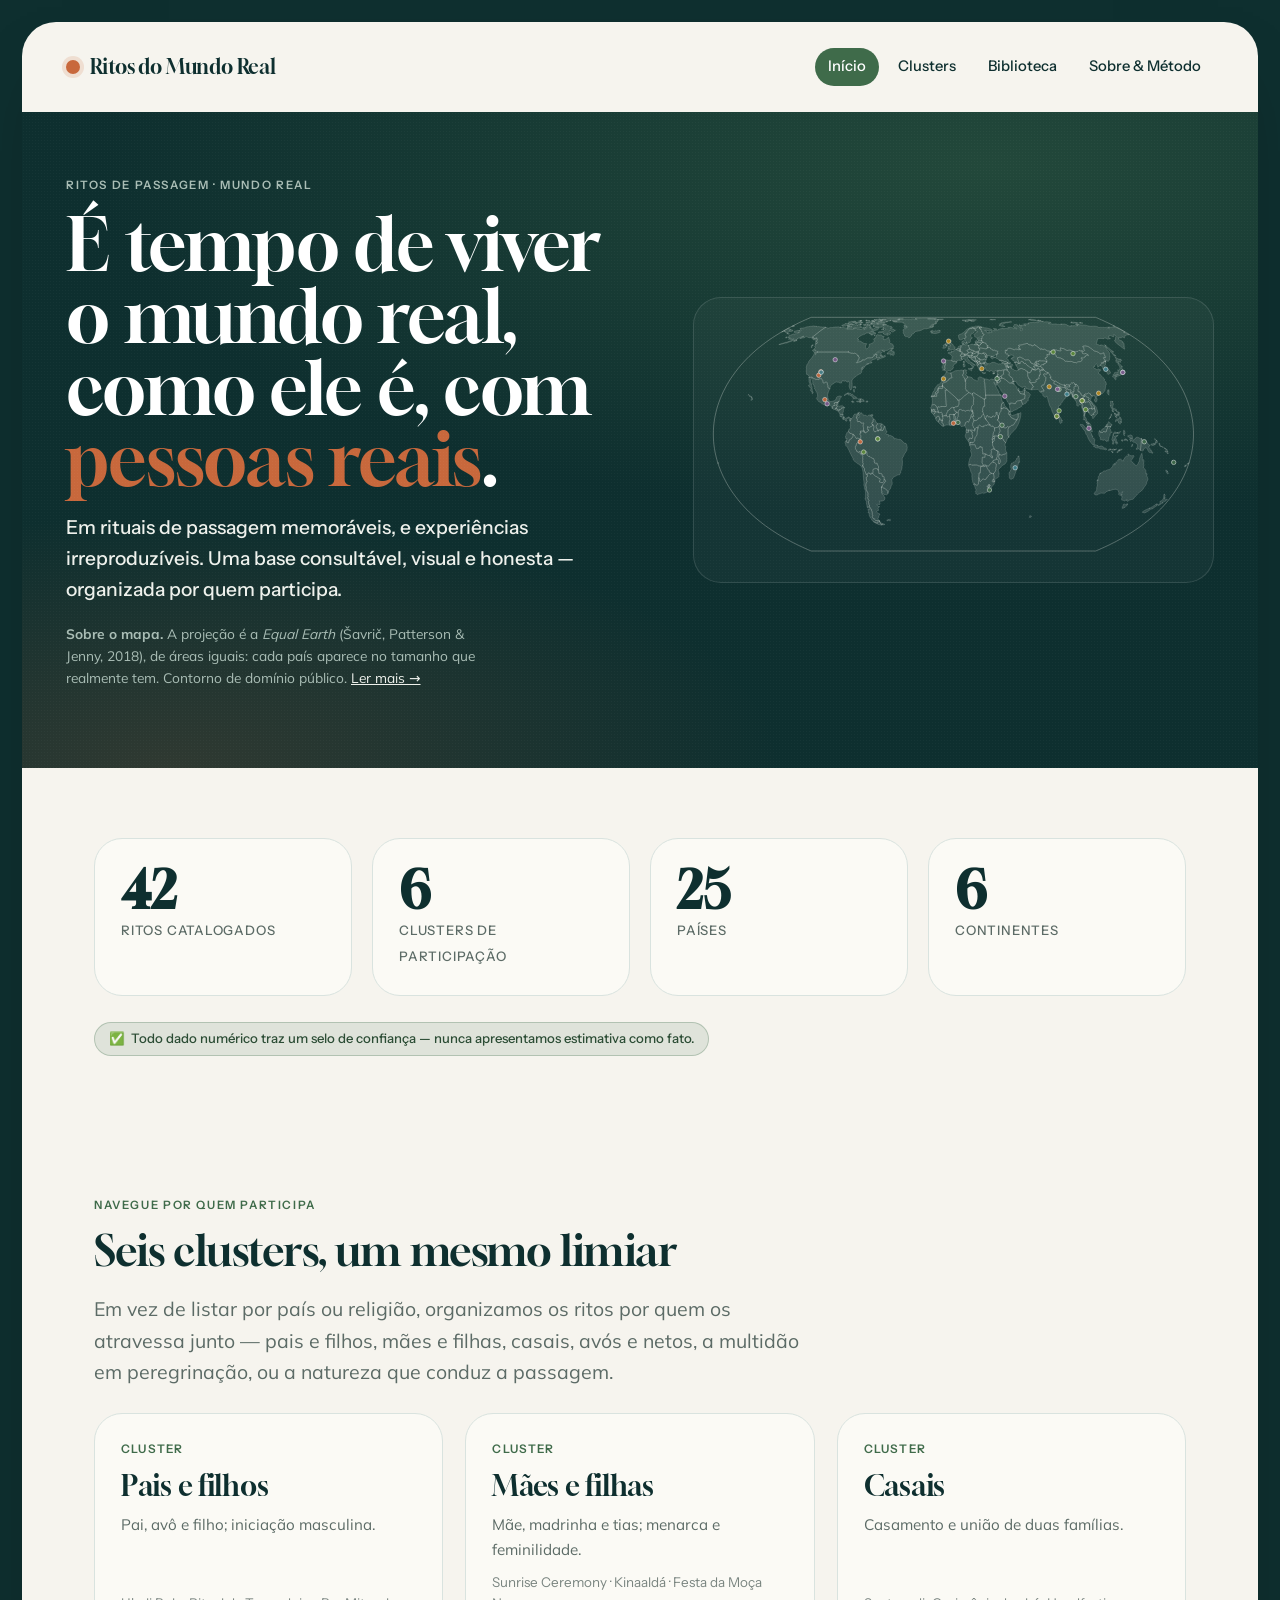
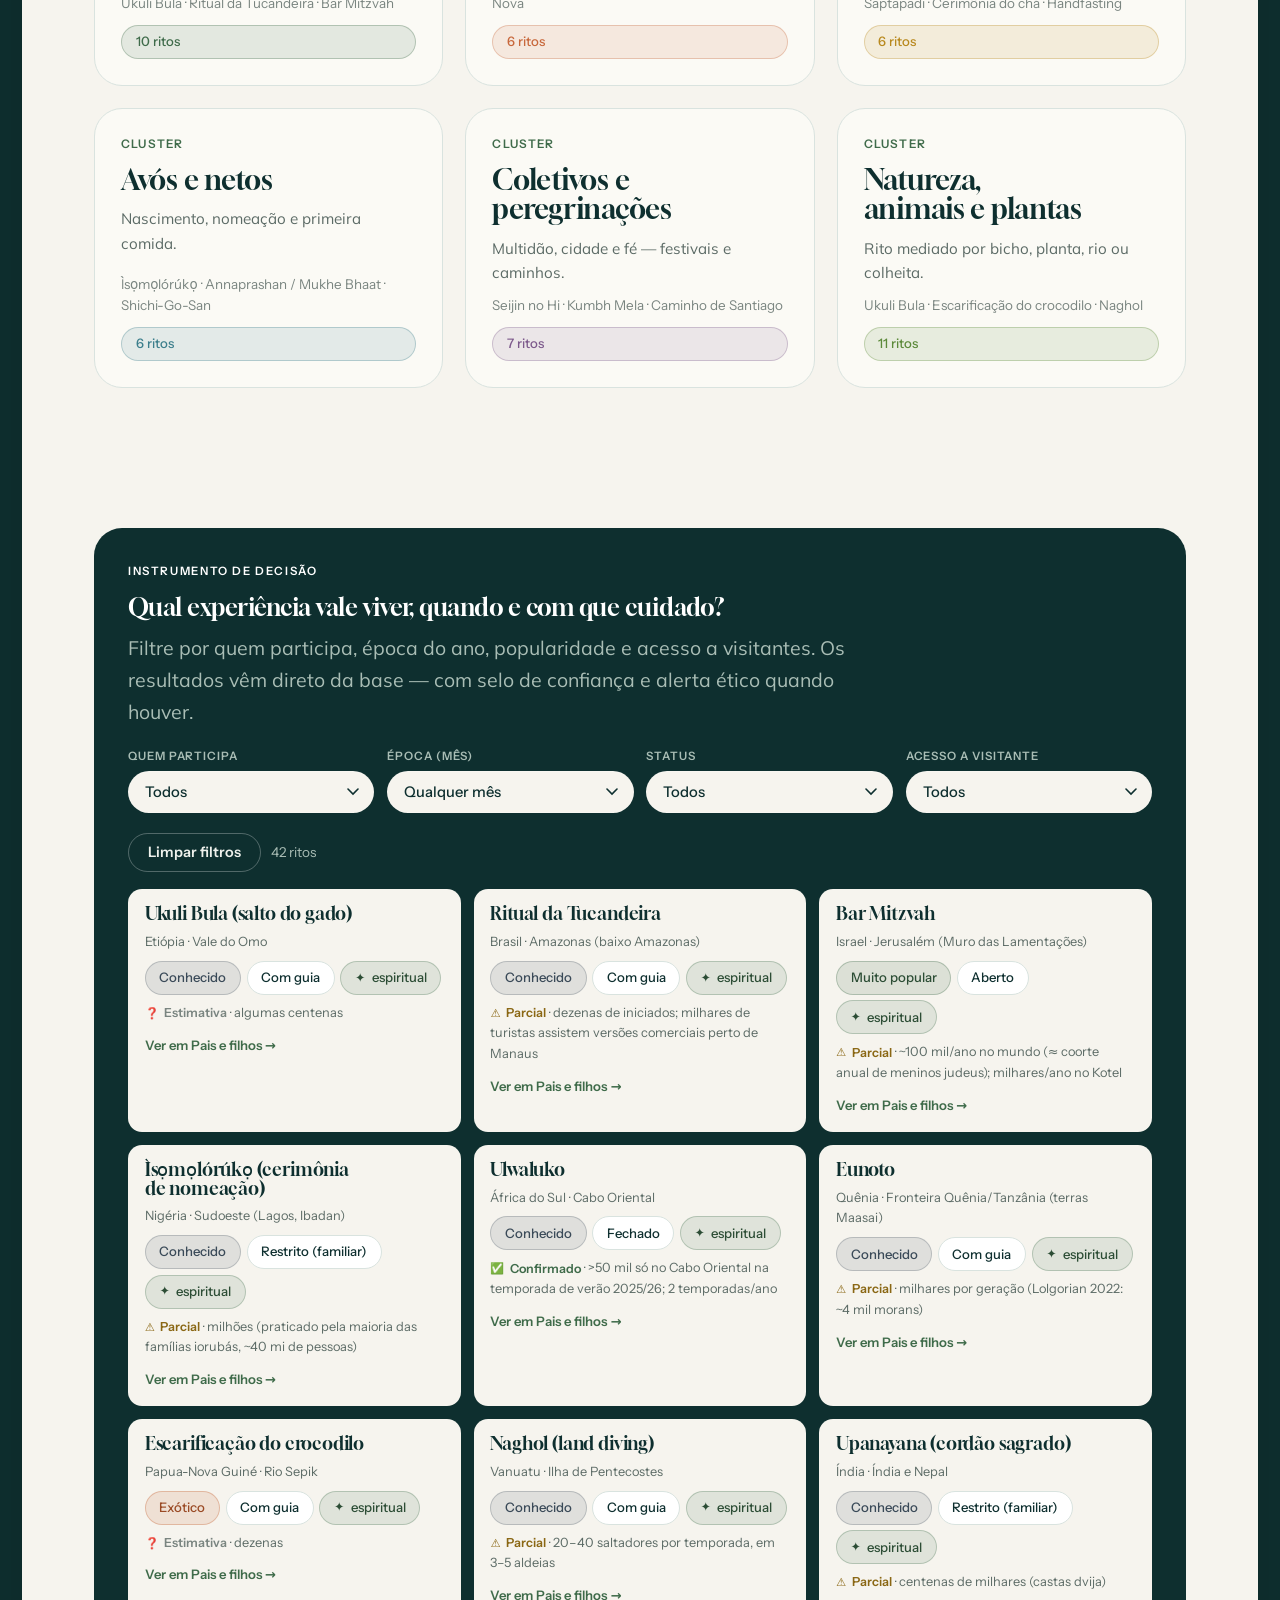
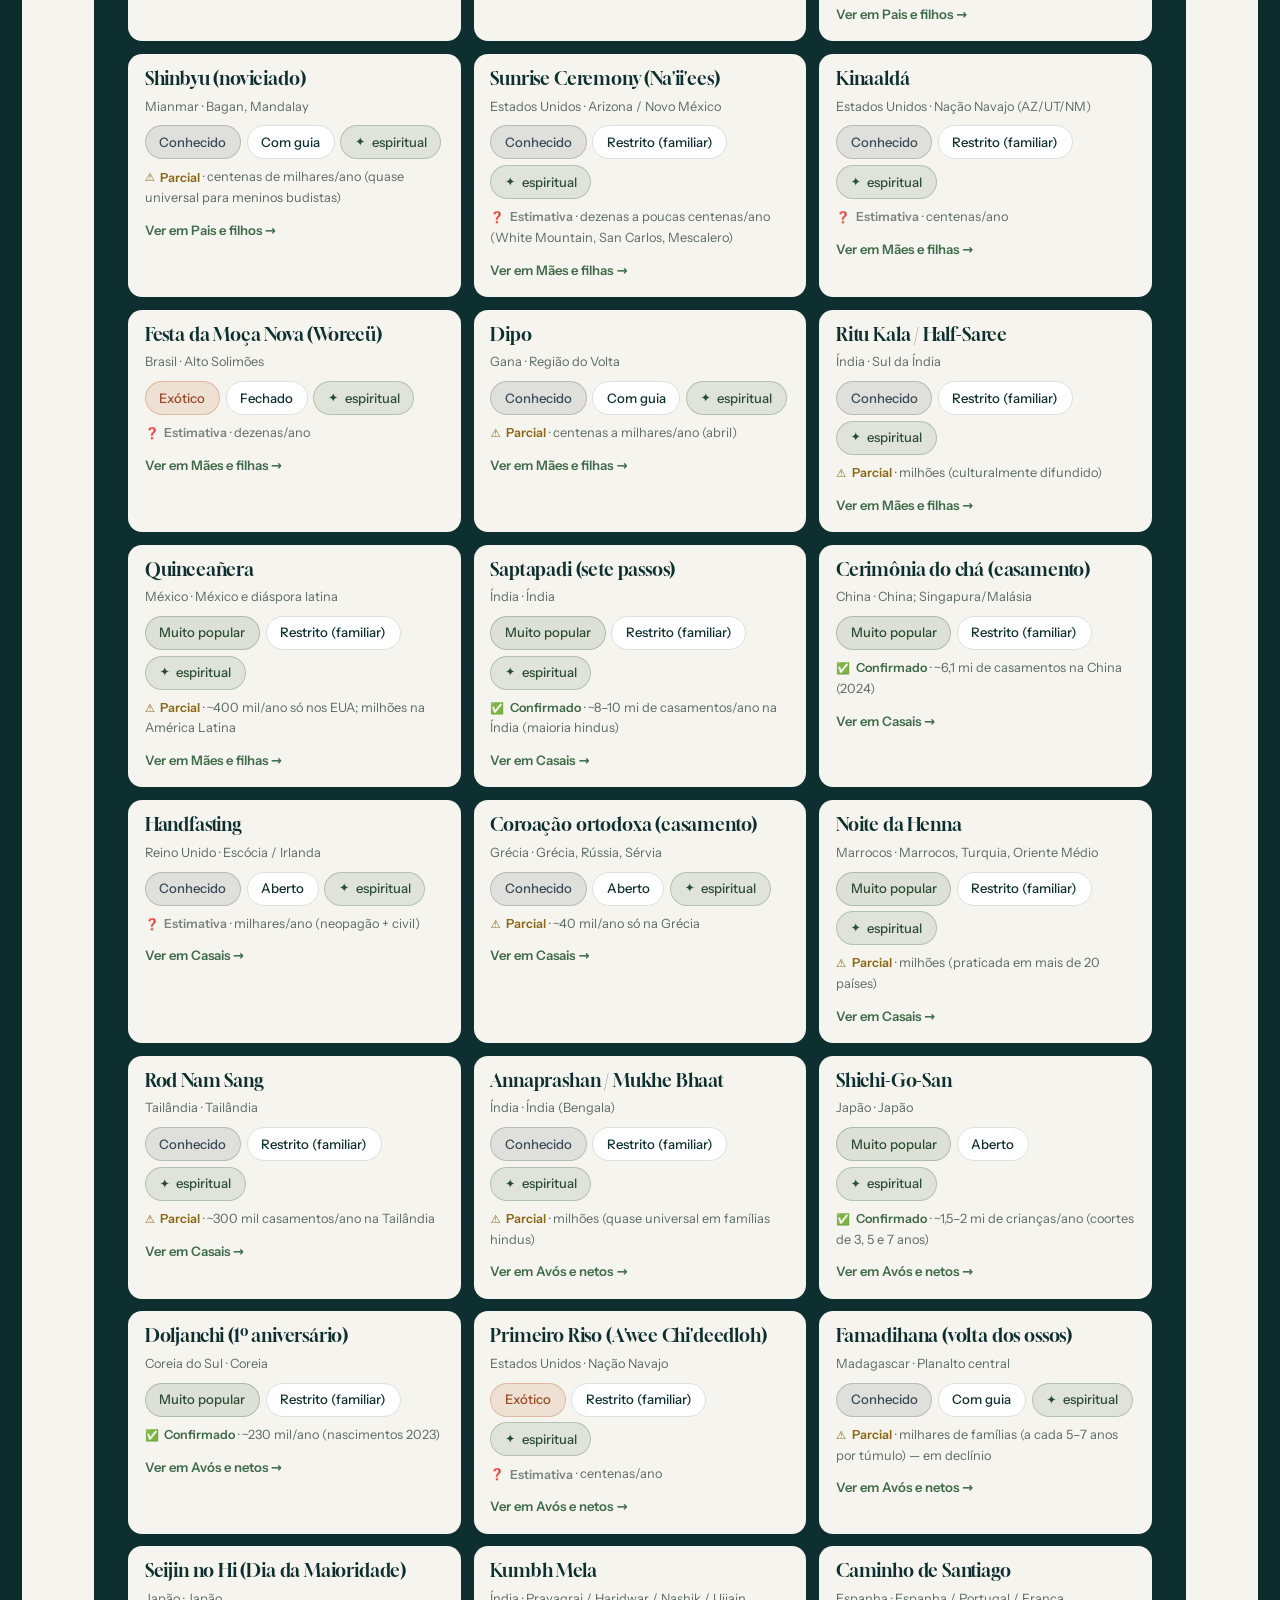
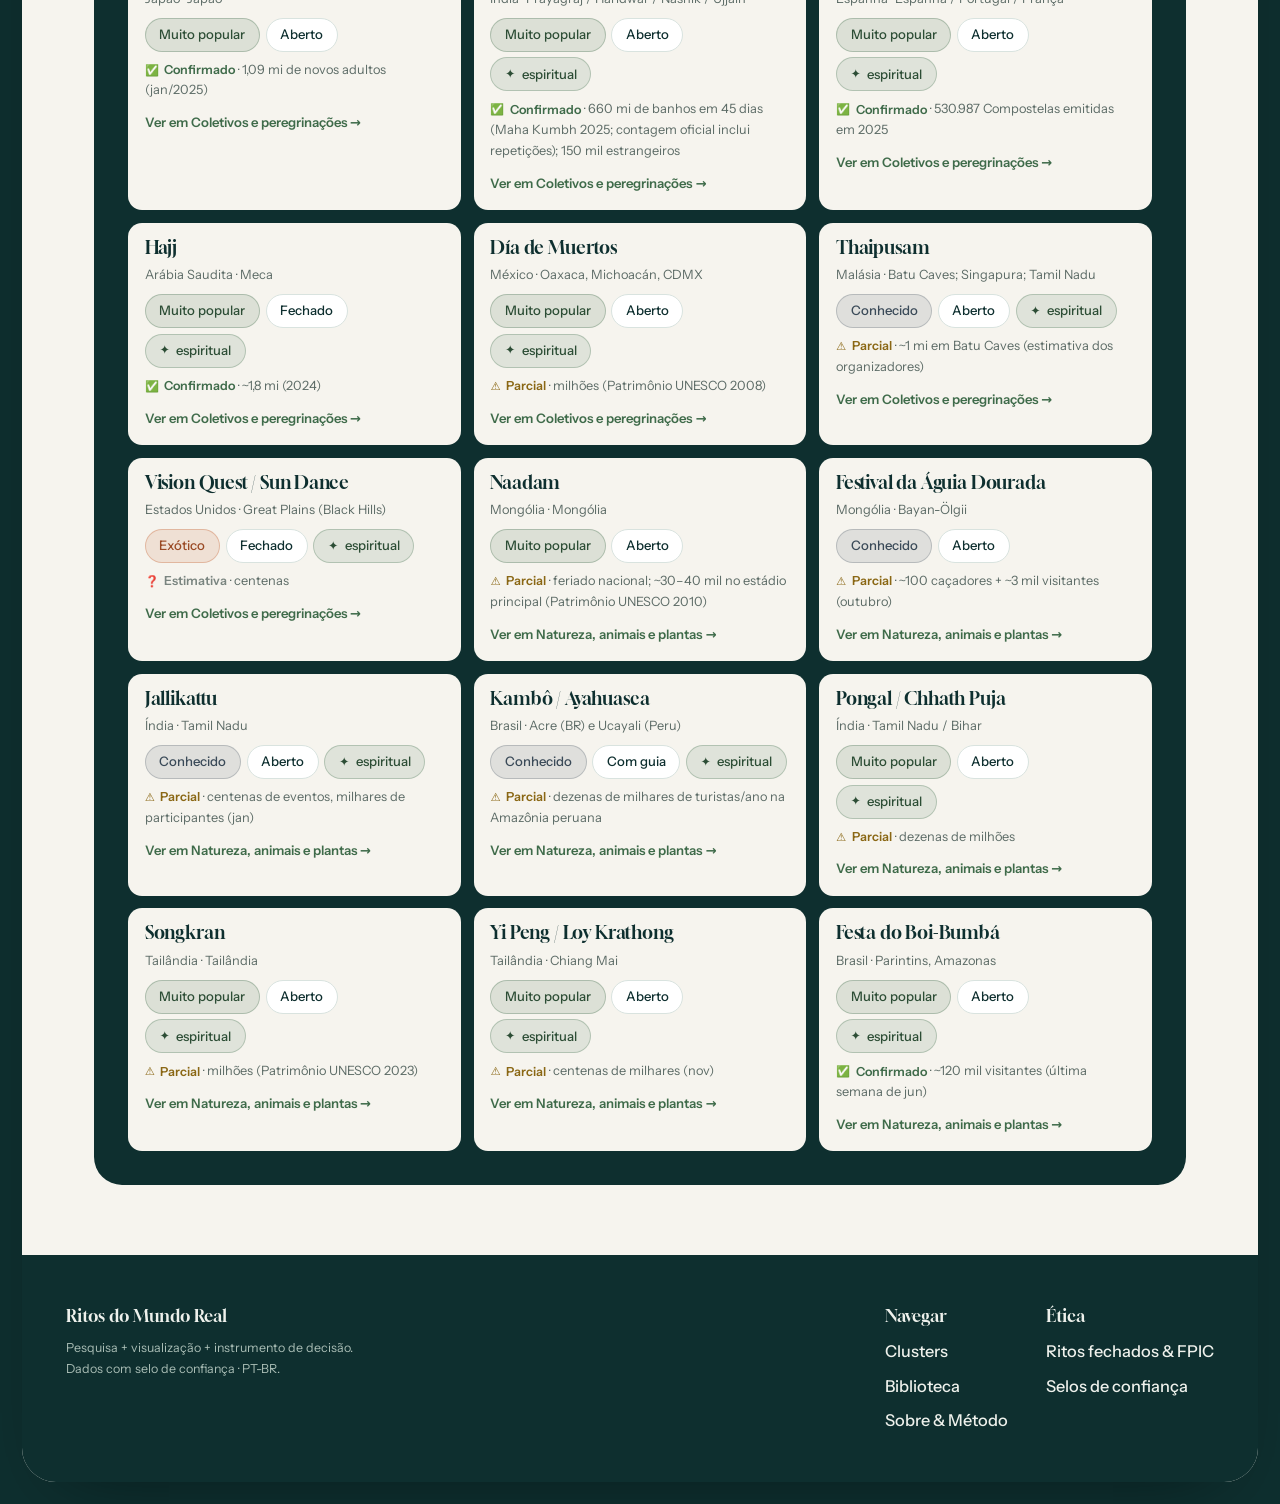
==== index.html @ 436b3b3d "Cria o site "Ritos do Mundo Real" (estático, sem build) Site estático leve em HTML+CSS+JS vanilla, a" ====
<!DOCTYPE html>
<html lang="pt-BR">
<head>
  <meta charset="UTF-8">
  <meta name="viewport" content="width=device-width, initial-scale=1">
  <title>Ritos do Mundo Real — ritos de passagem do mundo, com selo de confiança</title>
  <meta name="description" content="Uma base consultável, visual e honesta de ritos de passagem e rituais coletivos do mundo — organizada por quem participa, com selos de confiança sobre cada dado e cuidado ético em cada indicação.">
  <link rel="canonical" href="https://ritos.exemplo/">
  <meta property="og:type" content="website">
  <meta property="og:title" content="Ritos do Mundo Real">
  <meta property="og:description" content="Ritos de passagem do mundo, organizados por quem participa — com selos de confiança e cuidado ético.">
  <meta property="og:image" content="https://ritos.exemplo/og.jpg">
  <meta name="twitter:card" content="summary_large_image">
  <link rel="icon" href="favicon.svg" type="image/svg+xml">
  <link rel="preload" href="assets/fonts/gloock-latin.woff2" as="font" type="font/woff2" crossorigin>
  <link rel="preload" href="assets/fonts/mulish-latin.woff2" as="font" type="font/woff2" crossorigin>
  <link rel="stylesheet" href="assets/css/site.css">
</head>
<body data-page="home">
  <a class="skip-link" href="#conteudo">Pular para o conteúdo</a>
  <div class="frame">
    <div class="sheet">

      <header class="site-head">
        <a class="brand" href="./"><span class="dot" aria-hidden="true"></span>Ritos do Mundo Real</a>
        <nav class="nav" aria-label="Principal">
          <a href="./" aria-current="page">Início</a>
          <a href="clusters/pais-e-filhos/">Clusters</a>
          <a href="biblioteca/">Biblioteca</a>
          <a href="sobre/">Sobre &amp; Método</a>
        </nav>
      </header>

      <main id="conteudo">
        <!-- HERO -->
        <section class="hero">
          <div class="hero__inner">
            <div>
              <p class="eyebrow" style="color:var(--on-ink-dim)">Ritos de passagem · mundo real</p>
              <h1 class="hero__title">É tempo de viver o mundo real, como ele é, com <em>pessoas reais</em>.</h1>
              <p class="hero__sub">Em rituais de passagem memoráveis, e experiências irreproduzíveis. Uma base consultável, visual e honesta — organizada por quem participa.</p>
              <p class="hero__note"><strong>Sobre o mapa.</strong> A projeção é a <em>Equal Earth</em> (Šavrič, Patterson &amp; Jenny, 2018), de áreas iguais: cada país aparece no tamanho que realmente tem. Contorno de domínio público. <a href="sobre/#mapa">Ler mais →</a></p>
            </div>
            <div class="hero__map">
              <div id="hero-map" class="ee-map-holder" aria-label="Mapa-múndi com os ritos plotados por cluster"></div>
              <div class="map-legend" id="map-legend" aria-hidden="true"></div>
            </div>
          </div>
        </section>

        <p id="data-error" class="wrap" role="alert" hidden style="color:var(--clay);padding-top:1rem"></p>

        <!-- NÚMEROS -->
        <section class="section wrap" aria-label="Panorama">
          <div class="stats">
            <div class="stat reveal"><b id="stat-ritos">—</b><span>ritos catalogados</span></div>
            <div class="stat reveal"><b id="stat-clusters">—</b><span>clusters de participação</span></div>
            <div class="stat reveal"><b id="stat-paises">—</b><span>países</span></div>
            <div class="stat reveal"><b id="stat-continentes">—</b><span>continentes</span></div>
            <div class="stats__seal">
              <span class="pill pill--moss"><span class="ic">✅</span> Todo dado numérico traz um selo de confiança — nunca apresentamos estimativa como fato.</span>
            </div>
          </div>
        </section>

        <!-- CLUSTERS -->
        <section class="section wrap" aria-labelledby="clusters-h">
          <p class="eyebrow">Navegue por quem participa</p>
          <h2 id="clusters-h" style="font-size:clamp(1.8rem,3.4vw,2.6rem)">Seis clusters, um mesmo limiar</h2>
          <p class="lede" style="margin-bottom:1.6rem">Em vez de listar por país ou religião, organizamos os ritos por quem os atravessa junto — pais e filhos, mães e filhas, casais, avós e netos, a multidão em peregrinação, ou a natureza que conduz a passagem.</p>
          <div class="cluster-grid" id="cluster-grid"></div>
        </section>

        <!-- FILTRO / INSTRUMENTO DE DECISÃO -->
        <section class="section wrap" aria-labelledby="filtro-h">
          <div class="tool">
            <p class="eyebrow" style="color:#fff">Instrumento de decisão</p>
            <h2 id="filtro-h">Qual experiência vale viver, quando e com que cuidado?</h2>
            <p class="lede">Filtre por quem participa, época do ano, popularidade e acesso a visitantes. Os resultados vêm direto da base — com selo de confiança e alerta ético quando houver.</p>
            <div class="filters">
              <div class="field"><label for="f-quem">Quem participa</label><select id="f-quem"><option value="">Todos</option></select></div>
              <div class="field"><label for="f-mes">Época (mês)</label><select id="f-mes"><option value="">Qualquer mês</option></select></div>
              <div class="field"><label for="f-status">Status</label><select id="f-status"><option value="">Todos</option><option value="muito_popular">Muito popular</option><option value="conhecido">Conhecido</option><option value="exotico">Exótico</option></select></div>
              <div class="field"><label for="f-acesso">Acesso a visitante</label><select id="f-acesso"><option value="">Todos</option><option value="aberto">Aberto</option><option value="aberto_com_guia">Com guia</option><option value="restrito">Restrito (familiar)</option><option value="fechado">Fechado</option></select></div>
            </div>
            <div class="tool__actions">
              <button class="btn btn--ghost" id="f-clear" type="button">Limpar filtros</button>
              <span class="tool__count" id="f-count"></span>
            </div>
            <div class="results" id="f-results" aria-live="polite"></div>
          </div>
        </section>
      </main>

      <footer class="site-foot">
        <div class="col">
          <b>Ritos do Mundo Real</b>
          <small>Pesquisa + visualização + instrumento de decisão.<br>Dados com selo de confiança · PT-BR.</small>
        </div>
        <div class="cols">
          <div class="col">
            <b>Navegar</b>
            <a href="clusters/pais-e-filhos/">Clusters</a>
            <a href="biblioteca/">Biblioteca</a>
            <a href="sobre/">Sobre &amp; Método</a>
          </div>
          <div class="col">
            <b>Ética</b>
            <a href="sobre/#etica">Ritos fechados &amp; FPIC</a>
            <a href="sobre/#selos">Selos de confiança</a>
          </div>
        </div>
      </footer>

    </div>
  </div>
  <script src="assets/js/app.js"></script>
</body>
</html>
---- assets/css/site.css ----
/* =========================================================================
   Ritos do Mundo Real — design system
   Estética editorial-orgânica · paleta fixa · PT-BR
   Tipografia: Gloock (títulos) · Instrument Sans (subtítulos/UI) · Mulish (corpo)
   ========================================================================= */

/* ---------- Fontes self-hosted (OFL) ---------- */
@font-face{
  font-family:"Gloock"; font-style:normal; font-weight:400; font-display:swap;
  src:url("../fonts/gloock-latin.woff2") format("woff2");
  unicode-range:U+0000-00FF,U+0131,U+0152-0153,U+02BB-02BC,U+02C6,U+02DA,U+02DC,U+2000-206F,U+2074,U+20AC,U+2122,U+2191,U+2193,U+2212,U+2215,U+FEFF,U+FFFD;
}
@font-face{
  font-family:"Gloock"; font-style:normal; font-weight:400; font-display:swap;
  src:url("../fonts/gloock-latin-ext.woff2") format("woff2");
  unicode-range:U+0100-02AF,U+0304,U+0308,U+0329,U+1E00-1E9F,U+1EF2-1EFF,U+2020,U+20A0-20AB,U+20AD-20C0,U+2113,U+2C60-2C7F,U+A720-A7FF;
}
@font-face{
  font-family:"Instrument Sans"; font-style:normal; font-weight:400 700; font-display:swap;
  src:url("../fonts/instrumentsans-latin.woff2") format("woff2");
  unicode-range:U+0000-00FF,U+0131,U+0152-0153,U+02BB-02BC,U+02C6,U+02DA,U+02DC,U+0304,U+0308,U+0329,U+2000-206F,U+20AC,U+2122,U+2191,U+2193,U+2212,U+2215,U+FEFF,U+FFFD;
}
@font-face{
  font-family:"Instrument Sans"; font-style:normal; font-weight:400 700; font-display:swap;
  src:url("../fonts/instrumentsans-latin-ext.woff2") format("woff2");
  unicode-range:U+0100-02BA,U+02BD-02C5,U+02C7-02CC,U+02CE-02D7,U+02DD-02FF,U+0304,U+0308,U+0329,U+1D00-1DBF,U+1E00-1E9F,U+1EF2-1EFF,U+2020,U+20A0-20AB,U+20AD-20C0,U+2113,U+2C60-2C7F,U+A720-A7FF;
}
@font-face{
  font-family:"Mulish"; font-style:normal; font-weight:300 700; font-display:swap;
  src:url("../fonts/mulish-latin.woff2") format("woff2");
  unicode-range:U+0000-00FF,U+0131,U+0152-0153,U+02BB-02BC,U+02C6,U+02DA,U+02DC,U+2000-206F,U+2074,U+20AC,U+2122,U+2191,U+2193,U+2212,U+2215,U+FEFF,U+FFFD;
}
@font-face{
  font-family:"Mulish"; font-style:normal; font-weight:300 700; font-display:swap;
  src:url("../fonts/mulish-latin-ext.woff2") format("woff2");
  unicode-range:U+0100-02AF,U+0304,U+0308,U+0329,U+1E00-1E9F,U+1EF2-1EFF,U+2020,U+20A0-20AB,U+20AD-20C0,U+2113,U+2C60-2C7F,U+A720-A7FF;
}

/* ---------- Tokens ---------- */
:root{
  --ink:#0e2f2f;        /* verde-petróleo escuro: moldura, texto display */
  --ink-2:#0a2424;      /* variação mais escura */
  --paper:#f6f4ee;      /* off-white quente: cards */
  --paper-2:#fbfaf5;    /* card mais claro */
  --moss:#3f6b4a;       /* acento: pins e "espiritual" */
  --clay:#c8683c;       /* acento quente: alertas e status exótico */
  --mist:#d9e3df;       /* bordas e divisores */
  --gold:#8a6714;       /* selo parcial ⚠️ */
  --stone:#5c6b66;      /* texto secundário sobre paper */
  --stone-2:#7a8580;    /* selo estimativa ❓ / texto terciário */

  /* papel sobre moldura escura */
  --on-ink:#eef1ec;     /* texto claro sobre --ink */
  --on-ink-dim:#a9bdb5; /* texto claro esmaecido */

  /* mapa */
  --map-sea:#eef1ec;
  --map-land:#d9e3df;
  --map-line:#0e2f2f;

  --radius-card:28px; --radius-pill:999px; --radius-sm:14px;
  --font-display:"Gloock",Georgia,"Times New Roman",serif;
  --font-subtitle:"Instrument Sans",system-ui,-apple-system,"Segoe UI",sans-serif;
  --font-body:"Mulish",system-ui,-apple-system,"Segoe UI",sans-serif;

  --shadow-hover:0 18px 40px -20px rgba(10,36,36,.45);
  --frame:clamp(10px,2.2vw,22px);
  --wrap:1180px;
}

/* ---------- Base ---------- */
*,*::before,*::after{box-sizing:border-box}
html{-webkit-text-size-adjust:100%}
html,body{overflow-x:clip;max-width:100%}
body{
  margin:0; background:var(--ink); color:var(--ink);
  font-family:var(--font-body); font-weight:400; font-size:1.02rem; line-height:1.62;
  -webkit-font-smoothing:antialiased; text-rendering:optimizeLegibility;
}
img,svg{max-width:100%; display:block}
a{color:inherit}
h1,h2,h3,h4{margin:0 0 .5em; font-family:var(--font-display); font-weight:400; line-height:1.04; letter-spacing:-.01em; text-wrap:balance}
p{margin:0 0 1em}
strong{font-weight:700}
[hidden]{display:none!important}
.sr-only{position:absolute!important;width:1px;height:1px;padding:0;margin:-1px;overflow:hidden;clip:rect(0,0,0,0);white-space:nowrap;border:0}
.skip-link{position:absolute;left:-999px;top:.5rem;z-index:20;background:var(--clay);color:#fff;padding:.5rem .9rem;border-radius:var(--radius-pill);font-family:var(--font-subtitle);font-weight:600;text-decoration:none}
.skip-link:focus{left:.5rem}

/* moldura escura ao redor de todo o site */
.frame{padding:var(--frame); min-height:100vh}
.sheet{background:var(--paper); border-radius:calc(var(--radius-card) + 6px); overflow:clip; box-shadow:0 30px 70px -40px rgba(0,0,0,.5)}

.wrap{max-width:var(--wrap); margin-inline:auto; padding-inline:clamp(18px,4vw,44px)}
.section{padding-block:clamp(38px,6vw,70px)}
.section--tight{padding-block:clamp(26px,4vw,44px)}
.eyebrow{font-family:var(--font-subtitle); font-weight:600; text-transform:uppercase; letter-spacing:.14em; font-size:.72rem; color:var(--moss); margin:0 0 .9rem}
.lede{font-size:clamp(1.05rem,1.6vw,1.22rem); color:var(--stone); max-width:60ch}

/* ---------- Cabeçalho / navegação ---------- */
.site-head{display:flex; align-items:center; justify-content:space-between; gap:1rem;
  padding:clamp(16px,3vw,26px) clamp(18px,4vw,44px); flex-wrap:wrap}
.brand{display:flex; align-items:center; gap:.6rem; text-decoration:none; font-family:var(--font-display); font-size:1.25rem; letter-spacing:-.01em; color:var(--ink)}
.brand .dot{width:14px;height:14px;border-radius:50%;background:var(--clay);flex:none;box-shadow:0 0 0 4px rgba(200,104,60,.16)}
.nav{display:flex; gap:.4rem; flex-wrap:wrap; align-items:center; font-family:var(--font-subtitle)}
.nav a{text-decoration:none; font-weight:500; font-size:.92rem; color:var(--ink); padding:.45rem .8rem; border-radius:var(--radius-pill); transition:background .18s,color .18s}
.nav a:hover{background:var(--ink); color:var(--on-ink)}
.nav a[aria-current="page"]{background:var(--moss); color:#fff}

/* ---------- Pílulas / badges ---------- */
.pill{display:inline-flex; align-items:center; gap:.4rem; height:34px; padding:0 .85rem;
  border-radius:var(--radius-pill); font-family:var(--font-subtitle); font-weight:500; font-size:.82rem;
  background:#fff; border:1px solid var(--mist); color:var(--ink); white-space:nowrap; line-height:1}
.pill .ic{font-size:.95em; line-height:1}
.pill--moss{background:rgba(63,107,74,.12); border-color:rgba(63,107,74,.28); color:#2c4d35}
.pill--clay{background:rgba(200,104,60,.12); border-color:rgba(200,104,60,.32); color:#9a4a25}
.pill--ink{background:var(--ink); color:var(--on-ink); border-color:var(--ink)}

/* status */
.status-mp{--c:#2c4d35;--bg:rgba(63,107,74,.14);--bd:rgba(63,107,74,.30)}
.status-c{--c:#3a4a58;--bg:rgba(58,74,88,.12);--bd:rgba(58,74,88,.24)}
.status-e{--c:#9a4a25;--bg:rgba(200,104,60,.14);--bd:rgba(200,104,60,.34)}
.badge-status{background:var(--bg);border-color:var(--bd);color:var(--c)}

/* selos de confiança */
.seal{display:inline-flex;align-items:center;gap:.35rem;font-family:var(--font-subtitle);font-weight:600;font-size:.78rem;line-height:1.2}
.seal .ic{font-size:.9em}
.seal--conf{color:var(--moss)}
.seal--parcial{color:var(--gold)}
.seal--estimativa{color:var(--stone-2)}

/* ---------- HERO ---------- */
.hero{background:var(--ink); color:var(--on-ink); position:relative; overflow:hidden}
.hero::before{content:"";position:absolute;inset:0;background:
  radial-gradient(120% 90% at 78% 8%, rgba(63,107,74,.42), transparent 60%),
  radial-gradient(90% 70% at 12% 100%, rgba(200,104,60,.18), transparent 55%);
  pointer-events:none}
.hero::after{content:"";position:absolute;inset:0;opacity:.05;pointer-events:none;
  background-image:radial-gradient(rgba(255,255,255,.6) .5px, transparent .6px);background-size:3px 3px}
.hero__inner{position:relative; display:grid; grid-template-columns:1.05fr .95fr; gap:clamp(20px,4vw,56px); align-items:center;
  padding:clamp(30px,5vw,64px) clamp(18px,4vw,44px)}
.hero__title{color:#fff; font-size:clamp(2.4rem,5.6vw,5.2rem); line-height:1.0; margin:0 0 1rem}
.hero__title em{font-style:normal; color:var(--clay)}
.hero__sub{font-family:var(--font-subtitle); font-weight:500; font-size:clamp(1rem,1.5vw,1.2rem); color:var(--on-ink); max-width:46ch; margin:0 0 1.1rem}
.hero__note{font-size:.86rem; color:var(--on-ink-dim); max-width:52ch}
.hero__note a{color:var(--on-ink)}
.hero__map{position:relative; background:rgba(255,255,255,.03); border:1px solid rgba(255,255,255,.12); border-radius:var(--radius-card); padding:14px}
.hero__map .map-legend{display:flex;flex-wrap:wrap;gap:.5rem;margin-top:.7rem}
.hero__map .map-legend .pill{height:28px;font-size:.72rem;background:rgba(255,255,255,.06);border-color:rgba(255,255,255,.14);color:var(--on-ink)}

/* mapa: cores sobre fundo escuro */
.hero__map .ee-map{--map-sea:transparent;--map-land:rgba(233,238,232,.14);--map-line:rgba(233,238,232,.62)}
.ee-map{width:100%;height:auto}
.ee-pins circle{cursor:pointer;transition:r .12s,opacity .12s}
.ee-pins circle:hover,.ee-pins circle:focus{opacity:1}

/* ---------- Faixa de números ---------- */
.stats{display:grid; grid-template-columns:repeat(4,1fr); gap:clamp(10px,2vw,20px)}
.stat{background:var(--paper-2); border:1px solid var(--mist); border-radius:var(--radius-card); padding:clamp(16px,2.4vw,26px); text-align:left}
.stat b{display:block; font-family:var(--font-display); font-size:clamp(2rem,4.4vw,3.2rem); line-height:1; color:var(--ink)}
.stat span{font-family:var(--font-subtitle); font-weight:500; font-size:.82rem; color:var(--stone); text-transform:uppercase; letter-spacing:.06em}
.stats__seal{grid-column:1/-1; margin-top:.4rem}

/* ---------- Grade de clusters ---------- */
.cluster-grid{display:grid; grid-template-columns:repeat(3,1fr); gap:clamp(14px,2vw,22px)}
.ccard{display:flex;flex-direction:column;gap:.6rem; text-decoration:none; color:var(--ink);
  background:var(--paper-2); border:1px solid var(--mist); border-radius:var(--radius-card);
  padding:clamp(18px,2.4vw,26px); transition:transform .2s, box-shadow .2s, border-color .2s}
.ccard:hover{transform:translateY(-3px); box-shadow:var(--shadow-hover); border-color:var(--moss)}
.ccard__k{font-family:var(--font-subtitle);font-weight:600;font-size:.74rem;letter-spacing:.1em;text-transform:uppercase;color:var(--moss)}
.ccard h3{font-size:clamp(1.4rem,2.2vw,1.8rem); margin:.1rem 0 .2rem}
.ccard p{color:var(--stone); font-size:.95rem; margin:0}
.ccard__ex{font-family:var(--font-subtitle);font-size:.84rem;color:var(--stone-2);margin-top:auto}
.ccard__count{align-self:flex-start}

/* ---------- Filtro / instrumento de decisão ---------- */
.tool{background:var(--ink);color:var(--on-ink);border-radius:var(--radius-card);padding:clamp(20px,3vw,34px)}
.tool h2{color:#fff}
.tool .lede{color:var(--on-ink-dim)}
.filters{display:grid;grid-template-columns:repeat(4,1fr);gap:.8rem;margin:1.2rem 0}
.field{display:flex;flex-direction:column;gap:.35rem}
.field label{font-family:var(--font-subtitle);font-weight:600;font-size:.72rem;text-transform:uppercase;letter-spacing:.08em;color:var(--on-ink-dim)}
.field select{appearance:none;font-family:var(--font-subtitle);font-size:.92rem;font-weight:500;color:var(--ink);
  background:var(--paper) url("data:image/svg+xml,%3Csvg xmlns='http://www.w3.org/2000/svg' width='12' height='8' viewBox='0 0 12 8'%3E%3Cpath d='M1 1l5 5 5-5' fill='none' stroke='%230e2f2f' stroke-width='1.6' stroke-linecap='round'/%3E%3C/svg%3E") no-repeat right .9rem center;
  border:1px solid rgba(255,255,255,.16);border-radius:var(--radius-pill);padding:.7rem 2.2rem .7rem 1rem;cursor:pointer}
.tool__actions{display:flex;gap:.6rem;align-items:center;flex-wrap:wrap}
.btn{font-family:var(--font-subtitle);font-weight:600;font-size:.9rem;border-radius:var(--radius-pill);
  padding:.6rem 1.2rem;border:1px solid transparent;cursor:pointer;background:var(--clay);color:#fff;transition:filter .15s}
.btn:hover{filter:brightness(1.06)}
.btn--ghost{background:transparent;border-color:rgba(255,255,255,.28);color:var(--on-ink)}
.tool__count{font-family:var(--font-subtitle);font-size:.85rem;color:var(--on-ink-dim)}

/* resultados do filtro (lista de cards) */
.results{display:grid;grid-template-columns:repeat(auto-fill,minmax(255px,1fr));gap:.8rem;margin-top:1.1rem}
.rcard{background:var(--paper);border-radius:var(--radius-sm);padding:1rem 1.05rem;display:flex;flex-direction:column;gap:.5rem}
.rcard h4{font-family:var(--font-display);font-size:1.12rem;margin:0;color:var(--ink)}
.rcard .meta{font-family:var(--font-subtitle);font-size:.8rem;color:var(--stone)}
.rcard .tags{display:flex;flex-wrap:wrap;gap:.35rem}
.rcard a.more{font-family:var(--font-subtitle);font-weight:600;font-size:.82rem;color:var(--moss);text-decoration:none;margin-top:.2rem}
.rcard a.more:hover{text-decoration:underline}
.results__empty{grid-column:1/-1;color:var(--on-ink-dim);font-family:var(--font-subtitle);padding:1rem 0}

/* ---------- Tabela de cluster ---------- */
.table-wrap{overflow-x:auto;contain:paint;border:1px solid var(--mist);border-radius:var(--radius-card);background:var(--paper-2)}
table.ritos{width:100%;border-collapse:collapse;font-size:.9rem;min-width:820px}
.ritos th,.ritos td{text-align:left;padding:.8rem .9rem;border-bottom:1px solid var(--mist);vertical-align:top}
.ritos thead th{font-family:var(--font-subtitle);font-weight:600;font-size:.74rem;text-transform:uppercase;letter-spacing:.06em;color:var(--stone);background:var(--paper);position:sticky;top:0}
.ritos thead th button{all:unset;cursor:pointer;display:inline-flex;align-items:center;gap:.3rem}
.ritos thead th button:hover{color:var(--ink)}
.ritos thead th .arrow{opacity:.4;font-size:.8em}
.ritos thead th[aria-sort] .arrow{opacity:1;color:var(--moss)}
.ritos tbody tr:hover{background:#fff}
.ritos td .rito-nome{font-family:var(--font-display);font-size:1.02rem;color:var(--ink)}
.ritos td .rito-povo{font-family:var(--font-subtitle);font-size:.78rem;color:var(--stone-2)}
.ritos td.center{text-align:center}
.vlink{font-family:var(--font-subtitle);font-weight:600;font-size:.8rem;color:var(--clay);text-decoration:none;white-space:nowrap}
.vlink:hover{text-decoration:underline}
.no-video{color:var(--stone-2);font-size:.8rem}
.alerta-inline{display:block;margin-top:.35rem;font-family:var(--font-subtitle);font-size:.76rem;color:#9a4a25;max-width:42ch}

/* linha destacada por âncora #id */
:target{scroll-margin-top:80px}
tr.flash{animation:flash 1.6s ease}
@keyframes flash{0%{background:rgba(200,104,60,.22)}100%{background:transparent}}

/* ---------- Seções de conteúdo do cluster ---------- */
.prose h2{font-size:clamp(1.6rem,3vw,2.3rem)}
.curio{columns:2;column-gap:2rem}
.curio li{break-inside:avoid;margin:0 0 .7rem;padding-left:.2rem}
.entorno{display:grid;grid-template-columns:repeat(auto-fill,minmax(280px,1fr));gap:1rem}
.entorno .item{background:var(--paper-2);border:1px solid var(--mist);border-radius:var(--radius-sm);padding:1rem 1.1rem}
.entorno h4{font-family:var(--font-display);font-size:1.15rem;margin:0 0 .3rem}
.entorno .meta{font-family:var(--font-subtitle);font-size:.82rem;color:var(--stone)}
.entorno .alerta{color:#9a4a25;font-size:.82rem;margin-top:.4rem;font-family:var(--font-subtitle)}
.quote{border-left:3px solid var(--moss);padding-left:1.1rem;font-family:var(--font-display);font-size:1.15rem;color:var(--ink-2);max-width:60ch}
.quote cite{display:block;font-family:var(--font-subtitle);font-size:.82rem;font-style:normal;color:var(--stone);margin-top:.4rem}

/* cabeçalho de cluster */
.cluster-head{display:grid;grid-template-columns:1.1fr .9fr;gap:clamp(20px,4vw,44px);align-items:center}
.cluster-head .minimap{background:var(--ink);border-radius:var(--radius-card);padding:14px}
.cluster-head .minimap .ee-map{--map-sea:transparent;--map-land:rgba(233,238,232,.14);--map-line:rgba(233,238,232,.6)}

/* navegação prev/next */
.cluster-nav{display:flex;justify-content:space-between;gap:1rem;flex-wrap:wrap}
.cluster-nav a{font-family:var(--font-subtitle);font-weight:600;text-decoration:none;color:var(--ink);background:var(--paper-2);border:1px solid var(--mist);border-radius:var(--radius-pill);padding:.6rem 1.1rem;transition:background .15s,color .15s}
.cluster-nav a:hover{background:var(--ink);color:var(--on-ink)}

/* ---------- Biblioteca ---------- */
.lib-group{margin-bottom:2.4rem}
.lib-items{display:grid;grid-template-columns:repeat(auto-fill,minmax(300px,1fr));gap:1rem}
.lib-item{background:var(--paper-2);border:1px solid var(--mist);border-radius:var(--radius-sm);padding:1.05rem 1.15rem;display:flex;flex-direction:column;gap:.35rem}
.lib-item .type{align-self:flex-start}
.lib-item h4{font-family:var(--font-display);font-size:1.1rem;margin:.1rem 0}
.lib-item .by{font-family:var(--font-subtitle);font-size:.82rem;color:var(--stone)}
.lib-item .why{font-size:.9rem;color:var(--ink-2)}
.lib-item a.src{font-family:var(--font-subtitle);font-weight:600;font-size:.82rem;color:var(--moss);text-decoration:none;margin-top:auto}
.lib-item a.src:hover{text-decoration:underline}
.lib-item .nolink{font-family:var(--font-subtitle);font-size:.78rem;color:var(--stone-2);margin-top:auto}

/* ---------- Sobre ---------- */
.about-grid{display:grid;grid-template-columns:repeat(auto-fit,minmax(240px,1fr));gap:1.2rem}
.about-card{background:var(--paper-2);border:1px solid var(--mist);border-radius:var(--radius-card);padding:1.4rem}
.seal-key{display:flex;flex-direction:column;gap:.6rem}
.seal-key .row{display:flex;gap:.6rem;align-items:baseline}

/* ---------- Rodapé ---------- */
.site-foot{background:var(--ink);color:var(--on-ink);padding:clamp(28px,5vw,48px) clamp(18px,4vw,44px);
  display:flex;justify-content:space-between;gap:1.4rem;flex-wrap:wrap;align-items:flex-start}
.site-foot a{color:var(--on-ink);text-decoration:none;font-family:var(--font-subtitle);font-weight:500}
.site-foot a:hover{color:#fff;text-decoration:underline}
.site-foot .cols{display:flex;gap:2.4rem;flex-wrap:wrap}
.site-foot .col{display:flex;flex-direction:column;gap:.5rem}
.site-foot .col b{font-family:var(--font-display);font-weight:400;font-size:1.05rem}
.site-foot small{color:var(--on-ink-dim);font-family:var(--font-subtitle);font-size:.78rem}

/* ---------- Foco visível ---------- */
a:focus-visible,button:focus-visible,select:focus-visible,[tabindex]:focus-visible,circle:focus-visible{
  outline:3px solid var(--clay); outline-offset:2px; border-radius:4px}

/* ---------- Animação de entrada (só HOME) ---------- */
.reveal{opacity:0;transform:translateY(14px)}
.reveal.in{opacity:1;transform:none;transition:opacity .5s ease,transform .5s ease}

/* ---------- Responsivo ---------- */
@media (max-width:960px){
  .hero__inner{grid-template-columns:1fr}
  .cluster-head{grid-template-columns:1fr}
  .cluster-grid{grid-template-columns:repeat(2,1fr)}
  .stats{grid-template-columns:repeat(2,1fr)}
  .filters{grid-template-columns:repeat(2,1fr)}
}
@media (max-width:560px){
  :root{--frame:8px}
  .cluster-grid{grid-template-columns:1fr}
  .stats{grid-template-columns:1fr 1fr}
  .filters{grid-template-columns:1fr}
  .curio{columns:1}
  .nav{width:100%;justify-content:flex-start}
  .site-head{gap:.6rem}
}

@media (prefers-reduced-motion:reduce){
  *{animation:none!important;transition:none!important}
  .reveal{opacity:1;transform:none}
}
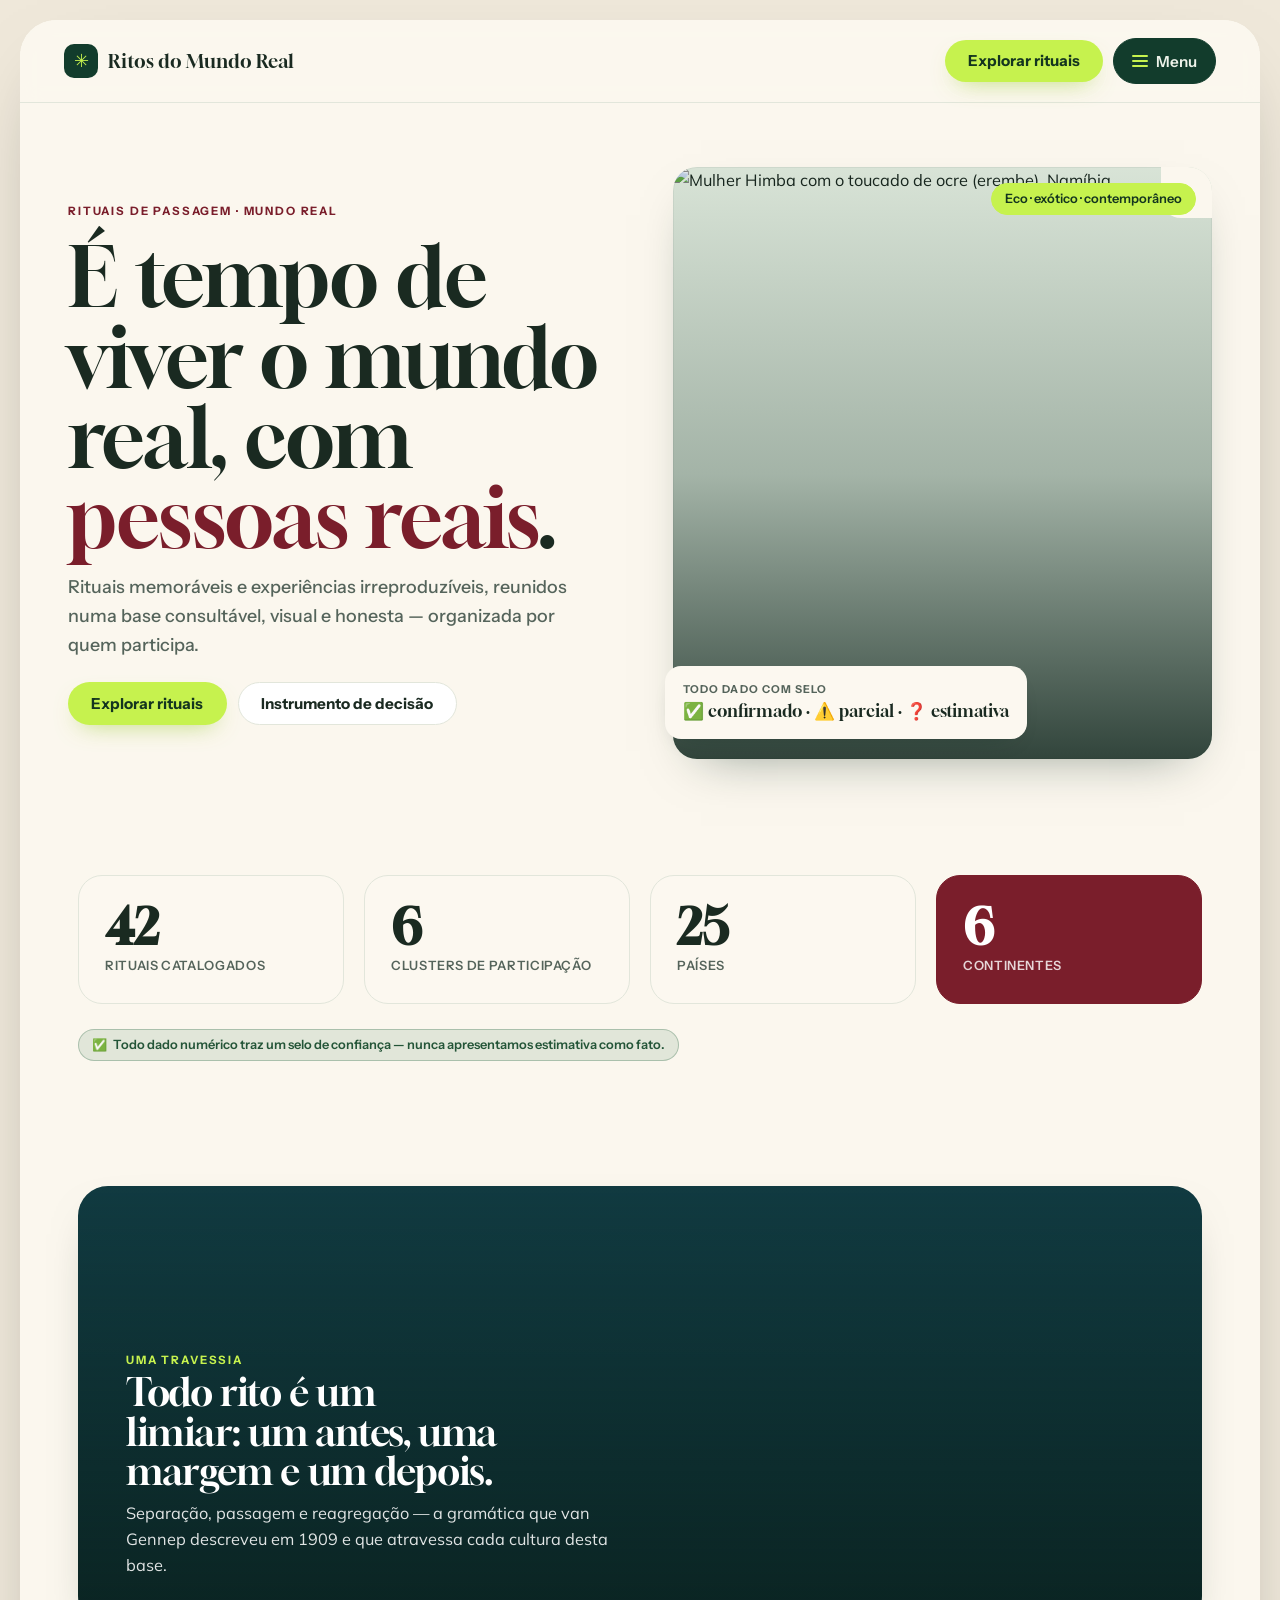
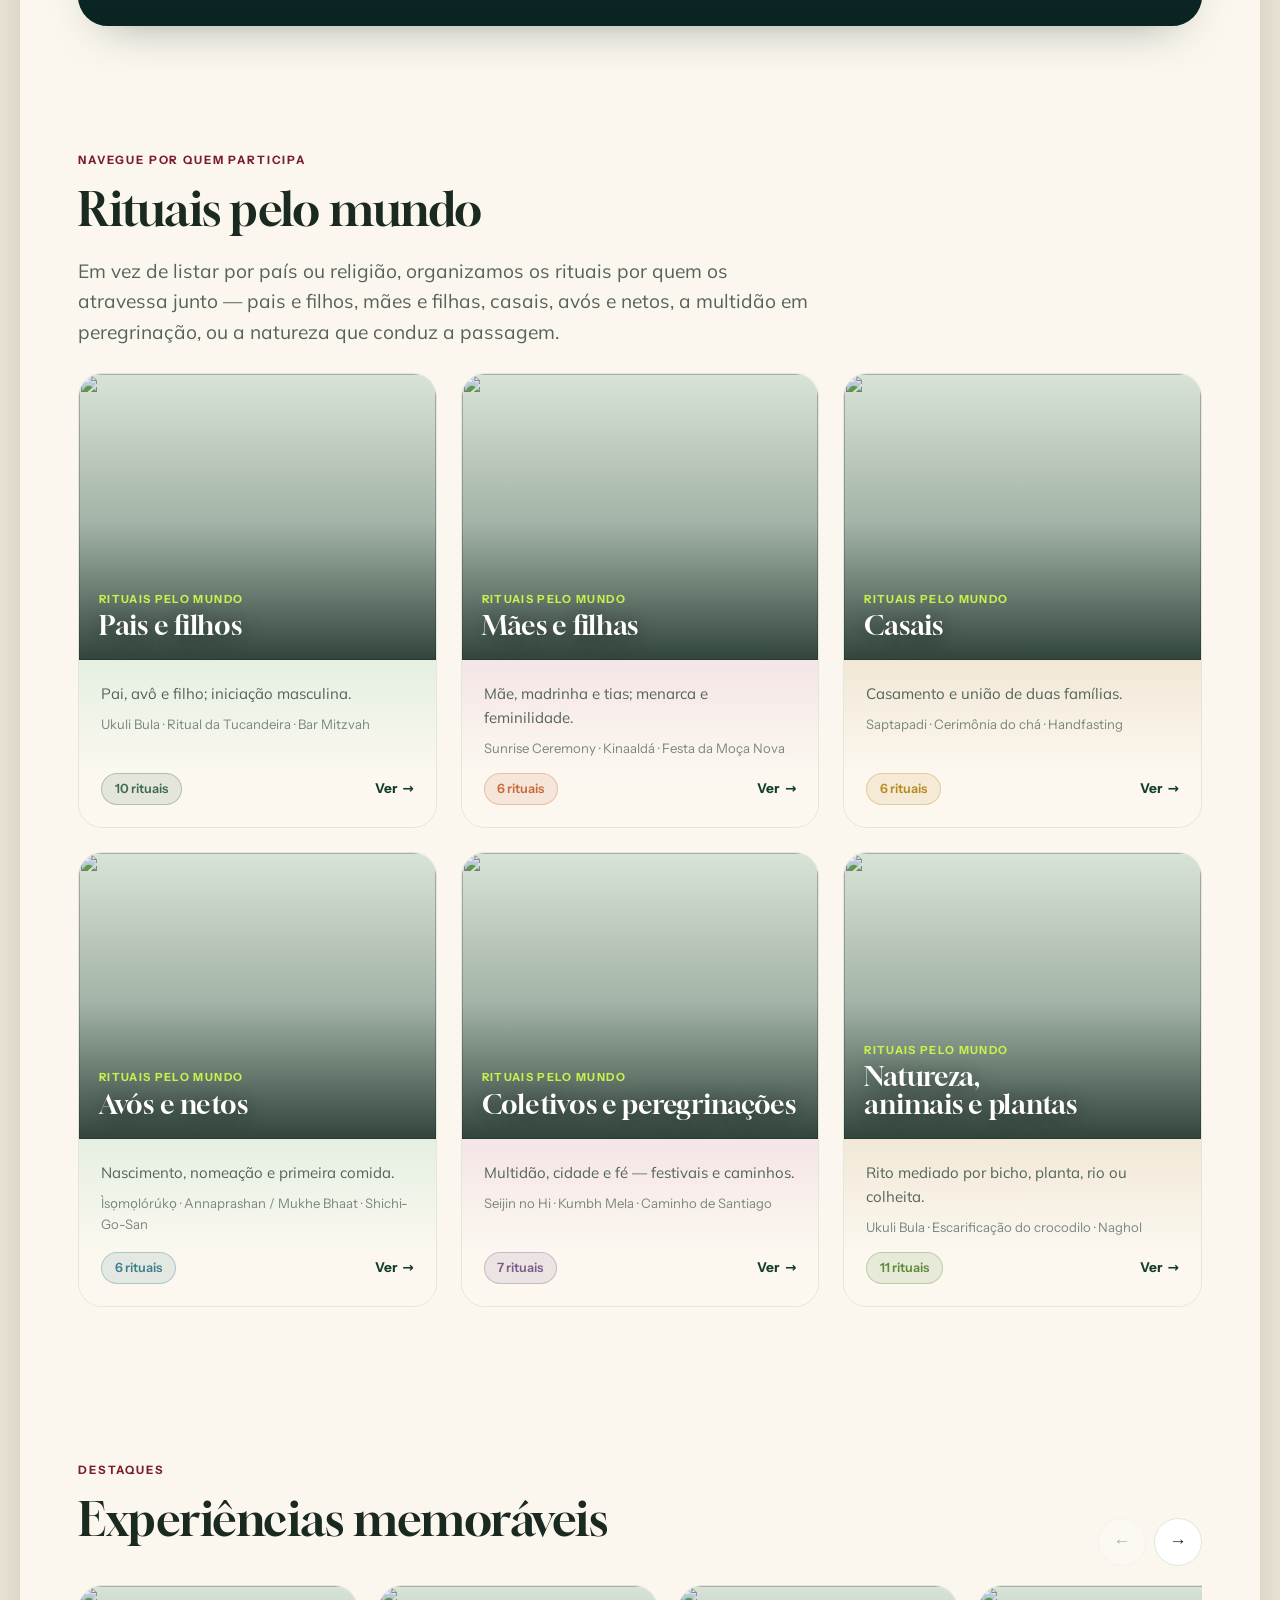
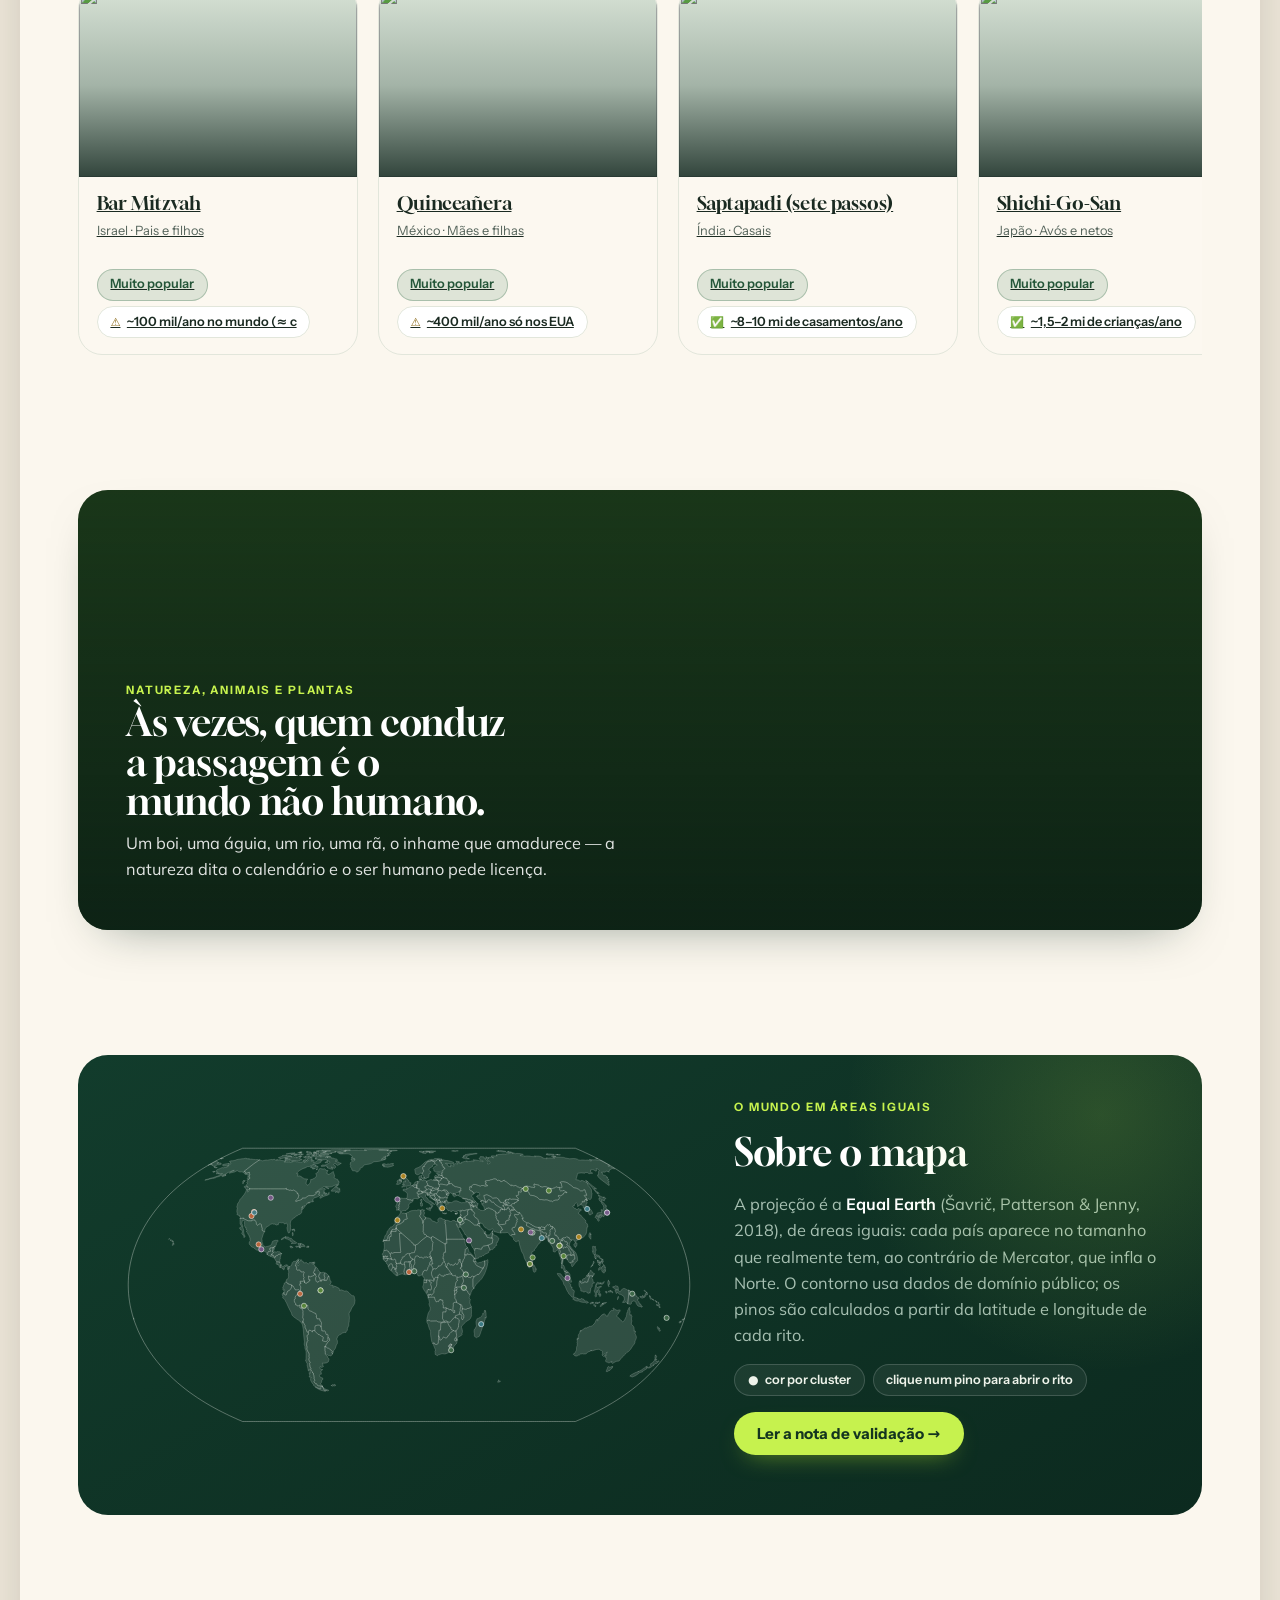
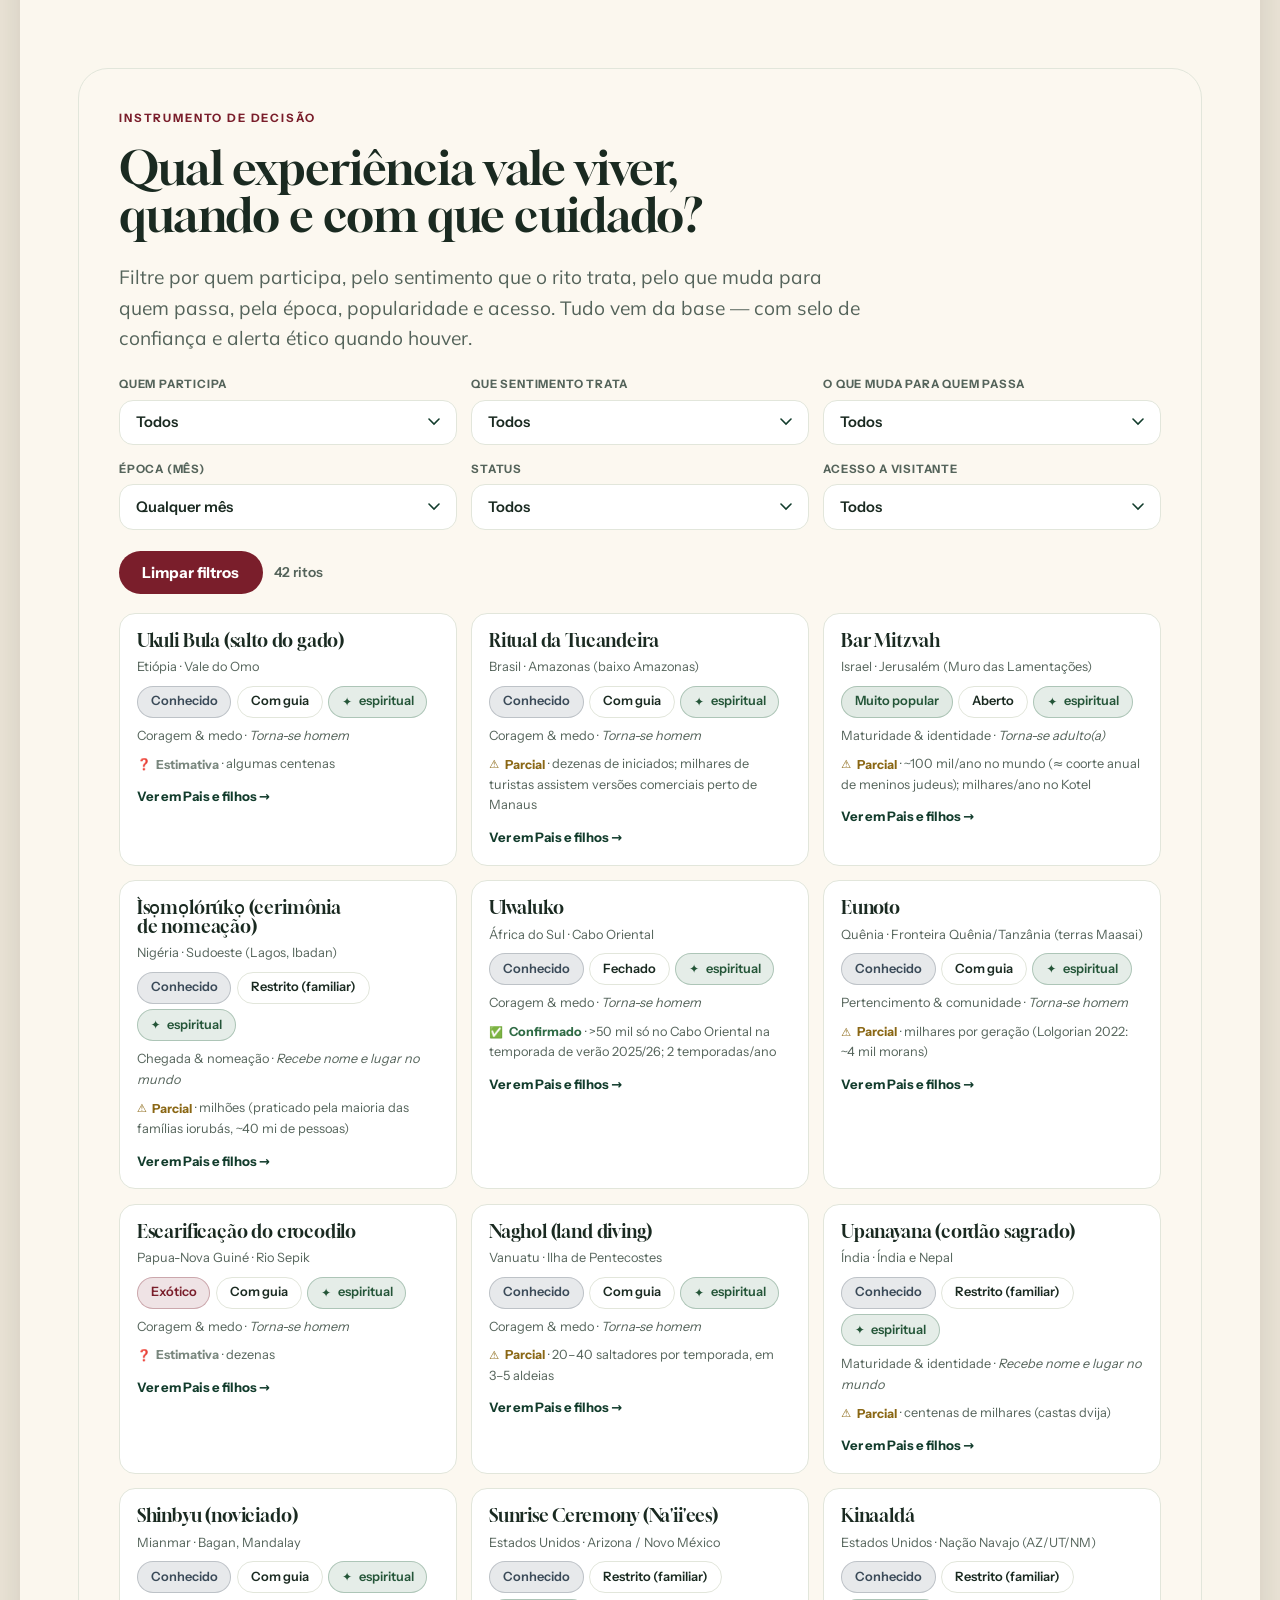
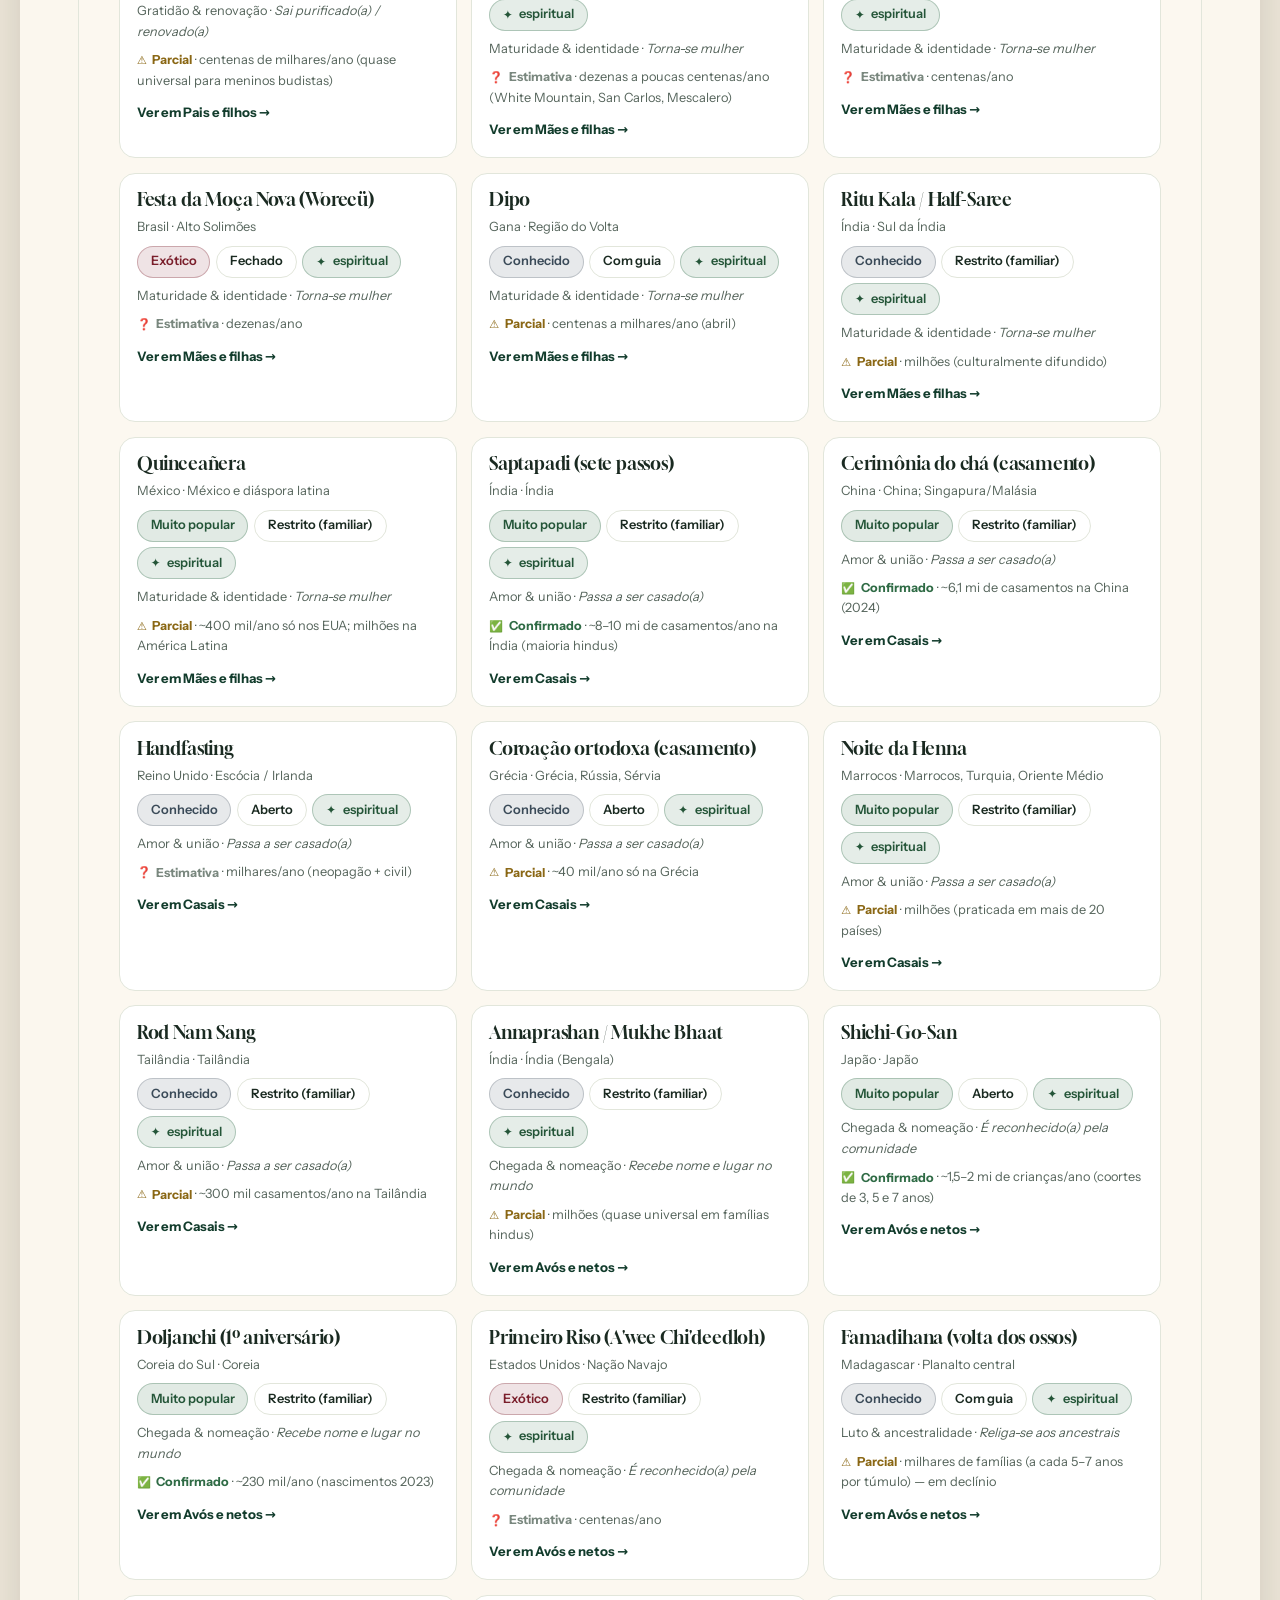
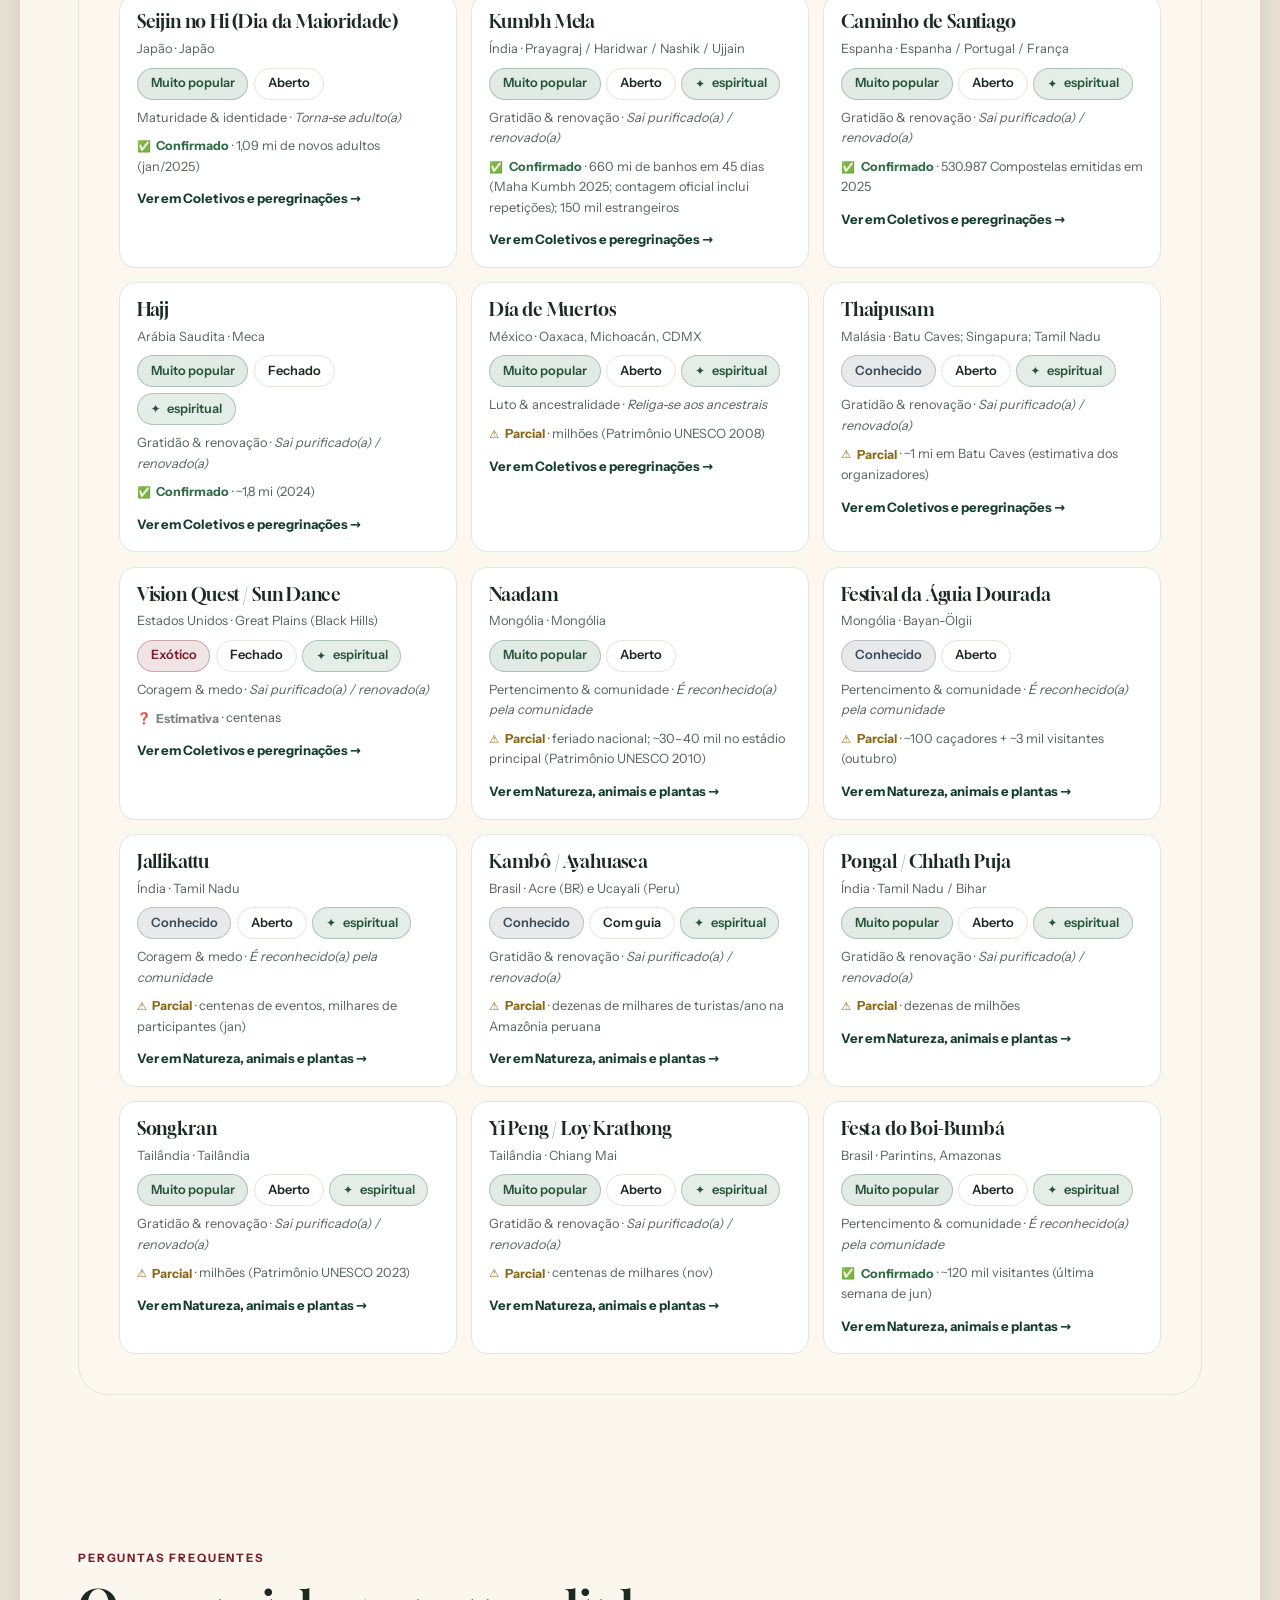
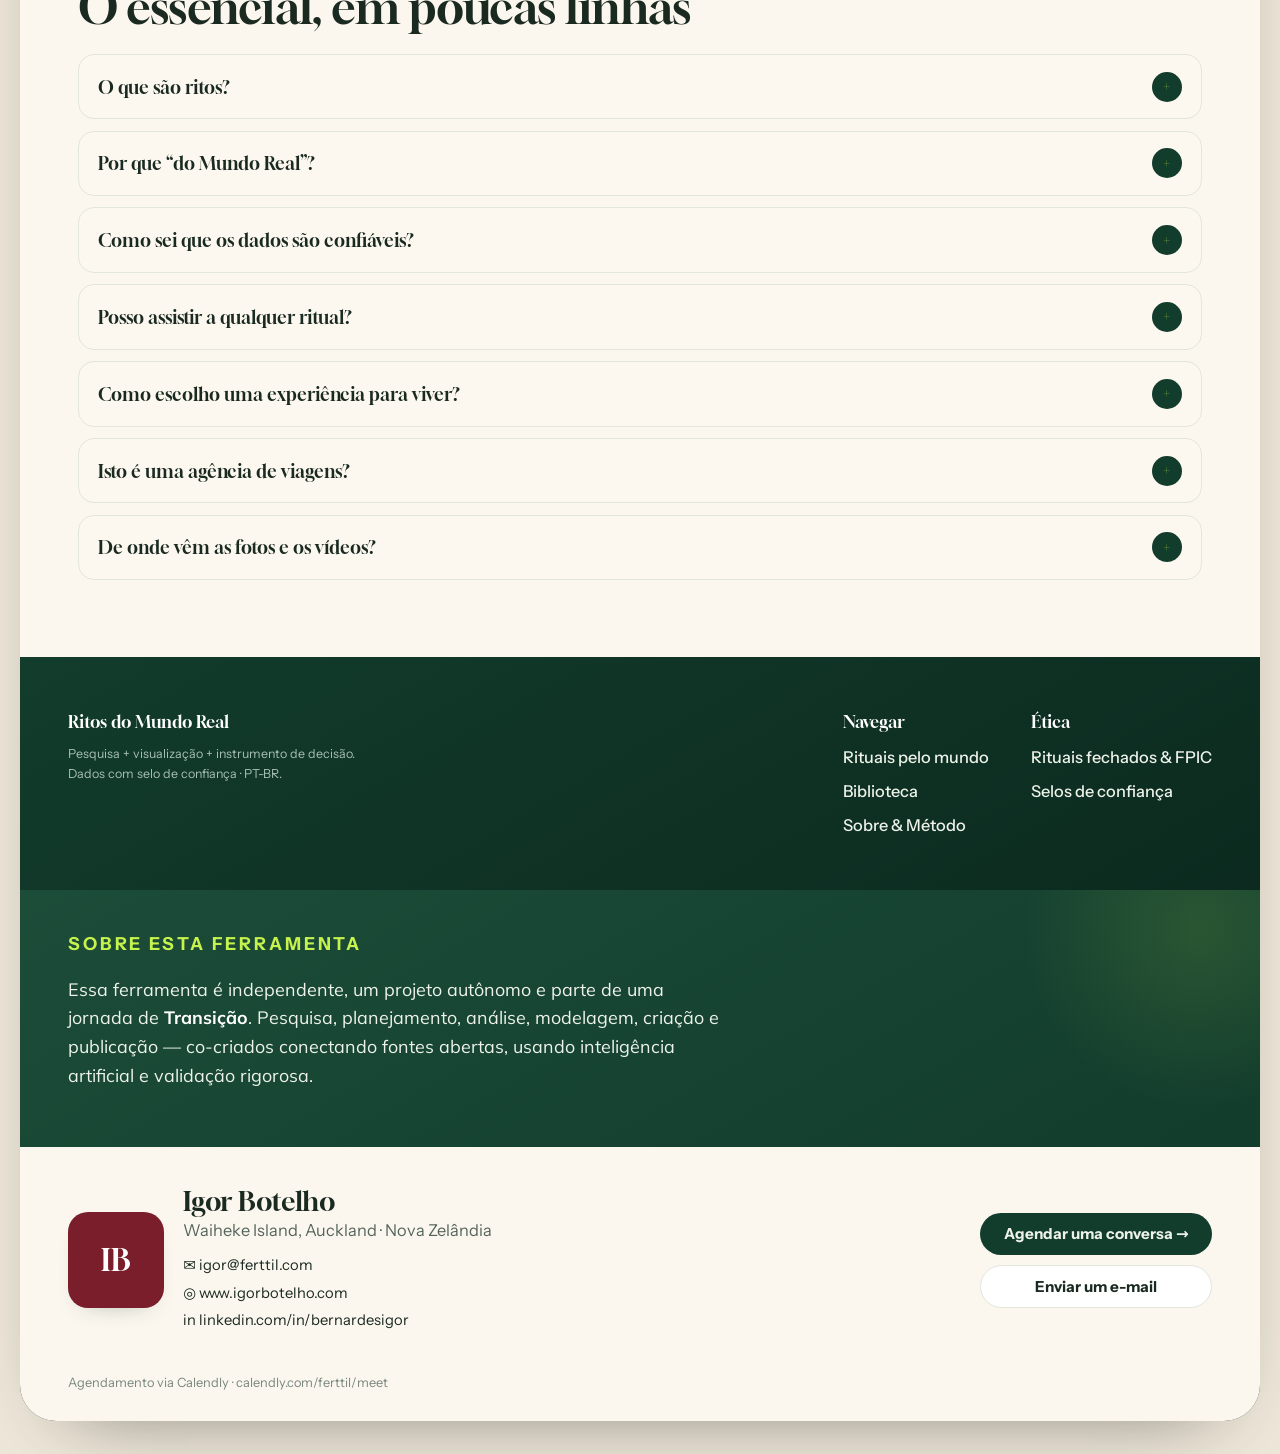
==== commit 3550ba32: "Restyle eco-luxury + interações + FAQ + biblioteca 100+ + bloco do autor Redesenho visual completo n" ====
--- a/index.html
+++ b/index.html
@@ -3,15 +3,16 @@
 <head>
   <meta charset="UTF-8">
   <meta name="viewport" content="width=device-width, initial-scale=1">
-  <title>Ritos do Mundo Real — ritos de passagem do mundo, com selo de confiança</title>
-  <meta name="description" content="Uma base consultável, visual e honesta de ritos de passagem e rituais coletivos do mundo — organizada por quem participa, com selos de confiança sobre cada dado e cuidado ético em cada indicação.">
+  <title>Ritos do Mundo Real — rituais de passagem do mundo, com selo de confiança</title>
+  <meta name="description" content="Uma base consultável, visual e honesta de rituais de passagem do mundo — organizada por quem participa, com selos de confiança sobre cada dado e cuidado ético em cada indicação.">
   <link rel="canonical" href="https://ritos.exemplo/">
   <meta property="og:type" content="website">
   <meta property="og:title" content="Ritos do Mundo Real">
-  <meta property="og:description" content="Ritos de passagem do mundo, organizados por quem participa — com selos de confiança e cuidado ético.">
+  <meta property="og:description" content="Rituais de passagem do mundo, organizados por quem participa — com selos de confiança e cuidado ético.">
   <meta property="og:image" content="https://ritos.exemplo/og.jpg">
   <meta name="twitter:card" content="summary_large_image">
   <link rel="icon" href="favicon.svg" type="image/svg+xml">
+  <link rel="preconnect" href="https://images.unsplash.com" crossorigin>
   <link rel="preload" href="assets/fonts/gloock-latin.woff2" as="font" type="font/woff2" crossorigin>
   <link rel="preload" href="assets/fonts/mulish-latin.woff2" as="font" type="font/woff2" crossorigin>
   <link rel="stylesheet" href="assets/css/site.css">
@@ -21,96 +22,250 @@
   <div class="frame">
     <div class="sheet">
 
+      <!-- HEADER -->
       <header class="site-head">
-        <a class="brand" href="./"><span class="dot" aria-hidden="true"></span>Ritos do Mundo Real</a>
-        <nav class="nav" aria-label="Principal">
-          <a href="./" aria-current="page">Início</a>
-          <a href="clusters/pais-e-filhos/">Clusters</a>
-          <a href="biblioteca/">Biblioteca</a>
-          <a href="sobre/">Sobre &amp; Método</a>
-        </nav>
+        <a class="brand" href="./"><span class="mark" aria-hidden="true">✳</span>Ritos do Mundo Real</a>
+        <div class="head-actions">
+          <a class="btn btn--lime" href="#rituais">Explorar rituais</a>
+          <button class="menu-btn" id="menu-toggle" aria-expanded="false" aria-controls="menu-overlay">
+            <span class="bars" aria-hidden="true"><i></i><i></i><i></i></span> Menu
+          </button>
+        </div>
       </header>
+
+      <!-- MENU OVERLAY (compartilhado) -->
+      <div class="menu-overlay" id="menu-overlay" role="dialog" aria-modal="true" aria-label="Menu de navegação">
+        <div class="menu-top">
+          <a class="brand" href="./"><span class="mark" aria-hidden="true">✳</span>Ritos do Mundo Real</a>
+          <button class="menu-close" id="menu-close" aria-label="Fechar menu">✕</button>
+        </div>
+        <div class="menu-body">
+          <nav class="menu-nav" aria-label="Páginas">
+            <a href="./">Início</a>
+            <a href="clusters/pais-e-filhos/">Rituais pelo mundo</a>
+            <a href="biblioteca/">Biblioteca</a>
+            <a href="sobre/">Sobre &amp; Método</a>
+          </nav>
+          <div class="menu-sub">
+            <h3>Visualizar cada cluster</h3>
+            <div class="rl">
+              <a href="clusters/pais-e-filhos/">Pais e filhos</a>
+              <a href="clusters/maes-e-filhas/">Mães e filhas</a>
+              <a href="clusters/casais/">Casais</a>
+              <a href="clusters/avos-e-netos/">Avós e netos</a>
+              <a href="clusters/coletivos-e-peregrinacoes/">Coletivos e peregrinações</a>
+              <a href="clusters/natureza-animais-e-plantas/">Natureza, animais e plantas</a>
+            </div>
+            <div class="menu-cta">
+              <a class="btn btn--lime" href="https://calendly.com/ferttil/meet" target="_blank" rel="noopener">Agendar uma conversa →</a>
+            </div>
+          </div>
+        </div>
+      </div>
 
       <main id="conteudo">
         <!-- HERO -->
         <section class="hero">
-          <div class="hero__inner">
-            <div>
-              <p class="eyebrow" style="color:var(--on-ink-dim)">Ritos de passagem · mundo real</p>
-              <h1 class="hero__title">É tempo de viver o mundo real, como ele é, com <em>pessoas reais</em>.</h1>
-              <p class="hero__sub">Em rituais de passagem memoráveis, e experiências irreproduzíveis. Uma base consultável, visual e honesta — organizada por quem participa.</p>
-              <p class="hero__note"><strong>Sobre o mapa.</strong> A projeção é a <em>Equal Earth</em> (Šavrič, Patterson &amp; Jenny, 2018), de áreas iguais: cada país aparece no tamanho que realmente tem. Contorno de domínio público. <a href="sobre/#mapa">Ler mais →</a></p>
-            </div>
-            <div class="hero__map">
-              <div id="hero-map" class="ee-map-holder" aria-label="Mapa-múndi com os ritos plotados por cluster"></div>
-              <div class="map-legend" id="map-legend" aria-hidden="true"></div>
-            </div>
-          </div>
-        </section>
-
-        <p id="data-error" class="wrap" role="alert" hidden style="color:var(--clay);padding-top:1rem"></p>
+          <div>
+            <p class="eyebrow">Rituais de passagem · mundo real</p>
+            <h1 class="hero__title">É tempo de viver o mundo real, com <em>pessoas reais</em>.</h1>
+            <p class="hero__sub">Rituais memoráveis e experiências irreproduzíveis, reunidos numa base consultável, visual e honesta — organizada por quem participa.</p>
+            <div class="hero__cta">
+              <a class="btn btn--lime" href="#rituais">Explorar rituais</a>
+              <a class="btn btn--soft" href="#instrumento">Instrumento de decisão</a>
+            </div>
+          </div>
+          <div class="hero__media">
+            <div class="pframe pframe--hover pframe--duo kb">
+              <img src="assets/img/hero-himba.jpg" data-fallback="https://images.unsplash.com/photo-1470071459604-3b5ec3a7fe05?auto=format&fit=crop&w=1000&q=70" alt="Mulher Himba com o toucado de ocre (erembe), Namíbia" loading="eager" width="1000" height="1100">
+              <span class="notch notch--tr" aria-hidden="true"></span>
+            </div>
+            <span class="pill pill--lime hero__badge">Eco · exótico · contemporâneo</span>
+            <div class="hero__float">
+              <div class="k">Todo dado com selo</div>
+              <div class="v">✅ confirmado · ⚠️ parcial · ❓ estimativa</div>
+            </div>
+          </div>
+        </section>
+
+        <p id="data-error" class="wrap" role="alert" hidden style="color:var(--velvet);padding-top:1rem"></p>
 
         <!-- NÚMEROS -->
         <section class="section wrap" aria-label="Panorama">
           <div class="stats">
-            <div class="stat reveal"><b id="stat-ritos">—</b><span>ritos catalogados</span></div>
+            <div class="stat reveal"><b id="stat-ritos">—</b><span>rituais catalogados</span></div>
             <div class="stat reveal"><b id="stat-clusters">—</b><span>clusters de participação</span></div>
             <div class="stat reveal"><b id="stat-paises">—</b><span>países</span></div>
-            <div class="stat reveal"><b id="stat-continentes">—</b><span>continentes</span></div>
-            <div class="stats__seal">
+            <div class="stat stat--velvet reveal"><b id="stat-continentes">—</b><span>continentes</span></div>
+            <div class="stats__note">
               <span class="pill pill--moss"><span class="ic">✅</span> Todo dado numérico traz um selo de confiança — nunca apresentamos estimativa como fato.</span>
             </div>
           </div>
         </section>
 
-        <!-- CLUSTERS -->
-        <section class="section wrap" aria-labelledby="clusters-h">
+        <!-- BANNER DE TRANSIÇÃO (foto do usuário: assets/img/transicao.jpg) -->
+        <section class="section--tight wrap">
+          <div class="banner banner--transicao reveal" data-parallax>
+            <div class="parallax-layer" style="background-image:url('assets/img/transicao.jpg')" aria-hidden="true"></div>
+            <div class="banner__body">
+              <p class="eyebrow" style="color:var(--lime)">Uma travessia</p>
+              <h2>Todo rito é um limiar: um antes, uma margem e um depois.</h2>
+              <p>Separação, passagem e reagregação — a gramática que van Gennep descreveu em 1909 e que atravessa cada cultura desta base.</p>
+            </div>
+          </div>
+        </section>
+
+        <!-- RITUAIS PELO MUNDO -->
+        <section class="section wrap" id="rituais" aria-labelledby="rituais-h">
           <p class="eyebrow">Navegue por quem participa</p>
-          <h2 id="clusters-h" style="font-size:clamp(1.8rem,3.4vw,2.6rem)">Seis clusters, um mesmo limiar</h2>
-          <p class="lede" style="margin-bottom:1.6rem">Em vez de listar por país ou religião, organizamos os ritos por quem os atravessa junto — pais e filhos, mães e filhas, casais, avós e netos, a multidão em peregrinação, ou a natureza que conduz a passagem.</p>
+          <h2 id="rituais-h" class="h-sec">Rituais pelo mundo</h2>
+          <p class="lede" style="margin-bottom:1.6rem">Em vez de listar por país ou religião, organizamos os rituais por quem os atravessa junto — pais e filhos, mães e filhas, casais, avós e netos, a multidão em peregrinação, ou a natureza que conduz a passagem.</p>
           <div class="cluster-grid" id="cluster-grid"></div>
         </section>
 
-        <!-- FILTRO / INSTRUMENTO DE DECISÃO -->
-        <section class="section wrap" aria-labelledby="filtro-h">
+        <!-- CARROSSEL DE DESTAQUES -->
+        <section class="section wrap" aria-labelledby="dest-h">
+          <div class="carousel" data-carousel>
+            <div class="carousel__head">
+              <div>
+                <p class="eyebrow">Destaques</p>
+                <h2 id="dest-h" class="h-sec">Experiências memoráveis</h2>
+              </div>
+              <div class="carousel__nav">
+                <button class="cbtn" data-car-prev aria-label="Anterior">←</button>
+                <button class="cbtn" data-car-next aria-label="Próximo">→</button>
+              </div>
+            </div>
+            <div class="carousel__track" id="featured-track" tabindex="0" aria-label="Rituais em destaque"></div>
+          </div>
+        </section>
+
+        <!-- BANNER NATUREZA (foto do usuário: assets/img/natureza.jpg) -->
+        <section class="section--tight wrap">
+          <div class="banner banner--natureza reveal" data-parallax>
+            <div class="parallax-layer" style="background-image:url('assets/img/natureza.jpg')" aria-hidden="true"></div>
+            <div class="banner__body">
+              <p class="eyebrow" style="color:var(--lime)">Natureza, animais e plantas</p>
+              <h2>Às vezes, quem conduz a passagem é o mundo não humano.</h2>
+              <p>Um boi, uma águia, um rio, uma rã, o inhame que amadurece — a natureza dita o calendário e o ser humano pede licença.</p>
+            </div>
+          </div>
+        </section>
+
+        <!-- BANNER DO MAPA (Equal Earth) -->
+        <section class="section wrap" aria-labelledby="mapa-h">
+          <div class="mapbanner reveal">
+            <div class="map-holder" id="map-banner" aria-label="Mapa-múndi com os rituais plotados por cluster"></div>
+            <div>
+              <p class="eyebrow">O mundo em áreas iguais</p>
+              <h2 id="mapa-h">Sobre o mapa</h2>
+              <p>A projeção é a <strong style="color:#fff">Equal Earth</strong> (Šavrič, Patterson &amp; Jenny, 2018), de áreas iguais: cada país aparece no tamanho que realmente tem, ao contrário de Mercator, que infla o Norte. O contorno usa dados de domínio público; os pinos são calculados a partir da latitude e longitude de cada rito.</p>
+              <div class="map-legend">
+                <span class="pill"><span class="ic">●</span> cor por cluster</span>
+                <span class="pill">clique num pino para abrir o rito</span>
+              </div>
+              <p style="margin-top:1rem"><a class="btn btn--lime" href="sobre/#mapa">Ler a nota de validação →</a></p>
+            </div>
+          </div>
+        </section>
+
+        <!-- INSTRUMENTO DE DECISÃO -->
+        <section class="section wrap" id="instrumento" aria-labelledby="filtro-h">
           <div class="tool">
-            <p class="eyebrow" style="color:#fff">Instrumento de decisão</p>
-            <h2 id="filtro-h">Qual experiência vale viver, quando e com que cuidado?</h2>
-            <p class="lede">Filtre por quem participa, época do ano, popularidade e acesso a visitantes. Os resultados vêm direto da base — com selo de confiança e alerta ético quando houver.</p>
+            <p class="eyebrow">Instrumento de decisão</p>
+            <h2 id="filtro-h" class="h-sec">Qual experiência vale viver, quando e com que cuidado?</h2>
+            <p class="lede">Filtre por quem participa, pelo sentimento que o rito trata, pelo que muda para quem passa, pela época, popularidade e acesso. Tudo vem da base — com selo de confiança e alerta ético quando houver.</p>
             <div class="filters">
               <div class="field"><label for="f-quem">Quem participa</label><select id="f-quem"><option value="">Todos</option></select></div>
+              <div class="field"><label for="f-sentimento">Que sentimento trata</label><select id="f-sentimento"><option value="">Todos</option></select></div>
+              <div class="field"><label for="f-muda">O que muda para quem passa</label><select id="f-muda"><option value="">Todos</option></select></div>
               <div class="field"><label for="f-mes">Época (mês)</label><select id="f-mes"><option value="">Qualquer mês</option></select></div>
               <div class="field"><label for="f-status">Status</label><select id="f-status"><option value="">Todos</option><option value="muito_popular">Muito popular</option><option value="conhecido">Conhecido</option><option value="exotico">Exótico</option></select></div>
               <div class="field"><label for="f-acesso">Acesso a visitante</label><select id="f-acesso"><option value="">Todos</option><option value="aberto">Aberto</option><option value="aberto_com_guia">Com guia</option><option value="restrito">Restrito (familiar)</option><option value="fechado">Fechado</option></select></div>
             </div>
             <div class="tool__actions">
-              <button class="btn btn--ghost" id="f-clear" type="button">Limpar filtros</button>
+              <button class="btn btn--velvet" id="f-clear" type="button">Limpar filtros</button>
               <span class="tool__count" id="f-count"></span>
             </div>
             <div class="results" id="f-results" aria-live="polite"></div>
           </div>
         </section>
+
+        <!-- FAQ (acordeão) -->
+        <section class="section wrap" aria-labelledby="acc-h">
+          <p class="eyebrow">Perguntas frequentes</p>
+          <h2 id="acc-h" class="h-sec">O essencial, em poucas linhas</h2>
+          <div class="accordion" style="margin-top:1.4rem" data-accordion>
+            <div class="acc-item">
+              <button class="acc-head" aria-expanded="false"><span>O que são ritos?</span><span class="ico" aria-hidden="true">+</span></button>
+              <div class="acc-body"><div class="acc-body-inner"><p>São cerimônias que marcam a passagem de uma fase da vida para outra — nascer, virar adulto, casar, reencontrar os mortos. O antropólogo Arnold van Gennep (1909) mostrou que quase todas seguem três tempos: <strong>separação</strong> do que se era, uma <strong>margem</strong> (o limiar) e a <strong>reagregação</strong> num novo lugar social. São o corpo, o tempo e a comunidade que tornam cada rito irreproduzível.</p></div></div>
+            </div>
+            <div class="acc-item">
+              <button class="acc-head" aria-expanded="false"><span>Por que “do Mundo Real”?</span><span class="ico" aria-hidden="true">+</span></button>
+              <div class="acc-body"><div class="acc-body-inner"><p>Sem telas, sem prompts, sem wi-fi, você vai ver que o tempo e a qualidade no Planeta Terra são reenergizantes. Estes rituais só acontecem uma vez, num corpo que não ensaia e diante de pessoas reais — o oposto do que se reproduz num feed.</p></div></div>
+            </div>
+            <div class="acc-item">
+              <button class="acc-head" aria-expanded="false"><span>Como sei que os dados são confiáveis?</span><span class="ico" aria-hidden="true">+</span></button>
+              <div class="acc-body"><div class="acc-body-inner"><p>Todo número traz um selo: ✅ <strong>confirmado</strong> (fonte oficial), ⚠️ <strong>parcial</strong> (ordem de grandeza a partir de fontes secundárias) e ❓ <strong>estimativa</strong> (sem dado público). A cor nunca aparece sozinha; vem sempre com texto. Nunca apresentamos estimativa como fato.</p></div></div>
+            </div>
+            <div class="acc-item">
+              <button class="acc-head" aria-expanded="false"><span>Posso assistir a qualquer ritual?</span><span class="ico" aria-hidden="true">+</span></button>
+              <div class="acc-body"><div class="acc-body-inner"><p>Não. Alguns são <strong>fechados</strong> (Sun Dance, Vision Quest, Ulwaluko, Festa da Moça Nova sem convite, o Hajj em Meca): listamos como conhecimento, sem indexar operadores nem vídeos comerciais, em respeito ao consentimento livre, prévio e informado. O campo “acesso” diz de cada um: aberto, com guia, restrito ou fechado.</p></div></div>
+            </div>
+            <div class="acc-item">
+              <button class="acc-head" aria-expanded="false"><span>Como escolho uma experiência para viver?</span><span class="ico" aria-hidden="true">+</span></button>
+              <div class="acc-body"><div class="acc-body-inner"><p>Use o <a href="#instrumento">Instrumento de decisão</a>: filtre por quem participa, pelo sentimento que o rito trata, pelo que muda para quem passa, pela época, popularidade e acesso. Cada resultado traz o selo de confiança e, quando houver, o alerta ético.</p></div></div>
+            </div>
+            <div class="acc-item">
+              <button class="acc-head" aria-expanded="false"><span>Isto é uma agência de viagens?</span><span class="ico" aria-hidden="true">+</span></button>
+              <div class="acc-body"><div class="acc-body-inner"><p>Não. É um projeto independente de pesquisa e curadoria. Quando o assunto é ir até lá, defendemos turismo com cuidado: operador comunitário, remuneração direta, sem encenação fora de época — e alertamos sobre turismo-espetáculo, bem-estar animal e overtourism, com fonte e sem tomar partido.</p></div></div>
+            </div>
+            <div class="acc-item">
+              <button class="acc-head" aria-expanded="false"><span>De onde vêm as fotos e os vídeos?</span><span class="ico" aria-hidden="true">+</span></button>
+              <div class="acc-body"><div class="acc-body-inner"><p>As fotos de atmosfera vêm de bancos livres (Unsplash/Pexels); os vídeos são links para documentários e registros no YouTube, priorizando fontes reputáveis. Não hospedamos imagens de terceiros dos rituais em si, e evitamos qualquer imagem de menores em contextos de nudez.</p></div></div>
+            </div>
+          </div>
+        </section>
       </main>
 
+      <!-- RODAPÉ -->
       <footer class="site-foot">
         <div class="col">
           <b>Ritos do Mundo Real</b>
           <small>Pesquisa + visualização + instrumento de decisão.<br>Dados com selo de confiança · PT-BR.</small>
         </div>
         <div class="cols">
-          <div class="col">
-            <b>Navegar</b>
-            <a href="clusters/pais-e-filhos/">Clusters</a>
-            <a href="biblioteca/">Biblioteca</a>
-            <a href="sobre/">Sobre &amp; Método</a>
-          </div>
-          <div class="col">
-            <b>Ética</b>
-            <a href="sobre/#etica">Ritos fechados &amp; FPIC</a>
-            <a href="sobre/#selos">Selos de confiança</a>
-          </div>
+          <div class="col"><b>Navegar</b><a href="clusters/pais-e-filhos/">Rituais pelo mundo</a><a href="biblioteca/">Biblioteca</a><a href="sobre/">Sobre &amp; Método</a></div>
+          <div class="col"><b>Ética</b><a href="sobre/#etica">Rituais fechados &amp; FPIC</a><a href="sobre/#selos">Selos de confiança</a></div>
         </div>
       </footer>
+
+      <!-- BLOCO DO AUTOR (abaixo do rodapé) -->
+      <section class="author" aria-label="Sobre esta ferramenta">
+        <div class="author__band">
+          <p class="eyebrow">Sobre esta ferramenta</p>
+          <p>Essa ferramenta é independente, um projeto autônomo e parte de uma jornada de <strong style="color:#fff">Transição</strong>. Pesquisa, planejamento, análise, modelagem, criação e publicação — co-criados conectando fontes abertas, usando inteligência artificial e validação rigorosa.</p>
+        </div>
+        <div class="author__card">
+          <div class="author__who">
+            <div class="author__photo" data-mono="IB"><img id="author-photo" src="assets/img/igor-botelho.jpg" alt="Igor Botelho" loading="lazy"></div>
+            <div>
+              <h3 class="author__name">Igor Botelho</h3>
+              <p class="author__loc">Waiheke Island, Auckland · Nova Zelândia</p>
+              <div class="author__links">
+                <a href="mailto:igor@ferttil.com">✉ igor@ferttil.com</a>
+                <a href="https://www.igorbotelho.com" target="_blank" rel="noopener">◎ www.igorbotelho.com</a>
+                <a href="https://linkedin.com/in/bernardesigor" target="_blank" rel="noopener">in linkedin.com/in/bernardesigor</a>
+              </div>
+            </div>
+          </div>
+          <div class="author__cta">
+            <a class="btn btn--forest" href="https://calendly.com/ferttil/meet" target="_blank" rel="noopener">Agendar uma conversa →</a>
+            <a class="btn btn--soft" href="mailto:igor@ferttil.com">Enviar um e-mail</a>
+          </div>
+        </div>
+        <p class="author__note">Agendamento via Calendly · calendly.com/ferttil/meet</p>
+      </section>
 
     </div>
   </div>
--- a/assets/css/site.css
+++ b/assets/css/site.css
@@ -1,305 +1,442 @@
 /* =========================================================================
-   Ritos do Mundo Real — design system
-   Estética editorial-orgânica · paleta fixa · PT-BR
-   Tipografia: Gloock (títulos) · Instrument Sans (subtítulos/UI) · Mulish (corpo)
+   Ritos do Mundo Real — design system v2
+   Eco-luxury · verde-floresta profundo + vermelho-veludo + lima-ácido (CTAs)
+   Tipografia (mantida): Gloock (títulos) · Instrument Sans (UI) · Mulish (corpo)
    ========================================================================= */
 
 /* ---------- Fontes self-hosted (OFL) ---------- */
-@font-face{
-  font-family:"Gloock"; font-style:normal; font-weight:400; font-display:swap;
+@font-face{font-family:"Gloock";font-style:normal;font-weight:400;font-display:swap;
   src:url("../fonts/gloock-latin.woff2") format("woff2");
-  unicode-range:U+0000-00FF,U+0131,U+0152-0153,U+02BB-02BC,U+02C6,U+02DA,U+02DC,U+2000-206F,U+2074,U+20AC,U+2122,U+2191,U+2193,U+2212,U+2215,U+FEFF,U+FFFD;
-}
-@font-face{
-  font-family:"Gloock"; font-style:normal; font-weight:400; font-display:swap;
+  unicode-range:U+0000-00FF,U+0131,U+0152-0153,U+02BB-02BC,U+02C6,U+02DA,U+02DC,U+2000-206F,U+2074,U+20AC,U+2122,U+2191,U+2193,U+2212,U+2215,U+FEFF,U+FFFD;}
+@font-face{font-family:"Gloock";font-style:normal;font-weight:400;font-display:swap;
   src:url("../fonts/gloock-latin-ext.woff2") format("woff2");
-  unicode-range:U+0100-02AF,U+0304,U+0308,U+0329,U+1E00-1E9F,U+1EF2-1EFF,U+2020,U+20A0-20AB,U+20AD-20C0,U+2113,U+2C60-2C7F,U+A720-A7FF;
-}
-@font-face{
-  font-family:"Instrument Sans"; font-style:normal; font-weight:400 700; font-display:swap;
+  unicode-range:U+0100-02AF,U+0304,U+0308,U+0329,U+1E00-1E9F,U+1EF2-1EFF,U+2020,U+20A0-20AB,U+20AD-20C0,U+2113,U+2C60-2C7F,U+A720-A7FF;}
+@font-face{font-family:"Instrument Sans";font-style:normal;font-weight:400 700;font-display:swap;
   src:url("../fonts/instrumentsans-latin.woff2") format("woff2");
-  unicode-range:U+0000-00FF,U+0131,U+0152-0153,U+02BB-02BC,U+02C6,U+02DA,U+02DC,U+0304,U+0308,U+0329,U+2000-206F,U+20AC,U+2122,U+2191,U+2193,U+2212,U+2215,U+FEFF,U+FFFD;
-}
-@font-face{
-  font-family:"Instrument Sans"; font-style:normal; font-weight:400 700; font-display:swap;
+  unicode-range:U+0000-00FF,U+0131,U+0152-0153,U+02BB-02BC,U+02C6,U+02DA,U+02DC,U+0304,U+0308,U+0329,U+2000-206F,U+20AC,U+2122,U+2191,U+2193,U+2212,U+2215,U+FEFF,U+FFFD;}
+@font-face{font-family:"Instrument Sans";font-style:normal;font-weight:400 700;font-display:swap;
   src:url("../fonts/instrumentsans-latin-ext.woff2") format("woff2");
-  unicode-range:U+0100-02BA,U+02BD-02C5,U+02C7-02CC,U+02CE-02D7,U+02DD-02FF,U+0304,U+0308,U+0329,U+1D00-1DBF,U+1E00-1E9F,U+1EF2-1EFF,U+2020,U+20A0-20AB,U+20AD-20C0,U+2113,U+2C60-2C7F,U+A720-A7FF;
-}
-@font-face{
-  font-family:"Mulish"; font-style:normal; font-weight:300 700; font-display:swap;
+  unicode-range:U+0100-02BA,U+02BD-02C5,U+02C7-02CC,U+02CE-02D7,U+02DD-02FF,U+0304,U+0308,U+0329,U+1D00-1DBF,U+1E00-1E9F,U+1EF2-1EFF,U+2020,U+20A0-20AB,U+20AD-20C0,U+2113,U+2C60-2C7F,U+A720-A7FF;}
+@font-face{font-family:"Mulish";font-style:normal;font-weight:300 700;font-display:swap;
   src:url("../fonts/mulish-latin.woff2") format("woff2");
-  unicode-range:U+0000-00FF,U+0131,U+0152-0153,U+02BB-02BC,U+02C6,U+02DA,U+02DC,U+2000-206F,U+2074,U+20AC,U+2122,U+2191,U+2193,U+2212,U+2215,U+FEFF,U+FFFD;
-}
-@font-face{
-  font-family:"Mulish"; font-style:normal; font-weight:300 700; font-display:swap;
+  unicode-range:U+0000-00FF,U+0131,U+0152-0153,U+02BB-02BC,U+02C6,U+02DA,U+02DC,U+2000-206F,U+2074,U+20AC,U+2122,U+2191,U+2193,U+2212,U+2215,U+FEFF,U+FFFD;}
+@font-face{font-family:"Mulish";font-style:normal;font-weight:300 700;font-display:swap;
   src:url("../fonts/mulish-latin-ext.woff2") format("woff2");
-  unicode-range:U+0100-02AF,U+0304,U+0308,U+0329,U+1E00-1E9F,U+1EF2-1EFF,U+2020,U+20A0-20AB,U+20AD-20C0,U+2113,U+2C60-2C7F,U+A720-A7FF;
-}
+  unicode-range:U+0100-02AF,U+0304,U+0308,U+0329,U+1E00-1E9F,U+1EF2-1EFF,U+2020,U+20A0-20AB,U+20AD-20C0,U+2113,U+2C60-2C7F,U+A720-A7FF;}
 
 /* ---------- Tokens ---------- */
 :root{
-  --ink:#0e2f2f;        /* verde-petróleo escuro: moldura, texto display */
-  --ink-2:#0a2424;      /* variação mais escura */
-  --paper:#f6f4ee;      /* off-white quente: cards */
-  --paper-2:#fbfaf5;    /* card mais claro */
-  --moss:#3f6b4a;       /* acento: pins e "espiritual" */
-  --clay:#c8683c;       /* acento quente: alertas e status exótico */
-  --mist:#d9e3df;       /* bordas e divisores */
-  --gold:#8a6714;       /* selo parcial ⚠️ */
-  --stone:#5c6b66;      /* texto secundário sobre paper */
-  --stone-2:#7a8580;    /* selo estimativa ❓ / texto terciário */
-
-  /* papel sobre moldura escura */
-  --on-ink:#eef1ec;     /* texto claro sobre --ink */
-  --on-ink-dim:#a9bdb5; /* texto claro esmaecido */
-
-  /* mapa */
-  --map-sea:#eef1ec;
-  --map-land:#d9e3df;
-  --map-line:#0e2f2f;
-
-  --radius-card:28px; --radius-pill:999px; --radius-sm:14px;
+  --forest:#123c2c; --forest-2:#0c2a1f; --forest-3:#1c4d39;
+  --velvet:#7a1e2b; --velvet-2:#5a141e;
+  --lime:#c6f24e; --lime-2:#b4e635; --lime-ink:#14351f;
+  --ivory:#efe8da;         /* moldura externa */
+  --paper:#fbf7ee;         /* folha/página */
+  --cream:#fcf8f0;         /* cards */
+  --sage:#e5efe2; --rose:#f4e5e6; --sand:#f1e8d6; --shell:#eef2ea;
+  --ink:#1a2a21; --ink-2:#0f2018;
+  --stone:#55645b; --stone-2:#79877e;
+  --mist:#e2e6db;
+  --moss:#2f6b45;          /* badge espiritual / selo confirmado */
+  --gold:#8a6714;          /* selo parcial */
+  --on-forest:#eef3ea; --on-forest-dim:#a7c0b2;
+
+  --map-sea:#eef3ea; --map-land:#d8e4da; --map-line:#123c2c;
+
+  --r-xl:30px; --r-lg:24px; --r-md:16px; --r-pill:999px;
   --font-display:"Gloock",Georgia,"Times New Roman",serif;
-  --font-subtitle:"Instrument Sans",system-ui,-apple-system,"Segoe UI",sans-serif;
+  --font-ui:"Instrument Sans",system-ui,-apple-system,"Segoe UI",sans-serif;
   --font-body:"Mulish",system-ui,-apple-system,"Segoe UI",sans-serif;
-
-  --shadow-hover:0 18px 40px -20px rgba(10,36,36,.45);
-  --frame:clamp(10px,2.2vw,22px);
-  --wrap:1180px;
+  --shadow:0 20px 50px -28px rgba(12,42,31,.5);
+  --shadow-sm:0 10px 26px -18px rgba(12,42,31,.45);
+  --frame:clamp(10px,2vw,20px);
+  --wrap:1220px;
+  --ease:cubic-bezier(.22,.61,.36,1);
 }
 
 /* ---------- Base ---------- */
 *,*::before,*::after{box-sizing:border-box}
-html{-webkit-text-size-adjust:100%}
+html{-webkit-text-size-adjust:100%;scroll-behavior:smooth}
 html,body{overflow-x:clip;max-width:100%}
-body{
-  margin:0; background:var(--ink); color:var(--ink);
-  font-family:var(--font-body); font-weight:400; font-size:1.02rem; line-height:1.62;
-  -webkit-font-smoothing:antialiased; text-rendering:optimizeLegibility;
-}
-img,svg{max-width:100%; display:block}
+body{margin:0;background:var(--ivory);color:var(--ink);
+  font-family:var(--font-body);font-weight:400;font-size:1.02rem;line-height:1.6;
+  -webkit-font-smoothing:antialiased;text-rendering:optimizeLegibility}
+img,svg{max-width:100%;display:block}
 a{color:inherit}
-h1,h2,h3,h4{margin:0 0 .5em; font-family:var(--font-display); font-weight:400; line-height:1.04; letter-spacing:-.01em; text-wrap:balance}
+h1,h2,h3,h4{margin:0 0 .5em;font-family:var(--font-display);font-weight:400;line-height:1.03;letter-spacing:-.01em;text-wrap:balance}
 p{margin:0 0 1em}
 strong{font-weight:700}
 [hidden]{display:none!important}
 .sr-only{position:absolute!important;width:1px;height:1px;padding:0;margin:-1px;overflow:hidden;clip:rect(0,0,0,0);white-space:nowrap;border:0}
-.skip-link{position:absolute;left:-999px;top:.5rem;z-index:20;background:var(--clay);color:#fff;padding:.5rem .9rem;border-radius:var(--radius-pill);font-family:var(--font-subtitle);font-weight:600;text-decoration:none}
+.skip-link{position:absolute;left:-999px;top:.5rem;z-index:60;background:var(--lime);color:var(--lime-ink);padding:.5rem .9rem;border-radius:var(--r-pill);font-family:var(--font-ui);font-weight:700;text-decoration:none}
 .skip-link:focus{left:.5rem}
 
-/* moldura escura ao redor de todo o site */
-.frame{padding:var(--frame); min-height:100vh}
-.sheet{background:var(--paper); border-radius:calc(var(--radius-card) + 6px); overflow:clip; box-shadow:0 30px 70px -40px rgba(0,0,0,.5)}
-
-.wrap{max-width:var(--wrap); margin-inline:auto; padding-inline:clamp(18px,4vw,44px)}
-.section{padding-block:clamp(38px,6vw,70px)}
-.section--tight{padding-block:clamp(26px,4vw,44px)}
-.eyebrow{font-family:var(--font-subtitle); font-weight:600; text-transform:uppercase; letter-spacing:.14em; font-size:.72rem; color:var(--moss); margin:0 0 .9rem}
-.lede{font-size:clamp(1.05rem,1.6vw,1.22rem); color:var(--stone); max-width:60ch}
-
-/* ---------- Cabeçalho / navegação ---------- */
-.site-head{display:flex; align-items:center; justify-content:space-between; gap:1rem;
-  padding:clamp(16px,3vw,26px) clamp(18px,4vw,44px); flex-wrap:wrap}
-.brand{display:flex; align-items:center; gap:.6rem; text-decoration:none; font-family:var(--font-display); font-size:1.25rem; letter-spacing:-.01em; color:var(--ink)}
-.brand .dot{width:14px;height:14px;border-radius:50%;background:var(--clay);flex:none;box-shadow:0 0 0 4px rgba(200,104,60,.16)}
-.nav{display:flex; gap:.4rem; flex-wrap:wrap; align-items:center; font-family:var(--font-subtitle)}
-.nav a{text-decoration:none; font-weight:500; font-size:.92rem; color:var(--ink); padding:.45rem .8rem; border-radius:var(--radius-pill); transition:background .18s,color .18s}
-.nav a:hover{background:var(--ink); color:var(--on-ink)}
-.nav a[aria-current="page"]{background:var(--moss); color:#fff}
-
-/* ---------- Pílulas / badges ---------- */
-.pill{display:inline-flex; align-items:center; gap:.4rem; height:34px; padding:0 .85rem;
-  border-radius:var(--radius-pill); font-family:var(--font-subtitle); font-weight:500; font-size:.82rem;
-  background:#fff; border:1px solid var(--mist); color:var(--ink); white-space:nowrap; line-height:1}
-.pill .ic{font-size:.95em; line-height:1}
-.pill--moss{background:rgba(63,107,74,.12); border-color:rgba(63,107,74,.28); color:#2c4d35}
-.pill--clay{background:rgba(200,104,60,.12); border-color:rgba(200,104,60,.32); color:#9a4a25}
-.pill--ink{background:var(--ink); color:var(--on-ink); border-color:var(--ink)}
-
-/* status */
-.status-mp{--c:#2c4d35;--bg:rgba(63,107,74,.14);--bd:rgba(63,107,74,.30)}
+.frame{padding:var(--frame)}
+.sheet{background:var(--paper);border-radius:calc(var(--r-xl) + 6px);overflow:clip;box-shadow:0 30px 80px -46px rgba(0,0,0,.55)}
+.wrap{max-width:var(--wrap);margin-inline:auto;padding-inline:clamp(18px,4vw,48px)}
+.section{padding-block:clamp(40px,6vw,84px)}
+.section--tight{padding-block:clamp(26px,4vw,48px)}
+.eyebrow{font-family:var(--font-ui);font-weight:700;text-transform:uppercase;letter-spacing:.16em;font-size:.72rem;color:var(--velvet);margin:0 0 1rem}
+.lede{font-size:clamp(1.05rem,1.5vw,1.24rem);color:var(--stone);max-width:62ch}
+.h-sec{font-size:clamp(1.9rem,3.6vw,3rem)}
+
+/* ---------- Header + menu ---------- */
+.site-head{position:sticky;top:0;z-index:40;display:flex;align-items:center;justify-content:space-between;gap:1rem;
+  padding:clamp(12px,2vw,18px) clamp(16px,4vw,44px);
+  background:color-mix(in srgb,var(--paper) 88%,transparent);backdrop-filter:blur(10px);
+  border-bottom:1px solid var(--mist)}
+.brand{display:flex;align-items:center;gap:.6rem;text-decoration:none;font-family:var(--font-display);font-size:1.2rem;color:var(--ink)}
+.brand .mark{width:34px;height:34px;flex:none;display:grid;place-items:center;background:var(--forest);border-radius:10px;color:var(--lime);font-family:var(--font-display);font-size:1.1rem;line-height:1}
+.head-actions{display:flex;align-items:center;gap:.6rem}
+.menu-btn{display:inline-flex;align-items:center;gap:.55rem;height:46px;padding:0 1.1rem;border-radius:var(--r-pill);
+  border:1px solid var(--forest);background:var(--forest);color:var(--on-forest);
+  font-family:var(--font-ui);font-weight:600;font-size:.95rem;cursor:pointer;transition:background .2s var(--ease),transform .2s var(--ease)}
+.menu-btn:hover{background:var(--forest-2);transform:translateY(-1px)}
+.menu-btn .bars{display:inline-flex;flex-direction:column;gap:3px}
+.menu-btn .bars i{display:block;width:16px;height:2px;background:var(--lime);border-radius:2px;transition:transform .2s var(--ease),opacity .2s}
+
+/* overlay */
+.menu-overlay{position:fixed;inset:0;z-index:80;display:grid;grid-template-rows:auto 1fr;
+  background:linear-gradient(160deg,var(--forest),var(--forest-2));
+  color:var(--on-forest);opacity:0;visibility:hidden;transform:translateY(-8px);
+  transition:opacity .32s var(--ease),transform .32s var(--ease),visibility .32s}
+.menu-overlay.open{opacity:1;visibility:visible;transform:none}
+.menu-top{display:flex;align-items:center;justify-content:space-between;padding:clamp(14px,3vw,24px) clamp(16px,5vw,56px)}
+.menu-top .brand{color:#fff}.menu-top .brand .mark{background:var(--lime);color:var(--forest)}
+.menu-close{height:46px;width:46px;border-radius:50%;border:1px solid rgba(255,255,255,.35);background:transparent;color:#fff;font-size:1.3rem;cursor:pointer;transition:background .2s}
+.menu-close:hover{background:rgba(255,255,255,.12)}
+.menu-body{overflow:auto;padding:clamp(10px,3vw,30px) clamp(16px,5vw,56px) clamp(30px,6vw,60px);
+  display:grid;grid-template-columns:1.3fr 1fr;gap:clamp(24px,5vw,64px);align-content:start}
+.menu-nav{display:flex;flex-direction:column;gap:.2rem}
+.menu-nav a{font-family:var(--font-display);font-size:clamp(2rem,6vw,3.6rem);line-height:1.05;color:#fff;text-decoration:none;
+  padding:.15em 0;display:inline-flex;align-items:center;gap:.6rem;transition:color .2s,padding-left .25s var(--ease);border-bottom:1px solid rgba(255,255,255,.1)}
+.menu-nav a::before{content:"→";font-size:.5em;color:var(--lime);opacity:0;transform:translateX(-8px);transition:opacity .2s,transform .25s var(--ease)}
+.menu-nav a:hover{color:var(--lime);padding-left:.4em}
+.menu-nav a:hover::before{opacity:1;transform:none}
+.menu-sub h3{font-family:var(--font-ui);font-weight:700;text-transform:uppercase;letter-spacing:.12em;font-size:.72rem;color:var(--on-forest-dim);margin-bottom:1rem}
+.menu-sub .rl{display:flex;flex-direction:column;gap:.1rem}
+.menu-sub .rl a{color:var(--on-forest);text-decoration:none;font-family:var(--font-ui);font-weight:500;padding:.5rem .7rem;border-radius:12px;transition:background .18s,color .18s}
+.menu-sub .rl a:hover{background:rgba(198,242,78,.14);color:var(--lime)}
+.menu-cta{margin-top:1.4rem;display:flex;gap:.6rem;flex-wrap:wrap}
+
+/* ---------- Botões / pílulas ---------- */
+.btn{display:inline-flex;align-items:center;gap:.5rem;font-family:var(--font-ui);font-weight:700;font-size:.95rem;
+  border-radius:var(--r-pill);padding:.8rem 1.4rem;border:1px solid transparent;cursor:pointer;text-decoration:none;
+  transition:transform .18s var(--ease),background .2s,box-shadow .2s;line-height:1}
+.btn:hover{transform:translateY(-2px)}
+.btn--lime{background:var(--lime);color:var(--lime-ink);box-shadow:0 10px 24px -12px rgba(150,200,40,.7)}
+.btn--lime:hover{background:var(--lime-2)}
+.btn--velvet{background:var(--velvet);color:#fff}
+.btn--velvet:hover{background:var(--velvet-2)}
+.btn--forest{background:var(--forest);color:var(--on-forest)}
+.btn--forest:hover{background:var(--forest-2)}
+.btn--ghost{background:transparent;border-color:currentColor}
+.btn--soft{background:#fff;color:var(--ink);border-color:var(--mist)}
+.btn--soft:hover{border-color:var(--forest)}
+
+.pill{display:inline-flex;align-items:center;gap:.4rem;height:32px;padding:0 .8rem;border-radius:var(--r-pill);
+  font-family:var(--font-ui);font-weight:600;font-size:.8rem;background:#fff;border:1px solid var(--mist);color:var(--ink);white-space:nowrap;line-height:1}
+.pill .ic{font-size:.95em;line-height:1}
+.pill--moss{background:rgba(47,107,69,.12);border-color:rgba(47,107,69,.3);color:#245538}
+.pill--velvet{background:rgba(122,30,43,.1);border-color:rgba(122,30,43,.28);color:var(--velvet)}
+.pill--lime{background:var(--lime);border-color:var(--lime);color:var(--lime-ink)}
+.status-mp{--c:#245538;--bg:rgba(47,107,69,.14);--bd:rgba(47,107,69,.3)}
 .status-c{--c:#3a4a58;--bg:rgba(58,74,88,.12);--bd:rgba(58,74,88,.24)}
-.status-e{--c:#9a4a25;--bg:rgba(200,104,60,.14);--bd:rgba(200,104,60,.34)}
+.status-e{--c:#7a1e2b;--bg:rgba(122,30,43,.12);--bd:rgba(122,30,43,.3)}
 .badge-status{background:var(--bg);border-color:var(--bd);color:var(--c)}
-
-/* selos de confiança */
-.seal{display:inline-flex;align-items:center;gap:.35rem;font-family:var(--font-subtitle);font-weight:600;font-size:.78rem;line-height:1.2}
+.seal{display:inline-flex;align-items:center;gap:.35rem;font-family:var(--font-ui);font-weight:700;font-size:.78rem;line-height:1.2}
 .seal .ic{font-size:.9em}
-.seal--conf{color:var(--moss)}
-.seal--parcial{color:var(--gold)}
-.seal--estimativa{color:var(--stone-2)}
+.seal--conf{color:var(--moss)}.seal--parcial{color:var(--gold)}.seal--estimativa{color:var(--stone-2)}
+
+/* ---------- Moldura-foto (photo frame) ---------- */
+.pframe{position:relative;border-radius:var(--r-lg);overflow:hidden;background:var(--sage)}
+.pframe img{width:100%;height:100%;object-fit:cover;display:block;transition:transform .8s var(--ease)}
+.pframe--hover:hover img{transform:scale(1.05)}
+.pframe::after{content:"";position:absolute;inset:0;box-shadow:inset 0 0 0 1px rgba(0,0,0,.05);border-radius:inherit;pointer-events:none}
+.pframe .frame-tag{position:absolute;left:14px;bottom:14px;z-index:2}
+/* entalhe (notch) tipo peça de encaixe */
+.notch{position:absolute;width:52px;height:52px;background:var(--paper);z-index:3}
+.notch--tr{top:-1px;right:-1px;border-bottom-left-radius:20px}
+.notch--bl{bottom:-1px;left:-1px;border-top-right-radius:20px}
 
 /* ---------- HERO ---------- */
-.hero{background:var(--ink); color:var(--on-ink); position:relative; overflow:hidden}
-.hero::before{content:"";position:absolute;inset:0;background:
-  radial-gradient(120% 90% at 78% 8%, rgba(63,107,74,.42), transparent 60%),
-  radial-gradient(90% 70% at 12% 100%, rgba(200,104,60,.18), transparent 55%);
-  pointer-events:none}
-.hero::after{content:"";position:absolute;inset:0;opacity:.05;pointer-events:none;
-  background-image:radial-gradient(rgba(255,255,255,.6) .5px, transparent .6px);background-size:3px 3px}
-.hero__inner{position:relative; display:grid; grid-template-columns:1.05fr .95fr; gap:clamp(20px,4vw,56px); align-items:center;
-  padding:clamp(30px,5vw,64px) clamp(18px,4vw,44px)}
-.hero__title{color:#fff; font-size:clamp(2.4rem,5.6vw,5.2rem); line-height:1.0; margin:0 0 1rem}
-.hero__title em{font-style:normal; color:var(--clay)}
-.hero__sub{font-family:var(--font-subtitle); font-weight:500; font-size:clamp(1rem,1.5vw,1.2rem); color:var(--on-ink); max-width:46ch; margin:0 0 1.1rem}
-.hero__note{font-size:.86rem; color:var(--on-ink-dim); max-width:52ch}
-.hero__note a{color:var(--on-ink)}
-.hero__map{position:relative; background:rgba(255,255,255,.03); border:1px solid rgba(255,255,255,.12); border-radius:var(--radius-card); padding:14px}
-.hero__map .map-legend{display:flex;flex-wrap:wrap;gap:.5rem;margin-top:.7rem}
-.hero__map .map-legend .pill{height:28px;font-size:.72rem;background:rgba(255,255,255,.06);border-color:rgba(255,255,255,.14);color:var(--on-ink)}
-
-/* mapa: cores sobre fundo escuro */
-.hero__map .ee-map{--map-sea:transparent;--map-land:rgba(233,238,232,.14);--map-line:rgba(233,238,232,.62)}
-.ee-map{width:100%;height:auto}
-.ee-pins circle{cursor:pointer;transition:r .12s,opacity .12s}
-.ee-pins circle:hover,.ee-pins circle:focus{opacity:1}
+.hero{display:grid;grid-template-columns:1.02fr .98fr;gap:clamp(20px,3.5vw,52px);align-items:center;
+  padding:clamp(28px,5vw,64px) clamp(18px,4vw,48px) clamp(20px,3vw,40px)}
+.hero__title{font-size:clamp(2.6rem,6.4vw,5.6rem);line-height:.98;margin:.2rem 0 1rem;color:var(--ink)}
+.hero__title em{font-style:normal;color:var(--velvet)}
+.hero__sub{font-family:var(--font-ui);font-weight:500;font-size:clamp(1.02rem,1.4vw,1.2rem);color:var(--stone);max-width:44ch;margin-bottom:1.4rem}
+.hero__cta{display:flex;gap:.7rem;flex-wrap:wrap}
+.hero__media{position:relative}
+.hero__media .pframe{aspect-ratio:4/4.4;box-shadow:var(--shadow)}
+.hero__float{position:absolute;left:-8px;bottom:20px;z-index:4;background:var(--cream);border-radius:var(--r-md);
+  padding:.9rem 1.1rem;box-shadow:var(--shadow-sm);max-width:74%}
+.hero__float .k{font-family:var(--font-ui);font-weight:700;font-size:.68rem;text-transform:uppercase;letter-spacing:.1em;color:var(--stone)}
+.hero__float .v{font-family:var(--font-display);font-size:1.05rem;color:var(--ink)}
+.hero__badge{position:absolute;top:16px;right:16px;z-index:4}
+
+/* decorações de canto (motivo pontilhado) */
+.corner-motif{position:absolute;width:64px;height:64px;opacity:.5;pointer-events:none}
 
 /* ---------- Faixa de números ---------- */
-.stats{display:grid; grid-template-columns:repeat(4,1fr); gap:clamp(10px,2vw,20px)}
-.stat{background:var(--paper-2); border:1px solid var(--mist); border-radius:var(--radius-card); padding:clamp(16px,2.4vw,26px); text-align:left}
-.stat b{display:block; font-family:var(--font-display); font-size:clamp(2rem,4.4vw,3.2rem); line-height:1; color:var(--ink)}
-.stat span{font-family:var(--font-subtitle); font-weight:500; font-size:.82rem; color:var(--stone); text-transform:uppercase; letter-spacing:.06em}
-.stats__seal{grid-column:1/-1; margin-top:.4rem}
-
-/* ---------- Grade de clusters ---------- */
-.cluster-grid{display:grid; grid-template-columns:repeat(3,1fr); gap:clamp(14px,2vw,22px)}
-.ccard{display:flex;flex-direction:column;gap:.6rem; text-decoration:none; color:var(--ink);
-  background:var(--paper-2); border:1px solid var(--mist); border-radius:var(--radius-card);
-  padding:clamp(18px,2.4vw,26px); transition:transform .2s, box-shadow .2s, border-color .2s}
-.ccard:hover{transform:translateY(-3px); box-shadow:var(--shadow-hover); border-color:var(--moss)}
-.ccard__k{font-family:var(--font-subtitle);font-weight:600;font-size:.74rem;letter-spacing:.1em;text-transform:uppercase;color:var(--moss)}
-.ccard h3{font-size:clamp(1.4rem,2.2vw,1.8rem); margin:.1rem 0 .2rem}
-.ccard p{color:var(--stone); font-size:.95rem; margin:0}
-.ccard__ex{font-family:var(--font-subtitle);font-size:.84rem;color:var(--stone-2);margin-top:auto}
-.ccard__count{align-self:flex-start}
-
-/* ---------- Filtro / instrumento de decisão ---------- */
-.tool{background:var(--ink);color:var(--on-ink);border-radius:var(--radius-card);padding:clamp(20px,3vw,34px)}
-.tool h2{color:#fff}
-.tool .lede{color:var(--on-ink-dim)}
-.filters{display:grid;grid-template-columns:repeat(4,1fr);gap:.8rem;margin:1.2rem 0}
-.field{display:flex;flex-direction:column;gap:.35rem}
-.field label{font-family:var(--font-subtitle);font-weight:600;font-size:.72rem;text-transform:uppercase;letter-spacing:.08em;color:var(--on-ink-dim)}
-.field select{appearance:none;font-family:var(--font-subtitle);font-size:.92rem;font-weight:500;color:var(--ink);
-  background:var(--paper) url("data:image/svg+xml,%3Csvg xmlns='http://www.w3.org/2000/svg' width='12' height='8' viewBox='0 0 12 8'%3E%3Cpath d='M1 1l5 5 5-5' fill='none' stroke='%230e2f2f' stroke-width='1.6' stroke-linecap='round'/%3E%3C/svg%3E") no-repeat right .9rem center;
-  border:1px solid rgba(255,255,255,.16);border-radius:var(--radius-pill);padding:.7rem 2.2rem .7rem 1rem;cursor:pointer}
-.tool__actions{display:flex;gap:.6rem;align-items:center;flex-wrap:wrap}
-.btn{font-family:var(--font-subtitle);font-weight:600;font-size:.9rem;border-radius:var(--radius-pill);
-  padding:.6rem 1.2rem;border:1px solid transparent;cursor:pointer;background:var(--clay);color:#fff;transition:filter .15s}
-.btn:hover{filter:brightness(1.06)}
-.btn--ghost{background:transparent;border-color:rgba(255,255,255,.28);color:var(--on-ink)}
-.tool__count{font-family:var(--font-subtitle);font-size:.85rem;color:var(--on-ink-dim)}
-
-/* resultados do filtro (lista de cards) */
-.results{display:grid;grid-template-columns:repeat(auto-fill,minmax(255px,1fr));gap:.8rem;margin-top:1.1rem}
-.rcard{background:var(--paper);border-radius:var(--radius-sm);padding:1rem 1.05rem;display:flex;flex-direction:column;gap:.5rem}
-.rcard h4{font-family:var(--font-display);font-size:1.12rem;margin:0;color:var(--ink)}
-.rcard .meta{font-family:var(--font-subtitle);font-size:.8rem;color:var(--stone)}
+.stats{display:grid;grid-template-columns:repeat(4,1fr);gap:clamp(12px,1.6vw,20px)}
+.stat{background:var(--cream);border:1px solid var(--mist);border-radius:var(--r-lg);padding:clamp(16px,2.2vw,26px)}
+.stat b{display:block;font-family:var(--font-display);font-size:clamp(2rem,4.2vw,3.1rem);line-height:1;color:var(--ink)}
+.stat span{font-family:var(--font-ui);font-weight:600;font-size:.8rem;color:var(--stone);text-transform:uppercase;letter-spacing:.05em}
+.stat--velvet{background:var(--velvet);border-color:var(--velvet)}
+.stat--velvet b,.stat--velvet span{color:#fff}
+.stat--velvet span{color:rgba(255,255,255,.82)}
+.stats__note{grid-column:1/-1;margin-top:.3rem}
+
+/* ---------- Filtro-padrão de foto (unifica fotos díspares) ---------- */
+.pframe--duo img{filter:saturate(.82) contrast(1.04) brightness(.98)}
+.pframe--duo::before{content:"";position:absolute;inset:0;z-index:1;pointer-events:none;
+  background:linear-gradient(180deg,rgba(12,42,31,.06) 0%,rgba(12,42,31,.30) 52%,rgba(10,31,23,.82) 100%)}
+.pframe--duo .frame-tag,.pframe--duo .ccard__label{z-index:2}
+
+/* ---------- Grade Rituais pelo mundo (editorial) ---------- */
+.cluster-grid{display:grid;grid-template-columns:repeat(3,1fr);gap:clamp(16px,2vw,24px)}
+.ccard{position:relative;display:flex;flex-direction:column;text-decoration:none;color:var(--ink);background:var(--cream);
+  border:1px solid var(--mist);border-radius:var(--r-lg);overflow:hidden;
+  transition:transform .3s var(--ease),box-shadow .3s var(--ease),border-color .3s}
+.ccard:hover{transform:translateY(-6px);box-shadow:var(--shadow);border-color:transparent}
+.ccard .pframe{aspect-ratio:5/4;border-radius:0}
+.ccard:hover .pframe img{transform:scale(1.08)}
+.ccard__label{position:absolute;left:0;right:0;bottom:0;z-index:3;padding:clamp(14px,1.8vw,20px);color:#fff;pointer-events:none}
+.ccard__label .ccard__k{color:var(--lime)}
+.ccard__label h3{color:#fff;font-size:clamp(1.4rem,2.1vw,1.85rem);margin:.15rem 0 0;text-shadow:0 2px 18px rgba(6,20,14,.5)}
+.ccard__body{padding:clamp(16px,2vw,22px);display:flex;flex-direction:column;gap:.5rem;flex:1;background:var(--cream)}
+.ccard__k{font-family:var(--font-ui);font-weight:700;font-size:.7rem;letter-spacing:.12em;text-transform:uppercase;color:var(--velvet)}
+.ccard p{color:var(--stone);font-size:.94rem;margin:0}
+.ccard__ex{font-family:var(--font-ui);font-size:.82rem;color:var(--stone-2)}
+.ccard__foot{margin-top:auto;display:flex;align-items:center;justify-content:space-between;gap:.5rem;padding-top:.4rem}
+.ccard__more{font-family:var(--font-ui);font-weight:700;font-size:.85rem;color:var(--forest);display:inline-flex;gap:.35rem;transition:gap .25s var(--ease)}
+.ccard:hover .ccard__more{gap:.75rem;color:var(--velvet)}
+.ccard[data-tint="sage"] .ccard__body{background:linear-gradient(180deg,var(--sage),var(--cream) 70%)}
+.ccard[data-tint="rose"] .ccard__body{background:linear-gradient(180deg,var(--rose),var(--cream) 70%)}
+.ccard[data-tint="sand"] .ccard__body{background:linear-gradient(180deg,var(--sand),var(--cream) 70%)}
+
+/* ---------- Ken Burns + parallax + magnify ---------- */
+.kb img{animation:kenburns 20s var(--ease) infinite alternate;transform-origin:center}
+@keyframes kenburns{from{transform:scale(1.02)}to{transform:scale(1.12)}}
+[data-parallax]{position:relative;overflow:hidden}
+.parallax-layer{position:absolute;inset:-12% 0;z-index:0;background-size:cover;background-position:center;will-change:transform}
+.magnify{transition:transform .35s var(--ease),box-shadow .35s var(--ease)}
+.magnify:hover{transform:translateY(-4px) scale(1.015)}
+
+/* ---------- Carrossel ---------- */
+.carousel{position:relative}
+.carousel__head{display:flex;align-items:end;justify-content:space-between;gap:1rem;margin-bottom:1.2rem;flex-wrap:wrap}
+.carousel__nav{display:flex;gap:.5rem}
+.cbtn{height:48px;width:48px;border-radius:50%;border:1px solid var(--mist);background:#fff;color:var(--ink);font-size:1.1rem;cursor:pointer;
+  display:grid;place-items:center;transition:background .2s,transform .2s var(--ease),border-color .2s}
+.cbtn:hover{background:var(--forest);color:var(--on-forest);border-color:var(--forest);transform:translateY(-2px)}
+.cbtn:disabled{opacity:.35;cursor:default;transform:none;background:#fff;color:var(--ink)}
+.carousel__track{display:grid;grid-auto-flow:column;grid-auto-columns:minmax(280px,320px);gap:clamp(14px,1.6vw,20px);
+  overflow-x:auto;scroll-snap-type:x mandatory;scroll-behavior:smooth;padding-bottom:.6rem;scrollbar-width:none}
+.carousel__track::-webkit-scrollbar{display:none}
+.car-card{scroll-snap-align:start;background:var(--cream);border:1px solid var(--mist);border-radius:var(--r-lg);overflow:hidden;
+  display:flex;flex-direction:column;transition:transform .25s var(--ease),box-shadow .25s}
+.car-card:hover{transform:translateY(-4px);box-shadow:var(--shadow)}
+.car-card .pframe{aspect-ratio:16/11;border-radius:0}
+.car-card__body{padding:1rem 1.1rem;display:flex;flex-direction:column;gap:.5rem;flex:1}
+.car-card h4{font-family:var(--font-display);font-size:1.2rem;margin:0;color:var(--ink)}
+.car-card .meta{font-family:var(--font-ui);font-size:.8rem;color:var(--stone)}
+.car-card .tags{display:flex;flex-wrap:wrap;gap:.35rem;margin-top:auto}
+
+/* ---------- Banner do mapa ---------- */
+.mapbanner{background:linear-gradient(150deg,var(--forest),var(--forest-2));color:var(--on-forest);border-radius:var(--r-xl);
+  padding:clamp(22px,3.4vw,44px);display:grid;grid-template-columns:1.15fr .85fr;gap:clamp(20px,3vw,44px);align-items:center;position:relative;overflow:hidden}
+.mapbanner::before{content:"";position:absolute;width:520px;height:520px;right:-160px;top:-200px;border-radius:50%;background:radial-gradient(circle,rgba(198,242,78,.16),transparent 70%);pointer-events:none}
+.mapbanner .ee-map{--map-sea:transparent;--map-land:rgba(233,238,232,.15);--map-line:rgba(233,238,232,.6);width:100%;height:auto}
+.mapbanner h2{color:#fff;font-size:clamp(1.7rem,3vw,2.6rem)}
+.mapbanner .eyebrow{color:var(--lime)}
+.mapbanner p{color:var(--on-forest-dim);max-width:52ch}
+.mapbanner .map-legend{display:flex;flex-wrap:wrap;gap:.5rem;margin-top:1rem}
+.mapbanner .map-legend .pill{background:rgba(255,255,255,.06);border-color:rgba(255,255,255,.16);color:var(--on-forest)}
+.map-holder{position:relative}
+
+/* ---------- Instrumento de decisão ---------- */
+.tool{background:var(--cream);border:1px solid var(--mist);border-radius:var(--r-xl);padding:clamp(22px,3.2vw,40px)}
+.tool .eyebrow{color:var(--velvet)}
+.filters{display:grid;grid-template-columns:repeat(3,1fr);gap:.9rem;margin:1.3rem 0}
+.field{display:flex;flex-direction:column;gap:.4rem}
+.field label{font-family:var(--font-ui);font-weight:700;font-size:.72rem;text-transform:uppercase;letter-spacing:.07em;color:var(--stone)}
+.field select{appearance:none;font-family:var(--font-ui);font-size:.92rem;font-weight:600;color:var(--ink);
+  background:#fff url("data:image/svg+xml,%3Csvg xmlns='http://www.w3.org/2000/svg' width='12' height='8' viewBox='0 0 12 8'%3E%3Cpath d='M1 1l5 5 5-5' fill='none' stroke='%23123c2c' stroke-width='1.6' stroke-linecap='round'/%3E%3C/svg%3E") no-repeat right 1rem center;
+  border:1px solid var(--mist);border-radius:14px;padding:.8rem 2.4rem .8rem 1rem;cursor:pointer;transition:border-color .2s,box-shadow .2s}
+.field select:focus{border-color:var(--forest);box-shadow:0 0 0 3px rgba(18,60,44,.12);outline:none}
+.tool__actions{display:flex;gap:.7rem;align-items:center;flex-wrap:wrap}
+.tool__count{font-family:var(--font-ui);font-weight:600;font-size:.86rem;color:var(--stone)}
+.results{display:grid;grid-template-columns:repeat(auto-fill,minmax(260px,1fr));gap:.9rem;margin-top:1.2rem}
+.rcard{background:#fff;border:1px solid var(--mist);border-radius:var(--r-md);padding:1.05rem;display:flex;flex-direction:column;gap:.5rem;transition:transform .2s var(--ease),box-shadow .2s}
+.rcard:hover{transform:translateY(-3px);box-shadow:var(--shadow-sm)}
+.rcard h4{font-family:var(--font-display);font-size:1.14rem;margin:0}
+.rcard .meta{font-family:var(--font-ui);font-size:.8rem;color:var(--stone)}
 .rcard .tags{display:flex;flex-wrap:wrap;gap:.35rem}
-.rcard a.more{font-family:var(--font-subtitle);font-weight:600;font-size:.82rem;color:var(--moss);text-decoration:none;margin-top:.2rem}
-.rcard a.more:hover{text-decoration:underline}
-.results__empty{grid-column:1/-1;color:var(--on-ink-dim);font-family:var(--font-subtitle);padding:1rem 0}
+.rcard .more{font-family:var(--font-ui);font-weight:700;font-size:.82rem;color:var(--forest);text-decoration:none;margin-top:.2rem}
+.rcard .more:hover{color:var(--velvet)}
+.results__empty{grid-column:1/-1;color:var(--stone);font-family:var(--font-ui);padding:1rem 0}
+
+/* ---------- Acordeão ---------- */
+.accordion{display:grid;gap:.7rem}
+.acc-item{background:var(--cream);border:1px solid var(--mist);border-radius:var(--r-md);overflow:hidden}
+.acc-head{width:100%;text-align:left;background:none;border:0;cursor:pointer;padding:1.05rem 1.2rem;
+  display:flex;align-items:center;justify-content:space-between;gap:1rem;font-family:var(--font-display);font-size:1.15rem;color:var(--ink)}
+.acc-head .ico{flex:none;width:30px;height:30px;border-radius:50%;background:var(--forest);color:var(--lime);display:grid;place-items:center;font-size:1.1rem;transition:transform .3s var(--ease),background .2s}
+.acc-item.open .acc-head .ico{transform:rotate(45deg)}
+.acc-body{max-height:0;overflow:hidden;transition:max-height .35s var(--ease)}
+.acc-body-inner{padding:0 1.2rem 1.2rem;color:var(--stone)}
+.acc-body-inner p{margin:0}
 
 /* ---------- Tabela de cluster ---------- */
-.table-wrap{overflow-x:auto;contain:paint;border:1px solid var(--mist);border-radius:var(--radius-card);background:var(--paper-2)}
+.table-wrap{overflow-x:auto;contain:paint;border:1px solid var(--mist);border-radius:var(--r-lg);background:var(--cream)}
 table.ritos{width:100%;border-collapse:collapse;font-size:.9rem;min-width:820px}
-.ritos th,.ritos td{text-align:left;padding:.8rem .9rem;border-bottom:1px solid var(--mist);vertical-align:top}
-.ritos thead th{font-family:var(--font-subtitle);font-weight:600;font-size:.74rem;text-transform:uppercase;letter-spacing:.06em;color:var(--stone);background:var(--paper);position:sticky;top:0}
+.ritos th,.ritos td{text-align:left;padding:.85rem .95rem;border-bottom:1px solid var(--mist);vertical-align:top}
+.ritos thead th{font-family:var(--font-ui);font-weight:700;font-size:.72rem;text-transform:uppercase;letter-spacing:.05em;color:var(--stone);background:var(--shell);position:sticky;top:0}
 .ritos thead th button{all:unset;cursor:pointer;display:inline-flex;align-items:center;gap:.3rem}
-.ritos thead th button:hover{color:var(--ink)}
+.ritos thead th button:hover{color:var(--forest)}
 .ritos thead th .arrow{opacity:.4;font-size:.8em}
-.ritos thead th[aria-sort] .arrow{opacity:1;color:var(--moss)}
+.ritos thead th[aria-sort] .arrow{opacity:1;color:var(--velvet)}
+.ritos tbody tr{transition:background .15s}
 .ritos tbody tr:hover{background:#fff}
 .ritos td .rito-nome{font-family:var(--font-display);font-size:1.02rem;color:var(--ink)}
-.ritos td .rito-povo{font-family:var(--font-subtitle);font-size:.78rem;color:var(--stone-2)}
+.ritos td .rito-povo{font-family:var(--font-ui);font-size:.78rem;color:var(--stone-2)}
 .ritos td.center{text-align:center}
-.vlink{font-family:var(--font-subtitle);font-weight:600;font-size:.8rem;color:var(--clay);text-decoration:none;white-space:nowrap}
+.vlink{font-family:var(--font-ui);font-weight:700;font-size:.8rem;color:var(--velvet);text-decoration:none;white-space:nowrap}
 .vlink:hover{text-decoration:underline}
 .no-video{color:var(--stone-2);font-size:.8rem}
-.alerta-inline{display:block;margin-top:.35rem;font-family:var(--font-subtitle);font-size:.76rem;color:#9a4a25;max-width:42ch}
-
-/* linha destacada por âncora #id */
-:target{scroll-margin-top:80px}
-tr.flash{animation:flash 1.6s ease}
-@keyframes flash{0%{background:rgba(200,104,60,.22)}100%{background:transparent}}
-
-/* ---------- Seções de conteúdo do cluster ---------- */
+.alerta-inline{display:block;margin-top:.35rem;font-family:var(--font-ui);font-size:.76rem;color:var(--velvet);max-width:44ch}
+:target{scroll-margin-top:90px}
+tr.flash{animation:flash 1.8s ease}
+@keyframes flash{0%{background:rgba(198,242,78,.35)}100%{background:transparent}}
+
+/* ---------- Seções de conteúdo ---------- */
 .prose h2{font-size:clamp(1.6rem,3vw,2.3rem)}
-.curio{columns:2;column-gap:2rem}
-.curio li{break-inside:avoid;margin:0 0 .7rem;padding-left:.2rem}
+.curio{columns:2;column-gap:2.2rem}
+.curio li{break-inside:avoid;margin:0 0 .7rem}
 .entorno{display:grid;grid-template-columns:repeat(auto-fill,minmax(280px,1fr));gap:1rem}
-.entorno .item{background:var(--paper-2);border:1px solid var(--mist);border-radius:var(--radius-sm);padding:1rem 1.1rem}
+.entorno .item{background:var(--cream);border:1px solid var(--mist);border-radius:var(--r-md);padding:1.05rem 1.15rem}
 .entorno h4{font-family:var(--font-display);font-size:1.15rem;margin:0 0 .3rem}
-.entorno .meta{font-family:var(--font-subtitle);font-size:.82rem;color:var(--stone)}
-.entorno .alerta{color:#9a4a25;font-size:.82rem;margin-top:.4rem;font-family:var(--font-subtitle)}
-.quote{border-left:3px solid var(--moss);padding-left:1.1rem;font-family:var(--font-display);font-size:1.15rem;color:var(--ink-2);max-width:60ch}
-.quote cite{display:block;font-family:var(--font-subtitle);font-size:.82rem;font-style:normal;color:var(--stone);margin-top:.4rem}
+.entorno .meta{font-family:var(--font-ui);font-size:.82rem;color:var(--stone)}
+.entorno .alerta{color:var(--velvet);font-size:.82rem;margin-top:.4rem;font-family:var(--font-ui)}
+.quote{border-left:3px solid var(--lime);padding-left:1.2rem;font-family:var(--font-display);font-size:1.18rem;color:var(--ink-2);max-width:60ch}
+.quote cite{display:block;font-family:var(--font-ui);font-size:.82rem;font-style:normal;color:var(--stone);margin-top:.5rem}
 
 /* cabeçalho de cluster */
-.cluster-head{display:grid;grid-template-columns:1.1fr .9fr;gap:clamp(20px,4vw,44px);align-items:center}
-.cluster-head .minimap{background:var(--ink);border-radius:var(--radius-card);padding:14px}
-.cluster-head .minimap .ee-map{--map-sea:transparent;--map-land:rgba(233,238,232,.14);--map-line:rgba(233,238,232,.6)}
-
-/* navegação prev/next */
+.cluster-head{display:grid;grid-template-columns:1.05fr .95fr;gap:clamp(20px,4vw,44px);align-items:center}
+.cluster-head .minimap{background:linear-gradient(150deg,var(--forest),var(--forest-2));border-radius:var(--r-xl);padding:16px}
+.cluster-head .minimap .ee-map{--map-sea:transparent;--map-land:rgba(233,238,232,.15);--map-line:rgba(233,238,232,.6)}
 .cluster-nav{display:flex;justify-content:space-between;gap:1rem;flex-wrap:wrap}
-.cluster-nav a{font-family:var(--font-subtitle);font-weight:600;text-decoration:none;color:var(--ink);background:var(--paper-2);border:1px solid var(--mist);border-radius:var(--radius-pill);padding:.6rem 1.1rem;transition:background .15s,color .15s}
-.cluster-nav a:hover{background:var(--ink);color:var(--on-ink)}
+.cluster-nav a{font-family:var(--font-ui);font-weight:700;text-decoration:none;color:var(--ink);background:var(--cream);border:1px solid var(--mist);border-radius:var(--r-pill);padding:.7rem 1.2rem;transition:background .2s,color .2s,transform .2s var(--ease)}
+.cluster-nav a:hover{background:var(--forest);color:var(--on-forest);transform:translateY(-2px)}
 
 /* ---------- Biblioteca ---------- */
-.lib-group{margin-bottom:2.4rem}
-.lib-items{display:grid;grid-template-columns:repeat(auto-fill,minmax(300px,1fr));gap:1rem}
-.lib-item{background:var(--paper-2);border:1px solid var(--mist);border-radius:var(--radius-sm);padding:1.05rem 1.15rem;display:flex;flex-direction:column;gap:.35rem}
-.lib-item .type{align-self:flex-start}
-.lib-item h4{font-family:var(--font-display);font-size:1.1rem;margin:.1rem 0}
-.lib-item .by{font-family:var(--font-subtitle);font-size:.82rem;color:var(--stone)}
+.lib-filters{display:flex;flex-wrap:wrap;gap:.5rem;margin-bottom:.6rem}
+.chip{font-family:var(--font-ui);font-weight:600;font-size:.84rem;padding:.5rem .95rem;border-radius:var(--r-pill);
+  border:1px solid var(--mist);background:#fff;color:var(--ink);cursor:pointer;transition:all .18s var(--ease)}
+.chip:hover{border-color:var(--forest)}
+.chip[aria-pressed="true"]{background:var(--forest);color:var(--on-forest);border-color:var(--forest)}
+.lib-bar{display:flex;flex-wrap:wrap;gap:1.4rem;align-items:flex-start;justify-content:space-between;margin-bottom:1.4rem}
+.lib-bar .grp{display:flex;flex-direction:column;gap:.5rem}
+.lib-bar .grp .lbl{font-family:var(--font-ui);font-weight:700;font-size:.7rem;text-transform:uppercase;letter-spacing:.1em;color:var(--stone)}
+.lib-count{font-family:var(--font-ui);font-weight:600;color:var(--stone);font-size:.9rem}
+.lib-items{display:grid;grid-template-columns:repeat(auto-fill,minmax(280px,1fr));gap:1rem}
+.lib-item{background:var(--cream);border:1px solid var(--mist);border-radius:var(--r-md);padding:1.05rem 1.15rem;display:flex;flex-direction:column;gap:.4rem;transition:transform .2s var(--ease),box-shadow .2s}
+.lib-item:hover{transform:translateY(-3px);box-shadow:var(--shadow-sm)}
+.lib-item .toprow{display:flex;justify-content:space-between;gap:.5rem;align-items:center}
+.lib-item h4{font-family:var(--font-display);font-size:1.08rem;margin:.1rem 0}
+.lib-item .by{font-family:var(--font-ui);font-size:.8rem;color:var(--stone)}
 .lib-item .why{font-size:.9rem;color:var(--ink-2)}
-.lib-item a.src{font-family:var(--font-subtitle);font-weight:600;font-size:.82rem;color:var(--moss);text-decoration:none;margin-top:auto}
+.lib-item a.src{font-family:var(--font-ui);font-weight:700;font-size:.82rem;color:var(--velvet);text-decoration:none;margin-top:auto}
 .lib-item a.src:hover{text-decoration:underline}
-.lib-item .nolink{font-family:var(--font-subtitle);font-size:.78rem;color:var(--stone-2);margin-top:auto}
+.lib-item .nolink{font-family:var(--font-ui);font-size:.76rem;color:var(--stone-2);margin-top:auto}
+.lib-cluster{font-family:var(--font-ui);font-size:.72rem;color:var(--stone-2)}
 
 /* ---------- Sobre ---------- */
 .about-grid{display:grid;grid-template-columns:repeat(auto-fit,minmax(240px,1fr));gap:1.2rem}
-.about-card{background:var(--paper-2);border:1px solid var(--mist);border-radius:var(--radius-card);padding:1.4rem}
+.about-card{background:var(--cream);border:1px solid var(--mist);border-radius:var(--r-lg);padding:1.4rem}
 .seal-key{display:flex;flex-direction:column;gap:.6rem}
-.seal-key .row{display:flex;gap:.6rem;align-items:baseline}
 
 /* ---------- Rodapé ---------- */
-.site-foot{background:var(--ink);color:var(--on-ink);padding:clamp(28px,5vw,48px) clamp(18px,4vw,44px);
-  display:flex;justify-content:space-between;gap:1.4rem;flex-wrap:wrap;align-items:flex-start}
-.site-foot a{color:var(--on-ink);text-decoration:none;font-family:var(--font-subtitle);font-weight:500}
-.site-foot a:hover{color:#fff;text-decoration:underline}
-.site-foot .cols{display:flex;gap:2.4rem;flex-wrap:wrap}
+.site-foot{background:linear-gradient(150deg,var(--forest),var(--forest-2));color:var(--on-forest);
+  padding:clamp(30px,5vw,52px) clamp(18px,4vw,48px);display:flex;justify-content:space-between;gap:1.6rem;flex-wrap:wrap;align-items:flex-start}
+.site-foot a{color:var(--on-forest);text-decoration:none;font-family:var(--font-ui);font-weight:500}
+.site-foot a:hover{color:var(--lime)}
+.site-foot .cols{display:flex;gap:2.6rem;flex-wrap:wrap}
 .site-foot .col{display:flex;flex-direction:column;gap:.5rem}
-.site-foot .col b{font-family:var(--font-display);font-weight:400;font-size:1.05rem}
-.site-foot small{color:var(--on-ink-dim);font-family:var(--font-subtitle);font-size:.78rem}
+.site-foot .col b{font-family:var(--font-display);font-weight:400;font-size:1.05rem;color:#fff}
+.site-foot small{color:var(--on-forest-dim);font-family:var(--font-ui);font-size:.78rem}
+
+/* ---------- Bloco do autor (abaixo do rodapé) ---------- */
+.author{background:var(--forest-2)}
+.author__band{background:linear-gradient(150deg,var(--forest-3),var(--forest));color:var(--on-forest);
+  padding:clamp(22px,3.4vw,40px) clamp(18px,4vw,48px);position:relative;overflow:hidden}
+.author__band::after{content:"";position:absolute;width:360px;height:360px;right:-120px;top:-140px;border-radius:50%;background:radial-gradient(circle,rgba(198,242,78,.12),transparent 70%)}
+.author__band .eyebrow{color:var(--lime)}
+.author__band p{max-width:60ch;color:var(--on-forest);font-size:clamp(1rem,1.4vw,1.15rem)}
+.author__card{background:var(--paper);padding:clamp(22px,3.4vw,40px) clamp(18px,4vw,48px);
+  display:grid;grid-template-columns:1fr auto;gap:clamp(20px,3vw,40px);align-items:center}
+.author__who{display:flex;gap:1.2rem;align-items:center;flex-wrap:wrap}
+.author__photo{width:96px;height:96px;flex:none;border-radius:20px;overflow:hidden;background:var(--velvet);
+  display:grid;place-items:center;color:#fff;font-family:var(--font-display);font-size:1.8rem;box-shadow:var(--shadow-sm)}
+.author__photo img{width:100%;height:100%;object-fit:cover}
+.author__name{font-family:var(--font-display);font-size:1.7rem;margin:0;color:var(--ink)}
+.author__loc{font-family:var(--font-ui);color:var(--stone);margin:.1rem 0 .7rem}
+.author__links{display:flex;flex-direction:column;gap:.25rem;font-family:var(--font-ui);font-size:.92rem}
+.author__links a{color:var(--ink);text-decoration:none;display:inline-flex;gap:.5rem;align-items:center}
+.author__links a:hover{color:var(--velvet)}
+.author__cta{display:flex;flex-direction:column;gap:.6rem;align-items:stretch;min-width:230px}
+.author__cta .btn{justify-content:center}
+.author__note{background:var(--paper);padding:0 clamp(18px,4vw,48px) clamp(18px,3vw,28px);font-family:var(--font-ui);font-size:.8rem;color:var(--stone-2)}
+
+/* ---------- Banners de imagem (fotos do usuário) ---------- */
+.banner{position:relative;border-radius:var(--r-xl);overflow:hidden;min-height:clamp(260px,36vw,440px);
+  display:flex;align-items:flex-end;background-color:var(--forest);box-shadow:var(--shadow)}
+.banner .parallax-layer{filter:saturate(.85) contrast(1.03)}
+.banner::after{content:"";position:absolute;inset:0;z-index:1;pointer-events:none;
+  background:linear-gradient(180deg,rgba(8,26,20,.1),rgba(8,26,20,.72))}
+.banner--transicao{background-color:#123e46}
+.banner--natureza{background-color:#1c3a1a}
+.banner__body{position:relative;z-index:2;padding:clamp(22px,4vw,48px);max-width:60ch;color:#fff}
+.banner__body h2{color:#fff;font-size:clamp(1.6rem,3vw,2.6rem);margin:.2rem 0 .5rem}
+.banner__body p{color:rgba(255,255,255,.88);margin:0}
+
+/* monograma do autor (fallback da foto) */
+.author__photo{position:relative}
+.author__photo::before{content:attr(data-mono);position:absolute;inset:0;display:grid;place-items:center;font-family:var(--font-display);font-size:1.9rem;color:#fff}
+.author__photo img{position:relative;z-index:1}
 
 /* ---------- Foco visível ---------- */
-a:focus-visible,button:focus-visible,select:focus-visible,[tabindex]:focus-visible,circle:focus-visible{
-  outline:3px solid var(--clay); outline-offset:2px; border-radius:4px}
-
-/* ---------- Animação de entrada (só HOME) ---------- */
-.reveal{opacity:0;transform:translateY(14px)}
-.reveal.in{opacity:1;transform:none;transition:opacity .5s ease,transform .5s ease}
+a:focus-visible,button:focus-visible,select:focus-visible,[tabindex]:focus-visible,circle:focus-visible{outline:3px solid var(--velvet);outline-offset:2px;border-radius:6px}
+.ee-pins circle{cursor:pointer;transition:r .12s,opacity .12s}
+
+/* ---------- Motion ---------- */
+.reveal{opacity:0;transform:translateY(20px) scale(.985)}
+.reveal.in{opacity:1;transform:none;transition:opacity .65s var(--ease),transform .65s var(--ease)}
 
 /* ---------- Responsivo ---------- */
-@media (max-width:960px){
-  .hero__inner{grid-template-columns:1fr}
+@media (max-width:1000px){
+  .hero{grid-template-columns:1fr}
+  .hero__media{order:-1}
+  .mapbanner{grid-template-columns:1fr}
   .cluster-head{grid-template-columns:1fr}
   .cluster-grid{grid-template-columns:repeat(2,1fr)}
   .stats{grid-template-columns:repeat(2,1fr)}
   .filters{grid-template-columns:repeat(2,1fr)}
+  .menu-body{grid-template-columns:1fr}
+  .author__card{grid-template-columns:1fr}
 }
-@media (max-width:560px){
+@media (max-width:600px){
   :root{--frame:8px}
   .cluster-grid{grid-template-columns:1fr}
-  .stats{grid-template-columns:1fr 1fr}
   .filters{grid-template-columns:1fr}
   .curio{columns:1}
-  .nav{width:100%;justify-content:flex-start}
-  .site-head{gap:.6rem}
+  .site-head{padding-inline:14px}
+  .menu-btn{height:42px;padding:0 .9rem}
+  .hero__float{position:static;max-width:none;margin-top:.8rem}
 }
-
 @media (prefers-reduced-motion:reduce){
+  html{scroll-behavior:auto}
   *{animation:none!important;transition:none!important}
   .reveal{opacity:1;transform:none}
+  .pframe img{transition:none}
 }
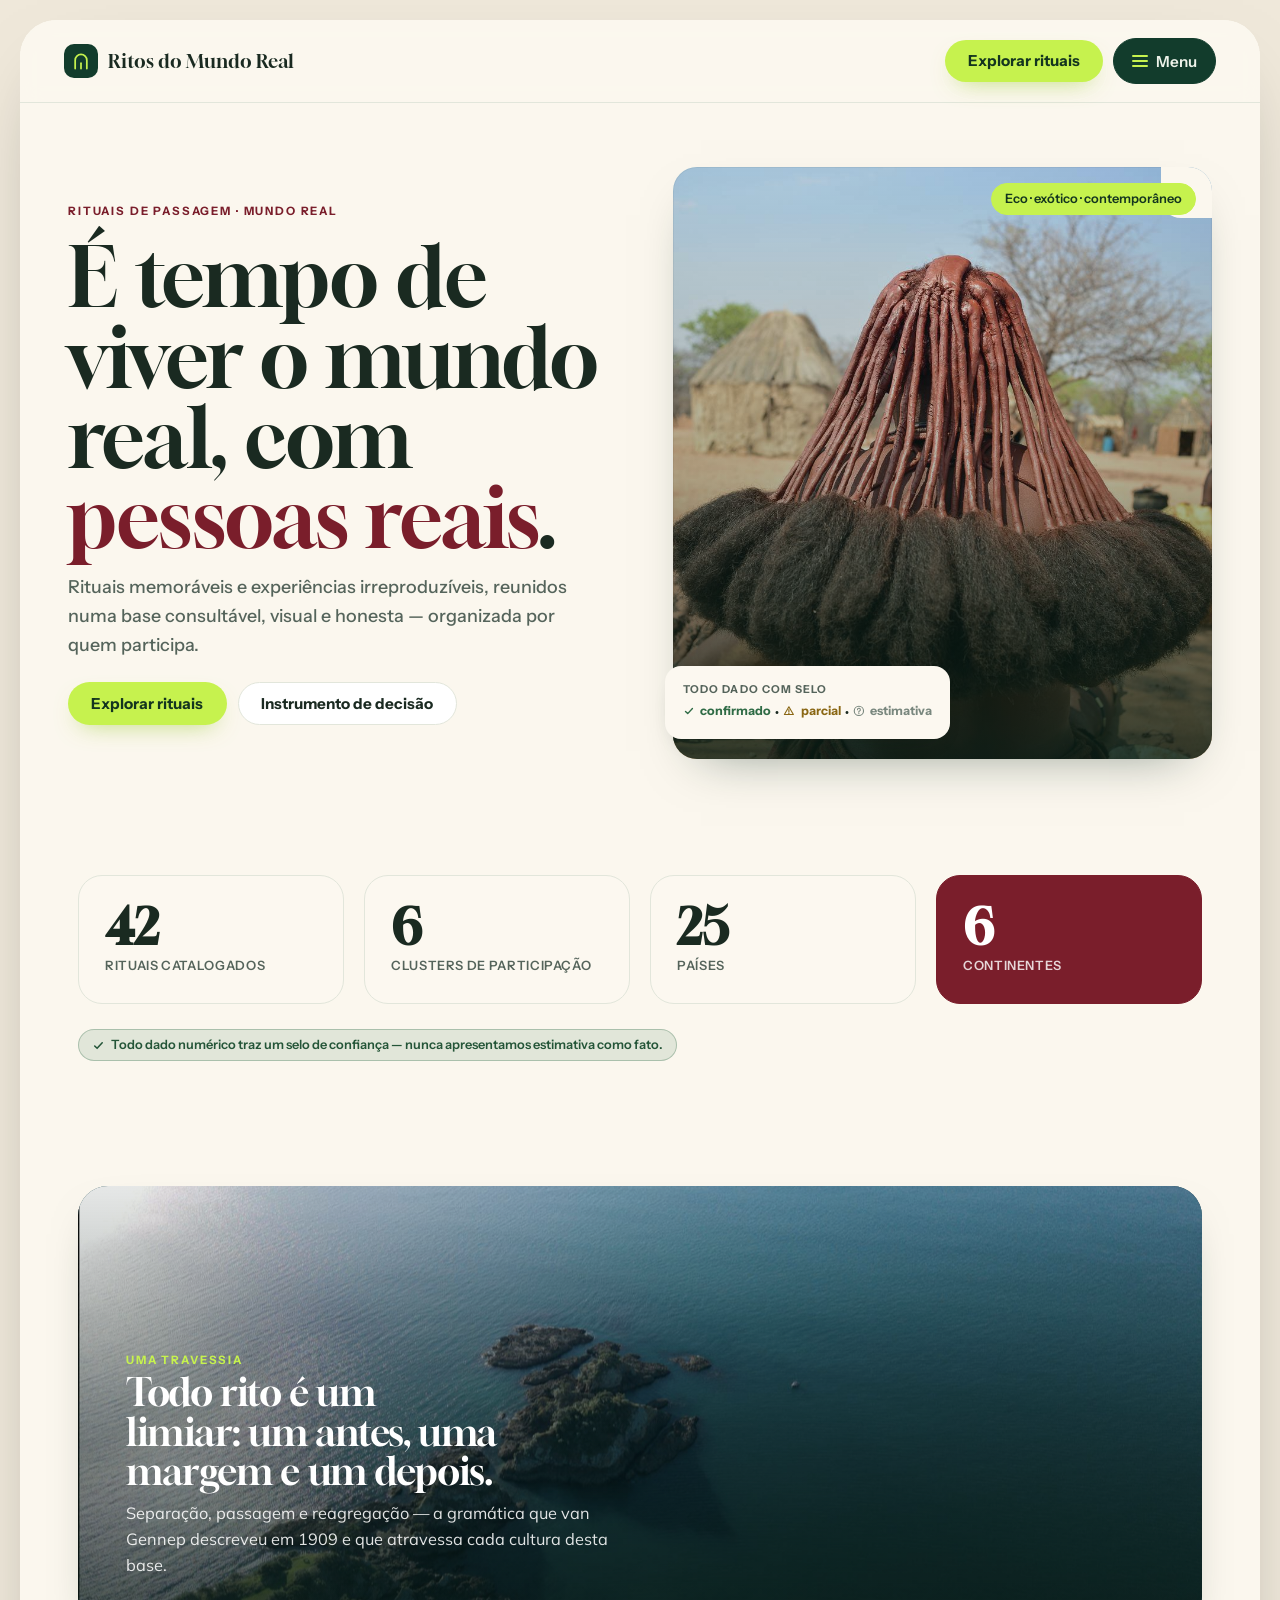
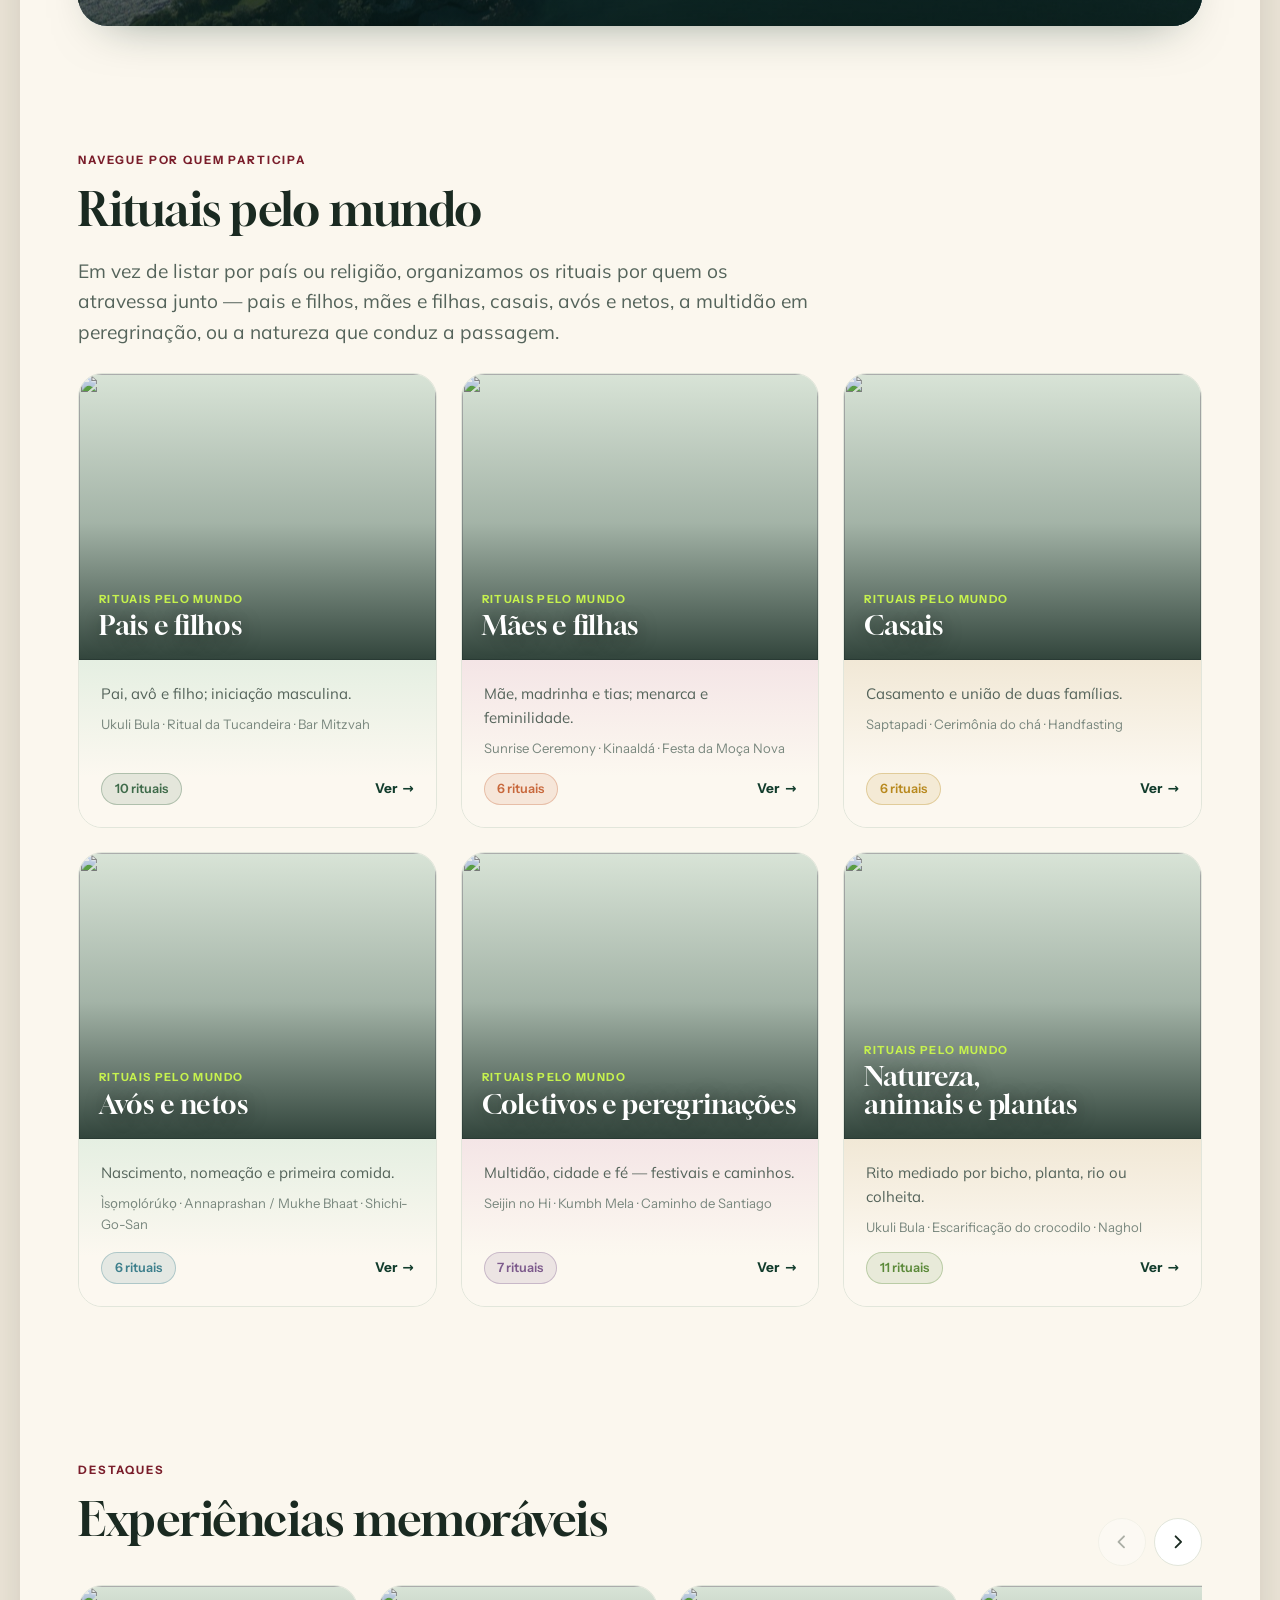
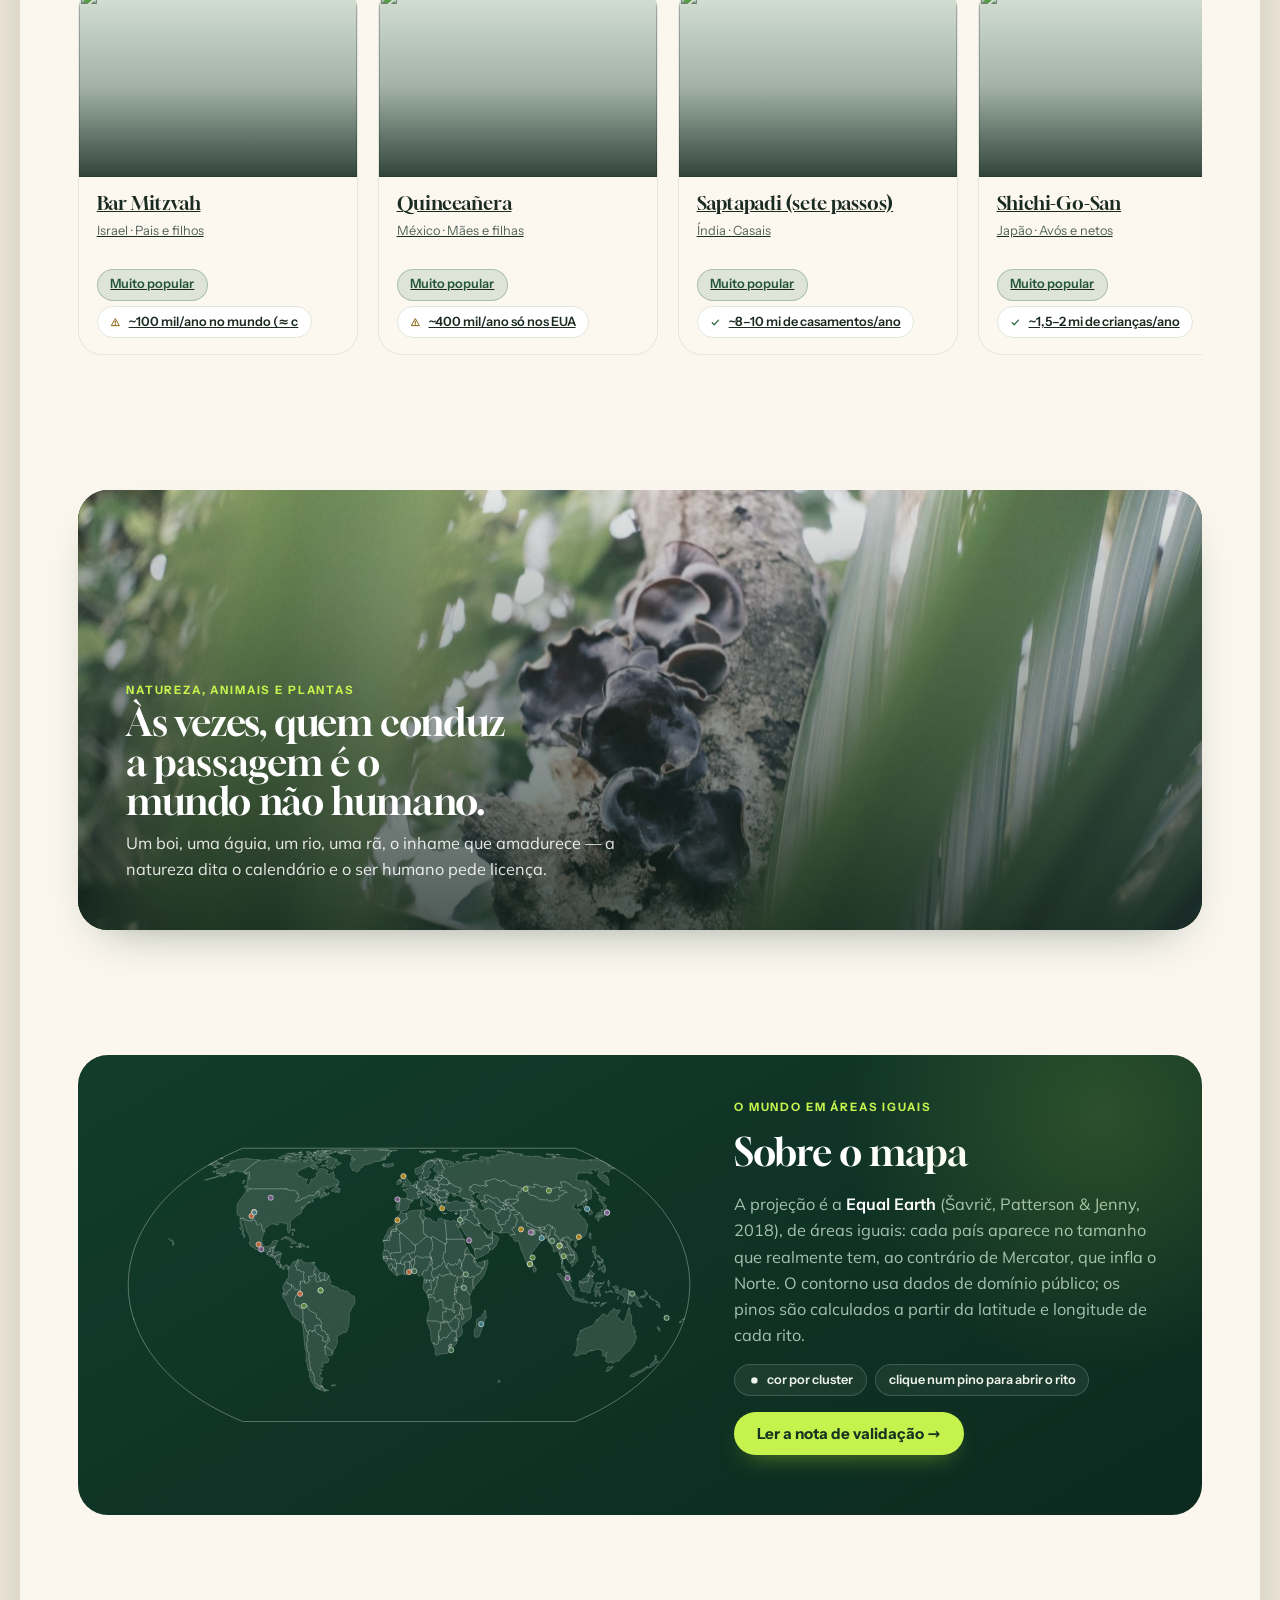
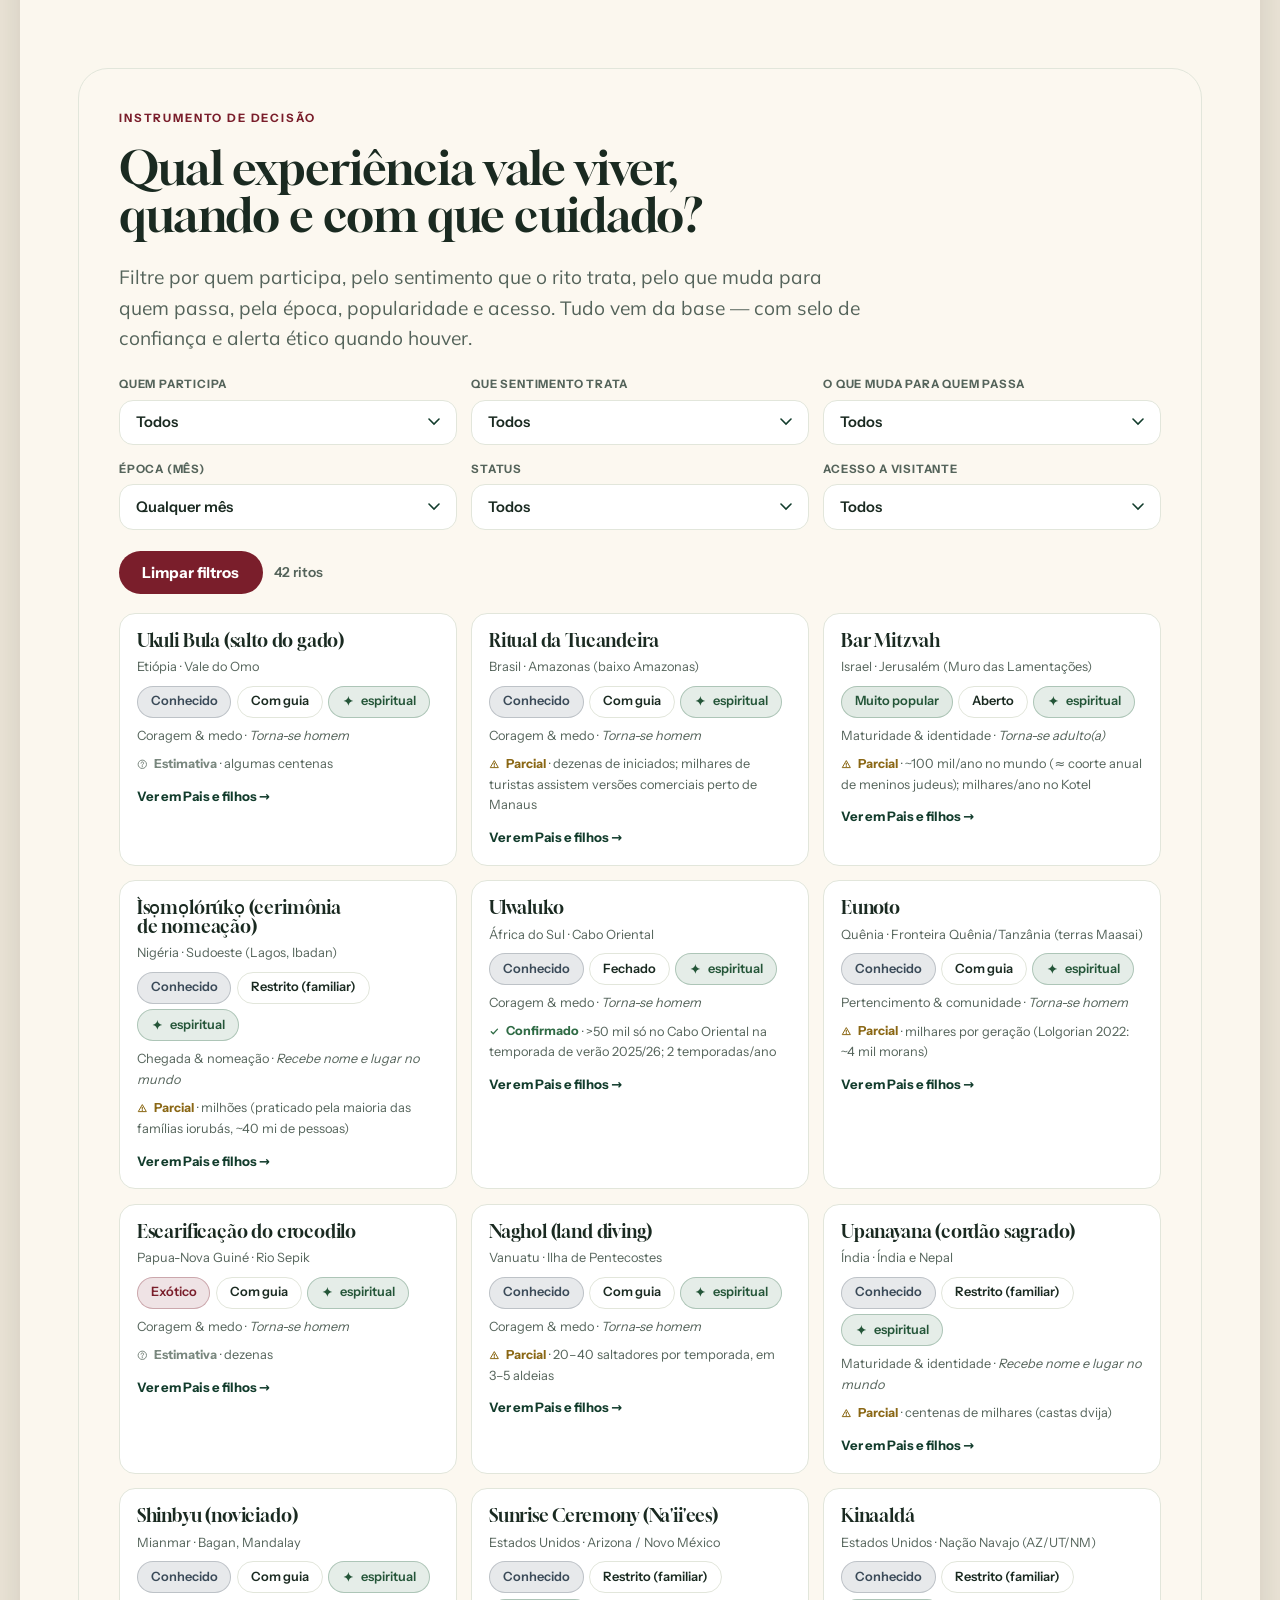
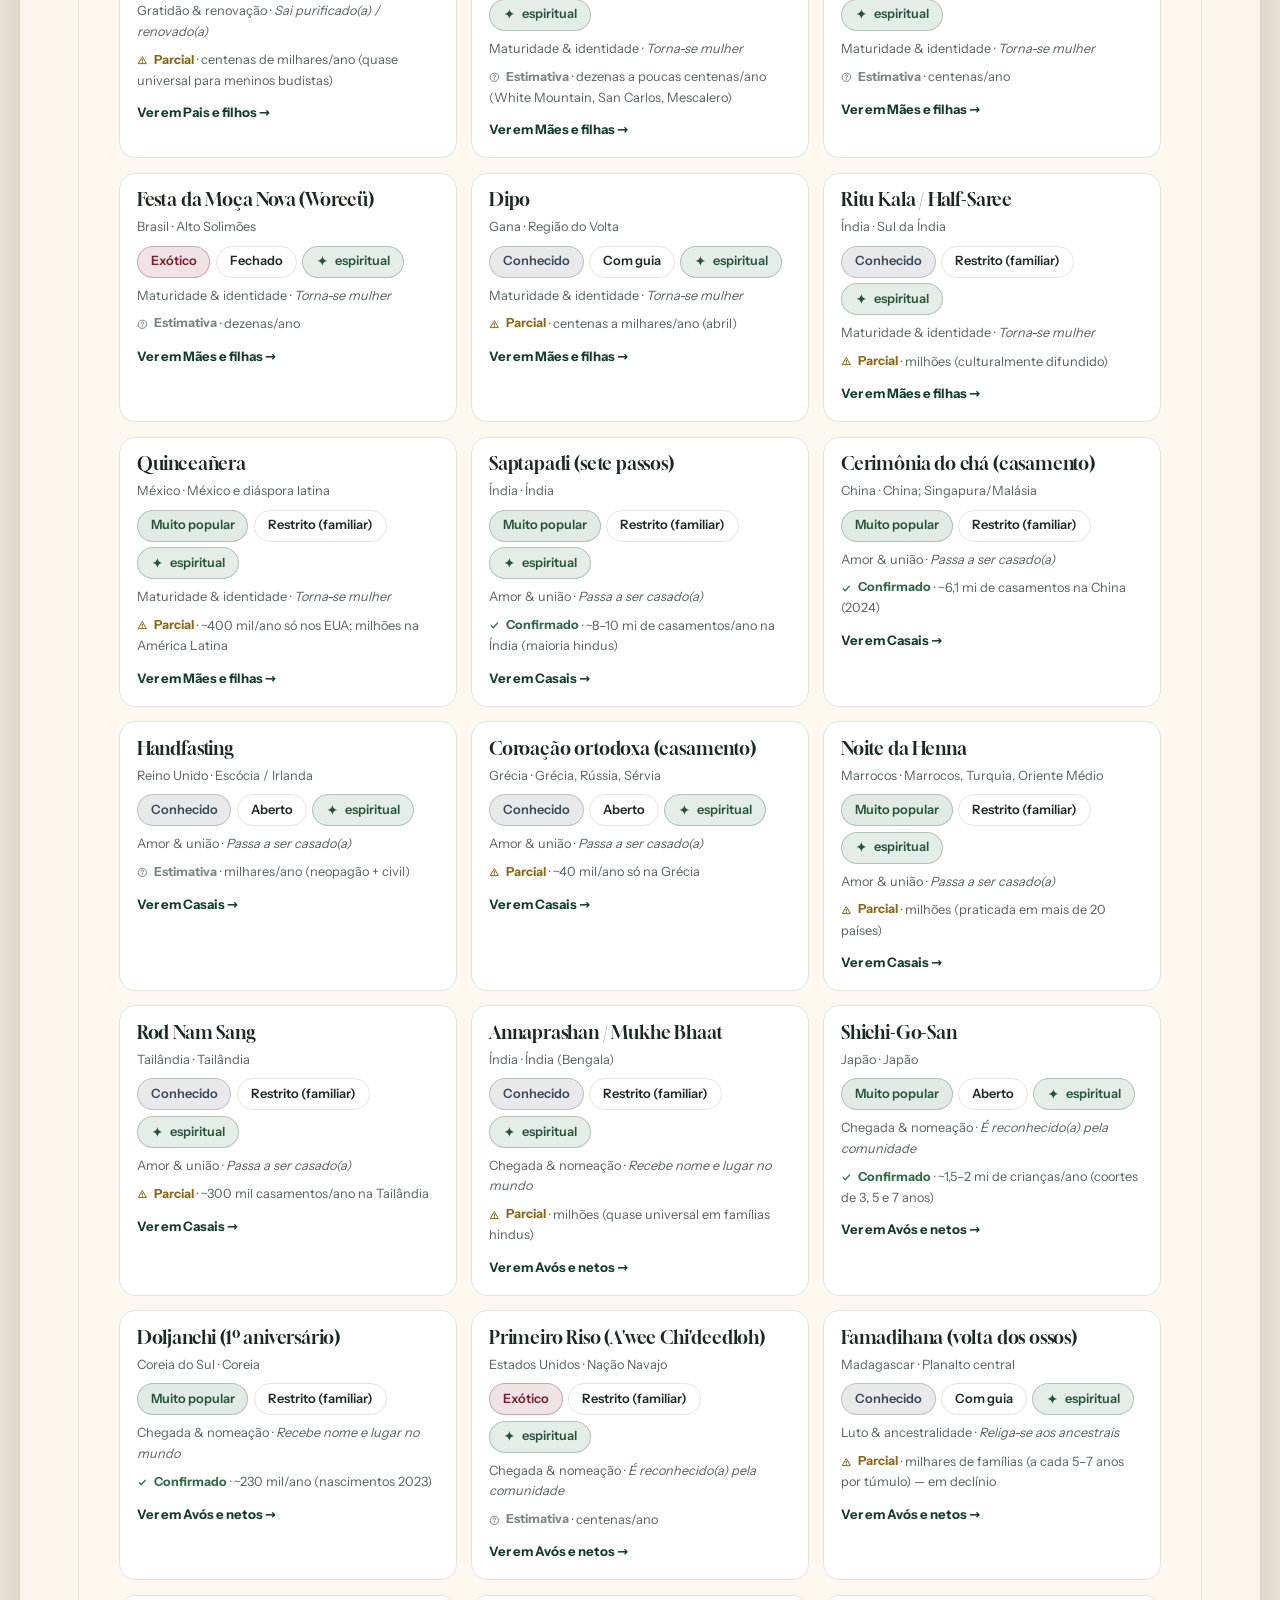
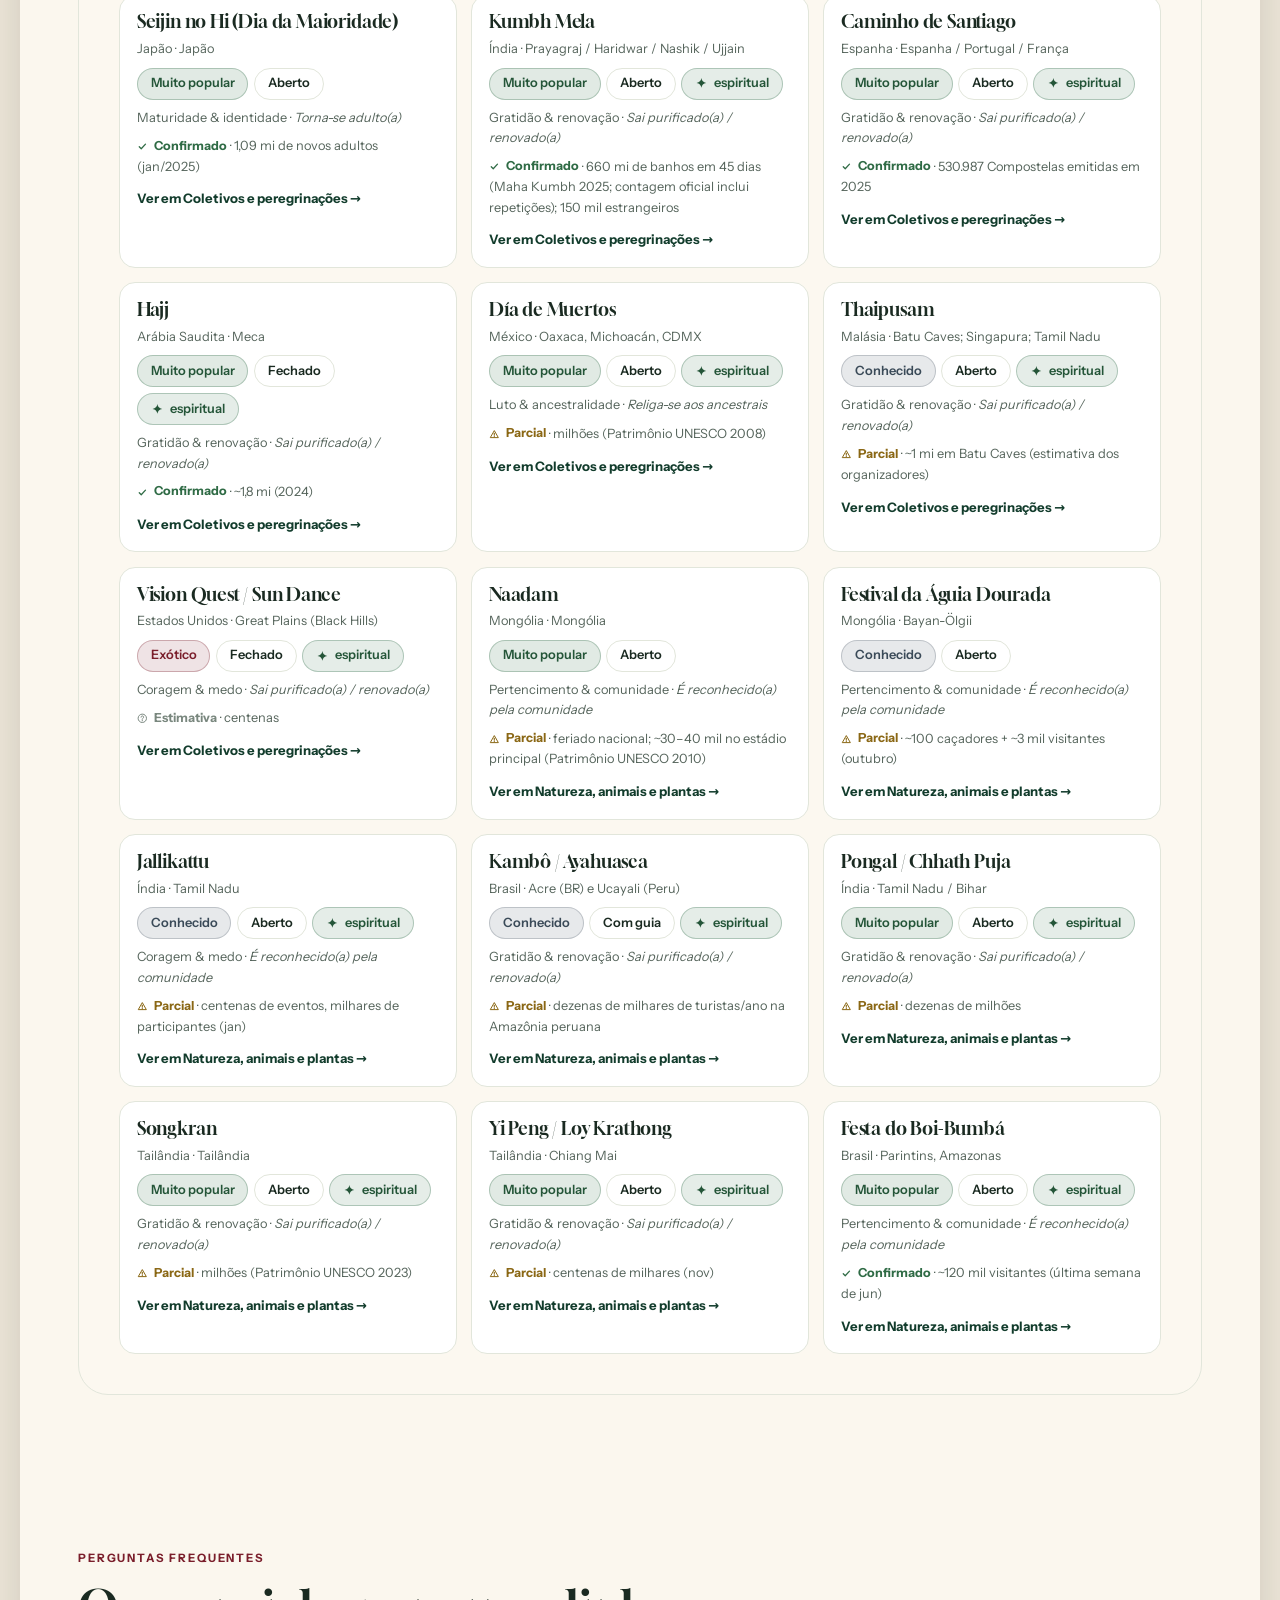
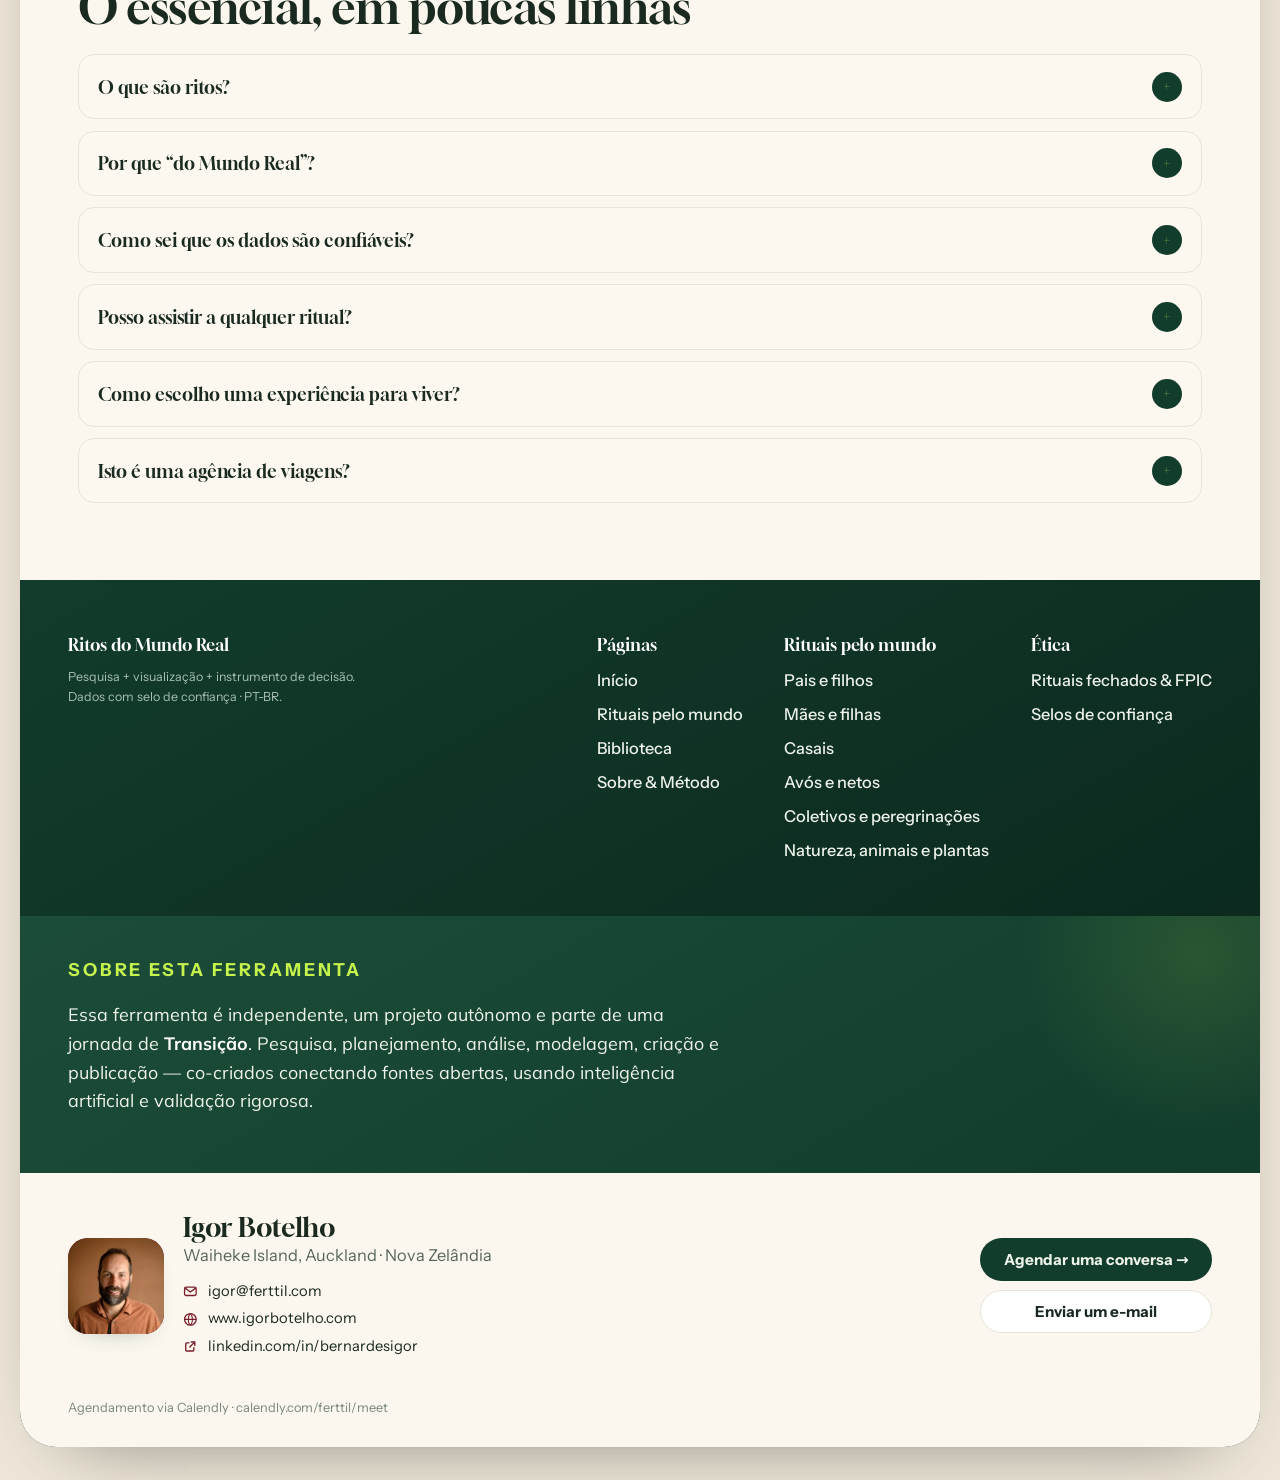
==== commit 8dbdb0af: "Sem emojis (ícones SVG), megamenu com subpáginas, hub "Rituais pelo mundo", fotos otimizadas - Remov" ====
--- a/index.html
+++ b/index.html
@@ -4,11 +4,11 @@
   <meta charset="UTF-8">
   <meta name="viewport" content="width=device-width, initial-scale=1">
   <title>Ritos do Mundo Real — rituais de passagem do mundo, com selo de confiança</title>
-  <meta name="description" content="Uma base consultável, visual e honesta de rituais de passagem do mundo — organizada por quem participa, com selos de confiança sobre cada dado e cuidado ético em cada indicação.">
+  <meta name="description" content="Uma base consultável, visual e honesta de rituais de passagem do mundo — organizada por quem participa, com selos de confiança e cuidado ético.">
   <link rel="canonical" href="https://ritos.exemplo/">
   <meta property="og:type" content="website">
-  <meta property="og:title" content="Ritos do Mundo Real">
-  <meta property="og:description" content="Rituais de passagem do mundo, organizados por quem participa — com selos de confiança e cuidado ético.">
+  <meta property="og:title" content="Ritos do Mundo Real — rituais de passagem do mundo, com selo de confiança">
+  <meta property="og:description" content="Uma base consultável, visual e honesta de rituais de passagem do mundo — organizada por quem participa, com selos de confiança e cuidado ético.">
   <meta property="og:image" content="https://ritos.exemplo/og.jpg">
   <meta name="twitter:card" content="summary_large_image">
   <link rel="icon" href="favicon.svg" type="image/svg+xml">
@@ -22,9 +22,8 @@
   <div class="frame">
     <div class="sheet">
 
-      <!-- HEADER -->
       <header class="site-head">
-        <a class="brand" href="./"><span class="mark" aria-hidden="true">✳</span>Ritos do Mundo Real</a>
+        <a class="brand" href=""><span class="mark" aria-hidden="true"><svg viewBox="0 0 24 24"><path d="M5 21V11a7 7 0 0 1 14 0v10" fill="none" stroke="currentColor" stroke-width="2.1" stroke-linecap="round"/><path d="M12 21v-6.4" fill="none" stroke="currentColor" stroke-width="2.1" stroke-linecap="round"/></svg></span>Ritos do Mundo Real</a>
         <div class="head-actions">
           <a class="btn btn--lime" href="#rituais">Explorar rituais</a>
           <button class="menu-btn" id="menu-toggle" aria-expanded="false" aria-controls="menu-overlay">
@@ -33,38 +32,31 @@
         </div>
       </header>
 
-      <!-- MENU OVERLAY (compartilhado) -->
       <div class="menu-overlay" id="menu-overlay" role="dialog" aria-modal="true" aria-label="Menu de navegação">
         <div class="menu-top">
-          <a class="brand" href="./"><span class="mark" aria-hidden="true">✳</span>Ritos do Mundo Real</a>
-          <button class="menu-close" id="menu-close" aria-label="Fechar menu">✕</button>
+          <a class="brand" href=""><span class="mark" aria-hidden="true"><svg viewBox="0 0 24 24"><path d="M5 21V11a7 7 0 0 1 14 0v10" fill="none" stroke="currentColor" stroke-width="2.1" stroke-linecap="round"/><path d="M12 21v-6.4" fill="none" stroke="currentColor" stroke-width="2.1" stroke-linecap="round"/></svg></span>Ritos do Mundo Real</a>
+          <button class="menu-close" id="menu-close" aria-label="Fechar menu"><svg class="ic" viewBox="0 0 16 16" aria-hidden="true"><path d="M4 4l8 8M12 4l-8 8" fill="none" stroke="currentColor" stroke-width="1.7" stroke-linecap="round"/></svg></button>
         </div>
         <div class="menu-body">
-          <nav class="menu-nav" aria-label="Páginas">
-            <a href="./">Início</a>
-            <a href="clusters/pais-e-filhos/">Rituais pelo mundo</a>
-            <a href="biblioteca/">Biblioteca</a>
-            <a href="sobre/">Sobre &amp; Método</a>
+          <nav class="megamenu" aria-label="Páginas e subpáginas">
+            <a class="mm-page" href="">Início</a>
+            <div class="mm-block">
+              <a class="mm-page" href="clusters/">Rituais pelo mundo</a>
+              <div class="mm-subs"><a href="clusters/pais-e-filhos/">Pais e filhos</a><a href="clusters/maes-e-filhas/">Mães e filhas</a><a href="clusters/casais/">Casais</a><a href="clusters/avos-e-netos/">Avós e netos</a><a href="clusters/coletivos-e-peregrinacoes/">Coletivos e peregrinações</a><a href="clusters/natureza-animais-e-plantas/">Natureza, animais e plantas</a></div>
+            </div>
+            <a class="mm-page" href="biblioteca/">Biblioteca</a>
+            <a class="mm-page" href="sobre/">Sobre &amp; Método</a>
           </nav>
-          <div class="menu-sub">
-            <h3>Visualizar cada cluster</h3>
-            <div class="rl">
-              <a href="clusters/pais-e-filhos/">Pais e filhos</a>
-              <a href="clusters/maes-e-filhas/">Mães e filhas</a>
-              <a href="clusters/casais/">Casais</a>
-              <a href="clusters/avos-e-netos/">Avós e netos</a>
-              <a href="clusters/coletivos-e-peregrinacoes/">Coletivos e peregrinações</a>
-              <a href="clusters/natureza-animais-e-plantas/">Natureza, animais e plantas</a>
-            </div>
-            <div class="menu-cta">
-              <a class="btn btn--lime" href="https://calendly.com/ferttil/meet" target="_blank" rel="noopener">Agendar uma conversa →</a>
-            </div>
-          </div>
+          <aside class="mm-aside">
+            <p class="eyebrow" style="color:var(--lime)">Comece por aqui</p>
+            <p style="color:var(--on-forest-dim)">Filtre rituais por quem participa, pelo sentimento que tratam e pelo que muda para quem passa — no instrumento de decisão.</p>
+            <a class="btn btn--lime" href="#instrumento">Instrumento de decisão</a>
+            <a class="btn btn--ghost" style="color:#fff" href="https://calendly.com/ferttil/meet" target="_blank" rel="noopener">Agendar uma conversa</a>
+          </aside>
         </div>
       </div>
 
       <main id="conteudo">
-        <!-- HERO -->
         <section class="hero">
           <div>
             <p class="eyebrow">Rituais de passagem · mundo real</p>
@@ -83,14 +75,13 @@
             <span class="pill pill--lime hero__badge">Eco · exótico · contemporâneo</span>
             <div class="hero__float">
               <div class="k">Todo dado com selo</div>
-              <div class="v">✅ confirmado · ⚠️ parcial · ❓ estimativa</div>
+              <div class="v"><span class="seal seal--conf"><svg class="ic" viewBox="0 0 16 16" aria-hidden="true"><path d="M3.4 8.7l3 3L12.8 4.7" fill="none" stroke="currentColor" stroke-width="1.9" stroke-linecap="round" stroke-linejoin="round"/></svg> confirmado</span> · <span class="seal seal--parcial"><svg class="ic" viewBox="0 0 16 16" aria-hidden="true"><path d="M8 2.4l6.1 10.6H1.9z" fill="none" stroke="currentColor" stroke-width="1.5" stroke-linejoin="round"/><path d="M8 6.3v3.2" stroke="currentColor" stroke-width="1.6" stroke-linecap="round"/><circle cx="8" cy="11.5" r=".95" fill="currentColor"/></svg> parcial</span> · <span class="seal seal--estimativa"><svg class="ic" viewBox="0 0 16 16" aria-hidden="true"><circle cx="8" cy="8" r="6.3" fill="none" stroke="currentColor" stroke-width="1.5"/><path d="M6.1 6.3a1.95 1.95 0 1 1 2.7 1.8c-.6.3-.95.75-.95 1.4v.25" fill="none" stroke="currentColor" stroke-width="1.4" stroke-linecap="round"/><circle cx="8" cy="11.6" r=".9" fill="currentColor"/></svg> estimativa</span></div>
             </div>
           </div>
         </section>
 
         <p id="data-error" class="wrap" role="alert" hidden style="color:var(--velvet);padding-top:1rem"></p>
 
-        <!-- NÚMEROS -->
         <section class="section wrap" aria-label="Panorama">
           <div class="stats">
             <div class="stat reveal"><b id="stat-ritos">—</b><span>rituais catalogados</span></div>
@@ -98,12 +89,11 @@
             <div class="stat reveal"><b id="stat-paises">—</b><span>países</span></div>
             <div class="stat stat--velvet reveal"><b id="stat-continentes">—</b><span>continentes</span></div>
             <div class="stats__note">
-              <span class="pill pill--moss"><span class="ic">✅</span> Todo dado numérico traz um selo de confiança — nunca apresentamos estimativa como fato.</span>
-            </div>
-          </div>
-        </section>
-
-        <!-- BANNER DE TRANSIÇÃO (foto do usuário: assets/img/transicao.jpg) -->
+              <span class="pill pill--moss"><svg class="ic" viewBox="0 0 16 16" aria-hidden="true"><path d="M3.4 8.7l3 3L12.8 4.7" fill="none" stroke="currentColor" stroke-width="1.9" stroke-linecap="round" stroke-linejoin="round"/></svg> Todo dado numérico traz um selo de confiança — nunca apresentamos estimativa como fato.</span>
+            </div>
+          </div>
+        </section>
+
         <section class="section--tight wrap">
           <div class="banner banner--transicao reveal" data-parallax>
             <div class="parallax-layer" style="background-image:url('assets/img/transicao.jpg')" aria-hidden="true"></div>
@@ -115,7 +105,6 @@
           </div>
         </section>
 
-        <!-- RITUAIS PELO MUNDO -->
         <section class="section wrap" id="rituais" aria-labelledby="rituais-h">
           <p class="eyebrow">Navegue por quem participa</p>
           <h2 id="rituais-h" class="h-sec">Rituais pelo mundo</h2>
@@ -123,24 +112,19 @@
           <div class="cluster-grid" id="cluster-grid"></div>
         </section>
 
-        <!-- CARROSSEL DE DESTAQUES -->
         <section class="section wrap" aria-labelledby="dest-h">
           <div class="carousel" data-carousel>
             <div class="carousel__head">
-              <div>
-                <p class="eyebrow">Destaques</p>
-                <h2 id="dest-h" class="h-sec">Experiências memoráveis</h2>
+              <div><p class="eyebrow">Destaques</p><h2 id="dest-h" class="h-sec">Experiências memoráveis</h2></div>
+              <div class="carousel__nav">
+                <button class="cbtn" data-car-prev aria-label="Anterior"><svg class="ic" viewBox="0 0 16 16" aria-hidden="true"><path d="M10 3l-5 5 5 5" fill="none" stroke="currentColor" stroke-width="1.7" stroke-linecap="round" stroke-linejoin="round"/></svg></button>
+                <button class="cbtn" data-car-next aria-label="Próximo"><svg class="ic" viewBox="0 0 16 16" aria-hidden="true"><path d="M6 3l5 5-5 5" fill="none" stroke="currentColor" stroke-width="1.7" stroke-linecap="round" stroke-linejoin="round"/></svg></button>
               </div>
-              <div class="carousel__nav">
-                <button class="cbtn" data-car-prev aria-label="Anterior">←</button>
-                <button class="cbtn" data-car-next aria-label="Próximo">→</button>
-              </div>
             </div>
             <div class="carousel__track" id="featured-track" tabindex="0" aria-label="Rituais em destaque"></div>
           </div>
         </section>
 
-        <!-- BANNER NATUREZA (foto do usuário: assets/img/natureza.jpg) -->
         <section class="section--tight wrap">
           <div class="banner banner--natureza reveal" data-parallax>
             <div class="parallax-layer" style="background-image:url('assets/img/natureza.jpg')" aria-hidden="true"></div>
@@ -152,7 +136,6 @@
           </div>
         </section>
 
-        <!-- BANNER DO MAPA (Equal Earth) -->
         <section class="section wrap" aria-labelledby="mapa-h">
           <div class="mapbanner reveal">
             <div class="map-holder" id="map-banner" aria-label="Mapa-múndi com os rituais plotados por cluster"></div>
@@ -161,7 +144,7 @@
               <h2 id="mapa-h">Sobre o mapa</h2>
               <p>A projeção é a <strong style="color:#fff">Equal Earth</strong> (Šavrič, Patterson &amp; Jenny, 2018), de áreas iguais: cada país aparece no tamanho que realmente tem, ao contrário de Mercator, que infla o Norte. O contorno usa dados de domínio público; os pinos são calculados a partir da latitude e longitude de cada rito.</p>
               <div class="map-legend">
-                <span class="pill"><span class="ic">●</span> cor por cluster</span>
+                <span class="pill"><svg class="ic" viewBox="0 0 16 16" aria-hidden="true"><circle cx="8" cy="8" r="4" fill="currentColor"/></svg> cor por cluster</span>
                 <span class="pill">clique num pino para abrir o rito</span>
               </div>
               <p style="margin-top:1rem"><a class="btn btn--lime" href="sobre/#mapa">Ler a nota de validação →</a></p>
@@ -169,7 +152,6 @@
           </div>
         </section>
 
-        <!-- INSTRUMENTO DE DECISÃO -->
         <section class="section wrap" id="instrumento" aria-labelledby="filtro-h">
           <div class="tool">
             <p class="eyebrow">Instrumento de decisão</p>
@@ -191,56 +173,29 @@
           </div>
         </section>
 
-        <!-- FAQ (acordeão) -->
         <section class="section wrap" aria-labelledby="acc-h">
           <p class="eyebrow">Perguntas frequentes</p>
           <h2 id="acc-h" class="h-sec">O essencial, em poucas linhas</h2>
           <div class="accordion" style="margin-top:1.4rem" data-accordion>
-            <div class="acc-item">
-              <button class="acc-head" aria-expanded="false"><span>O que são ritos?</span><span class="ico" aria-hidden="true">+</span></button>
-              <div class="acc-body"><div class="acc-body-inner"><p>São cerimônias que marcam a passagem de uma fase da vida para outra — nascer, virar adulto, casar, reencontrar os mortos. O antropólogo Arnold van Gennep (1909) mostrou que quase todas seguem três tempos: <strong>separação</strong> do que se era, uma <strong>margem</strong> (o limiar) e a <strong>reagregação</strong> num novo lugar social. São o corpo, o tempo e a comunidade que tornam cada rito irreproduzível.</p></div></div>
-            </div>
-            <div class="acc-item">
-              <button class="acc-head" aria-expanded="false"><span>Por que “do Mundo Real”?</span><span class="ico" aria-hidden="true">+</span></button>
-              <div class="acc-body"><div class="acc-body-inner"><p>Sem telas, sem prompts, sem wi-fi, você vai ver que o tempo e a qualidade no Planeta Terra são reenergizantes. Estes rituais só acontecem uma vez, num corpo que não ensaia e diante de pessoas reais — o oposto do que se reproduz num feed.</p></div></div>
-            </div>
-            <div class="acc-item">
-              <button class="acc-head" aria-expanded="false"><span>Como sei que os dados são confiáveis?</span><span class="ico" aria-hidden="true">+</span></button>
-              <div class="acc-body"><div class="acc-body-inner"><p>Todo número traz um selo: ✅ <strong>confirmado</strong> (fonte oficial), ⚠️ <strong>parcial</strong> (ordem de grandeza a partir de fontes secundárias) e ❓ <strong>estimativa</strong> (sem dado público). A cor nunca aparece sozinha; vem sempre com texto. Nunca apresentamos estimativa como fato.</p></div></div>
-            </div>
-            <div class="acc-item">
-              <button class="acc-head" aria-expanded="false"><span>Posso assistir a qualquer ritual?</span><span class="ico" aria-hidden="true">+</span></button>
-              <div class="acc-body"><div class="acc-body-inner"><p>Não. Alguns são <strong>fechados</strong> (Sun Dance, Vision Quest, Ulwaluko, Festa da Moça Nova sem convite, o Hajj em Meca): listamos como conhecimento, sem indexar operadores nem vídeos comerciais, em respeito ao consentimento livre, prévio e informado. O campo “acesso” diz de cada um: aberto, com guia, restrito ou fechado.</p></div></div>
-            </div>
-            <div class="acc-item">
-              <button class="acc-head" aria-expanded="false"><span>Como escolho uma experiência para viver?</span><span class="ico" aria-hidden="true">+</span></button>
-              <div class="acc-body"><div class="acc-body-inner"><p>Use o <a href="#instrumento">Instrumento de decisão</a>: filtre por quem participa, pelo sentimento que o rito trata, pelo que muda para quem passa, pela época, popularidade e acesso. Cada resultado traz o selo de confiança e, quando houver, o alerta ético.</p></div></div>
-            </div>
-            <div class="acc-item">
-              <button class="acc-head" aria-expanded="false"><span>Isto é uma agência de viagens?</span><span class="ico" aria-hidden="true">+</span></button>
-              <div class="acc-body"><div class="acc-body-inner"><p>Não. É um projeto independente de pesquisa e curadoria. Quando o assunto é ir até lá, defendemos turismo com cuidado: operador comunitário, remuneração direta, sem encenação fora de época — e alertamos sobre turismo-espetáculo, bem-estar animal e overtourism, com fonte e sem tomar partido.</p></div></div>
-            </div>
-            <div class="acc-item">
-              <button class="acc-head" aria-expanded="false"><span>De onde vêm as fotos e os vídeos?</span><span class="ico" aria-hidden="true">+</span></button>
-              <div class="acc-body"><div class="acc-body-inner"><p>As fotos de atmosfera vêm de bancos livres (Unsplash/Pexels); os vídeos são links para documentários e registros no YouTube, priorizando fontes reputáveis. Não hospedamos imagens de terceiros dos rituais em si, e evitamos qualquer imagem de menores em contextos de nudez.</p></div></div>
-            </div>
+            <div class="acc-item"><button class="acc-head" aria-expanded="false"><span>O que são ritos?</span><span class="ico" aria-hidden="true">+</span></button><div class="acc-body"><div class="acc-body-inner"><p>São cerimônias que marcam a passagem de uma fase da vida para outra — nascer, virar adulto, casar, reencontrar os mortos. O antropólogo Arnold van Gennep (1909) mostrou que quase todas seguem três tempos: <strong>separação</strong> do que se era, uma <strong>margem</strong> (o limiar) e a <strong>reagregação</strong> num novo lugar social. São o corpo, o tempo e a comunidade que tornam cada rito irreproduzível.</p></div></div></div>
+            <div class="acc-item"><button class="acc-head" aria-expanded="false"><span>Por que “do Mundo Real”?</span><span class="ico" aria-hidden="true">+</span></button><div class="acc-body"><div class="acc-body-inner"><p>Sem telas, sem prompts, sem wi-fi, você vai ver que o tempo e a qualidade no Planeta Terra são reenergizantes. Estes rituais só acontecem uma vez, num corpo que não ensaia e diante de pessoas reais — o oposto do que se reproduz num feed.</p></div></div></div>
+            <div class="acc-item"><button class="acc-head" aria-expanded="false"><span>Como sei que os dados são confiáveis?</span><span class="ico" aria-hidden="true">+</span></button><div class="acc-body"><div class="acc-body-inner"><p>Todo número traz um selo: <span class="seal seal--conf"><svg class="ic" viewBox="0 0 16 16" aria-hidden="true"><path d="M3.4 8.7l3 3L12.8 4.7" fill="none" stroke="currentColor" stroke-width="1.9" stroke-linecap="round" stroke-linejoin="round"/></svg> confirmado</span> (fonte oficial), <span class="seal seal--parcial"><svg class="ic" viewBox="0 0 16 16" aria-hidden="true"><path d="M8 2.4l6.1 10.6H1.9z" fill="none" stroke="currentColor" stroke-width="1.5" stroke-linejoin="round"/><path d="M8 6.3v3.2" stroke="currentColor" stroke-width="1.6" stroke-linecap="round"/><circle cx="8" cy="11.5" r=".95" fill="currentColor"/></svg> parcial</span> (ordem de grandeza) e <span class="seal seal--estimativa"><svg class="ic" viewBox="0 0 16 16" aria-hidden="true"><circle cx="8" cy="8" r="6.3" fill="none" stroke="currentColor" stroke-width="1.5"/><path d="M6.1 6.3a1.95 1.95 0 1 1 2.7 1.8c-.6.3-.95.75-.95 1.4v.25" fill="none" stroke="currentColor" stroke-width="1.4" stroke-linecap="round"/><circle cx="8" cy="11.6" r=".9" fill="currentColor"/></svg> estimativa</span> (sem dado público). A cor nunca aparece sozinha; vem sempre com texto. Nunca apresentamos estimativa como fato.</p></div></div></div>
+            <div class="acc-item"><button class="acc-head" aria-expanded="false"><span>Posso assistir a qualquer ritual?</span><span class="ico" aria-hidden="true">+</span></button><div class="acc-body"><div class="acc-body-inner"><p>Não. Alguns são <strong>fechados</strong> (Sun Dance, Vision Quest, Ulwaluko, Festa da Moça Nova sem convite, o Hajj em Meca): listamos como conhecimento, sem indexar operadores nem vídeos comerciais, em respeito ao consentimento livre, prévio e informado. O campo “acesso” diz de cada um: aberto, com guia, restrito ou fechado.</p></div></div></div>
+            <div class="acc-item"><button class="acc-head" aria-expanded="false"><span>Como escolho uma experiência para viver?</span><span class="ico" aria-hidden="true">+</span></button><div class="acc-body"><div class="acc-body-inner"><p>Use o <a href="#instrumento">Instrumento de decisão</a>: filtre por quem participa, pelo sentimento que o rito trata, pelo que muda para quem passa, pela época, popularidade e acesso. Cada resultado traz o selo de confiança e, quando houver, o alerta ético.</p></div></div></div>
+            <div class="acc-item"><button class="acc-head" aria-expanded="false"><span>Isto é uma agência de viagens?</span><span class="ico" aria-hidden="true">+</span></button><div class="acc-body"><div class="acc-body-inner"><p>Não. É um projeto independente de pesquisa e curadoria. Quando o assunto é ir até lá, defendemos turismo com cuidado: operador comunitário, remuneração direta, sem encenação fora de época — e alertamos sobre turismo-espetáculo, bem-estar animal e overtourism, com fonte e sem tomar partido.</p></div></div></div>
           </div>
         </section>
       </main>
 
-      <!-- RODAPÉ -->
       <footer class="site-foot">
-        <div class="col">
-          <b>Ritos do Mundo Real</b>
-          <small>Pesquisa + visualização + instrumento de decisão.<br>Dados com selo de confiança · PT-BR.</small>
-        </div>
+        <div class="col"><b>Ritos do Mundo Real</b><small>Pesquisa + visualização + instrumento de decisão.<br>Dados com selo de confiança · PT-BR.</small></div>
         <div class="cols">
-          <div class="col"><b>Navegar</b><a href="clusters/pais-e-filhos/">Rituais pelo mundo</a><a href="biblioteca/">Biblioteca</a><a href="sobre/">Sobre &amp; Método</a></div>
+          <div class="col"><b>Páginas</b><a href="">Início</a><a href="clusters/">Rituais pelo mundo</a><a href="biblioteca/">Biblioteca</a><a href="sobre/">Sobre &amp; Método</a></div>
+          <div class="col"><b>Rituais pelo mundo</b><a href="clusters/pais-e-filhos/">Pais e filhos</a><a href="clusters/maes-e-filhas/">Mães e filhas</a><a href="clusters/casais/">Casais</a><a href="clusters/avos-e-netos/">Avós e netos</a><a href="clusters/coletivos-e-peregrinacoes/">Coletivos e peregrinações</a><a href="clusters/natureza-animais-e-plantas/">Natureza, animais e plantas</a></div>
           <div class="col"><b>Ética</b><a href="sobre/#etica">Rituais fechados &amp; FPIC</a><a href="sobre/#selos">Selos de confiança</a></div>
         </div>
       </footer>
 
-      <!-- BLOCO DO AUTOR (abaixo do rodapé) -->
       <section class="author" aria-label="Sobre esta ferramenta">
         <div class="author__band">
           <p class="eyebrow">Sobre esta ferramenta</p>
@@ -253,9 +208,9 @@
               <h3 class="author__name">Igor Botelho</h3>
               <p class="author__loc">Waiheke Island, Auckland · Nova Zelândia</p>
               <div class="author__links">
-                <a href="mailto:igor@ferttil.com">✉ igor@ferttil.com</a>
-                <a href="https://www.igorbotelho.com" target="_blank" rel="noopener">◎ www.igorbotelho.com</a>
-                <a href="https://linkedin.com/in/bernardesigor" target="_blank" rel="noopener">in linkedin.com/in/bernardesigor</a>
+                <a href="mailto:igor@ferttil.com"><svg class="ic" viewBox="0 0 16 16" aria-hidden="true"><rect x="1.7" y="3.5" width="12.6" height="9" rx="1.6" fill="none" stroke="currentColor" stroke-width="1.4"/><path d="M2.3 4.5 8 8.7l5.7-4.2" fill="none" stroke="currentColor" stroke-width="1.4" stroke-linecap="round"/></svg> igor@ferttil.com</a>
+                <a href="https://www.igorbotelho.com" target="_blank" rel="noopener"><svg class="ic" viewBox="0 0 16 16" aria-hidden="true"><circle cx="8" cy="8" r="6.3" fill="none" stroke="currentColor" stroke-width="1.4"/><path d="M1.8 8h12.4M8 1.7c3 2.4 3 10.2 0 12.6M8 1.7c-3 2.4-3 10.2 0 12.6" fill="none" stroke="currentColor" stroke-width="1.15"/></svg> www.igorbotelho.com</a>
+                <a href="https://linkedin.com/in/bernardesigor" target="_blank" rel="noopener"><svg class="ic" viewBox="0 0 16 16" aria-hidden="true"><path d="M9 3.2h3.8V7" fill="none" stroke="currentColor" stroke-width="1.5" stroke-linecap="round" stroke-linejoin="round"/><path d="M12.6 3.4 7.4 8.6" fill="none" stroke="currentColor" stroke-width="1.5" stroke-linecap="round"/><path d="M11.8 9.5V12a1 1 0 0 1-1 1H4a1 1 0 0 1-1-1V5.2a1 1 0 0 1 1-1h2.5" fill="none" stroke="currentColor" stroke-width="1.5" stroke-linecap="round"/></svg> linkedin.com/in/bernardesigor</a>
               </div>
             </div>
           </div>
--- a/assets/css/site.css
+++ b/assets/css/site.css
@@ -404,6 +404,30 @@
 .author__photo{position:relative}
 .author__photo::before{content:attr(data-mono);position:absolute;inset:0;display:grid;place-items:center;font-family:var(--font-display);font-size:1.9rem;color:#fff}
 .author__photo img{position:relative;z-index:1}
+
+/* ---------- Ícones minimalistas (SVG, sem emoji) ---------- */
+.ic{width:1em;height:1em;display:inline-block;vertical-align:-.14em;flex:none}
+.seal .ic,.pill .ic{width:1.05em;height:1.05em}
+.brand .mark svg{width:20px;height:20px;color:var(--lime)}
+.menu-top .brand .mark svg{color:var(--forest)}
+.author__links .ic{color:var(--velvet);margin-right:.15rem}
+
+/* ---------- Megamenu (páginas + subpáginas) ---------- */
+.megamenu{display:flex;flex-direction:column;gap:.05rem}
+.mm-page{font-family:var(--font-display);font-size:clamp(1.7rem,4.6vw,3rem);color:#fff;text-decoration:none;
+  padding:.14em 0;display:inline-flex;align-items:center;gap:.5rem;border-bottom:1px solid rgba(255,255,255,.1);
+  transition:color .2s,padding-left .25s var(--ease)}
+.mm-page::before{content:"";width:0;height:2px;background:var(--lime);transition:width .25s var(--ease);border-radius:2px}
+.mm-page:hover{color:var(--lime);padding-left:.15em}
+.mm-page:hover::before{width:.7em}
+.mm-block{border-bottom:1px solid rgba(255,255,255,.1)}
+.mm-block .mm-page{border-bottom:0}
+.mm-subs{display:grid;grid-template-columns:1fr 1fr;gap:.05rem .8rem;padding:.1rem 0 1.1rem .1rem}
+.mm-subs a{color:var(--on-forest);text-decoration:none;font-family:var(--font-ui);font-weight:500;font-size:.98rem;
+  padding:.5rem .7rem;border-radius:10px;transition:background .18s,color .18s}
+.mm-subs a:hover{background:rgba(198,242,78,.14);color:var(--lime)}
+.mm-aside{align-self:start;background:rgba(255,255,255,.05);border:1px solid rgba(255,255,255,.13);border-radius:var(--r-lg);padding:1.4rem;display:flex;flex-direction:column;gap:.7rem}
+.mm-aside .btn{justify-content:center}
 
 /* ---------- Foco visível ---------- */
 a:focus-visible,button:focus-visible,select:focus-visible,[tabindex]:focus-visible,circle:focus-visible{outline:3px solid var(--velvet);outline-offset:2px;border-radius:6px}
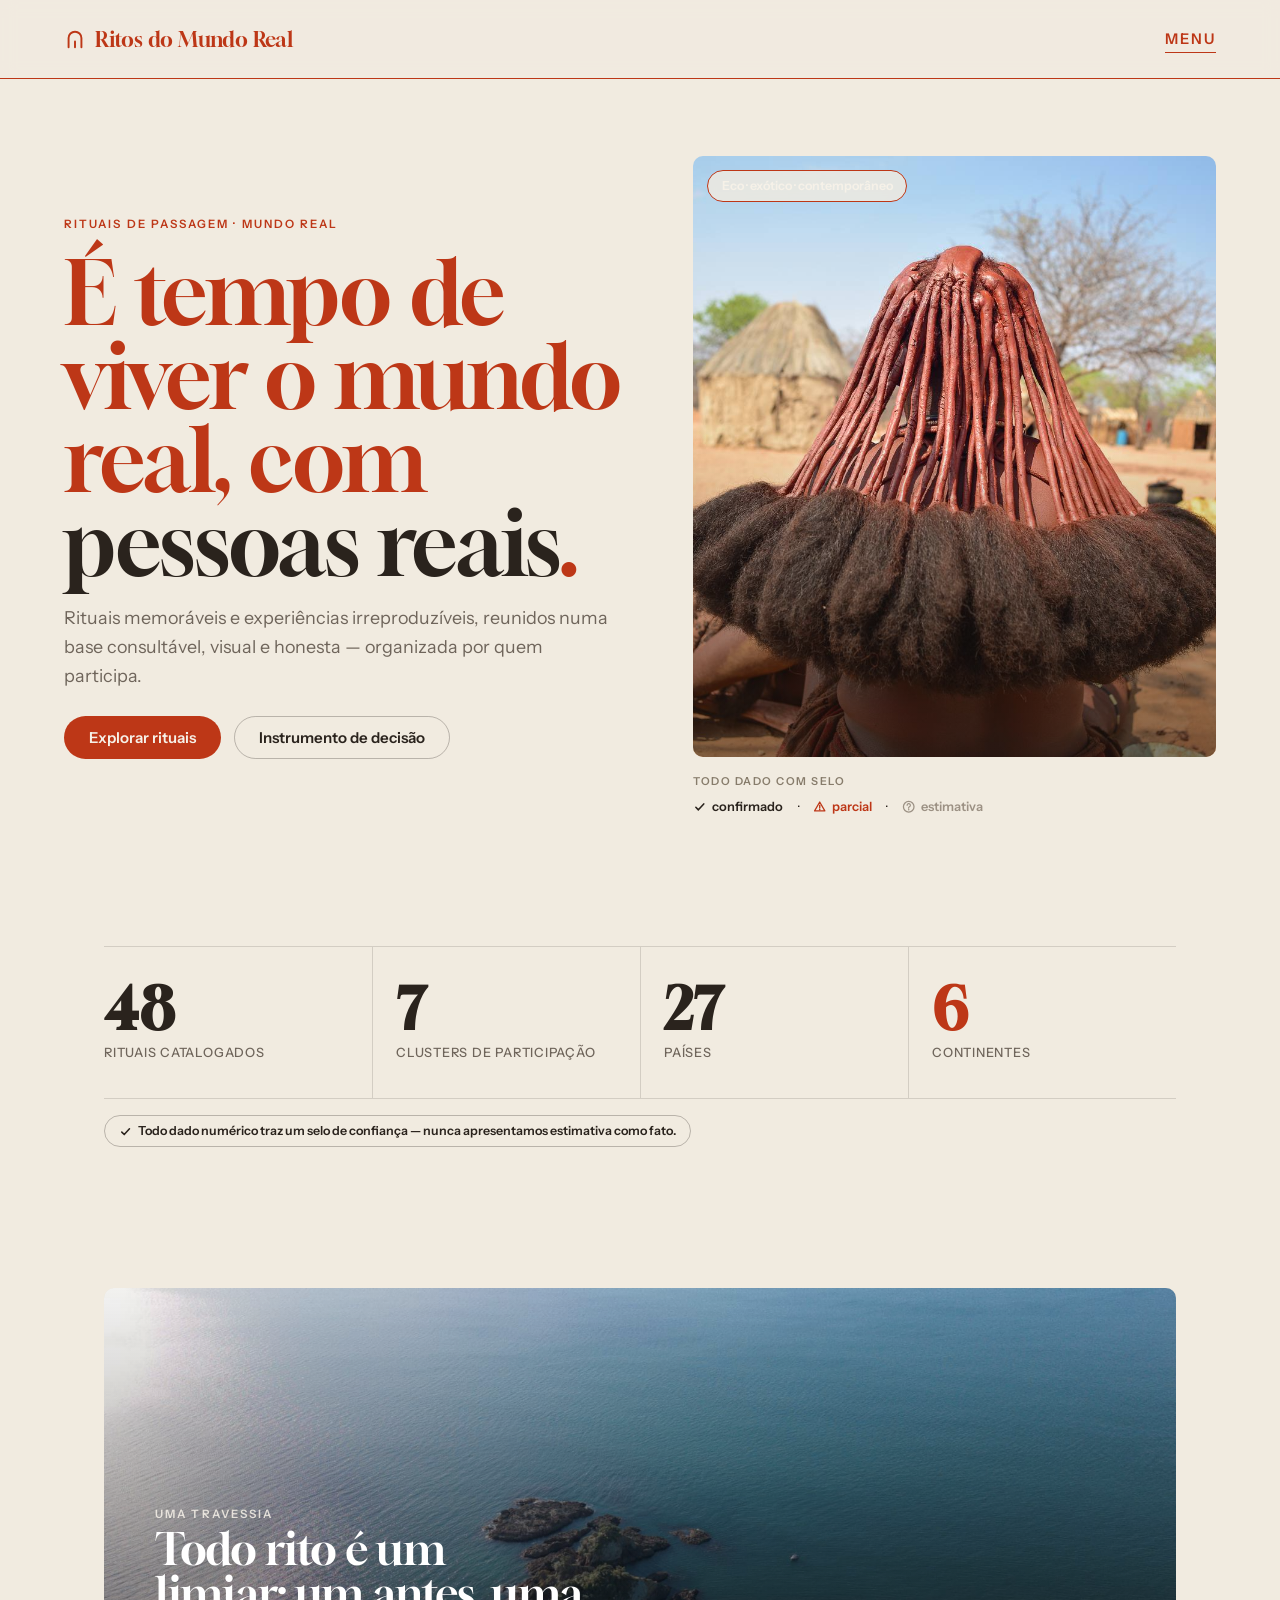
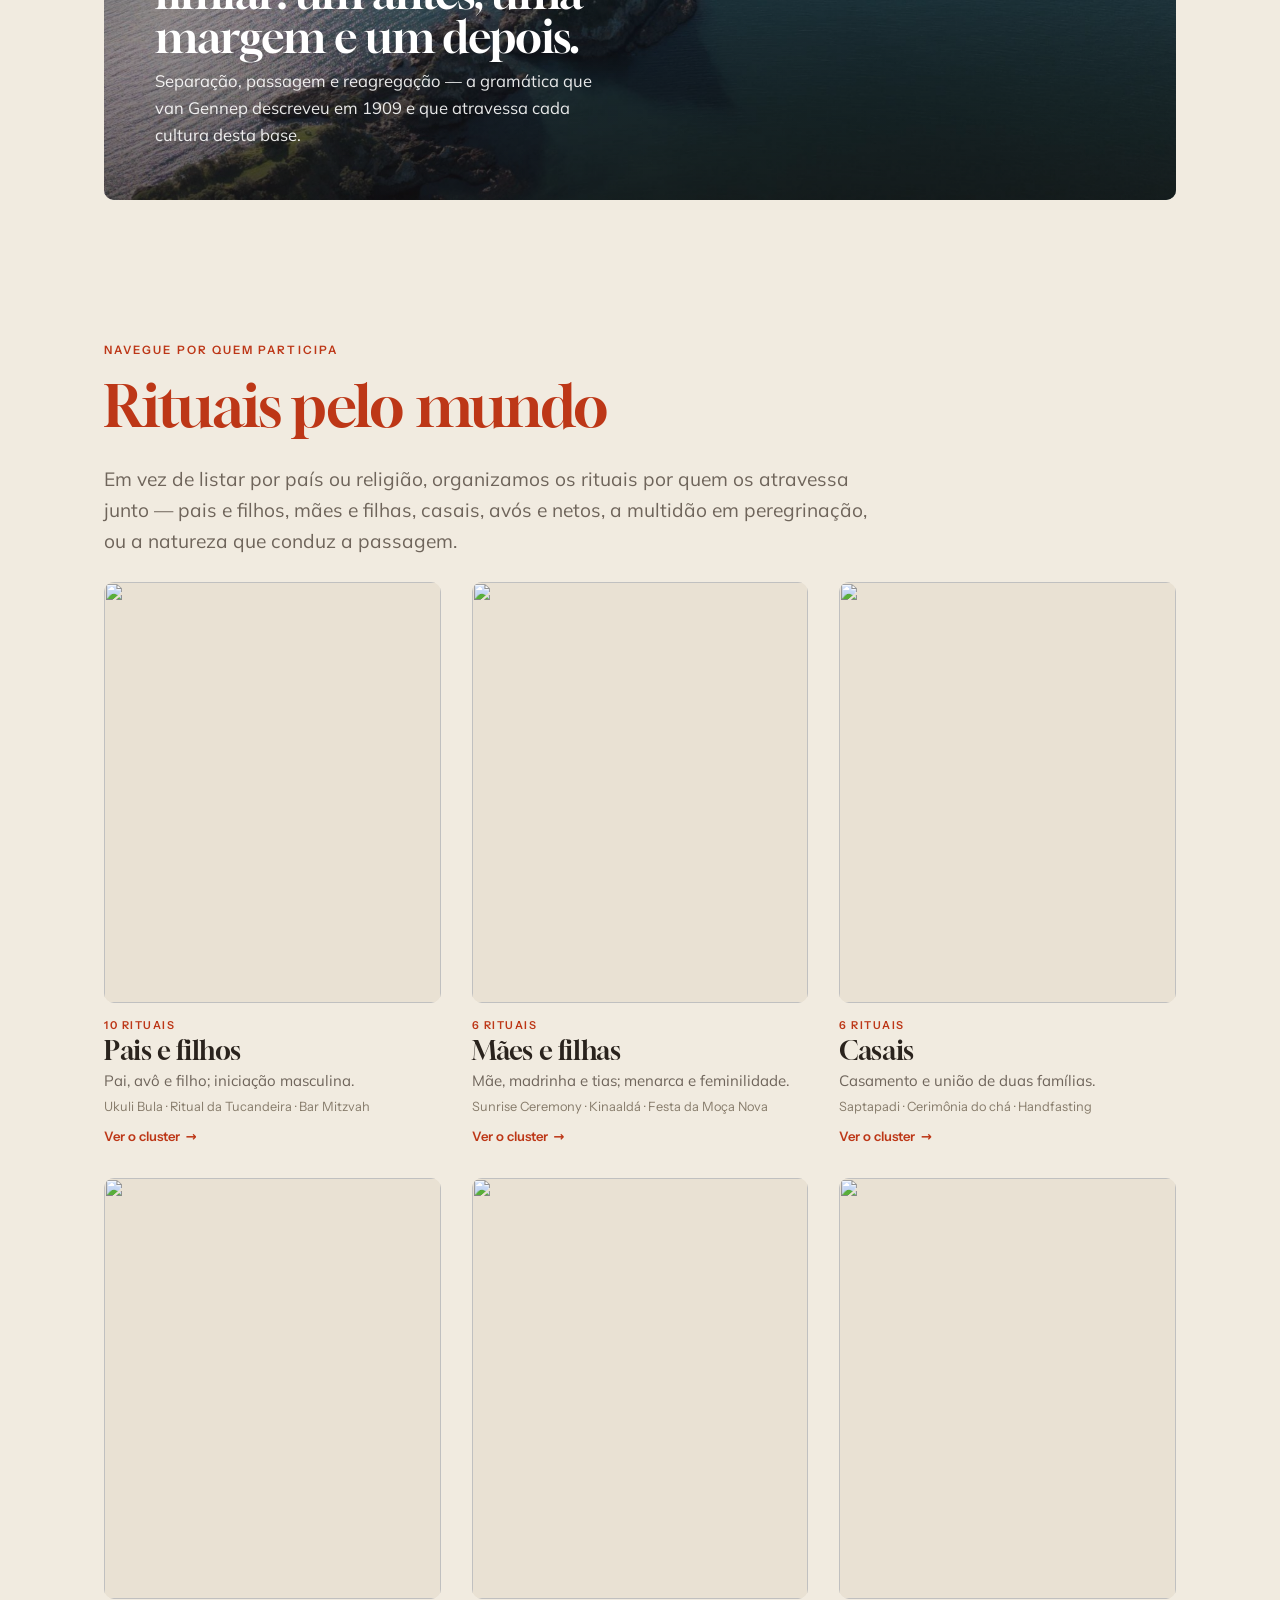
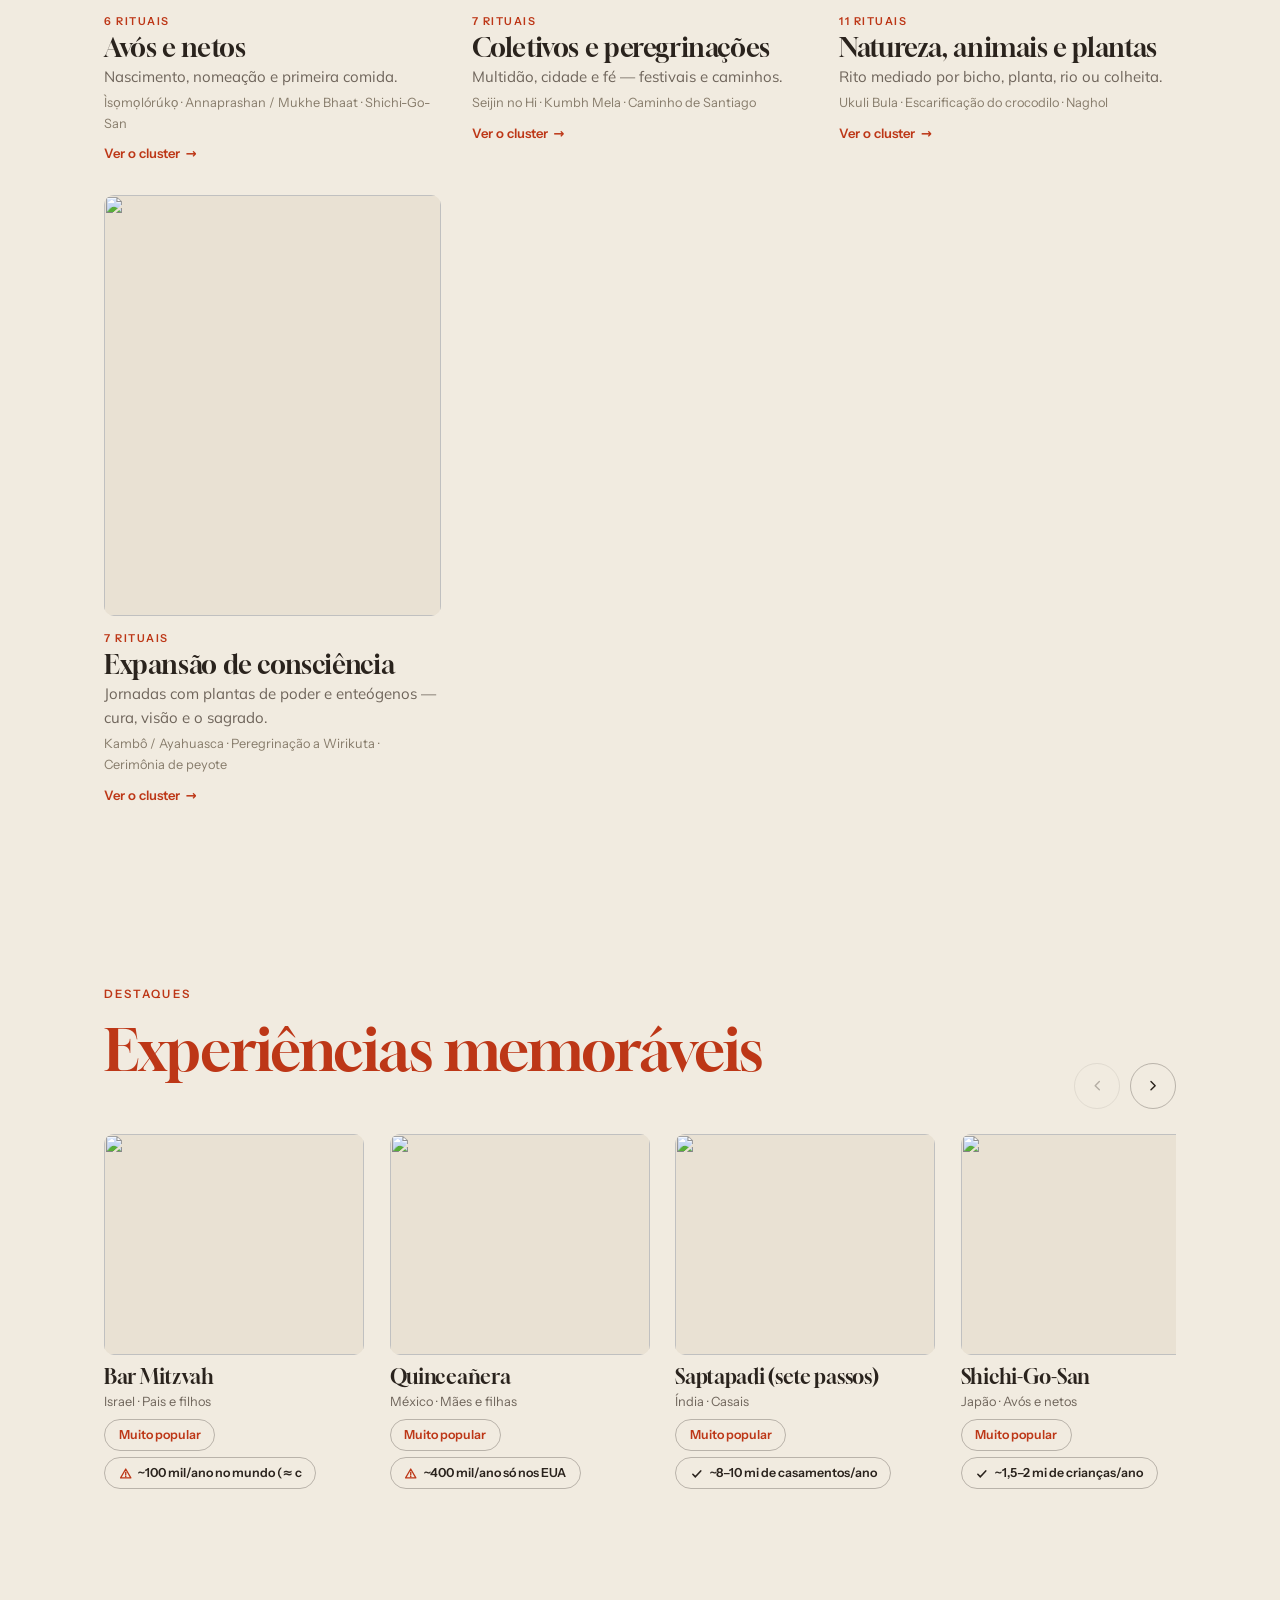
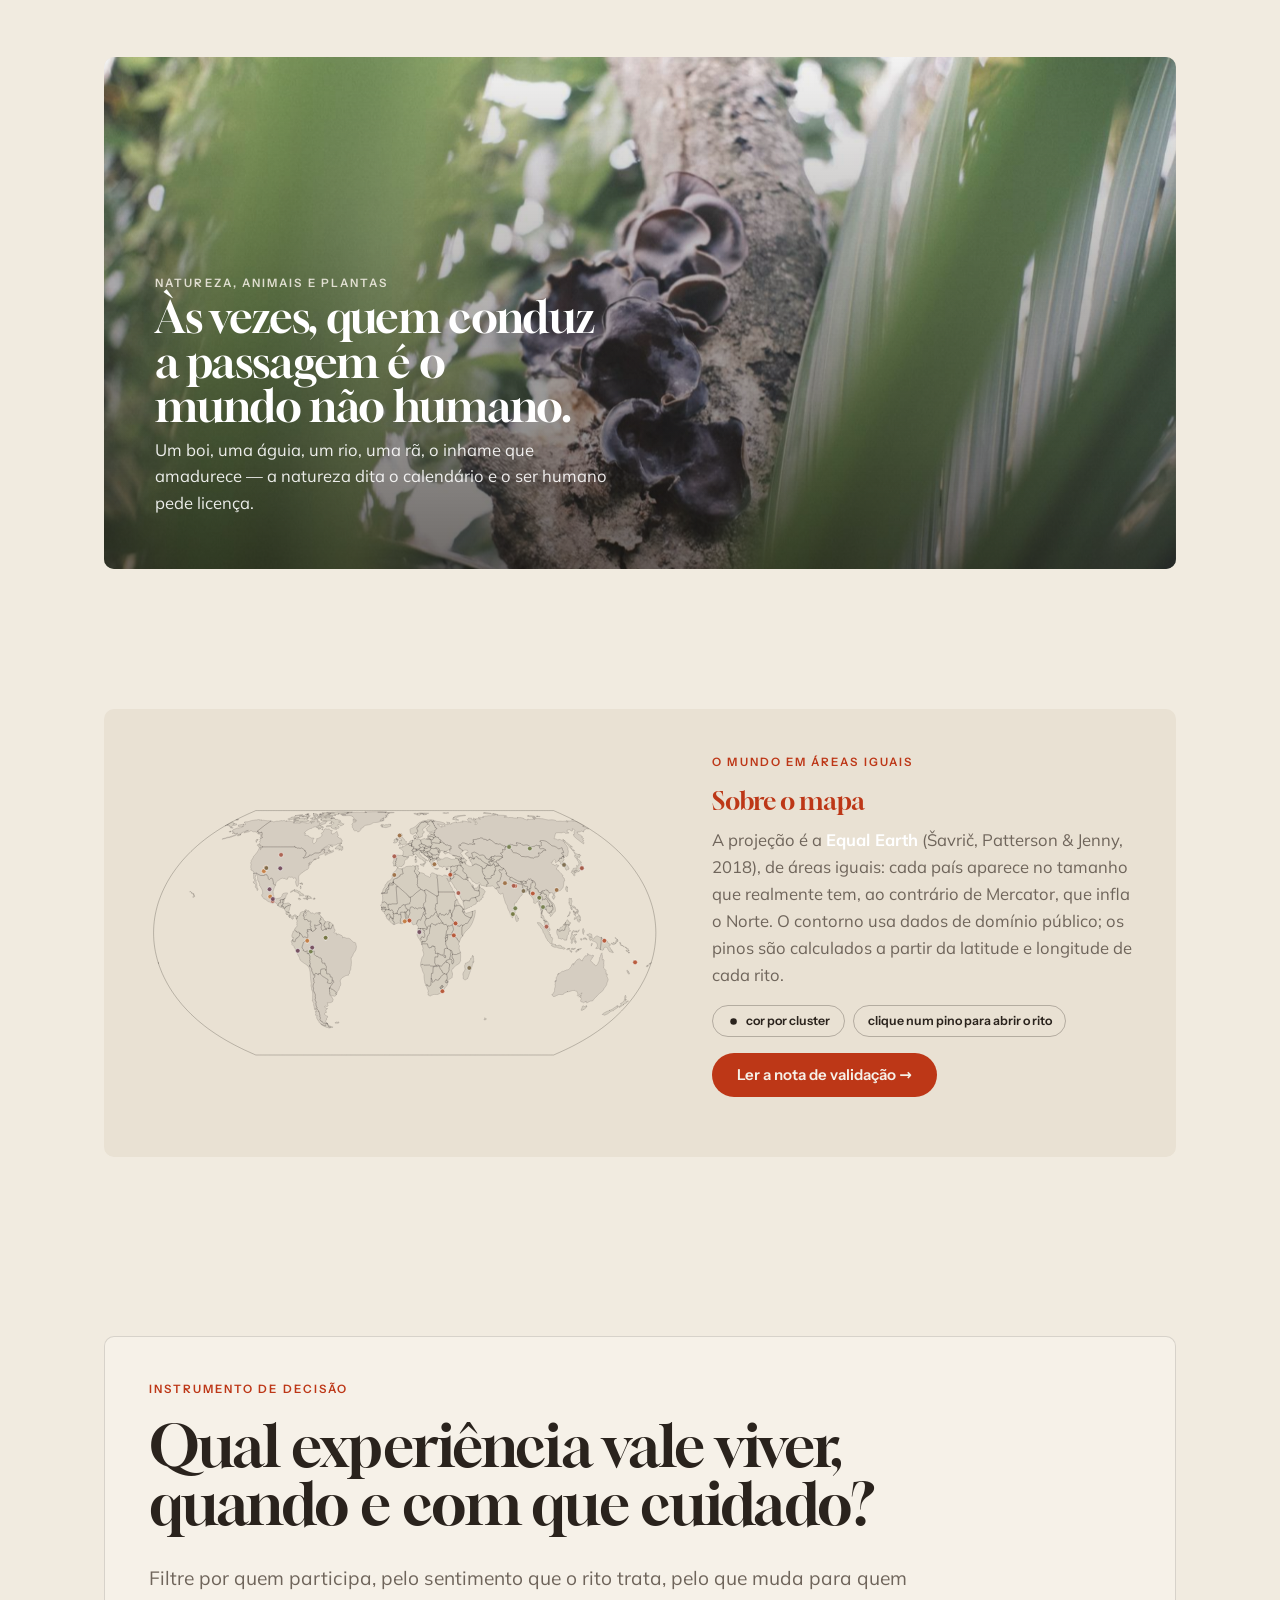
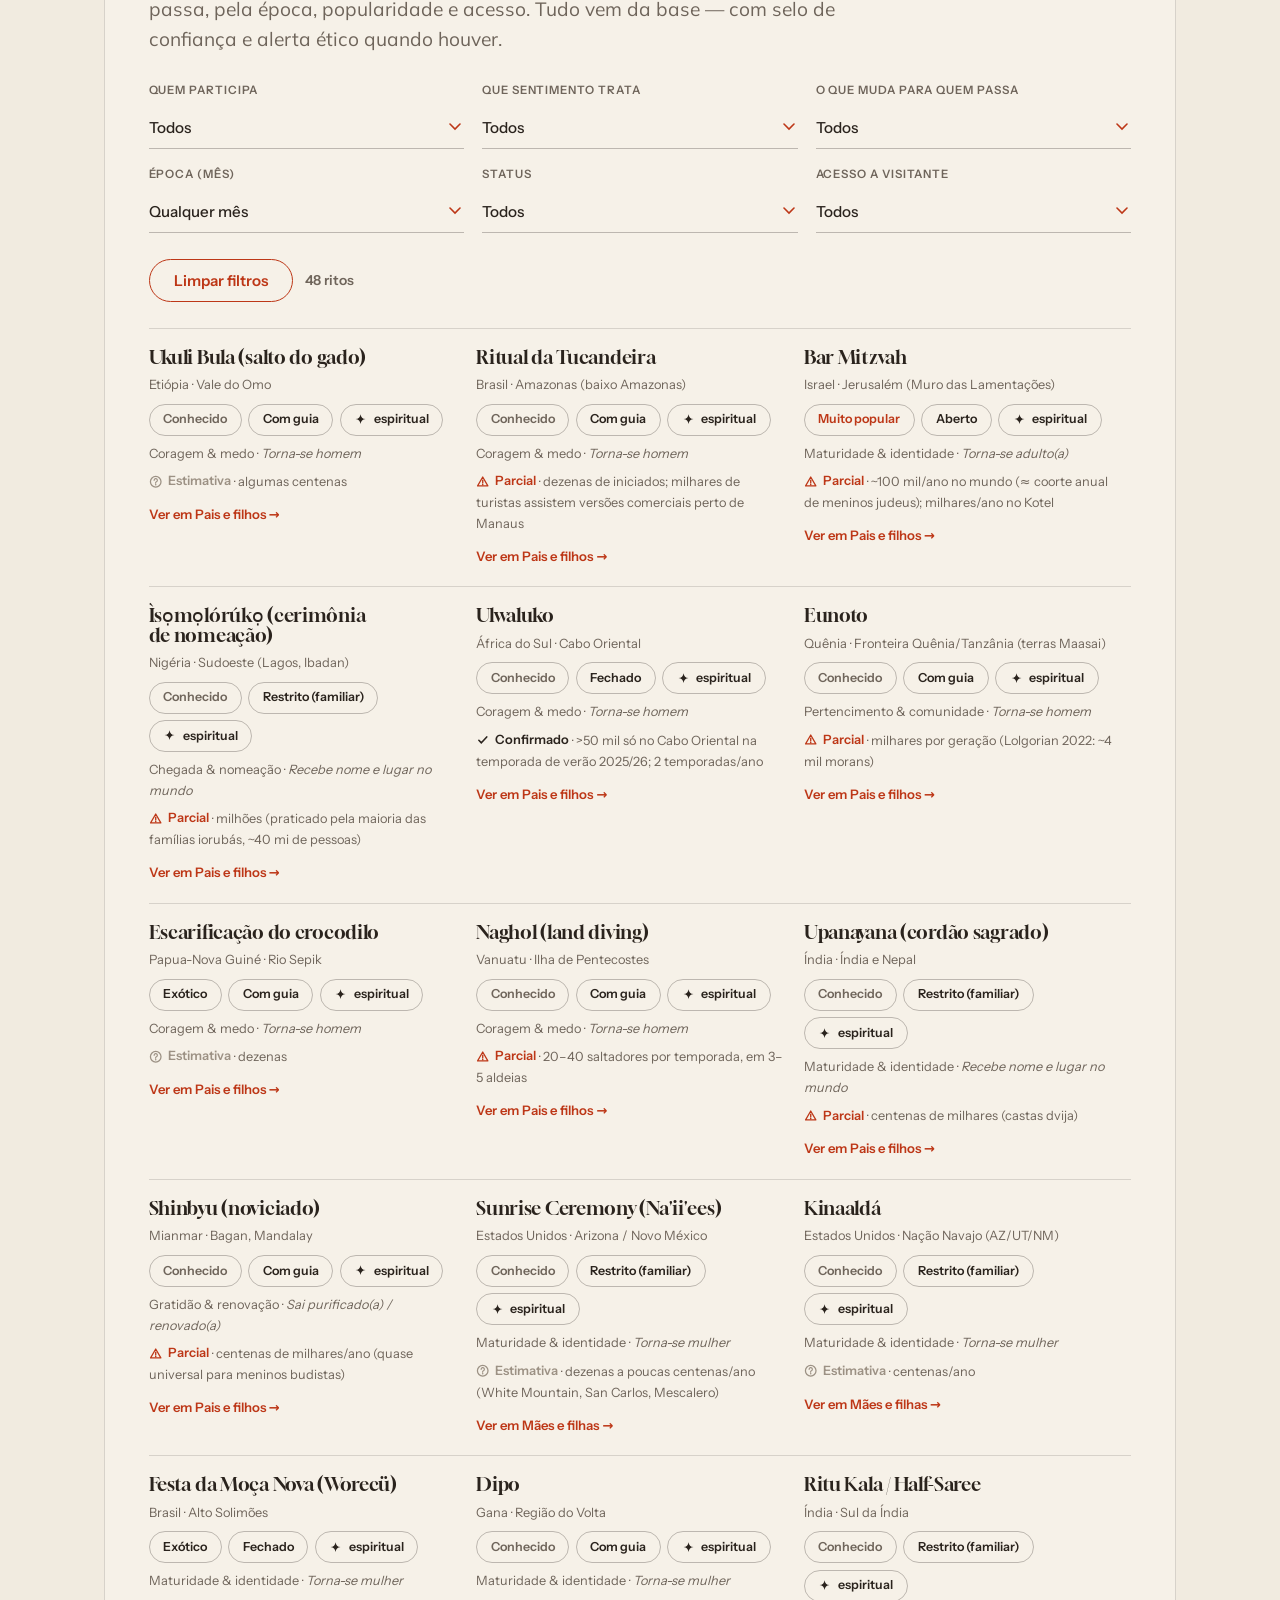
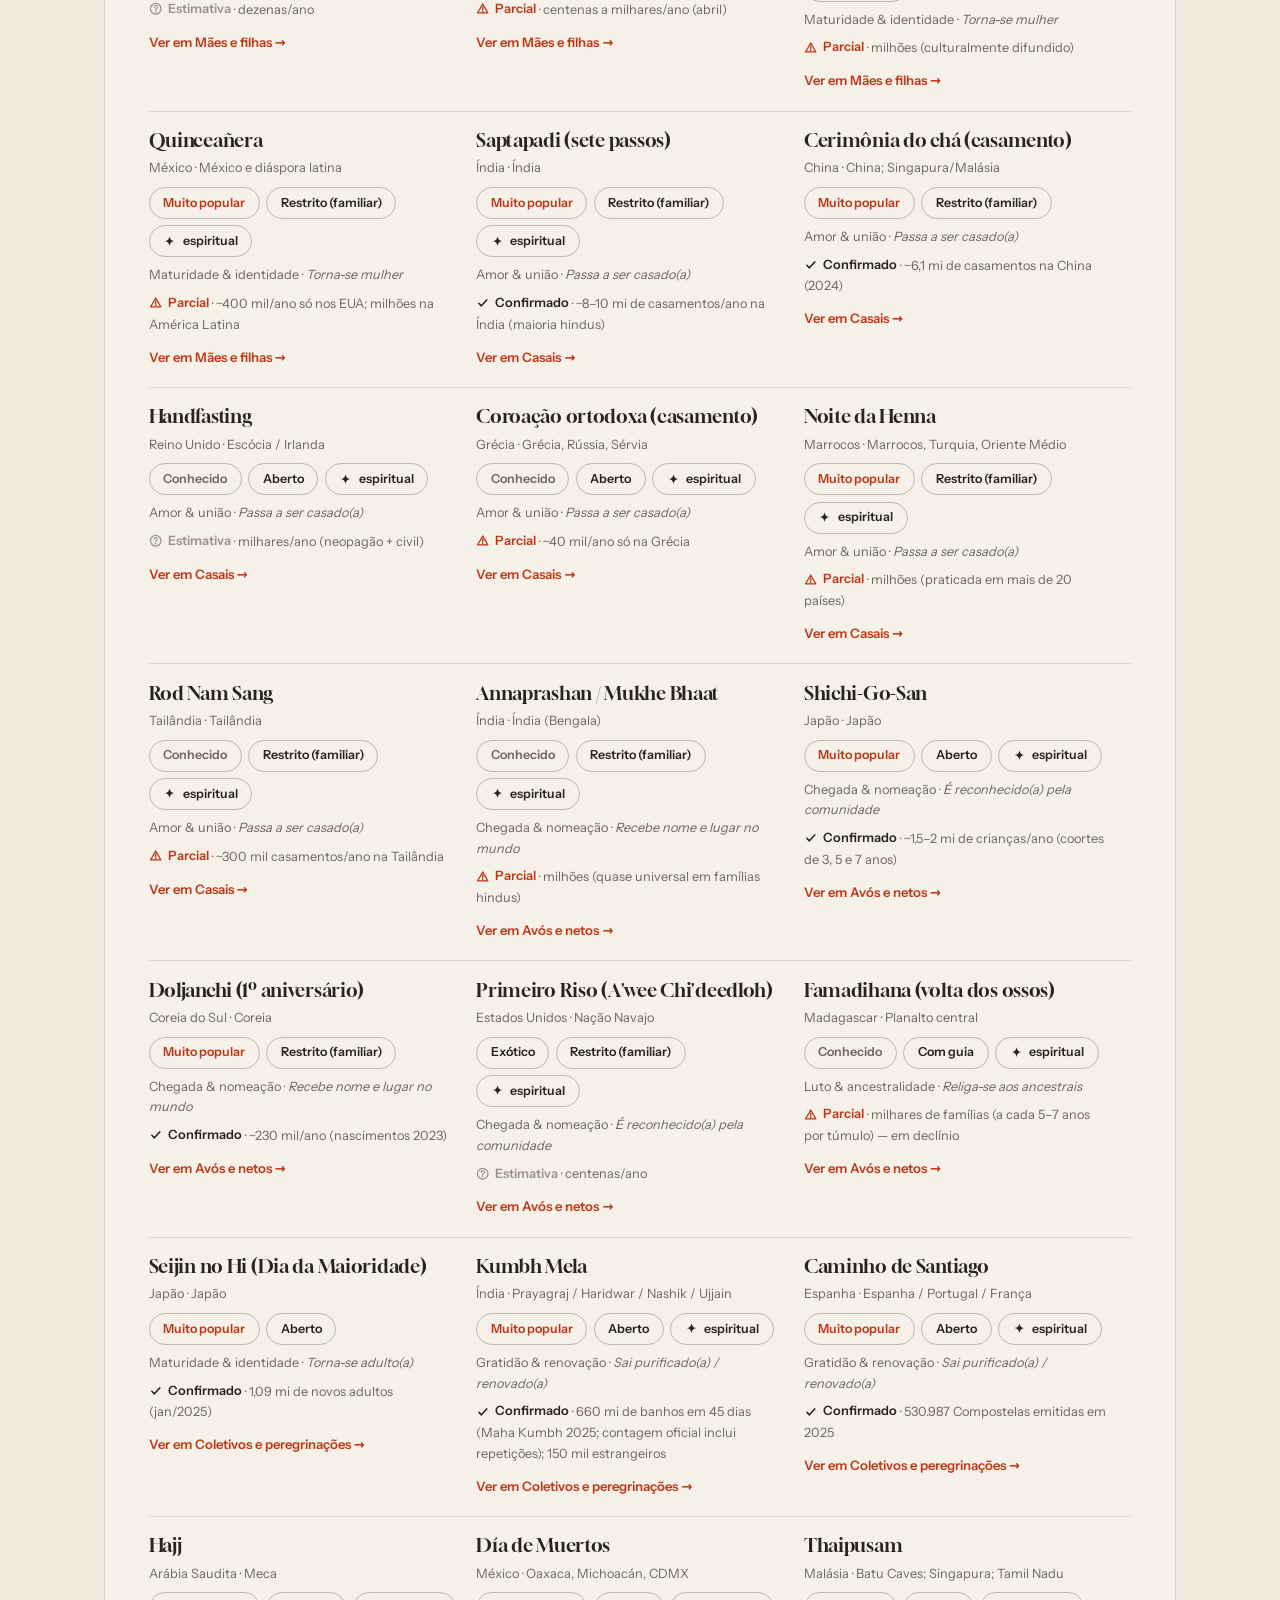
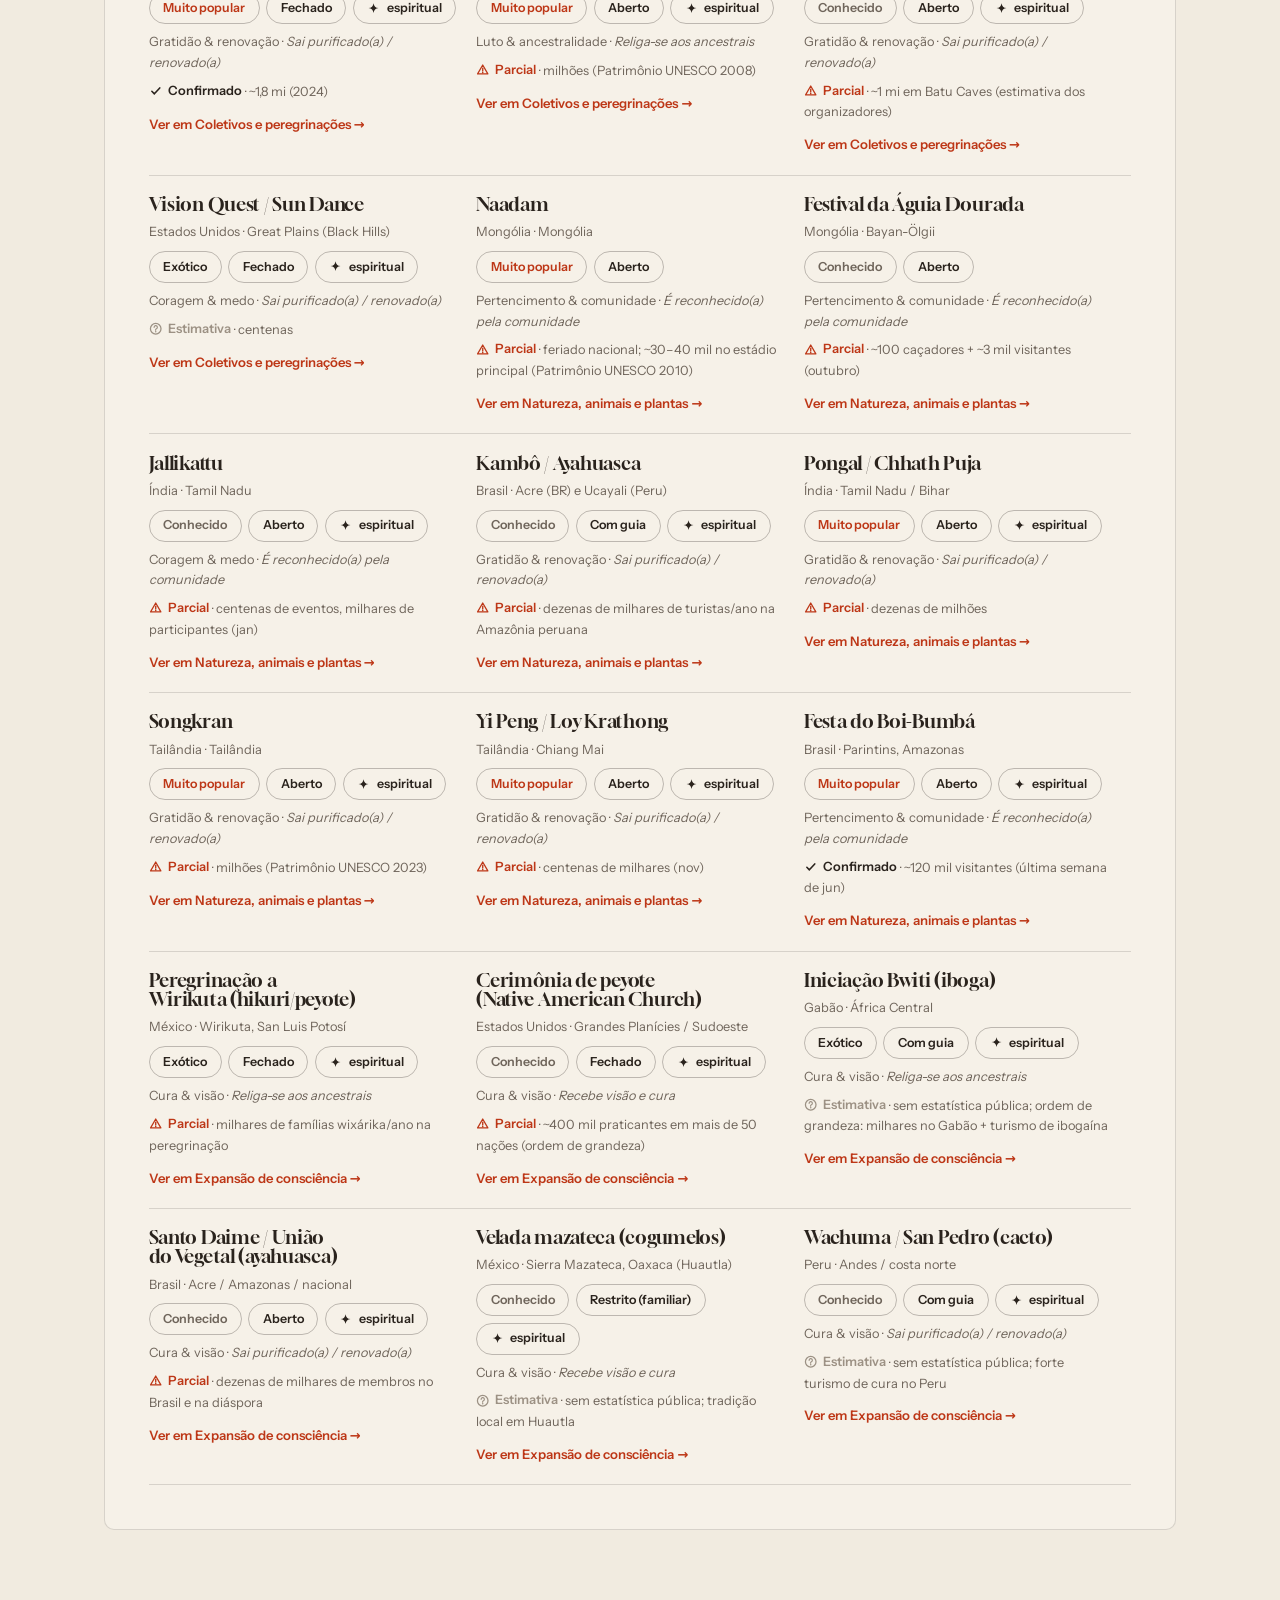
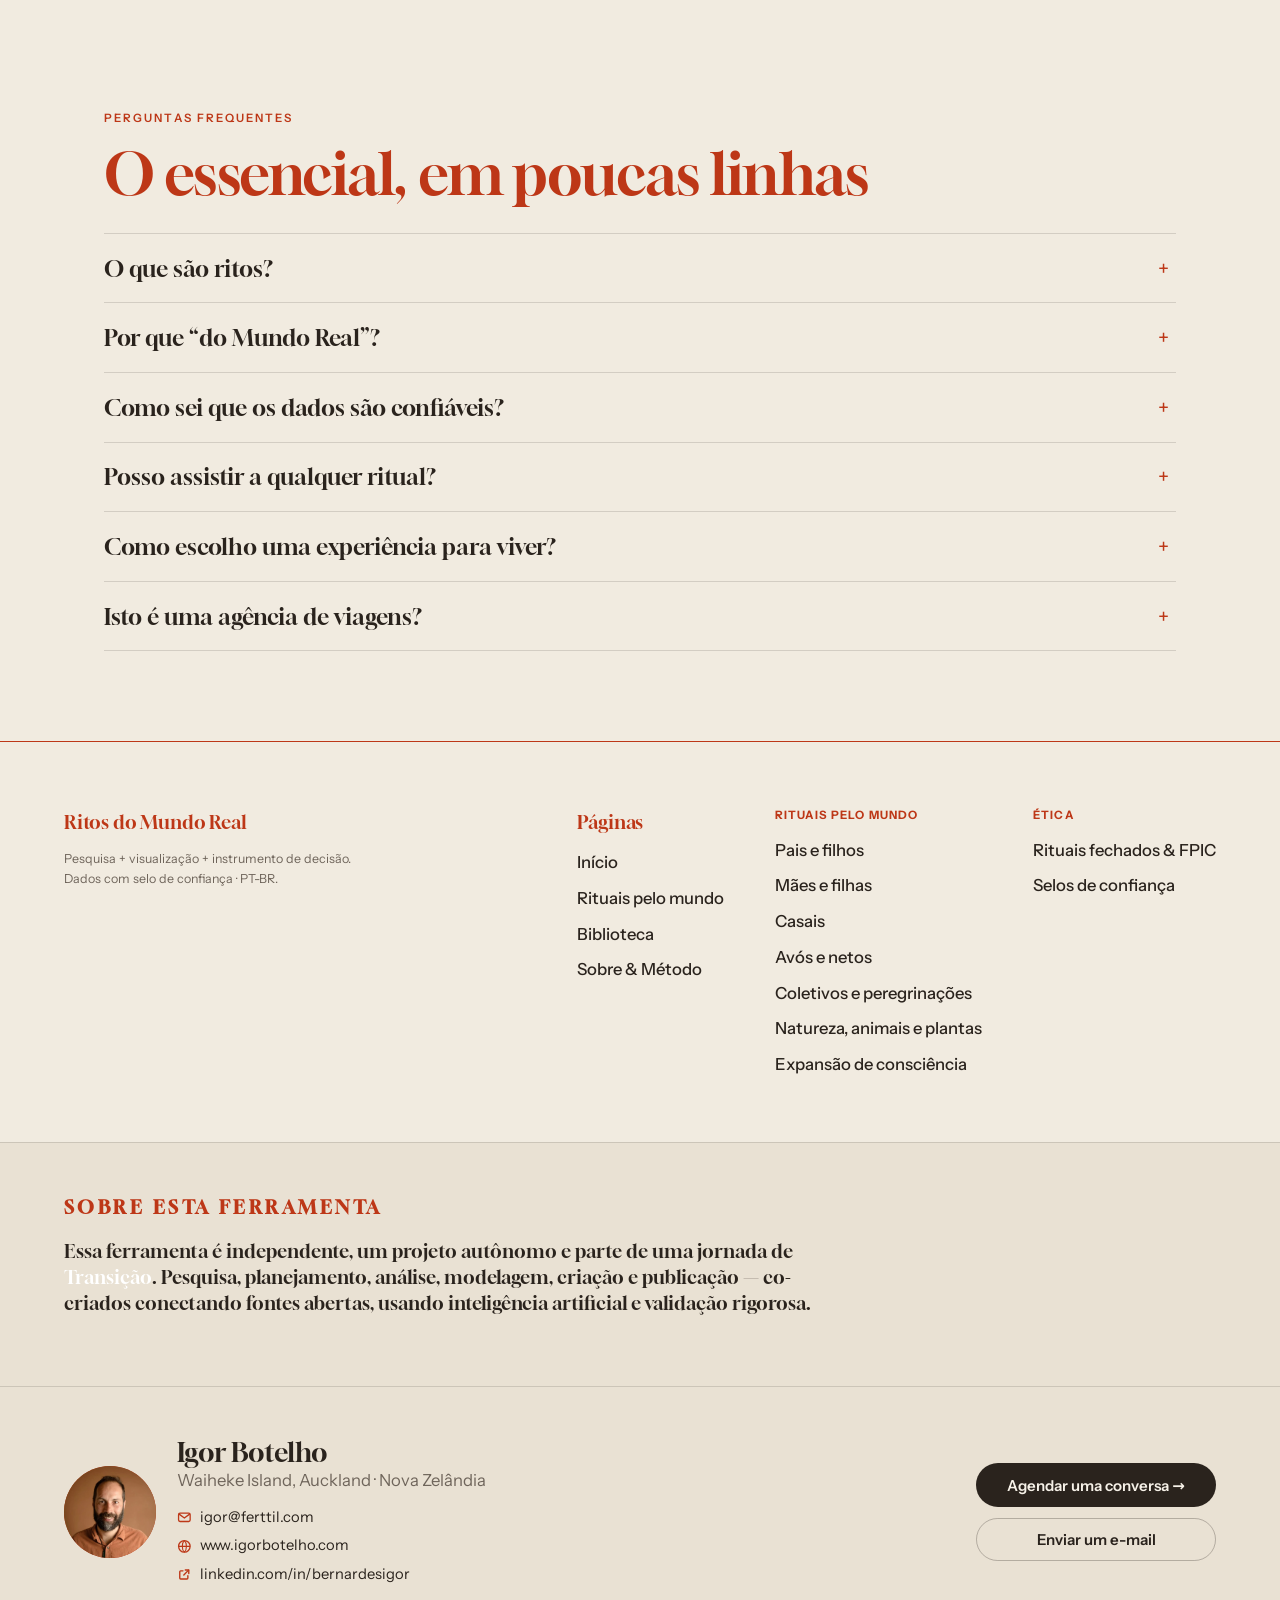
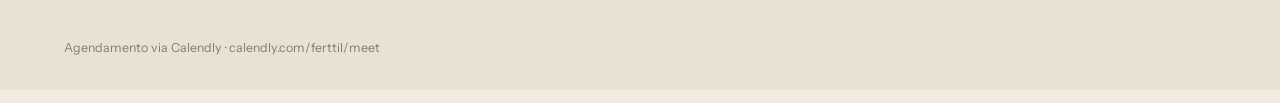
==== commit f99752fb: "Novo cluster: Expansão de consciência (plantas de poder / enteógenos) Adiciona o 7º cluster com 6 ri" ====
--- a/index.html
+++ b/index.html
@@ -42,7 +42,7 @@
             <a class="mm-page" href="">Início</a>
             <div class="mm-block">
               <a class="mm-page" href="clusters/">Rituais pelo mundo</a>
-              <div class="mm-subs"><a href="clusters/pais-e-filhos/">Pais e filhos</a><a href="clusters/maes-e-filhas/">Mães e filhas</a><a href="clusters/casais/">Casais</a><a href="clusters/avos-e-netos/">Avós e netos</a><a href="clusters/coletivos-e-peregrinacoes/">Coletivos e peregrinações</a><a href="clusters/natureza-animais-e-plantas/">Natureza, animais e plantas</a></div>
+              <div class="mm-subs"><a href="clusters/pais-e-filhos/">Pais e filhos</a><a href="clusters/maes-e-filhas/">Mães e filhas</a><a href="clusters/casais/">Casais</a><a href="clusters/avos-e-netos/">Avós e netos</a><a href="clusters/coletivos-e-peregrinacoes/">Coletivos e peregrinações</a><a href="clusters/natureza-animais-e-plantas/">Natureza, animais e plantas</a><a href="clusters/expansao-de-consciencia/">Expansão de consciência</a></div>
             </div>
             <a class="mm-page" href="biblioteca/">Biblioteca</a>
             <a class="mm-page" href="sobre/">Sobre &amp; Método</a>
@@ -191,7 +191,7 @@
         <div class="col"><b>Ritos do Mundo Real</b><small>Pesquisa + visualização + instrumento de decisão.<br>Dados com selo de confiança · PT-BR.</small></div>
         <div class="cols">
           <div class="col"><b>Páginas</b><a href="">Início</a><a href="clusters/">Rituais pelo mundo</a><a href="biblioteca/">Biblioteca</a><a href="sobre/">Sobre &amp; Método</a></div>
-          <div class="col"><b>Rituais pelo mundo</b><a href="clusters/pais-e-filhos/">Pais e filhos</a><a href="clusters/maes-e-filhas/">Mães e filhas</a><a href="clusters/casais/">Casais</a><a href="clusters/avos-e-netos/">Avós e netos</a><a href="clusters/coletivos-e-peregrinacoes/">Coletivos e peregrinações</a><a href="clusters/natureza-animais-e-plantas/">Natureza, animais e plantas</a></div>
+          <div class="col"><b>Rituais pelo mundo</b><a href="clusters/pais-e-filhos/">Pais e filhos</a><a href="clusters/maes-e-filhas/">Mães e filhas</a><a href="clusters/casais/">Casais</a><a href="clusters/avos-e-netos/">Avós e netos</a><a href="clusters/coletivos-e-peregrinacoes/">Coletivos e peregrinações</a><a href="clusters/natureza-animais-e-plantas/">Natureza, animais e plantas</a><a href="clusters/expansao-de-consciencia/">Expansão de consciência</a></div>
           <div class="col"><b>Ética</b><a href="sobre/#etica">Rituais fechados &amp; FPIC</a><a href="sobre/#selos">Selos de confiança</a></div>
         </div>
       </footer>
--- a/assets/css/site.css
+++ b/assets/css/site.css
@@ -1,6 +1,6 @@
 /* =========================================================================
-   Ritos do Mundo Real — design system v2
-   Eco-luxury · verde-floresta profundo + vermelho-veludo + lima-ácido (CTAs)
+   Ritos do Mundo Real — design system v3 (editorial minimal)
+   Coral sobre creme quente · áreas minimalistas · fotos sem moldura
    Tipografia (mantida): Gloock (títulos) · Instrument Sans (UI) · Mulish (corpo)
    ========================================================================= */
 
@@ -26,416 +26,388 @@
 
 /* ---------- Tokens ---------- */
 :root{
-  --forest:#123c2c; --forest-2:#0c2a1f; --forest-3:#1c4d39;
-  --velvet:#7a1e2b; --velvet-2:#5a141e;
-  --lime:#c6f24e; --lime-2:#b4e635; --lime-ink:#14351f;
-  --ivory:#efe8da;         /* moldura externa */
-  --paper:#fbf7ee;         /* folha/página */
-  --cream:#fcf8f0;         /* cards */
-  --sage:#e5efe2; --rose:#f4e5e6; --sand:#f1e8d6; --shell:#eef2ea;
-  --ink:#1a2a21; --ink-2:#0f2018;
-  --stone:#55645b; --stone-2:#79877e;
-  --mist:#e2e6db;
-  --moss:#2f6b45;          /* badge espiritual / selo confirmado */
-  --gold:#8a6714;          /* selo parcial */
-  --on-forest:#eef3ea; --on-forest-dim:#a7c0b2;
-
-  --map-sea:#eef3ea; --map-land:#d8e4da; --map-line:#123c2c;
-
-  --r-xl:30px; --r-lg:24px; --r-md:16px; --r-pill:999px;
+  --paper:#f1ebe0;        /* creme quente (fundo) */
+  --cream:#f6f1e8;        /* painel claro */
+  --sand:#e9e1d3;         /* painel quente mais fundo */
+  --sand-2:#e3dac9;
+  --coral:#bd3717;        /* acento único */
+  --coral-2:#a52f12;      /* hover */
+  --ink:#2a231d;          /* texto quase-preto quente */
+  --muted:#6f655b;        /* secundário */
+  --faint:#877c6b;        /* terciário */
+  --line:rgba(42,35,29,.15);
+  --line-2:rgba(42,35,29,.28);
+
+  /* selos (mínimos): confirmado forte, parcial coral, estimativa fraco */
+  --seal-conf:#2a231d; --seal-parcial:#bd3717; --seal-est:#9c9184;
+
+  --map-sea:transparent; --map-land:rgba(42,35,29,.10); --map-line:rgba(42,35,29,.45);
+
+  --r:10px; --r-sm:8px; --r-pill:999px;
   --font-display:"Gloock",Georgia,"Times New Roman",serif;
   --font-ui:"Instrument Sans",system-ui,-apple-system,"Segoe UI",sans-serif;
   --font-body:"Mulish",system-ui,-apple-system,"Segoe UI",sans-serif;
-  --shadow:0 20px 50px -28px rgba(12,42,31,.5);
-  --shadow-sm:0 10px 26px -18px rgba(12,42,31,.45);
-  --frame:clamp(10px,2vw,20px);
-  --wrap:1220px;
-  --ease:cubic-bezier(.22,.61,.36,1);
+  --wrap:1200px;
+  --ease:cubic-bezier(.2,.7,.2,1);
+  --ease-out:cubic-bezier(.16,1,.3,1);
 }
 
 /* ---------- Base ---------- */
 *,*::before,*::after{box-sizing:border-box}
 html{-webkit-text-size-adjust:100%;scroll-behavior:smooth}
 html,body{overflow-x:clip;max-width:100%}
-body{margin:0;background:var(--ivory);color:var(--ink);
-  font-family:var(--font-body);font-weight:400;font-size:1.02rem;line-height:1.6;
+body{margin:0;background:var(--paper);color:var(--ink);
+  font-family:var(--font-body);font-weight:400;font-size:1.04rem;line-height:1.62;
   -webkit-font-smoothing:antialiased;text-rendering:optimizeLegibility}
 img,svg{max-width:100%;display:block}
 a{color:inherit}
-h1,h2,h3,h4{margin:0 0 .5em;font-family:var(--font-display);font-weight:400;line-height:1.03;letter-spacing:-.01em;text-wrap:balance}
+h1,h2,h3,h4{margin:0 0 .5em;font-family:var(--font-display);font-weight:400;line-height:1.02;letter-spacing:-.015em;text-wrap:balance}
 p{margin:0 0 1em}
 strong{font-weight:700}
 [hidden]{display:none!important}
+::selection{background:var(--coral);color:var(--cream)}
 .sr-only{position:absolute!important;width:1px;height:1px;padding:0;margin:-1px;overflow:hidden;clip:rect(0,0,0,0);white-space:nowrap;border:0}
-.skip-link{position:absolute;left:-999px;top:.5rem;z-index:60;background:var(--lime);color:var(--lime-ink);padding:.5rem .9rem;border-radius:var(--r-pill);font-family:var(--font-ui);font-weight:700;text-decoration:none}
+.skip-link{position:absolute;left:-999px;top:.5rem;z-index:60;background:var(--coral);color:var(--cream);padding:.5rem .9rem;border-radius:var(--r-pill);font-family:var(--font-ui);font-weight:700;text-decoration:none}
 .skip-link:focus{left:.5rem}
 
-.frame{padding:var(--frame)}
-.sheet{background:var(--paper);border-radius:calc(var(--r-xl) + 6px);overflow:clip;box-shadow:0 30px 80px -46px rgba(0,0,0,.55)}
-.wrap{max-width:var(--wrap);margin-inline:auto;padding-inline:clamp(18px,4vw,48px)}
-.section{padding-block:clamp(40px,6vw,84px)}
-.section--tight{padding-block:clamp(26px,4vw,48px)}
-.eyebrow{font-family:var(--font-ui);font-weight:700;text-transform:uppercase;letter-spacing:.16em;font-size:.72rem;color:var(--velvet);margin:0 0 1rem}
-.lede{font-size:clamp(1.05rem,1.5vw,1.24rem);color:var(--stone);max-width:62ch}
-.h-sec{font-size:clamp(1.9rem,3.6vw,3rem)}
-
-/* ---------- Header + menu ---------- */
+.frame{padding:0}
+.sheet{background:var(--paper);overflow:clip}
+.wrap{max-width:var(--wrap);margin-inline:auto;padding-inline:clamp(20px,5vw,64px)}
+.section{padding-block:clamp(44px,7vw,104px)}
+.section--tight{padding-block:clamp(28px,4vw,56px)}
+.eyebrow{font-family:var(--font-ui);font-weight:600;text-transform:uppercase;letter-spacing:.18em;font-size:.72rem;color:var(--coral);margin:0 0 1.1rem}
+.lede{font-size:clamp(1.06rem,1.5vw,1.28rem);color:var(--muted);max-width:64ch;line-height:1.6}
+.h-sec{font-size:clamp(2rem,4.6vw,3.6rem);color:var(--coral)}
+
+/* ---------- Cabeçalho minimalista ---------- */
 .site-head{position:sticky;top:0;z-index:40;display:flex;align-items:center;justify-content:space-between;gap:1rem;
-  padding:clamp(12px,2vw,18px) clamp(16px,4vw,44px);
-  background:color-mix(in srgb,var(--paper) 88%,transparent);backdrop-filter:blur(10px);
-  border-bottom:1px solid var(--mist)}
-.brand{display:flex;align-items:center;gap:.6rem;text-decoration:none;font-family:var(--font-display);font-size:1.2rem;color:var(--ink)}
-.brand .mark{width:34px;height:34px;flex:none;display:grid;place-items:center;background:var(--forest);border-radius:10px;color:var(--lime);font-family:var(--font-display);font-size:1.1rem;line-height:1}
-.head-actions{display:flex;align-items:center;gap:.6rem}
-.menu-btn{display:inline-flex;align-items:center;gap:.55rem;height:46px;padding:0 1.1rem;border-radius:var(--r-pill);
-  border:1px solid var(--forest);background:var(--forest);color:var(--on-forest);
-  font-family:var(--font-ui);font-weight:600;font-size:.95rem;cursor:pointer;transition:background .2s var(--ease),transform .2s var(--ease)}
-.menu-btn:hover{background:var(--forest-2);transform:translateY(-1px)}
-.menu-btn .bars{display:inline-flex;flex-direction:column;gap:3px}
-.menu-btn .bars i{display:block;width:16px;height:2px;background:var(--lime);border-radius:2px;transition:transform .2s var(--ease),opacity .2s}
-
-/* overlay */
+  padding:clamp(16px,2.4vw,22px) clamp(20px,5vw,64px);
+  background:color-mix(in srgb,var(--paper) 86%,transparent);backdrop-filter:blur(8px);
+  border-bottom:1px solid var(--coral)}
+.brand{display:inline-flex;align-items:center;gap:.55rem;text-decoration:none;font-family:var(--font-display);font-size:1.32rem;color:var(--coral);letter-spacing:-.01em}
+.brand .mark{width:22px;height:22px;flex:none;color:var(--coral)}
+.brand .mark svg{width:22px;height:22px}
+.head-actions{display:flex;align-items:center;gap:1.4rem}
+.head-actions .btn{display:none}                     /* header minimal: só link MENU */
+.menu-btn{background:none;border:0;padding:.2rem 0;cursor:pointer;color:var(--coral);
+  font-family:var(--font-ui);font-weight:600;font-size:.92rem;text-transform:uppercase;letter-spacing:.14em;
+  display:inline-flex;align-items:center;gap:.5rem}
+.menu-btn .bars{display:none}
+.menu-btn::after{content:"";position:absolute}
+.menu-btn u,.menu-btn span.lbl{text-decoration:none}
+.menu-btn{position:relative}
+.menu-btn::before{content:"";position:absolute;left:0;right:0;bottom:-2px;height:1px;background:var(--coral);transform:scaleX(1);transform-origin:left;transition:transform .3s var(--ease)}
+.menu-btn:hover::before{transform:scaleX(0);transform-origin:right}
+
+/* ---------- Menu overlay (claro, chic) ---------- */
 .menu-overlay{position:fixed;inset:0;z-index:80;display:grid;grid-template-rows:auto 1fr;
-  background:linear-gradient(160deg,var(--forest),var(--forest-2));
-  color:var(--on-forest);opacity:0;visibility:hidden;transform:translateY(-8px);
-  transition:opacity .32s var(--ease),transform .32s var(--ease),visibility .32s}
-.menu-overlay.open{opacity:1;visibility:visible;transform:none}
-.menu-top{display:flex;align-items:center;justify-content:space-between;padding:clamp(14px,3vw,24px) clamp(16px,5vw,56px)}
-.menu-top .brand{color:#fff}.menu-top .brand .mark{background:var(--lime);color:var(--forest)}
-.menu-close{height:46px;width:46px;border-radius:50%;border:1px solid rgba(255,255,255,.35);background:transparent;color:#fff;font-size:1.3rem;cursor:pointer;transition:background .2s}
-.menu-close:hover{background:rgba(255,255,255,.12)}
-.menu-body{overflow:auto;padding:clamp(10px,3vw,30px) clamp(16px,5vw,56px) clamp(30px,6vw,60px);
-  display:grid;grid-template-columns:1.3fr 1fr;gap:clamp(24px,5vw,64px);align-content:start}
-.menu-nav{display:flex;flex-direction:column;gap:.2rem}
-.menu-nav a{font-family:var(--font-display);font-size:clamp(2rem,6vw,3.6rem);line-height:1.05;color:#fff;text-decoration:none;
-  padding:.15em 0;display:inline-flex;align-items:center;gap:.6rem;transition:color .2s,padding-left .25s var(--ease);border-bottom:1px solid rgba(255,255,255,.1)}
-.menu-nav a::before{content:"→";font-size:.5em;color:var(--lime);opacity:0;transform:translateX(-8px);transition:opacity .2s,transform .25s var(--ease)}
-.menu-nav a:hover{color:var(--lime);padding-left:.4em}
-.menu-nav a:hover::before{opacity:1;transform:none}
-.menu-sub h3{font-family:var(--font-ui);font-weight:700;text-transform:uppercase;letter-spacing:.12em;font-size:.72rem;color:var(--on-forest-dim);margin-bottom:1rem}
-.menu-sub .rl{display:flex;flex-direction:column;gap:.1rem}
-.menu-sub .rl a{color:var(--on-forest);text-decoration:none;font-family:var(--font-ui);font-weight:500;padding:.5rem .7rem;border-radius:12px;transition:background .18s,color .18s}
-.menu-sub .rl a:hover{background:rgba(198,242,78,.14);color:var(--lime)}
-.menu-cta{margin-top:1.4rem;display:flex;gap:.6rem;flex-wrap:wrap}
+  background:var(--paper);color:var(--ink);
+  opacity:0;visibility:hidden;transition:opacity .4s var(--ease-out),visibility .4s}
+.menu-overlay.open{opacity:1;visibility:visible}
+.menu-top{display:flex;align-items:center;justify-content:space-between;padding:clamp(16px,2.4vw,22px) clamp(20px,5vw,64px);border-bottom:1px solid var(--coral)}
+.menu-close{height:42px;width:42px;border-radius:50%;border:1px solid var(--line-2);background:transparent;color:var(--ink);cursor:pointer;display:grid;place-items:center;transition:background .2s,color .2s}
+.menu-close:hover{background:var(--coral);color:var(--cream);border-color:var(--coral)}
+.menu-body{overflow:auto;padding:clamp(24px,5vw,64px);display:grid;grid-template-columns:1.5fr .8fr;gap:clamp(30px,6vw,80px);align-content:start}
+.megamenu{display:flex;flex-direction:column}
+.mm-page{font-family:var(--font-display);font-size:clamp(2rem,5.4vw,4rem);color:var(--ink);text-decoration:none;
+  padding:.16em 0;display:inline-flex;align-items:baseline;gap:.5rem;border-bottom:1px solid var(--line);
+  transition:color .25s var(--ease),padding-left .3s var(--ease-out)}
+.mm-page:hover{color:var(--coral);padding-left:.2em}
+.mm-block{border-bottom:1px solid var(--line)}
+.mm-block .mm-page{border-bottom:0}
+.mm-subs{display:grid;grid-template-columns:1fr 1fr;gap:.1rem 1rem;padding:.3rem 0 1.3rem .2rem}
+.mm-subs a{color:var(--muted);text-decoration:none;font-family:var(--font-ui);font-weight:500;font-size:1rem;padding:.5rem .1rem;transition:color .2s}
+.mm-subs a:hover{color:var(--coral)}
+.mm-aside{align-self:start;display:flex;flex-direction:column;gap:.9rem}
+.mm-aside .btn{justify-content:center}
 
 /* ---------- Botões / pílulas ---------- */
-.btn{display:inline-flex;align-items:center;gap:.5rem;font-family:var(--font-ui);font-weight:700;font-size:.95rem;
-  border-radius:var(--r-pill);padding:.8rem 1.4rem;border:1px solid transparent;cursor:pointer;text-decoration:none;
-  transition:transform .18s var(--ease),background .2s,box-shadow .2s;line-height:1}
-.btn:hover{transform:translateY(-2px)}
-.btn--lime{background:var(--lime);color:var(--lime-ink);box-shadow:0 10px 24px -12px rgba(150,200,40,.7)}
-.btn--lime:hover{background:var(--lime-2)}
-.btn--velvet{background:var(--velvet);color:#fff}
-.btn--velvet:hover{background:var(--velvet-2)}
-.btn--forest{background:var(--forest);color:var(--on-forest)}
-.btn--forest:hover{background:var(--forest-2)}
+.btn{display:inline-flex;align-items:center;gap:.5rem;font-family:var(--font-ui);font-weight:600;font-size:.94rem;
+  border-radius:var(--r-pill);padding:.82rem 1.5rem;border:1px solid transparent;cursor:pointer;text-decoration:none;line-height:1;
+  transition:background .25s var(--ease),color .25s var(--ease),border-color .25s,transform .25s var(--ease)}
+.btn:hover{transform:translateY(-1px)}
+.btn--lime{background:var(--coral);color:var(--cream)}       /* primário */
+.btn--lime:hover{background:var(--coral-2)}
+.btn--velvet{background:transparent;color:var(--coral);border-color:var(--coral)}  /* outline coral */
+.btn--velvet:hover{background:var(--coral);color:var(--cream)}
+.btn--forest{background:var(--ink);color:var(--cream)}
+.btn--forest:hover{background:#000}
+.btn--soft{background:transparent;color:var(--ink);border-color:var(--line-2)}
+.btn--soft:hover{border-color:var(--ink)}
 .btn--ghost{background:transparent;border-color:currentColor}
-.btn--soft{background:#fff;color:var(--ink);border-color:var(--mist)}
-.btn--soft:hover{border-color:var(--forest)}
-
-.pill{display:inline-flex;align-items:center;gap:.4rem;height:32px;padding:0 .8rem;border-radius:var(--r-pill);
-  font-family:var(--font-ui);font-weight:600;font-size:.8rem;background:#fff;border:1px solid var(--mist);color:var(--ink);white-space:nowrap;line-height:1}
-.pill .ic{font-size:.95em;line-height:1}
-.pill--moss{background:rgba(47,107,69,.12);border-color:rgba(47,107,69,.3);color:#245538}
-.pill--velvet{background:rgba(122,30,43,.1);border-color:rgba(122,30,43,.28);color:var(--velvet)}
-.pill--lime{background:var(--lime);border-color:var(--lime);color:var(--lime-ink)}
-.status-mp{--c:#245538;--bg:rgba(47,107,69,.14);--bd:rgba(47,107,69,.3)}
-.status-c{--c:#3a4a58;--bg:rgba(58,74,88,.12);--bd:rgba(58,74,88,.24)}
-.status-e{--c:#7a1e2b;--bg:rgba(122,30,43,.12);--bd:rgba(122,30,43,.3)}
-.badge-status{background:var(--bg);border-color:var(--bd);color:var(--c)}
-.seal{display:inline-flex;align-items:center;gap:.35rem;font-family:var(--font-ui);font-weight:700;font-size:.78rem;line-height:1.2}
-.seal .ic{font-size:.9em}
-.seal--conf{color:var(--moss)}.seal--parcial{color:var(--gold)}.seal--estimativa{color:var(--stone-2)}
-
-/* ---------- Moldura-foto (photo frame) ---------- */
-.pframe{position:relative;border-radius:var(--r-lg);overflow:hidden;background:var(--sage)}
-.pframe img{width:100%;height:100%;object-fit:cover;display:block;transition:transform .8s var(--ease)}
-.pframe--hover:hover img{transform:scale(1.05)}
-.pframe::after{content:"";position:absolute;inset:0;box-shadow:inset 0 0 0 1px rgba(0,0,0,.05);border-radius:inherit;pointer-events:none}
-.pframe .frame-tag{position:absolute;left:14px;bottom:14px;z-index:2}
-/* entalhe (notch) tipo peça de encaixe */
-.notch{position:absolute;width:52px;height:52px;background:var(--paper);z-index:3}
-.notch--tr{top:-1px;right:-1px;border-bottom-left-radius:20px}
-.notch--bl{bottom:-1px;left:-1px;border-top-right-radius:20px}
+
+.pill{display:inline-flex;align-items:center;gap:.4rem;height:32px;padding:0 .85rem;border-radius:var(--r-pill);
+  font-family:var(--font-ui);font-weight:600;font-size:.78rem;background:transparent;border:1px solid var(--line-2);color:var(--ink);white-space:nowrap;line-height:1}
+.pill .ic{width:1.05em;height:1.05em}
+.pill--moss{border-color:var(--line-2);color:var(--ink)}
+.pill--velvet{border-color:var(--coral);color:var(--coral)}
+.pill--lime{background:var(--coral);border-color:var(--coral);color:var(--cream)}
+.status-mp{--c:var(--coral)}.status-c{--c:var(--muted)}.status-e{--c:var(--ink)}
+.badge-status{background:transparent;border-color:var(--line-2);color:var(--c)}
+.seal{display:inline-flex;align-items:center;gap:.35rem;font-family:var(--font-ui);font-weight:600;font-size:.8rem;line-height:1.2}
+.seal .ic{width:1.05em;height:1.05em}
+.seal--conf{color:var(--seal-conf)}.seal--parcial{color:var(--seal-parcial)}.seal--estimativa{color:var(--seal-est)}
+
+/* ---------- Foto sem moldura ---------- */
+.pframe{position:relative;border-radius:var(--r);overflow:hidden;background:var(--sand)}
+.pframe img{width:100%;height:100%;object-fit:cover;display:block;transition:transform 1s var(--ease-out),filter .6s}
+.pframe--duo::before{content:"";position:absolute;inset:0;z-index:1;pointer-events:none;
+  background:linear-gradient(180deg,transparent 45%,rgba(30,22,16,.55) 100%)}
+.notch{display:none!important}                         /* sem entalhes */
+.kb img{animation:none}                                /* sem ken-burns; minimal */
 
 /* ---------- HERO ---------- */
-.hero{display:grid;grid-template-columns:1.02fr .98fr;gap:clamp(20px,3.5vw,52px);align-items:center;
-  padding:clamp(28px,5vw,64px) clamp(18px,4vw,48px) clamp(20px,3vw,40px)}
-.hero__title{font-size:clamp(2.6rem,6.4vw,5.6rem);line-height:.98;margin:.2rem 0 1rem;color:var(--ink)}
-.hero__title em{font-style:normal;color:var(--velvet)}
-.hero__sub{font-family:var(--font-ui);font-weight:500;font-size:clamp(1.02rem,1.4vw,1.2rem);color:var(--stone);max-width:44ch;margin-bottom:1.4rem}
-.hero__cta{display:flex;gap:.7rem;flex-wrap:wrap}
+.hero{display:grid;grid-template-columns:1.05fr .95fr;gap:clamp(24px,4vw,64px);align-items:center;
+  padding:clamp(40px,6vw,88px) clamp(20px,5vw,64px) clamp(24px,3vw,48px)}
+.hero__title{font-size:clamp(2.7rem,6.8vw,6rem);line-height:.96;margin:.1rem 0 1.1rem;color:var(--coral)}
+.hero__title em{font-style:normal;color:var(--ink)}
+.hero__sub{font-family:var(--font-ui);font-weight:400;font-size:clamp(1.05rem,1.4vw,1.24rem);color:var(--muted);max-width:46ch;margin-bottom:1.6rem}
+.hero__cta{display:flex;gap:.8rem;flex-wrap:wrap}
 .hero__media{position:relative}
-.hero__media .pframe{aspect-ratio:4/4.4;box-shadow:var(--shadow)}
-.hero__float{position:absolute;left:-8px;bottom:20px;z-index:4;background:var(--cream);border-radius:var(--r-md);
-  padding:.9rem 1.1rem;box-shadow:var(--shadow-sm);max-width:74%}
-.hero__float .k{font-family:var(--font-ui);font-weight:700;font-size:.68rem;text-transform:uppercase;letter-spacing:.1em;color:var(--stone)}
-.hero__float .v{font-family:var(--font-display);font-size:1.05rem;color:var(--ink)}
-.hero__badge{position:absolute;top:16px;right:16px;z-index:4}
-
-/* decorações de canto (motivo pontilhado) */
-.corner-motif{position:absolute;width:64px;height:64px;opacity:.5;pointer-events:none}
+.hero__media .pframe{aspect-ratio:4/4.6}
+.hero__media .pframe:hover img{transform:scale(1.03)}
+.hero__badge{position:absolute;top:14px;left:14px;z-index:2;background:color-mix(in srgb,var(--paper) 82%,transparent);backdrop-filter:blur(4px)}
+.hero__float{margin-top:1rem}
+.hero__float .k{font-family:var(--font-ui);font-weight:600;font-size:.68rem;text-transform:uppercase;letter-spacing:.14em;color:var(--faint);margin-bottom:.3rem}
+.hero__float .v{display:flex;gap:.9rem;flex-wrap:wrap;font-family:var(--font-ui);font-size:.86rem}
 
 /* ---------- Faixa de números ---------- */
-.stats{display:grid;grid-template-columns:repeat(4,1fr);gap:clamp(12px,1.6vw,20px)}
-.stat{background:var(--cream);border:1px solid var(--mist);border-radius:var(--r-lg);padding:clamp(16px,2.2vw,26px)}
-.stat b{display:block;font-family:var(--font-display);font-size:clamp(2rem,4.2vw,3.1rem);line-height:1;color:var(--ink)}
-.stat span{font-family:var(--font-ui);font-weight:600;font-size:.8rem;color:var(--stone);text-transform:uppercase;letter-spacing:.05em}
-.stat--velvet{background:var(--velvet);border-color:var(--velvet)}
-.stat--velvet b,.stat--velvet span{color:#fff}
-.stat--velvet span{color:rgba(255,255,255,.82)}
-.stats__note{grid-column:1/-1;margin-top:.3rem}
-
-/* ---------- Filtro-padrão de foto (unifica fotos díspares) ---------- */
-.pframe--duo img{filter:saturate(.82) contrast(1.04) brightness(.98)}
-.pframe--duo::before{content:"";position:absolute;inset:0;z-index:1;pointer-events:none;
-  background:linear-gradient(180deg,rgba(12,42,31,.06) 0%,rgba(12,42,31,.30) 52%,rgba(10,31,23,.82) 100%)}
-.pframe--duo .frame-tag,.pframe--duo .ccard__label{z-index:2}
-
-/* ---------- Grade Rituais pelo mundo (editorial) ---------- */
-.cluster-grid{display:grid;grid-template-columns:repeat(3,1fr);gap:clamp(16px,2vw,24px)}
-.ccard{position:relative;display:flex;flex-direction:column;text-decoration:none;color:var(--ink);background:var(--cream);
-  border:1px solid var(--mist);border-radius:var(--r-lg);overflow:hidden;
-  transition:transform .3s var(--ease),box-shadow .3s var(--ease),border-color .3s}
-.ccard:hover{transform:translateY(-6px);box-shadow:var(--shadow);border-color:transparent}
-.ccard .pframe{aspect-ratio:5/4;border-radius:0}
-.ccard:hover .pframe img{transform:scale(1.08)}
-.ccard__label{position:absolute;left:0;right:0;bottom:0;z-index:3;padding:clamp(14px,1.8vw,20px);color:#fff;pointer-events:none}
-.ccard__label .ccard__k{color:var(--lime)}
-.ccard__label h3{color:#fff;font-size:clamp(1.4rem,2.1vw,1.85rem);margin:.15rem 0 0;text-shadow:0 2px 18px rgba(6,20,14,.5)}
-.ccard__body{padding:clamp(16px,2vw,22px);display:flex;flex-direction:column;gap:.5rem;flex:1;background:var(--cream)}
-.ccard__k{font-family:var(--font-ui);font-weight:700;font-size:.7rem;letter-spacing:.12em;text-transform:uppercase;color:var(--velvet)}
-.ccard p{color:var(--stone);font-size:.94rem;margin:0}
-.ccard__ex{font-family:var(--font-ui);font-size:.82rem;color:var(--stone-2)}
-.ccard__foot{margin-top:auto;display:flex;align-items:center;justify-content:space-between;gap:.5rem;padding-top:.4rem}
-.ccard__more{font-family:var(--font-ui);font-weight:700;font-size:.85rem;color:var(--forest);display:inline-flex;gap:.35rem;transition:gap .25s var(--ease)}
-.ccard:hover .ccard__more{gap:.75rem;color:var(--velvet)}
-.ccard[data-tint="sage"] .ccard__body{background:linear-gradient(180deg,var(--sage),var(--cream) 70%)}
-.ccard[data-tint="rose"] .ccard__body{background:linear-gradient(180deg,var(--rose),var(--cream) 70%)}
-.ccard[data-tint="sand"] .ccard__body{background:linear-gradient(180deg,var(--sand),var(--cream) 70%)}
-
-/* ---------- Ken Burns + parallax + magnify ---------- */
-.kb img{animation:kenburns 20s var(--ease) infinite alternate;transform-origin:center}
-@keyframes kenburns{from{transform:scale(1.02)}to{transform:scale(1.12)}}
+.stats{display:grid;grid-template-columns:repeat(4,1fr);gap:0;border-top:1px solid var(--line)}
+.stat{padding:clamp(20px,2.6vw,34px) clamp(10px,1.5vw,20px) clamp(20px,2.6vw,34px) 0;border-bottom:1px solid var(--line)}
+.stat + .stat{border-left:1px solid var(--line);padding-left:clamp(16px,1.8vw,26px)}
+.stat b{display:block;font-family:var(--font-display);font-size:clamp(2.2rem,4.6vw,3.6rem);line-height:1;color:var(--ink)}
+.stat span{font-family:var(--font-ui);font-weight:500;font-size:.8rem;color:var(--muted);text-transform:uppercase;letter-spacing:.06em}
+.stat--velvet b{color:var(--coral)}
+.stats__note{grid-column:1/-1;padding-top:1rem}
+.stats__note .pill{border-color:var(--line-2)}
+
+/* ---------- Grade de clusters (galeria minimal) ---------- */
+.cluster-grid{display:grid;grid-template-columns:repeat(3,1fr);gap:clamp(18px,2.4vw,32px)}
+.ccard{display:flex;flex-direction:column;gap:.85rem;text-decoration:none;color:var(--ink);background:none;border:0}
+.ccard .pframe{aspect-ratio:4/5}
+.ccard:hover .pframe img{transform:scale(1.045)}
+.ccard__label{display:none}
+.ccard__body{display:flex;flex-direction:column;gap:.25rem;padding:0;background:none}
+.ccard__k{font-family:var(--font-ui);font-weight:600;font-size:.68rem;letter-spacing:.14em;text-transform:uppercase;color:var(--coral)}
+.ccard h3{font-size:clamp(1.4rem,2vw,1.9rem);margin:0;color:var(--ink);transition:color .25s var(--ease)}
+.ccard:hover h3{color:var(--coral)}
+.ccard p{color:var(--muted);font-size:.94rem;margin:0}
+.ccard__ex{font-family:var(--font-ui);font-size:.8rem;color:var(--faint)}
+.ccard__foot{display:flex;align-items:center;justify-content:space-between;gap:.6rem;margin-top:.3rem}
+.ccard__more{font-family:var(--font-ui);font-weight:600;font-size:.82rem;color:var(--coral);display:inline-flex;gap:.35rem;transition:gap .25s var(--ease-out)}
+.ccard:hover .ccard__more{gap:.7rem}
+
+/* ---------- Carrossel ---------- */
+.carousel{position:relative}
+.carousel__head{display:flex;align-items:end;justify-content:space-between;gap:1rem;margin-bottom:1.6rem;flex-wrap:wrap}
+.carousel__nav{display:flex;gap:.6rem}
+.cbtn{height:46px;width:46px;border-radius:50%;border:1px solid var(--line-2);background:transparent;color:var(--ink);cursor:pointer;display:grid;place-items:center;transition:background .25s,color .25s,border-color .25s,transform .25s var(--ease)}
+.cbtn:hover{background:var(--coral);color:var(--cream);border-color:var(--coral)}
+.cbtn:disabled{opacity:.3;cursor:default;background:transparent;color:var(--ink);transform:none}
+.carousel__track{display:grid;grid-auto-flow:column;grid-auto-columns:minmax(260px,300px);gap:clamp(16px,2vw,26px);overflow-x:auto;scroll-snap-type:x mandatory;scroll-behavior:smooth;padding-bottom:.4rem;scrollbar-width:none}
+.carousel__track::-webkit-scrollbar{display:none}
+.car-card{scroll-snap-align:start;display:flex;flex-direction:column;gap:.7rem;text-decoration:none;color:var(--ink);background:none;border:0}
+.car-card .pframe{aspect-ratio:4/3.4}
+.car-card:hover .pframe img{transform:scale(1.045)}
+.car-card__body{display:flex;flex-direction:column;gap:.35rem;padding:0}
+.car-card h4{font-family:var(--font-display);font-size:1.24rem;margin:0;color:var(--ink)}
+.car-card .meta{font-family:var(--font-ui);font-size:.8rem;color:var(--muted)}
+.car-card .tags{display:flex;flex-wrap:wrap;gap:.4rem}
+
+/* ---------- Banner de imagem ---------- */
+.banner{position:relative;border-radius:var(--r);overflow:hidden;min-height:clamp(280px,40vw,520px);display:flex;align-items:flex-end;background-color:var(--sand)}
+.banner .parallax-layer{filter:saturate(.92)}
+.banner::after{content:"";position:absolute;inset:0;z-index:1;pointer-events:none;background:linear-gradient(180deg,rgba(20,14,10,.05),rgba(20,14,10,.62))}
+.banner__body{position:relative;z-index:2;padding:clamp(24px,4vw,56px);max-width:56ch;color:var(--cream)}
+.banner__body .eyebrow{color:var(--cream);opacity:.85}
+.banner__body h2{color:#fff;font-size:clamp(1.8rem,3.4vw,3rem);margin:.2rem 0 .5rem}
+.banner__body p{color:rgba(255,255,255,.9);margin:0}
 [data-parallax]{position:relative;overflow:hidden}
 .parallax-layer{position:absolute;inset:-12% 0;z-index:0;background-size:cover;background-position:center;will-change:transform}
-.magnify{transition:transform .35s var(--ease),box-shadow .35s var(--ease)}
-.magnify:hover{transform:translateY(-4px) scale(1.015)}
-
-/* ---------- Carrossel ---------- */
-.carousel{position:relative}
-.carousel__head{display:flex;align-items:end;justify-content:space-between;gap:1rem;margin-bottom:1.2rem;flex-wrap:wrap}
-.carousel__nav{display:flex;gap:.5rem}
-.cbtn{height:48px;width:48px;border-radius:50%;border:1px solid var(--mist);background:#fff;color:var(--ink);font-size:1.1rem;cursor:pointer;
-  display:grid;place-items:center;transition:background .2s,transform .2s var(--ease),border-color .2s}
-.cbtn:hover{background:var(--forest);color:var(--on-forest);border-color:var(--forest);transform:translateY(-2px)}
-.cbtn:disabled{opacity:.35;cursor:default;transform:none;background:#fff;color:var(--ink)}
-.carousel__track{display:grid;grid-auto-flow:column;grid-auto-columns:minmax(280px,320px);gap:clamp(14px,1.6vw,20px);
-  overflow-x:auto;scroll-snap-type:x mandatory;scroll-behavior:smooth;padding-bottom:.6rem;scrollbar-width:none}
-.carousel__track::-webkit-scrollbar{display:none}
-.car-card{scroll-snap-align:start;background:var(--cream);border:1px solid var(--mist);border-radius:var(--r-lg);overflow:hidden;
-  display:flex;flex-direction:column;transition:transform .25s var(--ease),box-shadow .25s}
-.car-card:hover{transform:translateY(-4px);box-shadow:var(--shadow)}
-.car-card .pframe{aspect-ratio:16/11;border-radius:0}
-.car-card__body{padding:1rem 1.1rem;display:flex;flex-direction:column;gap:.5rem;flex:1}
-.car-card h4{font-family:var(--font-display);font-size:1.2rem;margin:0;color:var(--ink)}
-.car-card .meta{font-family:var(--font-ui);font-size:.8rem;color:var(--stone)}
-.car-card .tags{display:flex;flex-wrap:wrap;gap:.35rem;margin-top:auto}
-
-/* ---------- Banner do mapa ---------- */
-.mapbanner{background:linear-gradient(150deg,var(--forest),var(--forest-2));color:var(--on-forest);border-radius:var(--r-xl);
-  padding:clamp(22px,3.4vw,44px);display:grid;grid-template-columns:1.15fr .85fr;gap:clamp(20px,3vw,44px);align-items:center;position:relative;overflow:hidden}
-.mapbanner::before{content:"";position:absolute;width:520px;height:520px;right:-160px;top:-200px;border-radius:50%;background:radial-gradient(circle,rgba(198,242,78,.16),transparent 70%);pointer-events:none}
-.mapbanner .ee-map{--map-sea:transparent;--map-land:rgba(233,238,232,.15);--map-line:rgba(233,238,232,.6);width:100%;height:auto}
-.mapbanner h2{color:#fff;font-size:clamp(1.7rem,3vw,2.6rem)}
-.mapbanner .eyebrow{color:var(--lime)}
-.mapbanner p{color:var(--on-forest-dim);max-width:52ch}
+
+/* ---------- Banner do mapa (painel claro) ---------- */
+.mapbanner{background:var(--sand);border-radius:var(--r);padding:clamp(24px,3.4vw,52px);
+  display:grid;grid-template-columns:1.1fr .9fr;gap:clamp(24px,4vw,56px);align-items:center;position:relative;overflow:hidden}
+.mapbanner .ee-map{--map-sea:transparent;--map-land:rgba(42,35,29,.1);--map-line:rgba(42,35,29,.5);width:100%;height:auto}
+.mapbanner h2{color:var(--coral)}
+.mapbanner .eyebrow{color:var(--coral)}
+.mapbanner p{color:var(--muted);max-width:52ch}
+.mapbanner p strong{color:var(--ink)}
 .mapbanner .map-legend{display:flex;flex-wrap:wrap;gap:.5rem;margin-top:1rem}
-.mapbanner .map-legend .pill{background:rgba(255,255,255,.06);border-color:rgba(255,255,255,.16);color:var(--on-forest)}
 .map-holder{position:relative}
 
 /* ---------- Instrumento de decisão ---------- */
-.tool{background:var(--cream);border:1px solid var(--mist);border-radius:var(--r-xl);padding:clamp(22px,3.2vw,40px)}
-.tool .eyebrow{color:var(--velvet)}
-.filters{display:grid;grid-template-columns:repeat(3,1fr);gap:.9rem;margin:1.3rem 0}
-.field{display:flex;flex-direction:column;gap:.4rem}
-.field label{font-family:var(--font-ui);font-weight:700;font-size:.72rem;text-transform:uppercase;letter-spacing:.07em;color:var(--stone)}
-.field select{appearance:none;font-family:var(--font-ui);font-size:.92rem;font-weight:600;color:var(--ink);
-  background:#fff url("data:image/svg+xml,%3Csvg xmlns='http://www.w3.org/2000/svg' width='12' height='8' viewBox='0 0 12 8'%3E%3Cpath d='M1 1l5 5 5-5' fill='none' stroke='%23123c2c' stroke-width='1.6' stroke-linecap='round'/%3E%3C/svg%3E") no-repeat right 1rem center;
-  border:1px solid var(--mist);border-radius:14px;padding:.8rem 2.4rem .8rem 1rem;cursor:pointer;transition:border-color .2s,box-shadow .2s}
-.field select:focus{border-color:var(--forest);box-shadow:0 0 0 3px rgba(18,60,44,.12);outline:none}
-.tool__actions{display:flex;gap:.7rem;align-items:center;flex-wrap:wrap}
-.tool__count{font-family:var(--font-ui);font-weight:600;font-size:.86rem;color:var(--stone)}
-.results{display:grid;grid-template-columns:repeat(auto-fill,minmax(260px,1fr));gap:.9rem;margin-top:1.2rem}
-.rcard{background:#fff;border:1px solid var(--mist);border-radius:var(--r-md);padding:1.05rem;display:flex;flex-direction:column;gap:.5rem;transition:transform .2s var(--ease),box-shadow .2s}
-.rcard:hover{transform:translateY(-3px);box-shadow:var(--shadow-sm)}
-.rcard h4{font-family:var(--font-display);font-size:1.14rem;margin:0}
-.rcard .meta{font-family:var(--font-ui);font-size:.8rem;color:var(--stone)}
-.rcard .tags{display:flex;flex-wrap:wrap;gap:.35rem}
-.rcard .more{font-family:var(--font-ui);font-weight:700;font-size:.82rem;color:var(--forest);text-decoration:none;margin-top:.2rem}
-.rcard .more:hover{color:var(--velvet)}
-.results__empty{grid-column:1/-1;color:var(--stone);font-family:var(--font-ui);padding:1rem 0}
+.tool{background:var(--cream);border-radius:var(--r);padding:clamp(26px,3.4vw,52px);border:1px solid var(--line)}
+.tool .eyebrow{color:var(--coral)}
+.tool .h-sec{color:var(--ink)}
+.filters{display:grid;grid-template-columns:repeat(3,1fr);gap:1rem 1.1rem;margin:1.6rem 0}
+.field{display:flex;flex-direction:column;gap:.45rem}
+.field label{font-family:var(--font-ui);font-weight:600;font-size:.72rem;text-transform:uppercase;letter-spacing:.08em;color:var(--muted)}
+.field select{appearance:none;font-family:var(--font-ui);font-size:.95rem;font-weight:500;color:var(--ink);
+  background:transparent url("data:image/svg+xml,%3Csvg xmlns='http://www.w3.org/2000/svg' width='12' height='8' viewBox='0 0 12 8'%3E%3Cpath d='M1 1l5 5 5-5' fill='none' stroke='%23bd3717' stroke-width='1.6' stroke-linecap='round'/%3E%3C/svg%3E") no-repeat right .2rem center;
+  border:0;border-bottom:1px solid var(--line-2);border-radius:0;padding:.7rem 1.6rem .7rem 0;cursor:pointer;transition:border-color .25s}
+.field select:focus{border-color:var(--coral);outline:none}
+.tool__actions{display:flex;gap:.8rem;align-items:center;flex-wrap:wrap}
+.tool__count{font-family:var(--font-ui);font-weight:600;font-size:.86rem;color:var(--muted)}
+.results{display:grid;grid-template-columns:repeat(auto-fill,minmax(250px,1fr));gap:0;margin-top:1.6rem;border-top:1px solid var(--line)}
+.rcard{padding:1.2rem 1.2rem 1.2rem 0;border-bottom:1px solid var(--line);display:flex;flex-direction:column;gap:.5rem;background:none}
+.rcard h4{font-family:var(--font-display);font-size:1.18rem;margin:0;color:var(--ink)}
+.rcard .meta{font-family:var(--font-ui);font-size:.8rem;color:var(--muted)}
+.rcard .tags{display:flex;flex-wrap:wrap;gap:.4rem}
+.rcard .more{font-family:var(--font-ui);font-weight:600;font-size:.82rem;color:var(--coral);text-decoration:none;margin-top:.2rem}
+.rcard .more:hover{text-decoration:underline}
+.results__empty{grid-column:1/-1;color:var(--muted);font-family:var(--font-ui);padding:1.2rem 0}
 
 /* ---------- Acordeão ---------- */
-.accordion{display:grid;gap:.7rem}
-.acc-item{background:var(--cream);border:1px solid var(--mist);border-radius:var(--r-md);overflow:hidden}
-.acc-head{width:100%;text-align:left;background:none;border:0;cursor:pointer;padding:1.05rem 1.2rem;
-  display:flex;align-items:center;justify-content:space-between;gap:1rem;font-family:var(--font-display);font-size:1.15rem;color:var(--ink)}
-.acc-head .ico{flex:none;width:30px;height:30px;border-radius:50%;background:var(--forest);color:var(--lime);display:grid;place-items:center;font-size:1.1rem;transition:transform .3s var(--ease),background .2s}
+.accordion{display:flex;flex-direction:column;border-top:1px solid var(--line)}
+.acc-item{border-bottom:1px solid var(--line)}
+.acc-head{width:100%;text-align:left;background:none;border:0;cursor:pointer;padding:1.3rem 0;display:flex;align-items:center;justify-content:space-between;gap:1rem;font-family:var(--font-display);font-size:clamp(1.2rem,1.8vw,1.5rem);color:var(--ink);transition:color .2s}
+.acc-head:hover{color:var(--coral)}
+.acc-head .ico{flex:none;width:26px;height:26px;color:var(--coral);display:grid;place-items:center;font-family:var(--font-ui);font-size:1.3rem;font-weight:400;transition:transform .35s var(--ease-out)}
 .acc-item.open .acc-head .ico{transform:rotate(45deg)}
-.acc-body{max-height:0;overflow:hidden;transition:max-height .35s var(--ease)}
-.acc-body-inner{padding:0 1.2rem 1.2rem;color:var(--stone)}
+.acc-item.open .acc-head{color:var(--coral)}
+.acc-body{max-height:0;overflow:hidden;transition:max-height .4s var(--ease-out)}
+.acc-body-inner{padding:0 0 1.4rem;color:var(--muted);max-width:70ch}
 .acc-body-inner p{margin:0}
-
-/* ---------- Tabela de cluster ---------- */
-.table-wrap{overflow-x:auto;contain:paint;border:1px solid var(--mist);border-radius:var(--r-lg);background:var(--cream)}
+.acc-body-inner a{color:var(--coral)}
+
+/* ---------- Lista interativa de rituais (cards expansíveis) ---------- */
+.rito-toolbar{display:flex;flex-wrap:wrap;gap:1rem 1.4rem;align-items:center;justify-content:space-between;margin-bottom:1.4rem}
+.rito-toolbar .lib-filters{gap:.5rem}
+.rito-hint{font-family:var(--font-ui);font-size:.8rem;color:var(--faint);margin-top:1.2rem}
+.rito-list{display:grid;grid-template-columns:repeat(2,1fr);gap:0 clamp(24px,3vw,48px);border-top:1px solid var(--line-2)}
+.rito{border-bottom:1px solid var(--line);padding:1.5rem 0}
+.rito__head{width:100%;background:none;border:0;cursor:pointer;text-align:left;display:flex;justify-content:space-between;gap:1rem;align-items:flex-start}
+.rito__k{font-family:var(--font-ui);font-weight:600;font-size:.68rem;letter-spacing:.12em;text-transform:uppercase;color:var(--coral);display:block}
+.rito__head h3{font-family:var(--font-display);font-size:clamp(1.25rem,1.8vw,1.6rem);margin:.2rem 0 .1rem;color:var(--ink);transition:color .2s}
+.rito__head:hover h3{color:var(--coral)}
+.rito__povo{font-family:var(--font-ui);font-size:.8rem;color:var(--muted)}
+.rito__toggle{flex:none;width:30px;height:30px;color:var(--coral);font-size:1.5rem;line-height:1;display:grid;place-items:center;transition:transform .4s var(--ease-out)}
+.rito.open .rito__toggle{transform:rotate(45deg)}
+.rito__meta{display:flex;flex-wrap:wrap;gap:.5rem;align-items:center;margin:.9rem 0 .6rem}
+.rito__part{font-family:var(--font-ui);font-size:.78rem;color:var(--muted)}
+.rito__mem{color:var(--muted);font-size:.94rem;margin:.2rem 0 .7rem;max-width:60ch}
+.rito__actions{display:flex;gap:1.2rem;align-items:center;flex-wrap:wrap}
+.rito__alerta{color:var(--coral);font-family:var(--font-ui);font-size:.8rem;margin-top:.6rem;max-width:54ch;display:flex;gap:.4rem;align-items:flex-start}
+.rito__alerta .ic{margin-top:.15rem}
+.rito__more{max-height:0;overflow:hidden;transition:max-height .5s var(--ease-out)}
+.rito__more-inner{padding-top:1rem;display:grid;grid-template-columns:1fr 1fr;gap:1rem 1.6rem}
+.rito__more h5{font-family:var(--font-ui);font-weight:700;font-size:.66rem;text-transform:uppercase;letter-spacing:.12em;color:var(--faint);margin:0 0 .3rem}
+.rito__more p{margin:0;font-size:.92rem;color:var(--muted);line-height:1.55}
+.rito__more p strong{color:var(--ink);font-weight:600}
+
+/* ---------- Tabela de cluster (legado; não usada) ---------- */
+.table-wrap{overflow-x:auto;contain:paint;border-top:1px solid var(--line-2)}
 table.ritos{width:100%;border-collapse:collapse;font-size:.9rem;min-width:820px}
-.ritos th,.ritos td{text-align:left;padding:.85rem .95rem;border-bottom:1px solid var(--mist);vertical-align:top}
-.ritos thead th{font-family:var(--font-ui);font-weight:700;font-size:.72rem;text-transform:uppercase;letter-spacing:.05em;color:var(--stone);background:var(--shell);position:sticky;top:0}
+.ritos th,.ritos td{text-align:left;padding:.9rem 1rem .9rem 0;border-bottom:1px solid var(--line);vertical-align:top}
+.ritos thead th{font-family:var(--font-ui);font-weight:600;font-size:.72rem;text-transform:uppercase;letter-spacing:.06em;color:var(--muted);background:var(--paper);position:sticky;top:0}
 .ritos thead th button{all:unset;cursor:pointer;display:inline-flex;align-items:center;gap:.3rem}
-.ritos thead th button:hover{color:var(--forest)}
+.ritos thead th button:hover{color:var(--coral)}
 .ritos thead th .arrow{opacity:.4;font-size:.8em}
-.ritos thead th[aria-sort] .arrow{opacity:1;color:var(--velvet)}
-.ritos tbody tr{transition:background .15s}
-.ritos tbody tr:hover{background:#fff}
-.ritos td .rito-nome{font-family:var(--font-display);font-size:1.02rem;color:var(--ink)}
-.ritos td .rito-povo{font-family:var(--font-ui);font-size:.78rem;color:var(--stone-2)}
+.ritos thead th[aria-sort] .arrow{opacity:1;color:var(--coral)}
+.ritos tbody tr{transition:background .2s}
+.ritos tbody tr:hover{background:var(--cream)}
+.ritos td .rito-nome{font-family:var(--font-display);font-size:1.04rem;color:var(--ink)}
+.ritos td .rito-povo{font-family:var(--font-ui);font-size:.78rem;color:var(--faint)}
 .ritos td.center{text-align:center}
-.vlink{font-family:var(--font-ui);font-weight:700;font-size:.8rem;color:var(--velvet);text-decoration:none;white-space:nowrap}
+.vlink{font-family:var(--font-ui);font-weight:600;font-size:.8rem;color:var(--coral);text-decoration:none;white-space:nowrap;display:inline-flex;align-items:center;gap:.3rem}
 .vlink:hover{text-decoration:underline}
-.no-video{color:var(--stone-2);font-size:.8rem}
-.alerta-inline{display:block;margin-top:.35rem;font-family:var(--font-ui);font-size:.76rem;color:var(--velvet);max-width:44ch}
-:target{scroll-margin-top:90px}
+.no-video{color:var(--faint);font-size:.8rem}
+.alerta-inline{display:block;margin-top:.35rem;font-family:var(--font-ui);font-size:.76rem;color:var(--coral);max-width:46ch}
+:target{scroll-margin-top:96px}
 tr.flash{animation:flash 1.8s ease}
-@keyframes flash{0%{background:rgba(198,242,78,.35)}100%{background:transparent}}
+@keyframes flash{0%{background:rgba(220,74,44,.16)}100%{background:transparent}}
 
 /* ---------- Seções de conteúdo ---------- */
-.prose h2{font-size:clamp(1.6rem,3vw,2.3rem)}
-.curio{columns:2;column-gap:2.2rem}
-.curio li{break-inside:avoid;margin:0 0 .7rem}
-.entorno{display:grid;grid-template-columns:repeat(auto-fill,minmax(280px,1fr));gap:1rem}
-.entorno .item{background:var(--cream);border:1px solid var(--mist);border-radius:var(--r-md);padding:1.05rem 1.15rem}
-.entorno h4{font-family:var(--font-display);font-size:1.15rem;margin:0 0 .3rem}
-.entorno .meta{font-family:var(--font-ui);font-size:.82rem;color:var(--stone)}
-.entorno .alerta{color:var(--velvet);font-size:.82rem;margin-top:.4rem;font-family:var(--font-ui)}
-.quote{border-left:3px solid var(--lime);padding-left:1.2rem;font-family:var(--font-display);font-size:1.18rem;color:var(--ink-2);max-width:60ch}
-.quote cite{display:block;font-family:var(--font-ui);font-size:.82rem;font-style:normal;color:var(--stone);margin-top:.5rem}
-
-/* cabeçalho de cluster */
-.cluster-head{display:grid;grid-template-columns:1.05fr .95fr;gap:clamp(20px,4vw,44px);align-items:center}
-.cluster-head .minimap{background:linear-gradient(150deg,var(--forest),var(--forest-2));border-radius:var(--r-xl);padding:16px}
-.cluster-head .minimap .ee-map{--map-sea:transparent;--map-land:rgba(233,238,232,.15);--map-line:rgba(233,238,232,.6)}
-.cluster-nav{display:flex;justify-content:space-between;gap:1rem;flex-wrap:wrap}
-.cluster-nav a{font-family:var(--font-ui);font-weight:700;text-decoration:none;color:var(--ink);background:var(--cream);border:1px solid var(--mist);border-radius:var(--r-pill);padding:.7rem 1.2rem;transition:background .2s,color .2s,transform .2s var(--ease)}
-.cluster-nav a:hover{background:var(--forest);color:var(--on-forest);transform:translateY(-2px)}
+.prose h2{font-size:clamp(1.7rem,3vw,2.4rem)}
+.curio{columns:2;column-gap:2.6rem}
+.curio li{break-inside:avoid;margin:0 0 .8rem;color:var(--muted)}
+.entorno{display:grid;grid-template-columns:repeat(auto-fill,minmax(280px,1fr));gap:0;border-top:1px solid var(--line)}
+.entorno .item{padding:1.3rem 1.3rem 1.3rem 0;border-bottom:1px solid var(--line);background:none}
+.entorno h4{font-family:var(--font-display);font-size:1.18rem;margin:0 0 .3rem;color:var(--ink)}
+.entorno .meta{font-family:var(--font-ui);font-size:.82rem;color:var(--muted)}
+.entorno .alerta{color:var(--coral);font-size:.82rem;margin-top:.4rem;font-family:var(--font-ui)}
+.quote{border-left:2px solid var(--coral);padding-left:1.3rem;font-family:var(--font-display);font-size:1.24rem;color:var(--ink);max-width:62ch}
+.quote cite{display:block;font-family:var(--font-ui);font-size:.82rem;font-style:normal;color:var(--muted);margin-top:.5rem}
+
+.cluster-head{display:grid;grid-template-columns:1.05fr .95fr;gap:clamp(24px,4vw,56px);align-items:center}
+.cluster-head .minimap{background:var(--sand);border-radius:var(--r);padding:18px}
+.cluster-head .minimap .ee-map{--map-sea:transparent;--map-land:rgba(42,35,29,.1);--map-line:rgba(42,35,29,.5)}
+.cluster-nav{display:flex;justify-content:space-between;gap:1rem;flex-wrap:wrap;border-top:1px solid var(--line);padding-top:1.4rem}
+.cluster-nav a{font-family:var(--font-ui);font-weight:600;text-decoration:none;color:var(--ink);transition:color .2s}
+.cluster-nav a:hover{color:var(--coral)}
 
 /* ---------- Biblioteca ---------- */
-.lib-filters{display:flex;flex-wrap:wrap;gap:.5rem;margin-bottom:.6rem}
-.chip{font-family:var(--font-ui);font-weight:600;font-size:.84rem;padding:.5rem .95rem;border-radius:var(--r-pill);
-  border:1px solid var(--mist);background:#fff;color:var(--ink);cursor:pointer;transition:all .18s var(--ease)}
-.chip:hover{border-color:var(--forest)}
-.chip[aria-pressed="true"]{background:var(--forest);color:var(--on-forest);border-color:var(--forest)}
-.lib-bar{display:flex;flex-wrap:wrap;gap:1.4rem;align-items:flex-start;justify-content:space-between;margin-bottom:1.4rem}
-.lib-bar .grp{display:flex;flex-direction:column;gap:.5rem}
-.lib-bar .grp .lbl{font-family:var(--font-ui);font-weight:700;font-size:.7rem;text-transform:uppercase;letter-spacing:.1em;color:var(--stone)}
-.lib-count{font-family:var(--font-ui);font-weight:600;color:var(--stone);font-size:.9rem}
-.lib-items{display:grid;grid-template-columns:repeat(auto-fill,minmax(280px,1fr));gap:1rem}
-.lib-item{background:var(--cream);border:1px solid var(--mist);border-radius:var(--r-md);padding:1.05rem 1.15rem;display:flex;flex-direction:column;gap:.4rem;transition:transform .2s var(--ease),box-shadow .2s}
-.lib-item:hover{transform:translateY(-3px);box-shadow:var(--shadow-sm)}
+.lib-filters{display:flex;flex-wrap:wrap;gap:.5rem}
+.chip{font-family:var(--font-ui);font-weight:500;font-size:.84rem;padding:.45rem .9rem;border-radius:var(--r-pill);border:1px solid var(--line-2);background:transparent;color:var(--ink);cursor:pointer;transition:all .2s var(--ease)}
+.chip:hover{border-color:var(--coral);color:var(--coral)}
+.chip[aria-pressed="true"]{background:var(--coral);color:var(--cream);border-color:var(--coral)}
+.lib-bar{display:flex;flex-wrap:wrap;gap:1.6rem;align-items:flex-start;justify-content:space-between;margin-bottom:1.8rem}
+.lib-bar .grp{display:flex;flex-direction:column;gap:.6rem}
+.lib-bar .grp .lbl{font-family:var(--font-ui);font-weight:600;font-size:.7rem;text-transform:uppercase;letter-spacing:.1em;color:var(--muted)}
+.lib-count{font-family:var(--font-ui);font-weight:600;color:var(--muted);font-size:.9rem}
+.lib-items{display:grid;grid-template-columns:repeat(auto-fill,minmax(290px,1fr));gap:0;border-top:1px solid var(--line)}
+.lib-item{padding:1.2rem 1.2rem 1.2rem 0;border-bottom:1px solid var(--line);display:flex;flex-direction:column;gap:.4rem;background:none;transition:background .2s}
+.lib-item:hover{background:var(--cream)}
 .lib-item .toprow{display:flex;justify-content:space-between;gap:.5rem;align-items:center}
-.lib-item h4{font-family:var(--font-display);font-size:1.08rem;margin:.1rem 0}
-.lib-item .by{font-family:var(--font-ui);font-size:.8rem;color:var(--stone)}
-.lib-item .why{font-size:.9rem;color:var(--ink-2)}
-.lib-item a.src{font-family:var(--font-ui);font-weight:700;font-size:.82rem;color:var(--velvet);text-decoration:none;margin-top:auto}
+.lib-item h4{font-family:var(--font-display);font-size:1.1rem;margin:.1rem 0;color:var(--ink)}
+.lib-item .by{font-family:var(--font-ui);font-size:.8rem;color:var(--muted)}
+.lib-item .why{font-size:.9rem;color:var(--ink)}
+.lib-item a.src{font-family:var(--font-ui);font-weight:600;font-size:.82rem;color:var(--coral);text-decoration:none;margin-top:auto}
 .lib-item a.src:hover{text-decoration:underline}
-.lib-item .nolink{font-family:var(--font-ui);font-size:.76rem;color:var(--stone-2);margin-top:auto}
-.lib-cluster{font-family:var(--font-ui);font-size:.72rem;color:var(--stone-2)}
+.lib-item .nolink{font-family:var(--font-ui);font-size:.76rem;color:var(--faint);margin-top:auto}
+.lib-cluster{font-family:var(--font-ui);font-size:.72rem;color:var(--faint)}
 
 /* ---------- Sobre ---------- */
-.about-grid{display:grid;grid-template-columns:repeat(auto-fit,minmax(240px,1fr));gap:1.2rem}
-.about-card{background:var(--cream);border:1px solid var(--mist);border-radius:var(--r-lg);padding:1.4rem}
+.about-grid{display:grid;grid-template-columns:repeat(auto-fit,minmax(240px,1fr));gap:0;border-top:1px solid var(--line)}
+.about-card{padding:1.6rem 1.6rem 1.6rem 0;border-bottom:1px solid var(--line);background:none}
+.about-card + .about-card{border-left:1px solid var(--line);padding-left:1.6rem}
 .seal-key{display:flex;flex-direction:column;gap:.6rem}
 
 /* ---------- Rodapé ---------- */
-.site-foot{background:linear-gradient(150deg,var(--forest),var(--forest-2));color:var(--on-forest);
-  padding:clamp(30px,5vw,52px) clamp(18px,4vw,48px);display:flex;justify-content:space-between;gap:1.6rem;flex-wrap:wrap;align-items:flex-start}
-.site-foot a{color:var(--on-forest);text-decoration:none;font-family:var(--font-ui);font-weight:500}
-.site-foot a:hover{color:var(--lime)}
-.site-foot .cols{display:flex;gap:2.6rem;flex-wrap:wrap}
-.site-foot .col{display:flex;flex-direction:column;gap:.5rem}
-.site-foot .col b{font-family:var(--font-display);font-weight:400;font-size:1.05rem;color:#fff}
-.site-foot small{color:var(--on-forest-dim);font-family:var(--font-ui);font-size:.78rem}
-
-/* ---------- Bloco do autor (abaixo do rodapé) ---------- */
-.author{background:var(--forest-2)}
-.author__band{background:linear-gradient(150deg,var(--forest-3),var(--forest));color:var(--on-forest);
-  padding:clamp(22px,3.4vw,40px) clamp(18px,4vw,48px);position:relative;overflow:hidden}
-.author__band::after{content:"";position:absolute;width:360px;height:360px;right:-120px;top:-140px;border-radius:50%;background:radial-gradient(circle,rgba(198,242,78,.12),transparent 70%)}
-.author__band .eyebrow{color:var(--lime)}
-.author__band p{max-width:60ch;color:var(--on-forest);font-size:clamp(1rem,1.4vw,1.15rem)}
-.author__card{background:var(--paper);padding:clamp(22px,3.4vw,40px) clamp(18px,4vw,48px);
-  display:grid;grid-template-columns:1fr auto;gap:clamp(20px,3vw,40px);align-items:center}
-.author__who{display:flex;gap:1.2rem;align-items:center;flex-wrap:wrap}
-.author__photo{width:96px;height:96px;flex:none;border-radius:20px;overflow:hidden;background:var(--velvet);
-  display:grid;place-items:center;color:#fff;font-family:var(--font-display);font-size:1.8rem;box-shadow:var(--shadow-sm)}
+.site-foot{background:var(--paper);color:var(--ink);border-top:1px solid var(--coral);
+  padding:clamp(36px,5vw,64px) clamp(20px,5vw,64px);display:flex;justify-content:space-between;gap:2rem;flex-wrap:wrap;align-items:flex-start}
+.site-foot a{color:var(--ink);text-decoration:none;font-family:var(--font-ui);font-weight:500;transition:color .2s}
+.site-foot a:hover{color:var(--coral)}
+.site-foot .cols{display:flex;gap:clamp(2rem,4vw,4rem);flex-wrap:wrap}
+.site-foot .col{display:flex;flex-direction:column;gap:.55rem}
+.site-foot .col b{font-family:var(--font-ui);font-weight:700;font-size:.72rem;text-transform:uppercase;letter-spacing:.1em;color:var(--coral);margin-bottom:.2rem}
+.site-foot .col:first-child b{font-family:var(--font-display);font-weight:400;font-size:1.2rem;text-transform:none;letter-spacing:-.01em;color:var(--coral)}
+.site-foot small{color:var(--muted);font-family:var(--font-ui);font-size:.78rem}
+
+/* ---------- Bloco do autor ---------- */
+.author{background:var(--sand);border-top:1px solid var(--line)}
+.author__band{padding:clamp(30px,4vw,56px) clamp(20px,5vw,64px);border-bottom:1px solid var(--line)}
+.author__band .eyebrow{color:var(--coral)}
+.author__band p{max-width:64ch;color:var(--ink);font-size:clamp(1.05rem,1.5vw,1.35rem);font-family:var(--font-display);line-height:1.35}
+.author__band p strong{color:var(--coral);font-weight:400}
+.author__card{padding:clamp(28px,4vw,52px) clamp(20px,5vw,64px);display:grid;grid-template-columns:1fr auto;gap:clamp(24px,3vw,48px);align-items:center}
+.author__who{display:flex;gap:1.3rem;align-items:center;flex-wrap:wrap}
+.author__photo{width:92px;height:92px;flex:none;border-radius:50%;overflow:hidden;background:var(--coral);display:grid;place-items:center;color:var(--cream);font-family:var(--font-display);font-size:1.7rem}
 .author__photo img{width:100%;height:100%;object-fit:cover}
 .author__name{font-family:var(--font-display);font-size:1.7rem;margin:0;color:var(--ink)}
-.author__loc{font-family:var(--font-ui);color:var(--stone);margin:.1rem 0 .7rem}
-.author__links{display:flex;flex-direction:column;gap:.25rem;font-family:var(--font-ui);font-size:.92rem}
-.author__links a{color:var(--ink);text-decoration:none;display:inline-flex;gap:.5rem;align-items:center}
-.author__links a:hover{color:var(--velvet)}
-.author__cta{display:flex;flex-direction:column;gap:.6rem;align-items:stretch;min-width:230px}
+.author__loc{font-family:var(--font-ui);color:var(--muted);margin:.1rem 0 .7rem}
+.author__links{display:flex;flex-direction:column;gap:.3rem;font-family:var(--font-ui);font-size:.92rem}
+.author__links a{color:var(--ink);text-decoration:none;display:inline-flex;gap:.5rem;align-items:center;transition:color .2s}
+.author__links a:hover{color:var(--coral)}
+.author__links .ic{color:var(--coral)}
+.author__cta{display:flex;flex-direction:column;gap:.7rem;align-items:stretch;min-width:240px}
 .author__cta .btn{justify-content:center}
-.author__note{background:var(--paper);padding:0 clamp(18px,4vw,48px) clamp(18px,3vw,28px);font-family:var(--font-ui);font-size:.8rem;color:var(--stone-2)}
-
-/* ---------- Banners de imagem (fotos do usuário) ---------- */
-.banner{position:relative;border-radius:var(--r-xl);overflow:hidden;min-height:clamp(260px,36vw,440px);
-  display:flex;align-items:flex-end;background-color:var(--forest);box-shadow:var(--shadow)}
-.banner .parallax-layer{filter:saturate(.85) contrast(1.03)}
-.banner::after{content:"";position:absolute;inset:0;z-index:1;pointer-events:none;
-  background:linear-gradient(180deg,rgba(8,26,20,.1),rgba(8,26,20,.72))}
-.banner--transicao{background-color:#123e46}
-.banner--natureza{background-color:#1c3a1a}
-.banner__body{position:relative;z-index:2;padding:clamp(22px,4vw,48px);max-width:60ch;color:#fff}
-.banner__body h2{color:#fff;font-size:clamp(1.6rem,3vw,2.6rem);margin:.2rem 0 .5rem}
-.banner__body p{color:rgba(255,255,255,.88);margin:0}
-
-/* monograma do autor (fallback da foto) */
+.author__note{padding:0 clamp(20px,5vw,64px) clamp(20px,3vw,32px);font-family:var(--font-ui);font-size:.78rem;color:var(--faint)}
 .author__photo{position:relative}
-.author__photo::before{content:attr(data-mono);position:absolute;inset:0;display:grid;place-items:center;font-family:var(--font-display);font-size:1.9rem;color:#fff}
+.author__photo::before{content:attr(data-mono);position:absolute;inset:0;display:grid;place-items:center;font-family:var(--font-display);font-size:1.7rem;color:var(--cream)}
 .author__photo img{position:relative;z-index:1}
 
-/* ---------- Ícones minimalistas (SVG, sem emoji) ---------- */
+/* ---------- Ícones ---------- */
 .ic{width:1em;height:1em;display:inline-block;vertical-align:-.14em;flex:none}
-.seal .ic,.pill .ic{width:1.05em;height:1.05em}
-.brand .mark svg{width:20px;height:20px;color:var(--lime)}
-.menu-top .brand .mark svg{color:var(--forest)}
-.author__links .ic{color:var(--velvet);margin-right:.15rem}
-
-/* ---------- Megamenu (páginas + subpáginas) ---------- */
-.megamenu{display:flex;flex-direction:column;gap:.05rem}
-.mm-page{font-family:var(--font-display);font-size:clamp(1.7rem,4.6vw,3rem);color:#fff;text-decoration:none;
-  padding:.14em 0;display:inline-flex;align-items:center;gap:.5rem;border-bottom:1px solid rgba(255,255,255,.1);
-  transition:color .2s,padding-left .25s var(--ease)}
-.mm-page::before{content:"";width:0;height:2px;background:var(--lime);transition:width .25s var(--ease);border-radius:2px}
-.mm-page:hover{color:var(--lime);padding-left:.15em}
-.mm-page:hover::before{width:.7em}
-.mm-block{border-bottom:1px solid rgba(255,255,255,.1)}
-.mm-block .mm-page{border-bottom:0}
-.mm-subs{display:grid;grid-template-columns:1fr 1fr;gap:.05rem .8rem;padding:.1rem 0 1.1rem .1rem}
-.mm-subs a{color:var(--on-forest);text-decoration:none;font-family:var(--font-ui);font-weight:500;font-size:.98rem;
-  padding:.5rem .7rem;border-radius:10px;transition:background .18s,color .18s}
-.mm-subs a:hover{background:rgba(198,242,78,.14);color:var(--lime)}
-.mm-aside{align-self:start;background:rgba(255,255,255,.05);border:1px solid rgba(255,255,255,.13);border-radius:var(--r-lg);padding:1.4rem;display:flex;flex-direction:column;gap:.7rem}
-.mm-aside .btn{justify-content:center}
 
 /* ---------- Foco visível ---------- */
-a:focus-visible,button:focus-visible,select:focus-visible,[tabindex]:focus-visible,circle:focus-visible{outline:3px solid var(--velvet);outline-offset:2px;border-radius:6px}
+a:focus-visible,button:focus-visible,select:focus-visible,[tabindex]:focus-visible,circle:focus-visible{outline:2px solid var(--coral);outline-offset:3px;border-radius:4px}
 .ee-pins circle{cursor:pointer;transition:r .12s,opacity .12s}
 
-/* ---------- Motion ---------- */
-.reveal{opacity:0;transform:translateY(20px) scale(.985)}
-.reveal.in{opacity:1;transform:none;transition:opacity .65s var(--ease),transform .65s var(--ease)}
+/* ---------- Motion (refinado) ---------- */
+.reveal{opacity:0;transform:translateY(22px)}
+.reveal.in{opacity:1;transform:none;transition:opacity .8s var(--ease-out),transform .8s var(--ease-out)}
 
 /* ---------- Responsivo ---------- */
 @media (max-width:1000px){
@@ -445,18 +417,19 @@
   .cluster-head{grid-template-columns:1fr}
   .cluster-grid{grid-template-columns:repeat(2,1fr)}
   .stats{grid-template-columns:repeat(2,1fr)}
+  .stat:nth-child(2){border-left:0}
   .filters{grid-template-columns:repeat(2,1fr)}
   .menu-body{grid-template-columns:1fr}
   .author__card{grid-template-columns:1fr}
+  .about-card + .about-card{border-left:0;padding-left:0}
+  .rito-list{grid-template-columns:1fr;gap:0}
 }
 @media (max-width:600px){
-  :root{--frame:8px}
   .cluster-grid{grid-template-columns:1fr}
   .filters{grid-template-columns:1fr}
   .curio{columns:1}
-  .site-head{padding-inline:14px}
-  .menu-btn{height:42px;padding:0 .9rem}
-  .hero__float{position:static;max-width:none;margin-top:.8rem}
+  .stats{grid-template-columns:1fr 1fr}
+  .rito__more-inner{grid-template-columns:1fr}
 }
 @media (prefers-reduced-motion:reduce){
   html{scroll-behavior:auto}
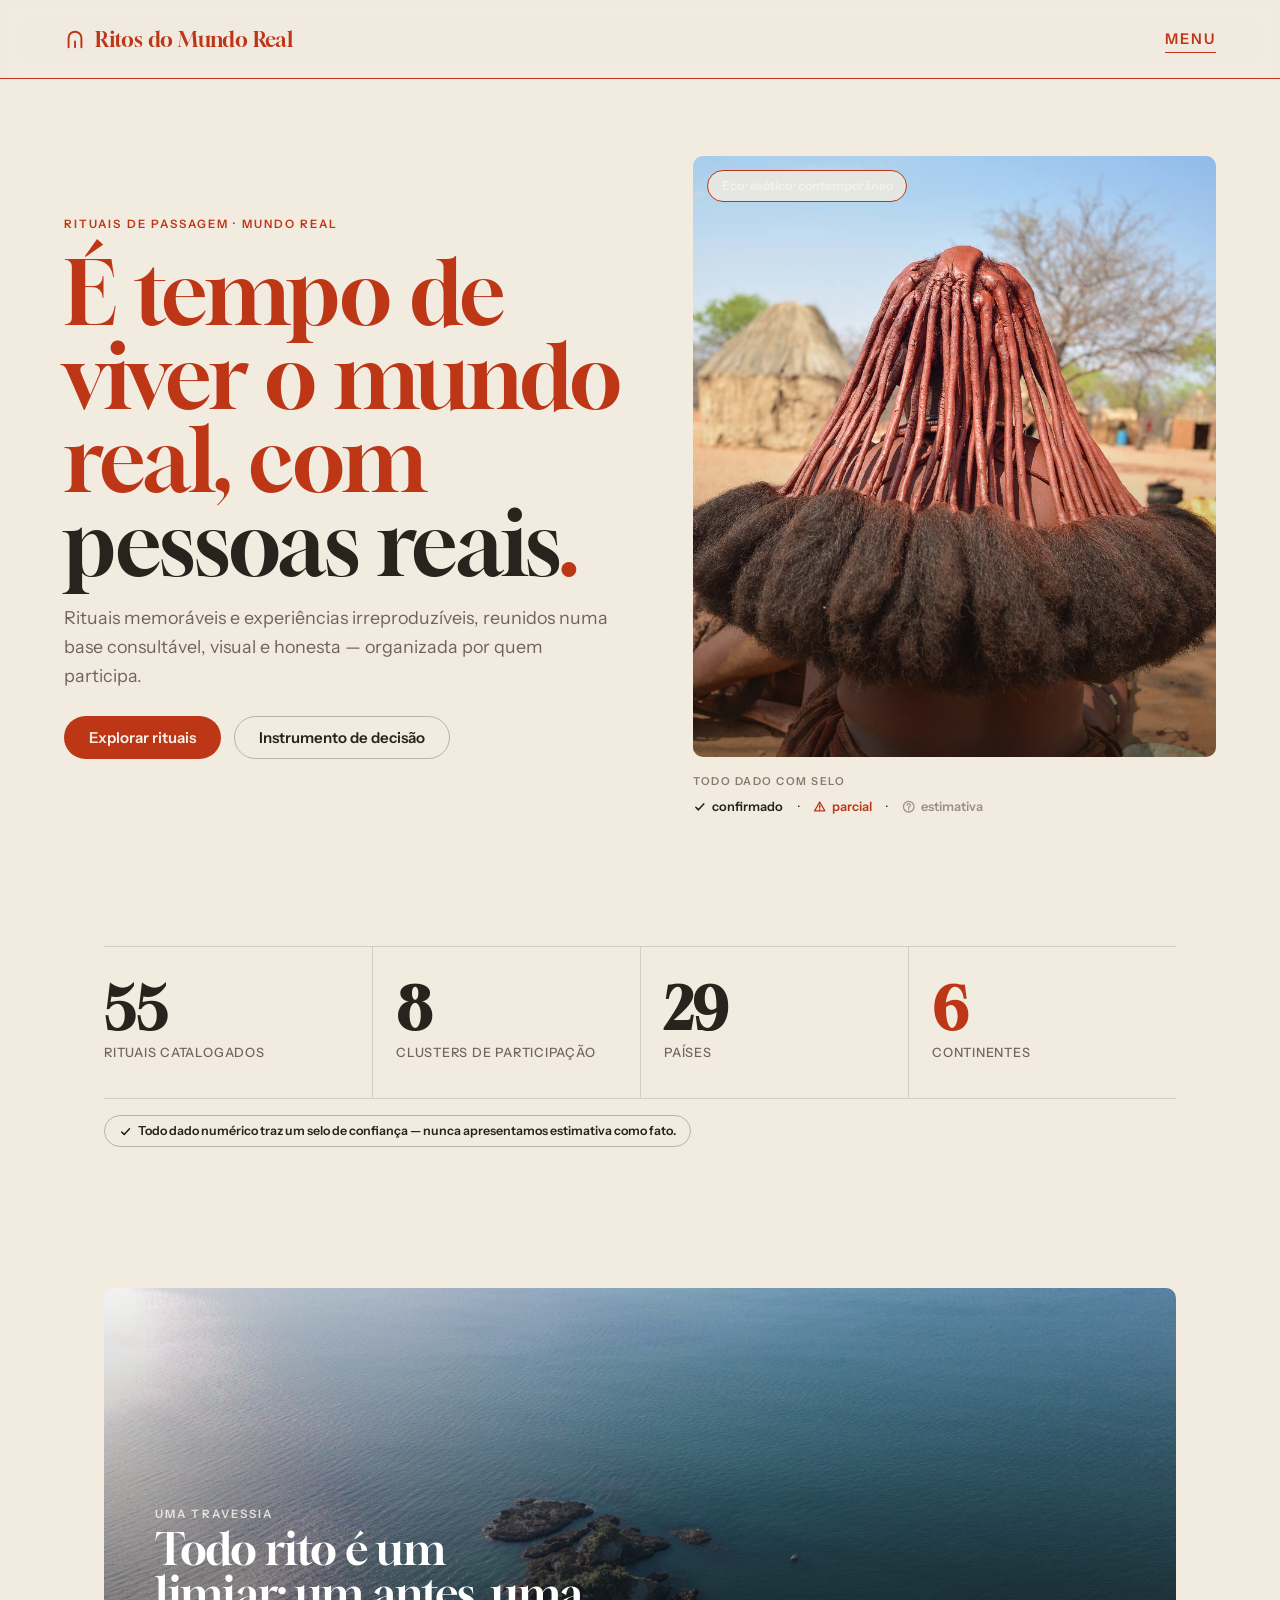
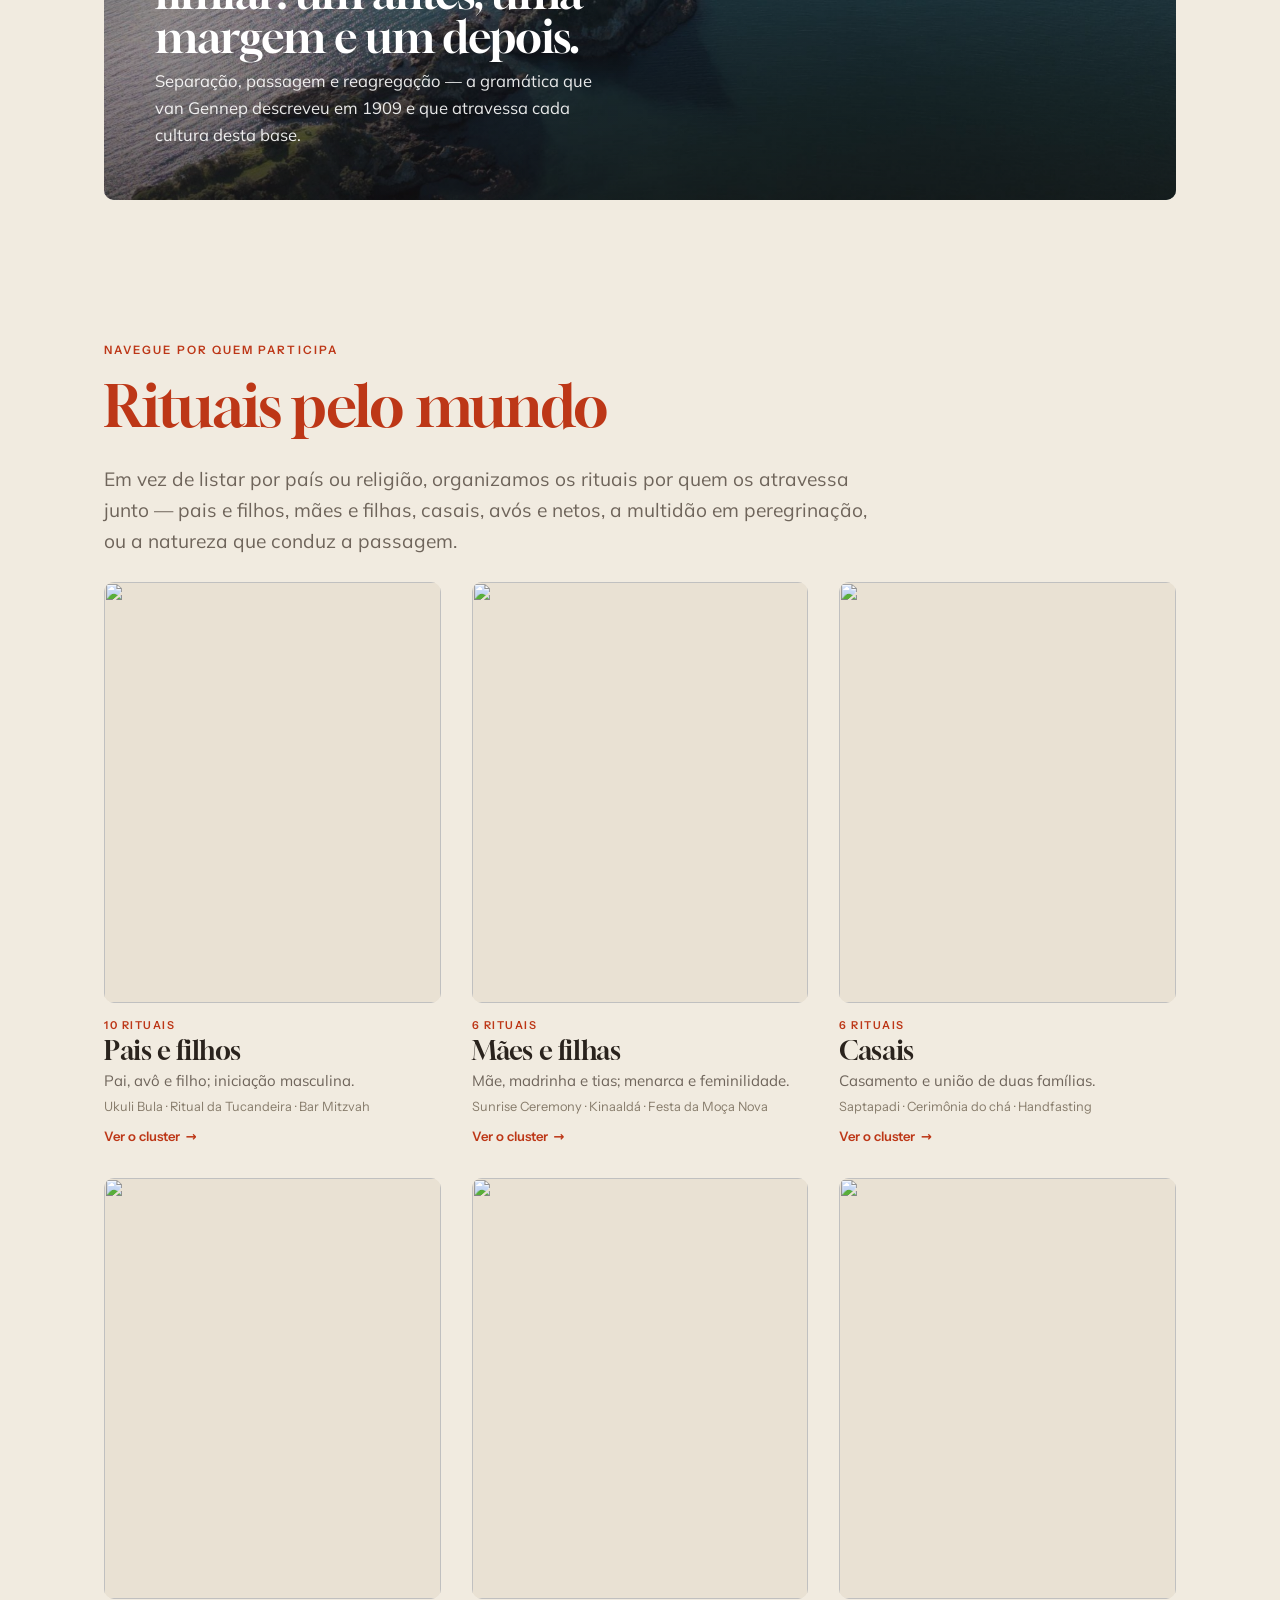
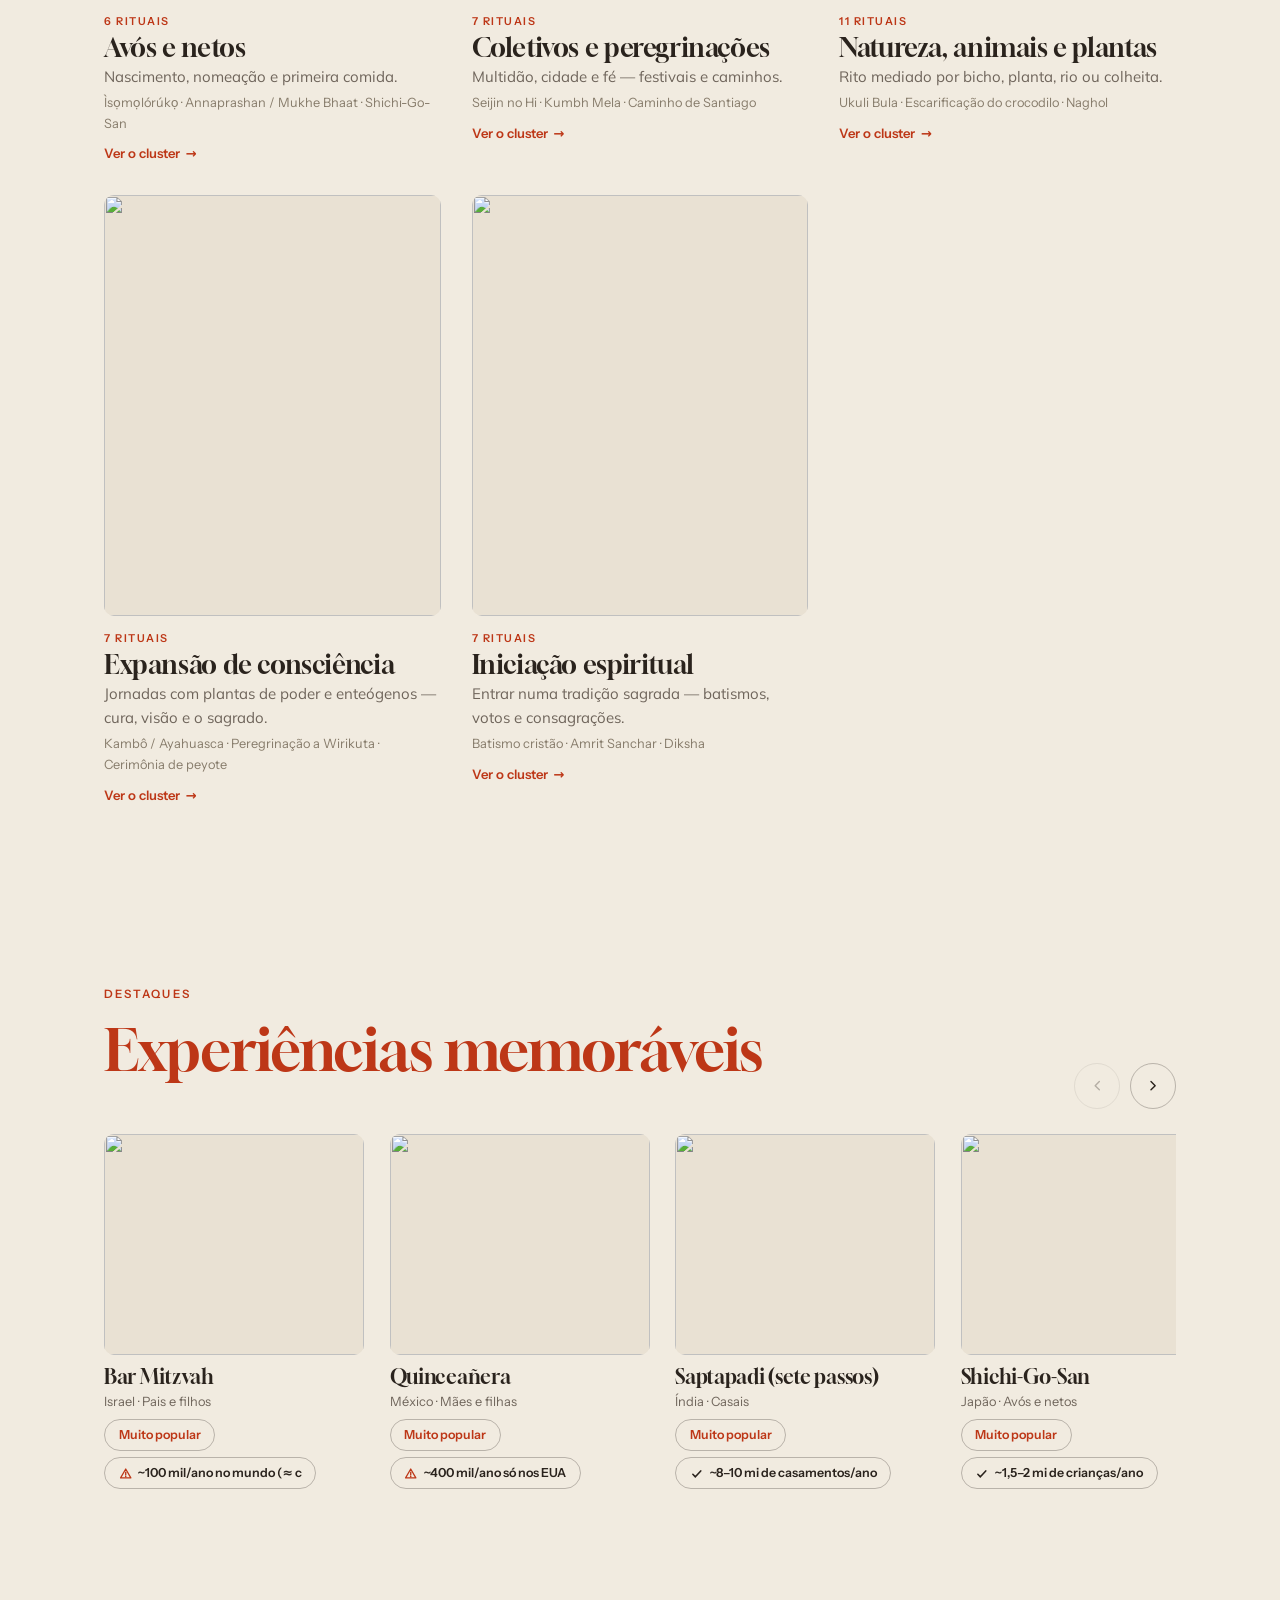
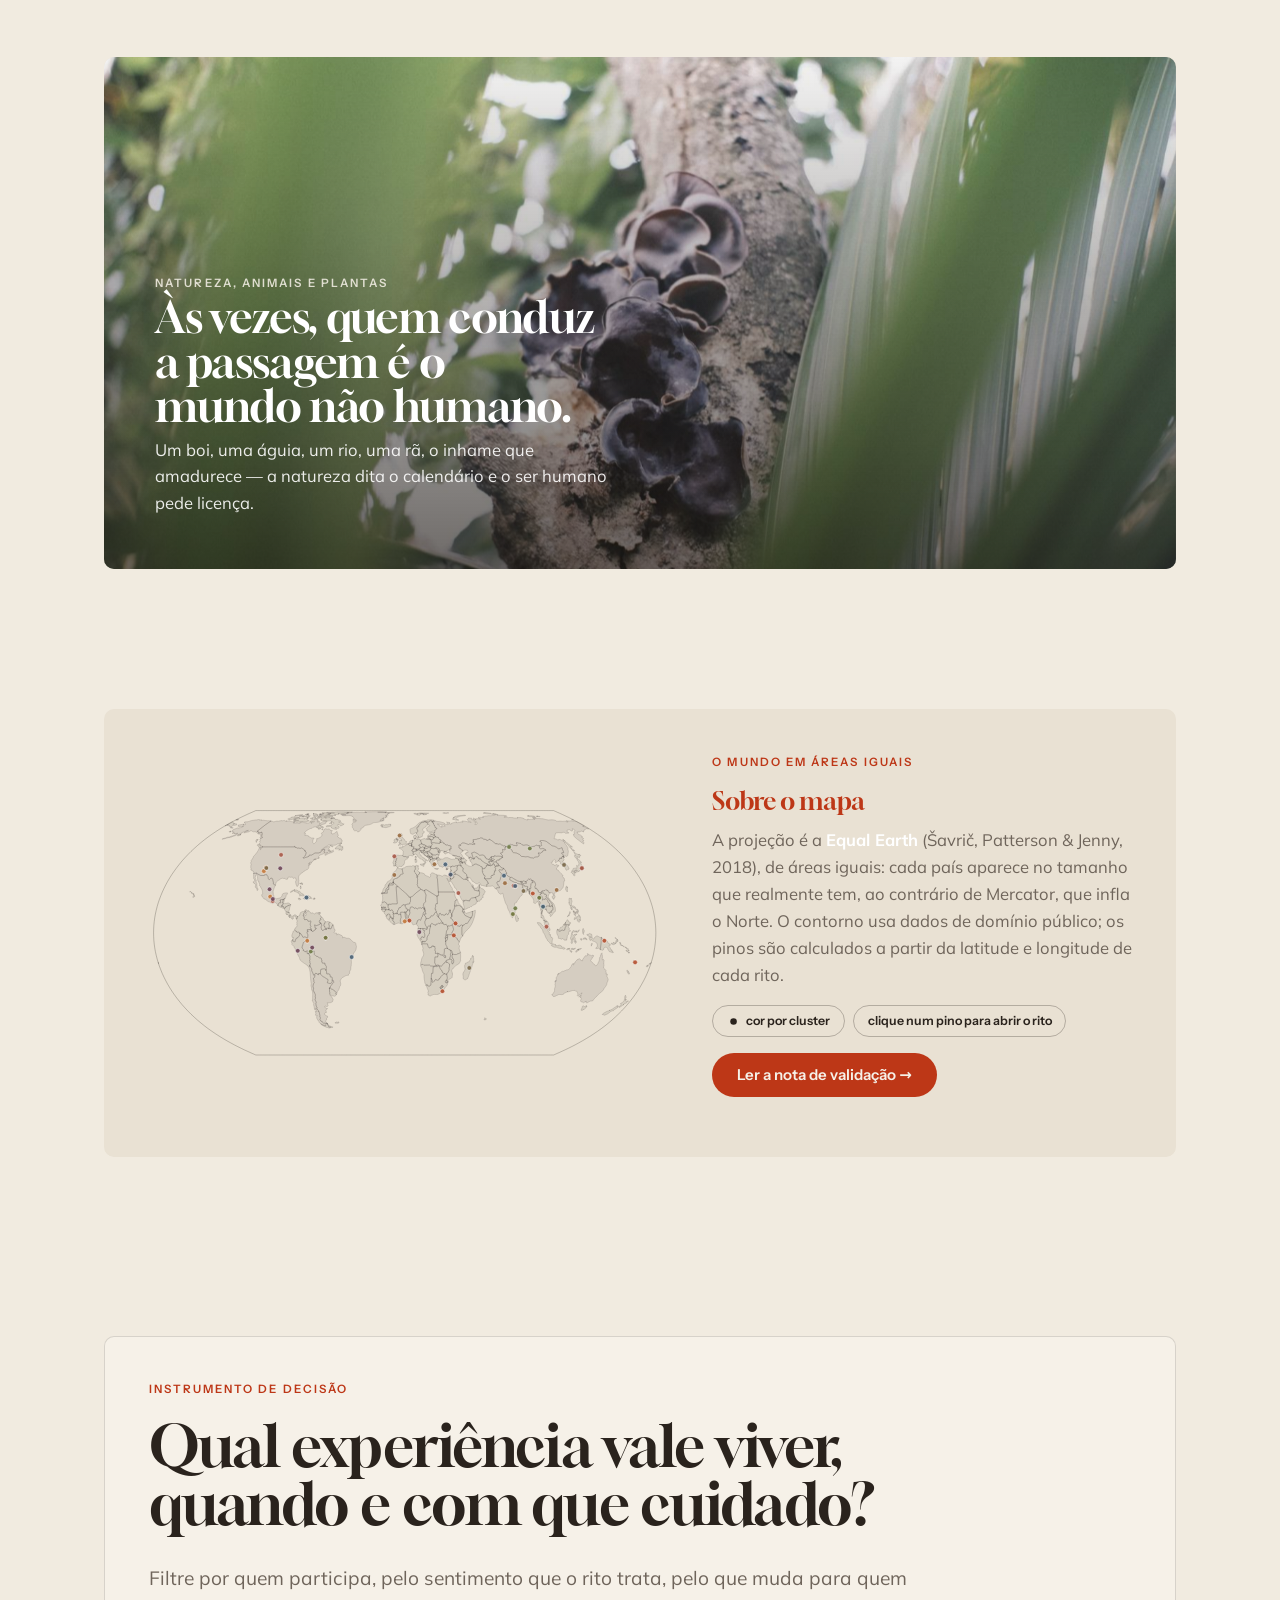
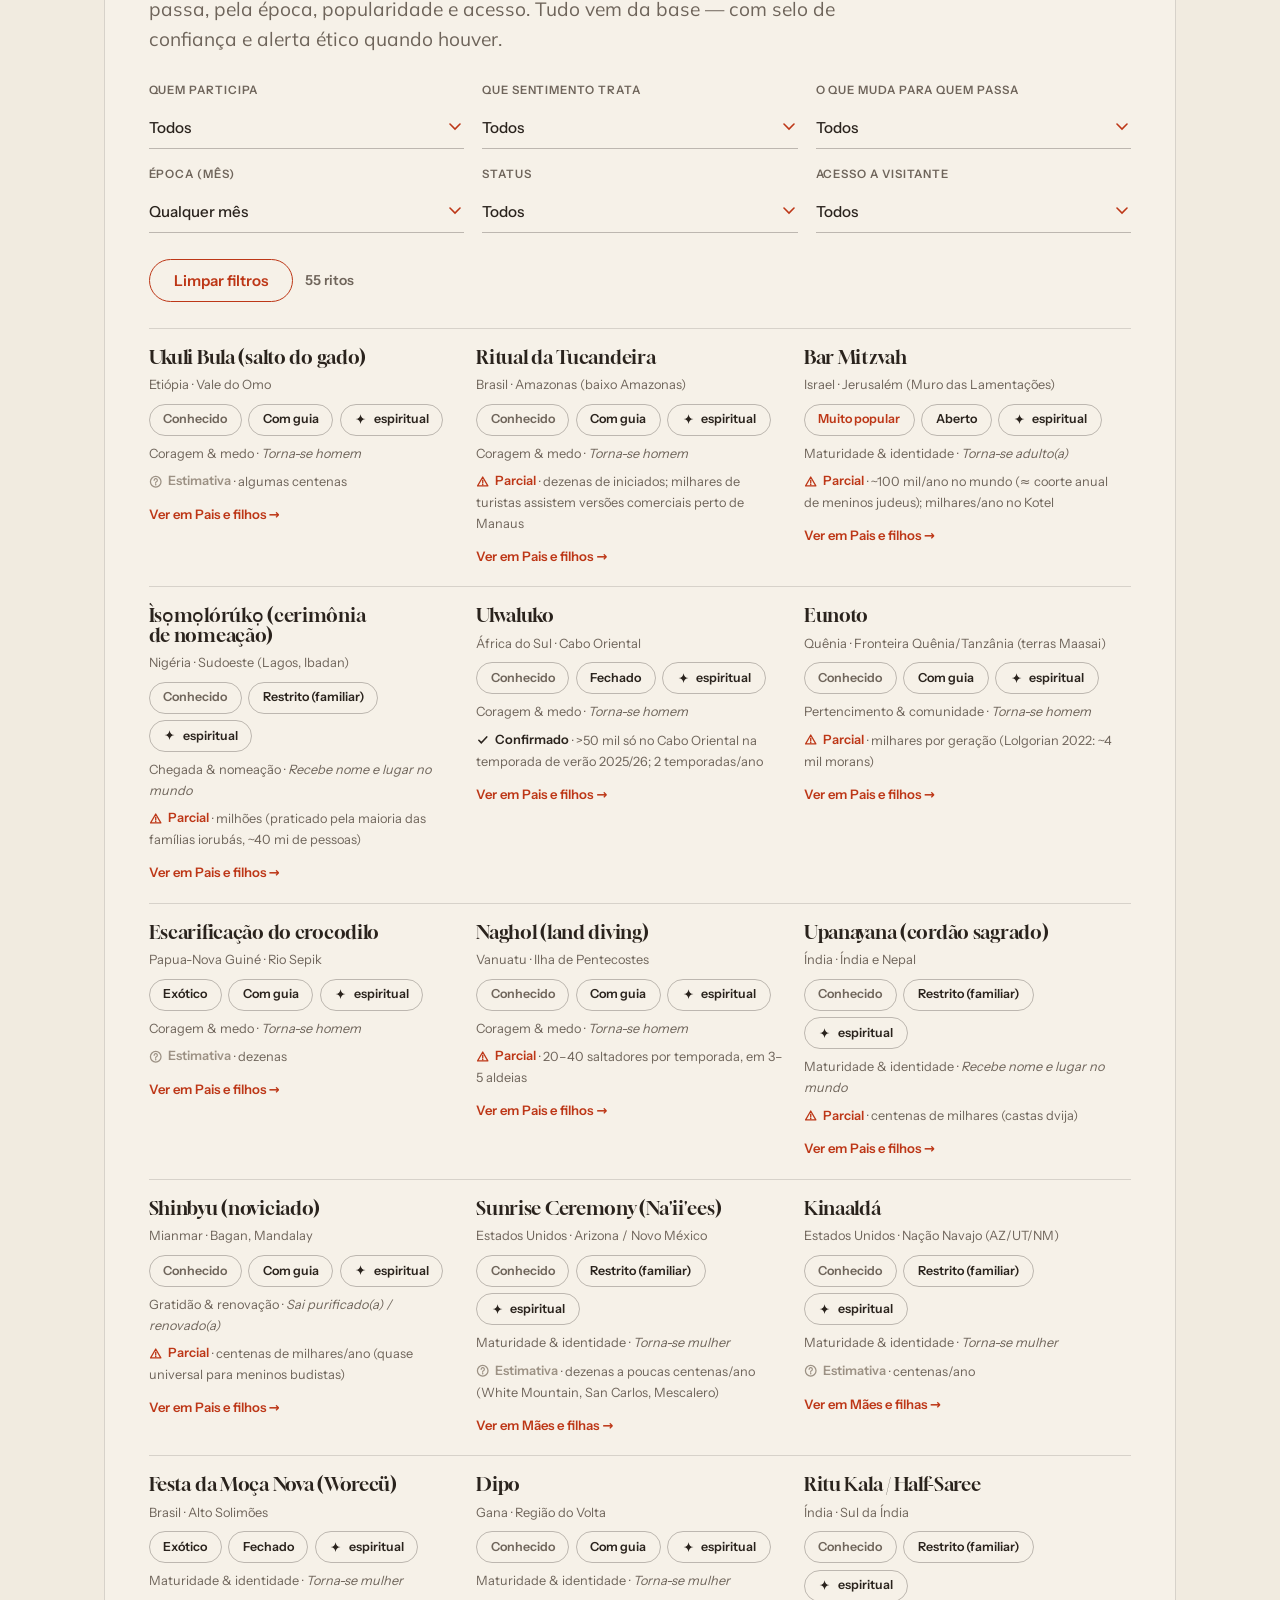
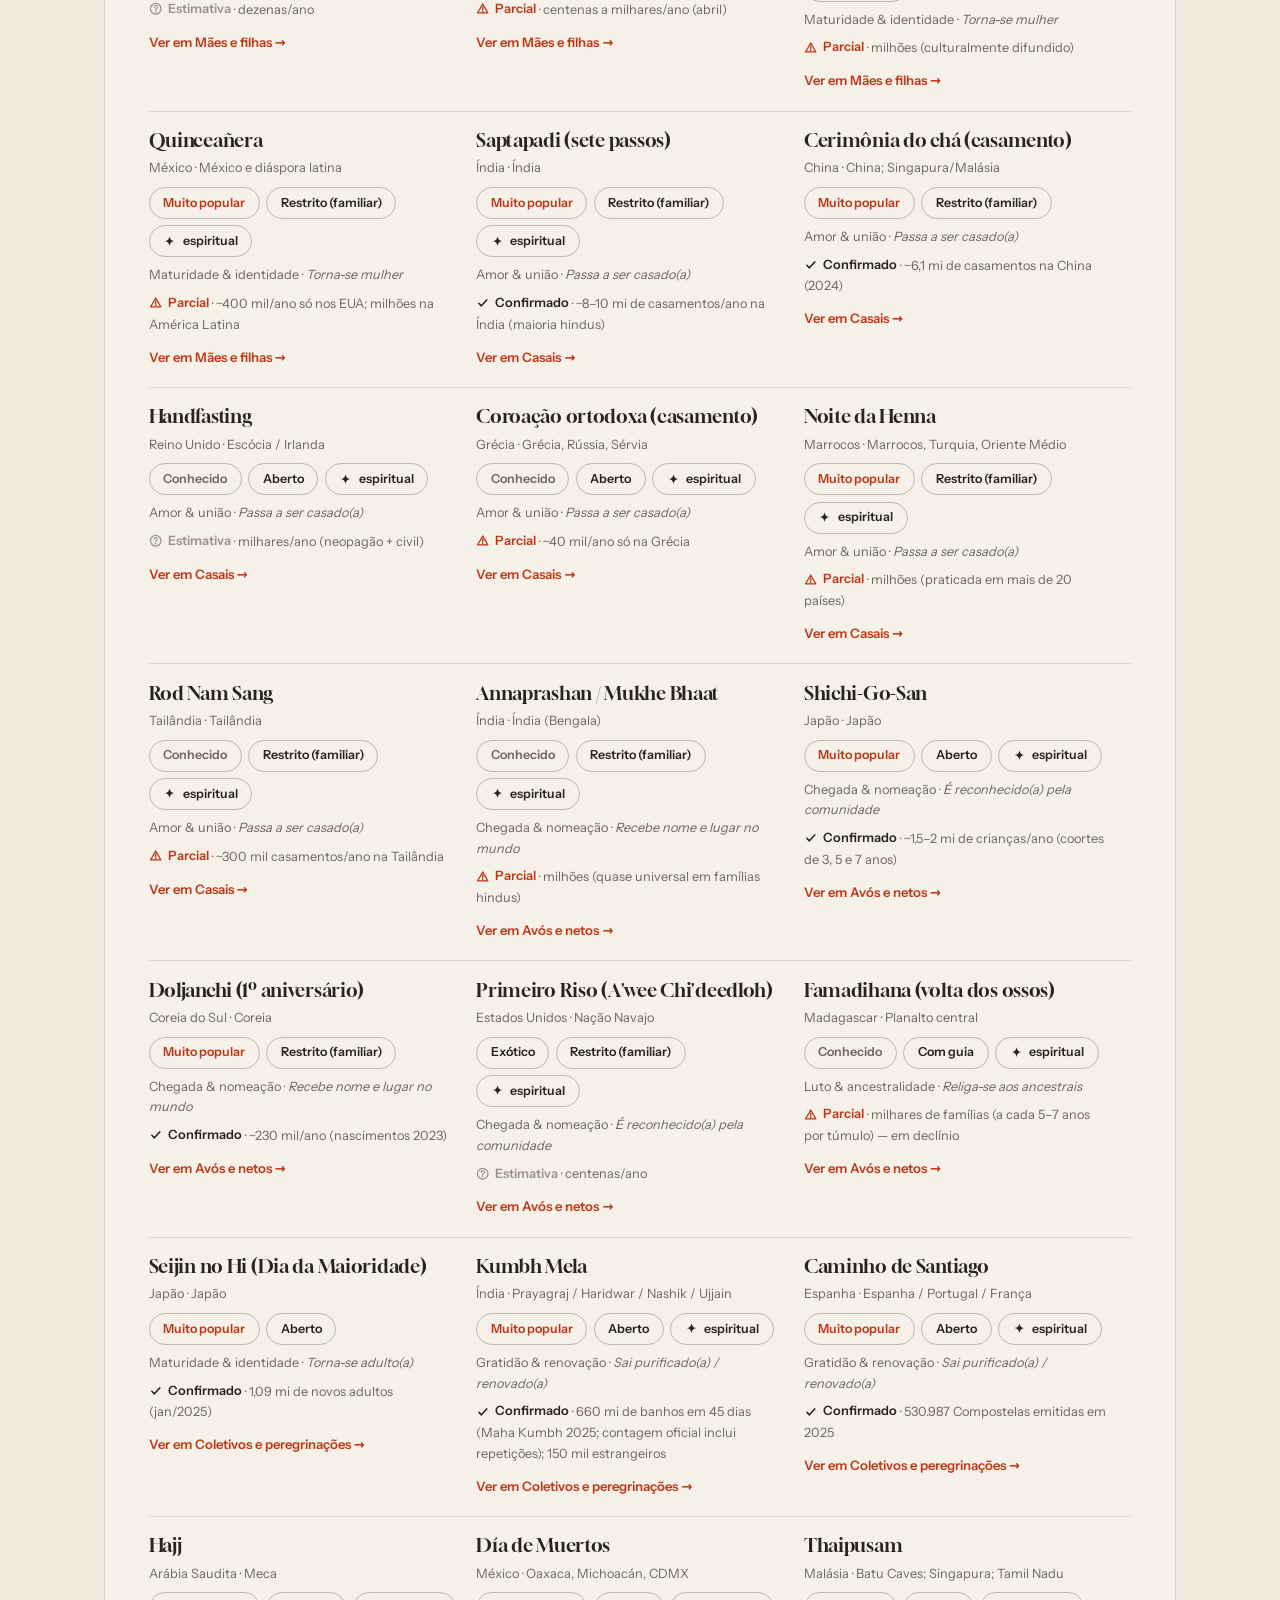
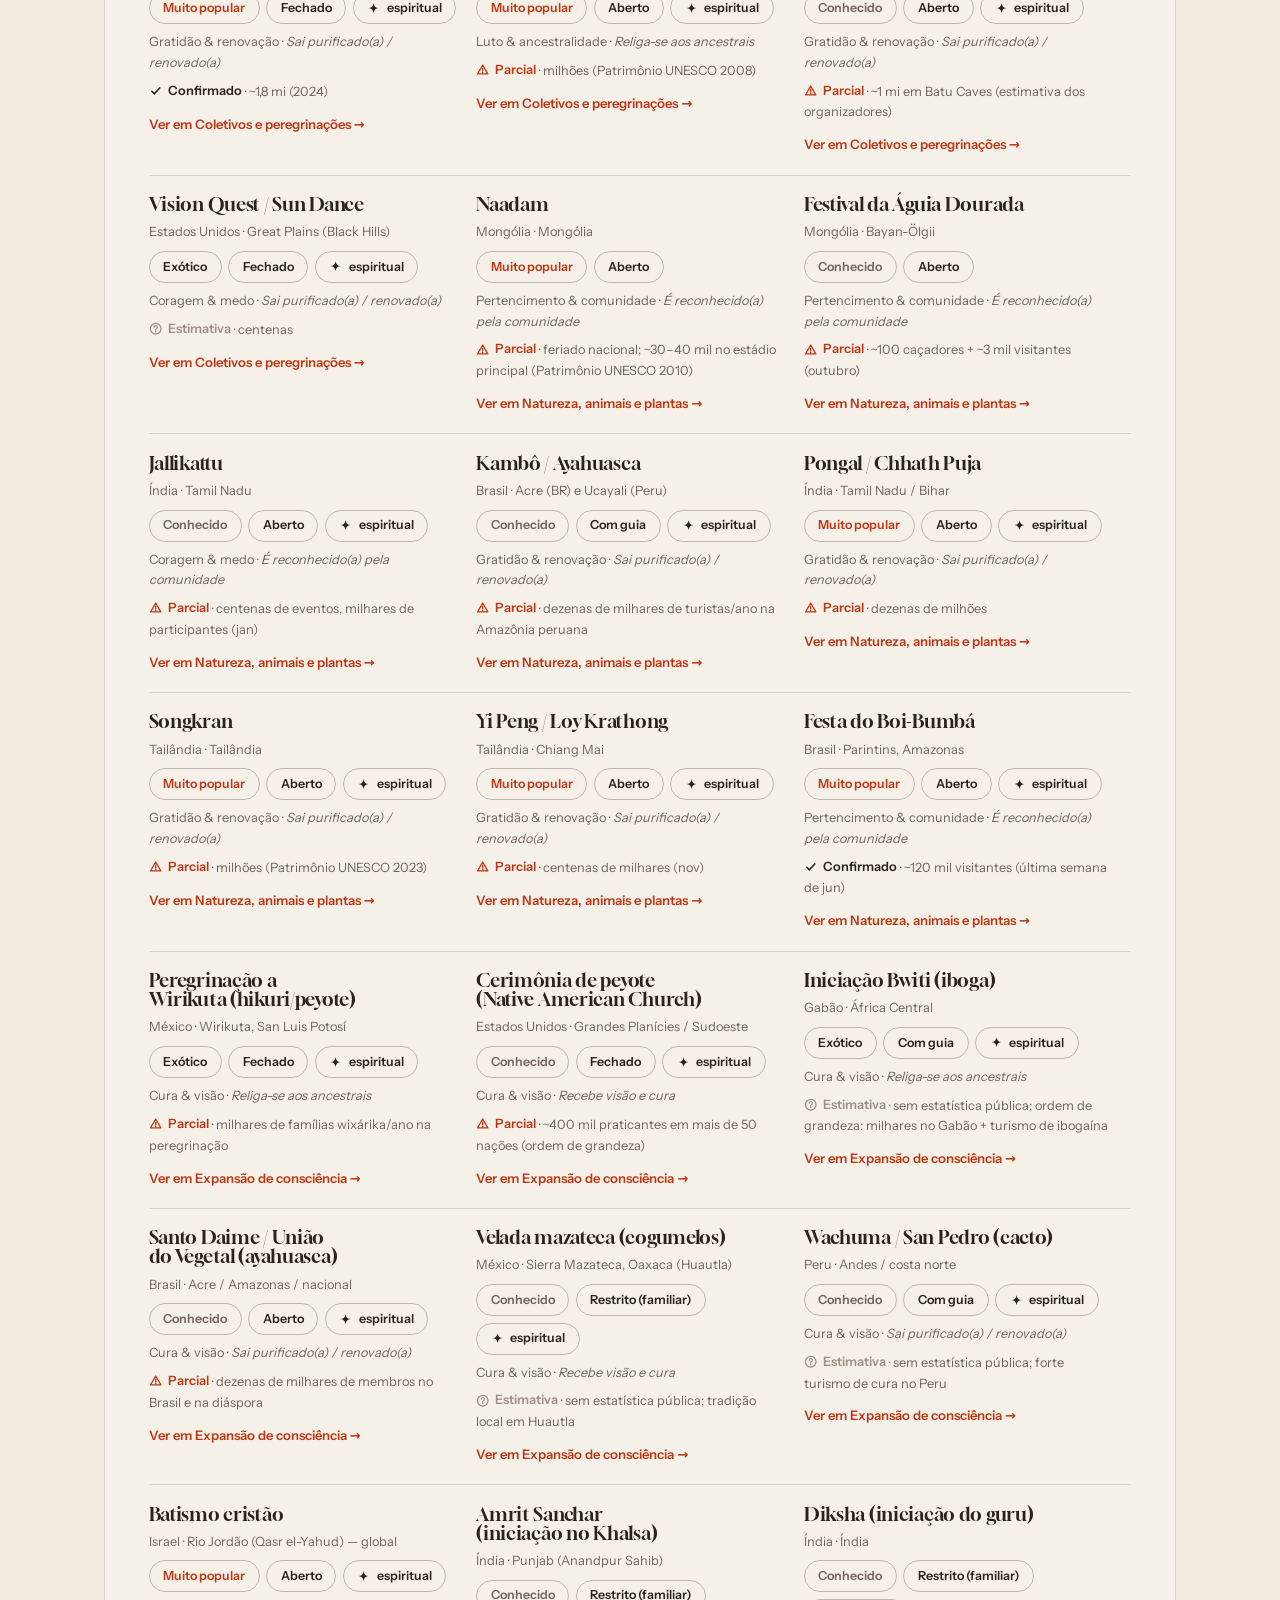
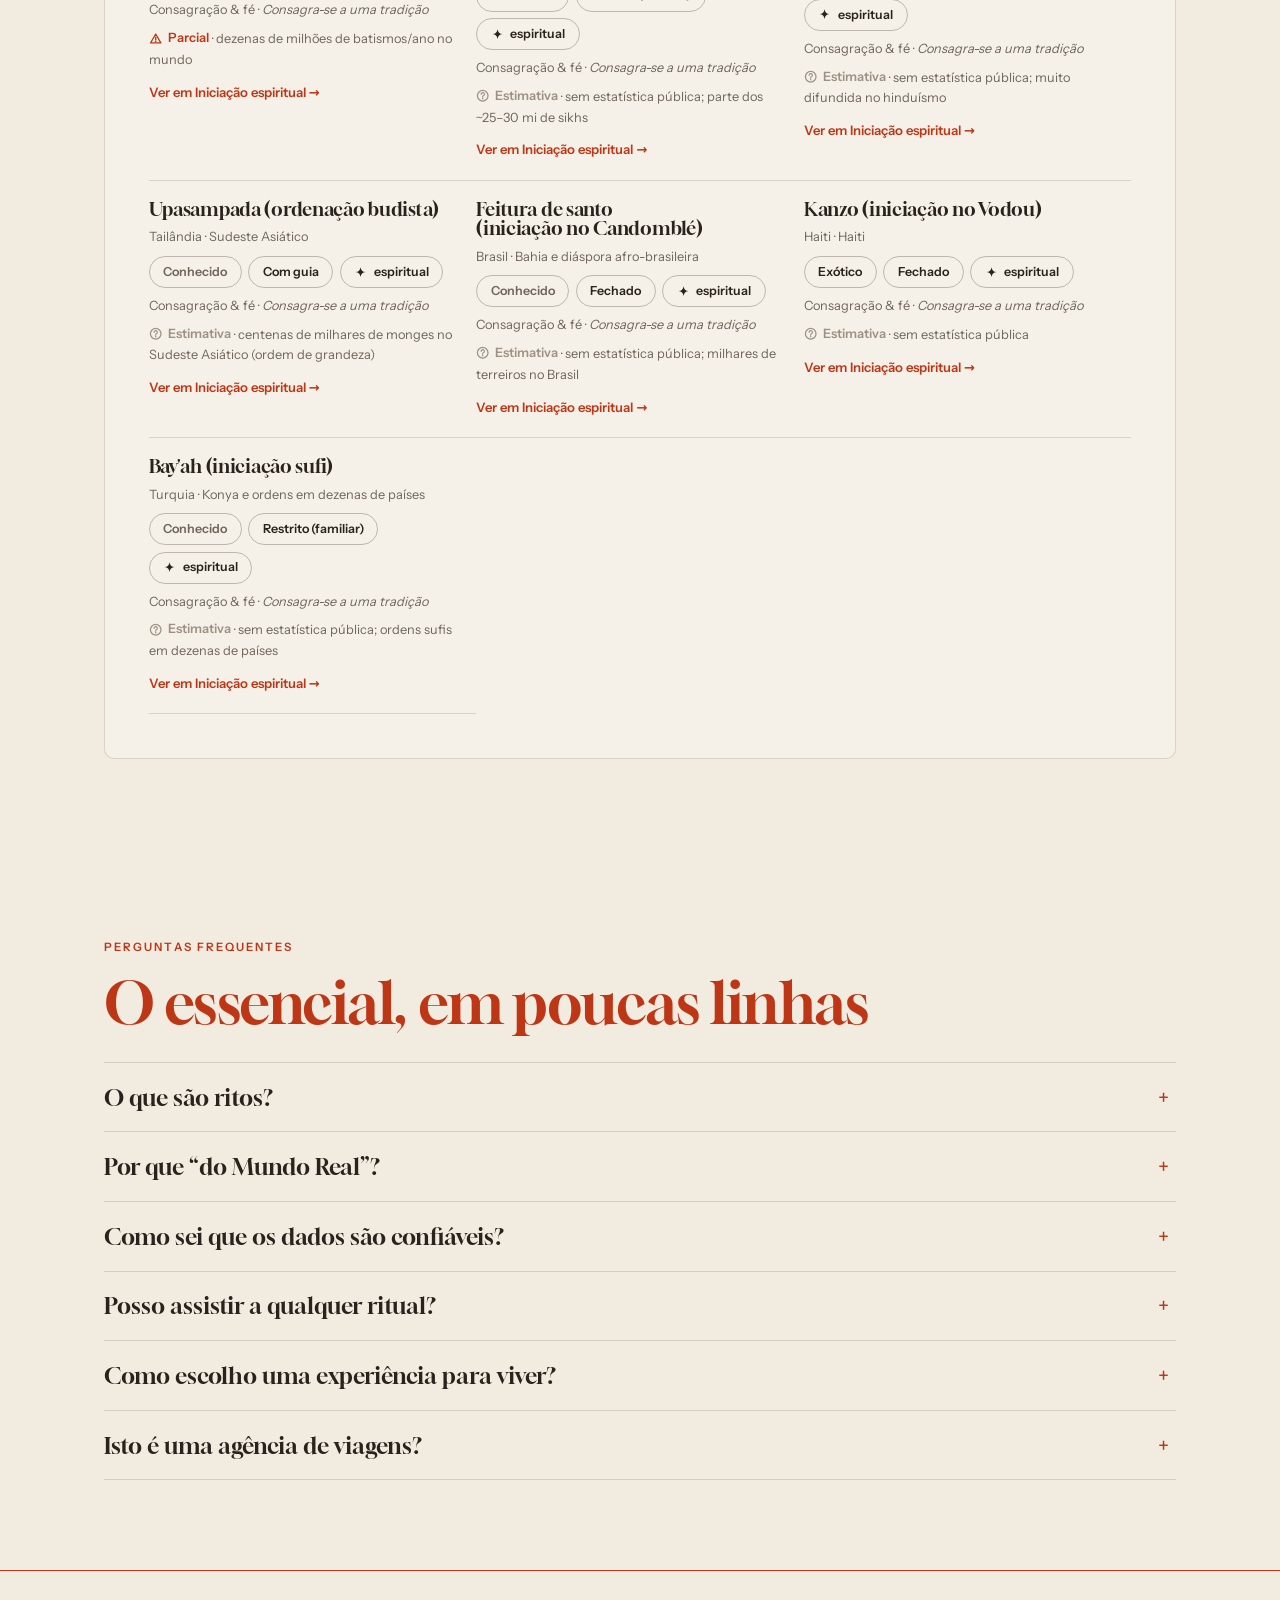
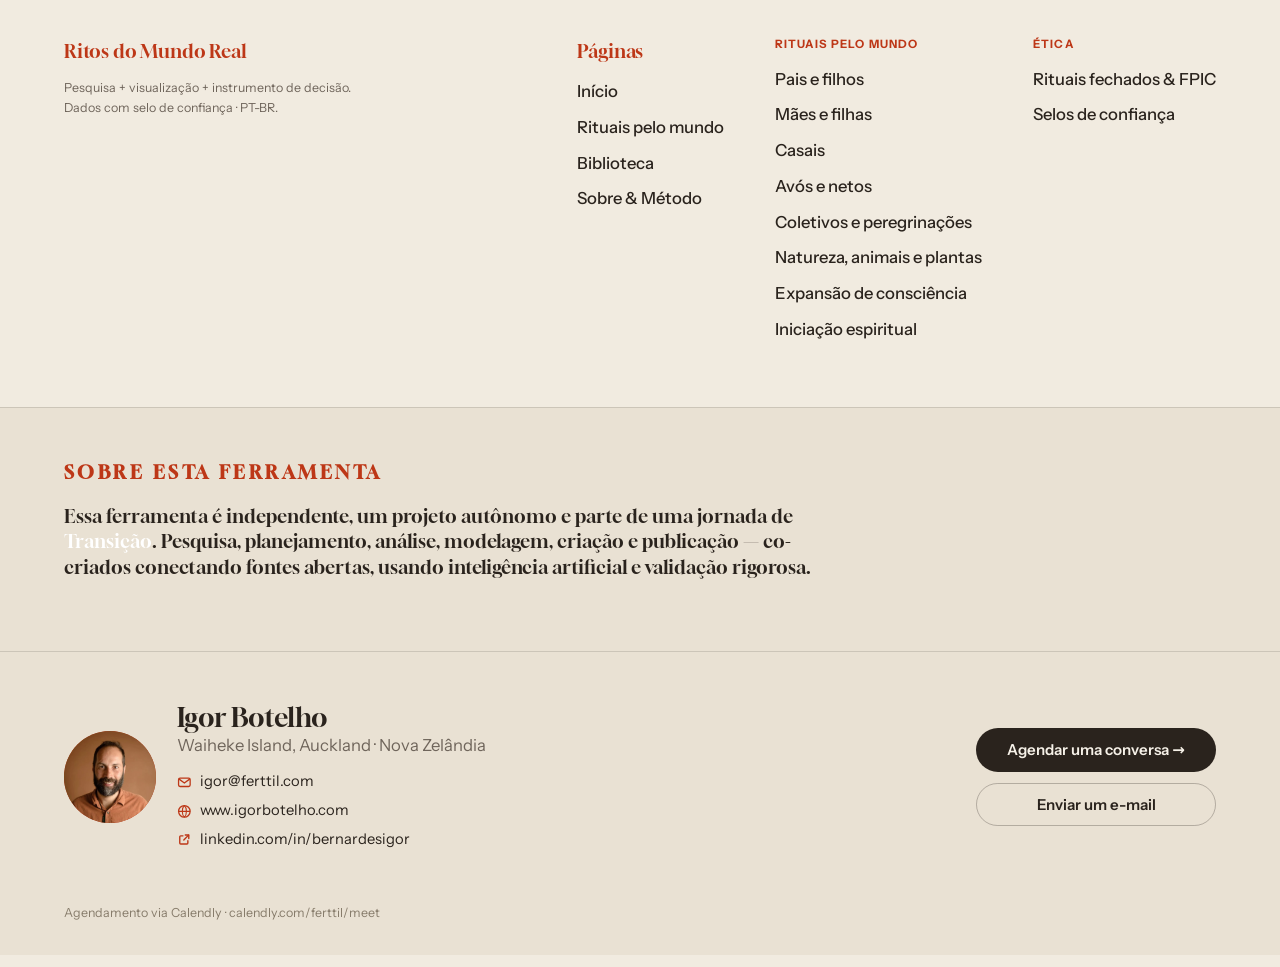
==== commit f5b9dcee: "Novo cluster "Iniciação espiritual" + 6ª regra ética (enteógenos/redução de danos) 8º cluster com 7 " ====
--- a/index.html
+++ b/index.html
@@ -42,7 +42,7 @@
             <a class="mm-page" href="">Início</a>
             <div class="mm-block">
               <a class="mm-page" href="clusters/">Rituais pelo mundo</a>
-              <div class="mm-subs"><a href="clusters/pais-e-filhos/">Pais e filhos</a><a href="clusters/maes-e-filhas/">Mães e filhas</a><a href="clusters/casais/">Casais</a><a href="clusters/avos-e-netos/">Avós e netos</a><a href="clusters/coletivos-e-peregrinacoes/">Coletivos e peregrinações</a><a href="clusters/natureza-animais-e-plantas/">Natureza, animais e plantas</a><a href="clusters/expansao-de-consciencia/">Expansão de consciência</a></div>
+              <div class="mm-subs"><a href="clusters/pais-e-filhos/">Pais e filhos</a><a href="clusters/maes-e-filhas/">Mães e filhas</a><a href="clusters/casais/">Casais</a><a href="clusters/avos-e-netos/">Avós e netos</a><a href="clusters/coletivos-e-peregrinacoes/">Coletivos e peregrinações</a><a href="clusters/natureza-animais-e-plantas/">Natureza, animais e plantas</a><a href="clusters/expansao-de-consciencia/">Expansão de consciência</a><a href="clusters/iniciacao-espiritual/">Iniciação espiritual</a></div>
             </div>
             <a class="mm-page" href="biblioteca/">Biblioteca</a>
             <a class="mm-page" href="sobre/">Sobre &amp; Método</a>
@@ -191,7 +191,7 @@
         <div class="col"><b>Ritos do Mundo Real</b><small>Pesquisa + visualização + instrumento de decisão.<br>Dados com selo de confiança · PT-BR.</small></div>
         <div class="cols">
           <div class="col"><b>Páginas</b><a href="">Início</a><a href="clusters/">Rituais pelo mundo</a><a href="biblioteca/">Biblioteca</a><a href="sobre/">Sobre &amp; Método</a></div>
-          <div class="col"><b>Rituais pelo mundo</b><a href="clusters/pais-e-filhos/">Pais e filhos</a><a href="clusters/maes-e-filhas/">Mães e filhas</a><a href="clusters/casais/">Casais</a><a href="clusters/avos-e-netos/">Avós e netos</a><a href="clusters/coletivos-e-peregrinacoes/">Coletivos e peregrinações</a><a href="clusters/natureza-animais-e-plantas/">Natureza, animais e plantas</a><a href="clusters/expansao-de-consciencia/">Expansão de consciência</a></div>
+          <div class="col"><b>Rituais pelo mundo</b><a href="clusters/pais-e-filhos/">Pais e filhos</a><a href="clusters/maes-e-filhas/">Mães e filhas</a><a href="clusters/casais/">Casais</a><a href="clusters/avos-e-netos/">Avós e netos</a><a href="clusters/coletivos-e-peregrinacoes/">Coletivos e peregrinações</a><a href="clusters/natureza-animais-e-plantas/">Natureza, animais e plantas</a><a href="clusters/expansao-de-consciencia/">Expansão de consciência</a><a href="clusters/iniciacao-espiritual/">Iniciação espiritual</a></div>
           <div class="col"><b>Ética</b><a href="sobre/#etica">Rituais fechados &amp; FPIC</a><a href="sobre/#selos">Selos de confiança</a></div>
         </div>
       </footer>
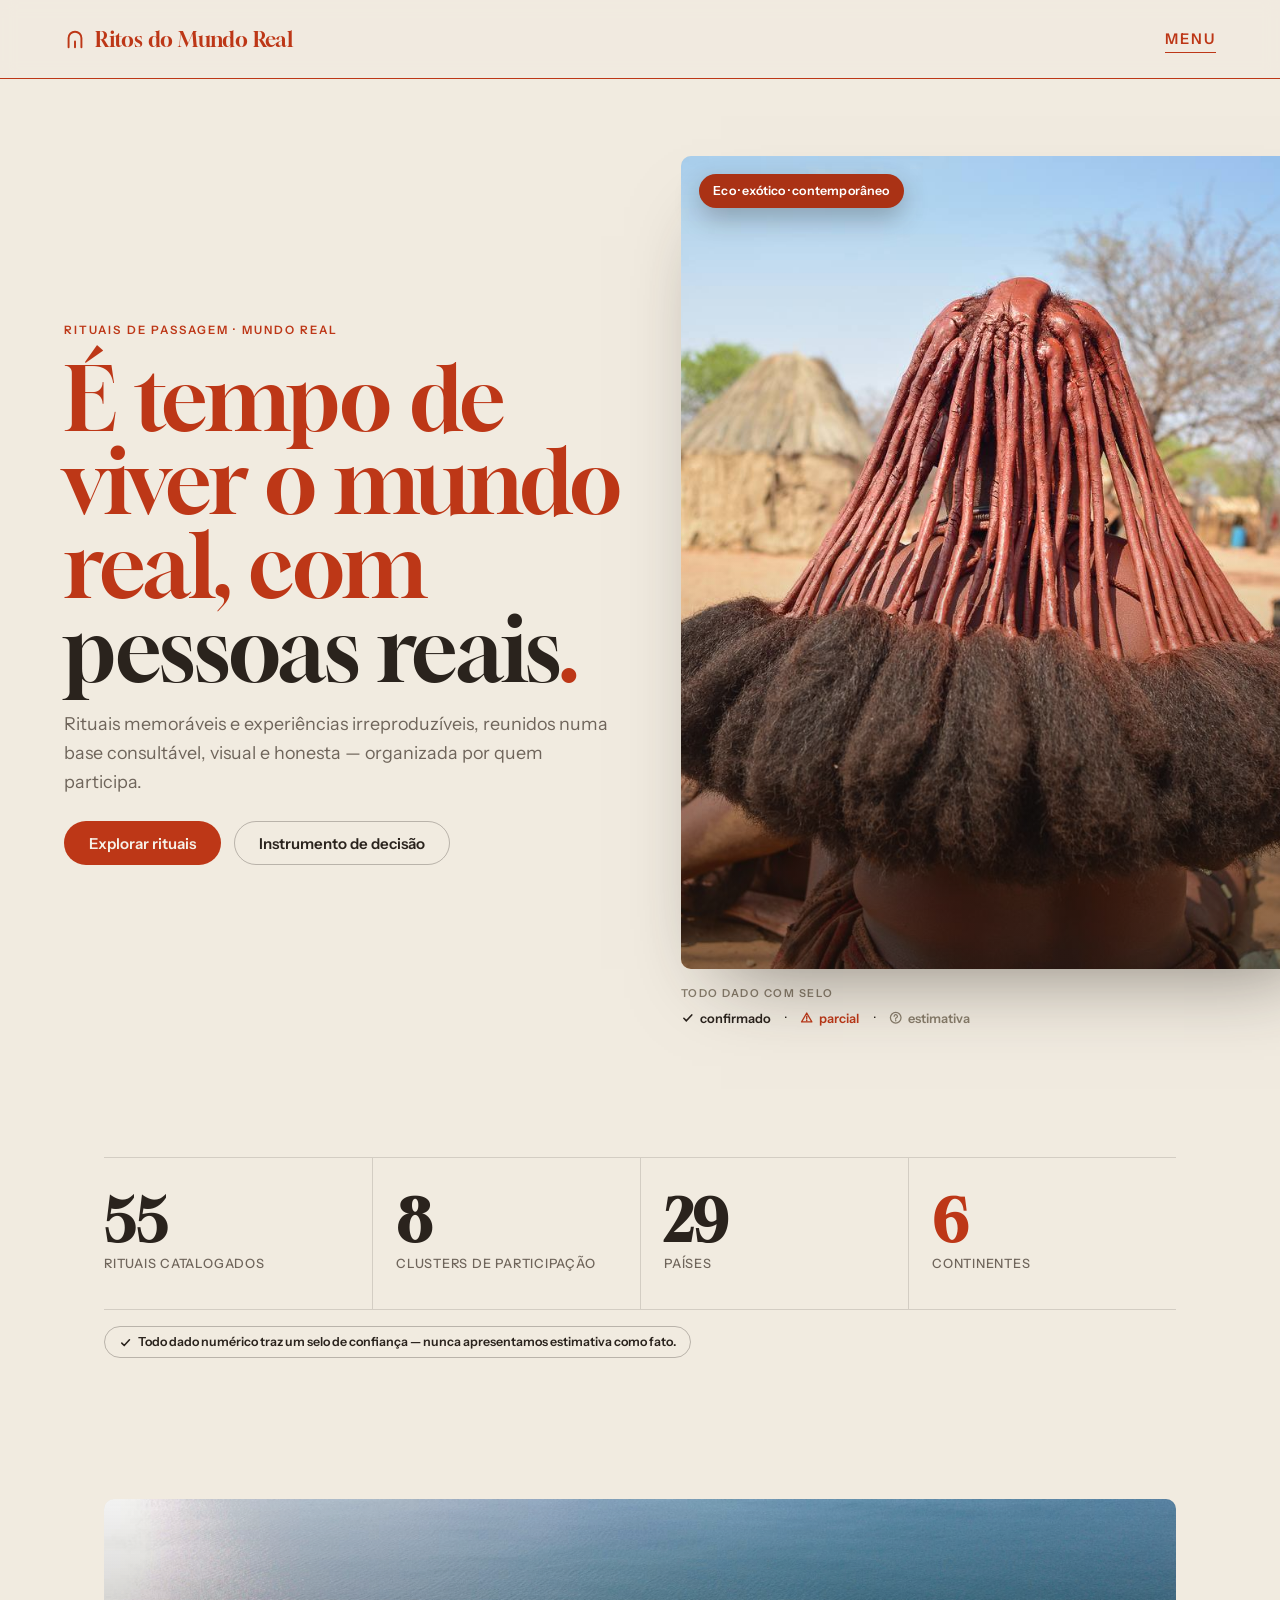
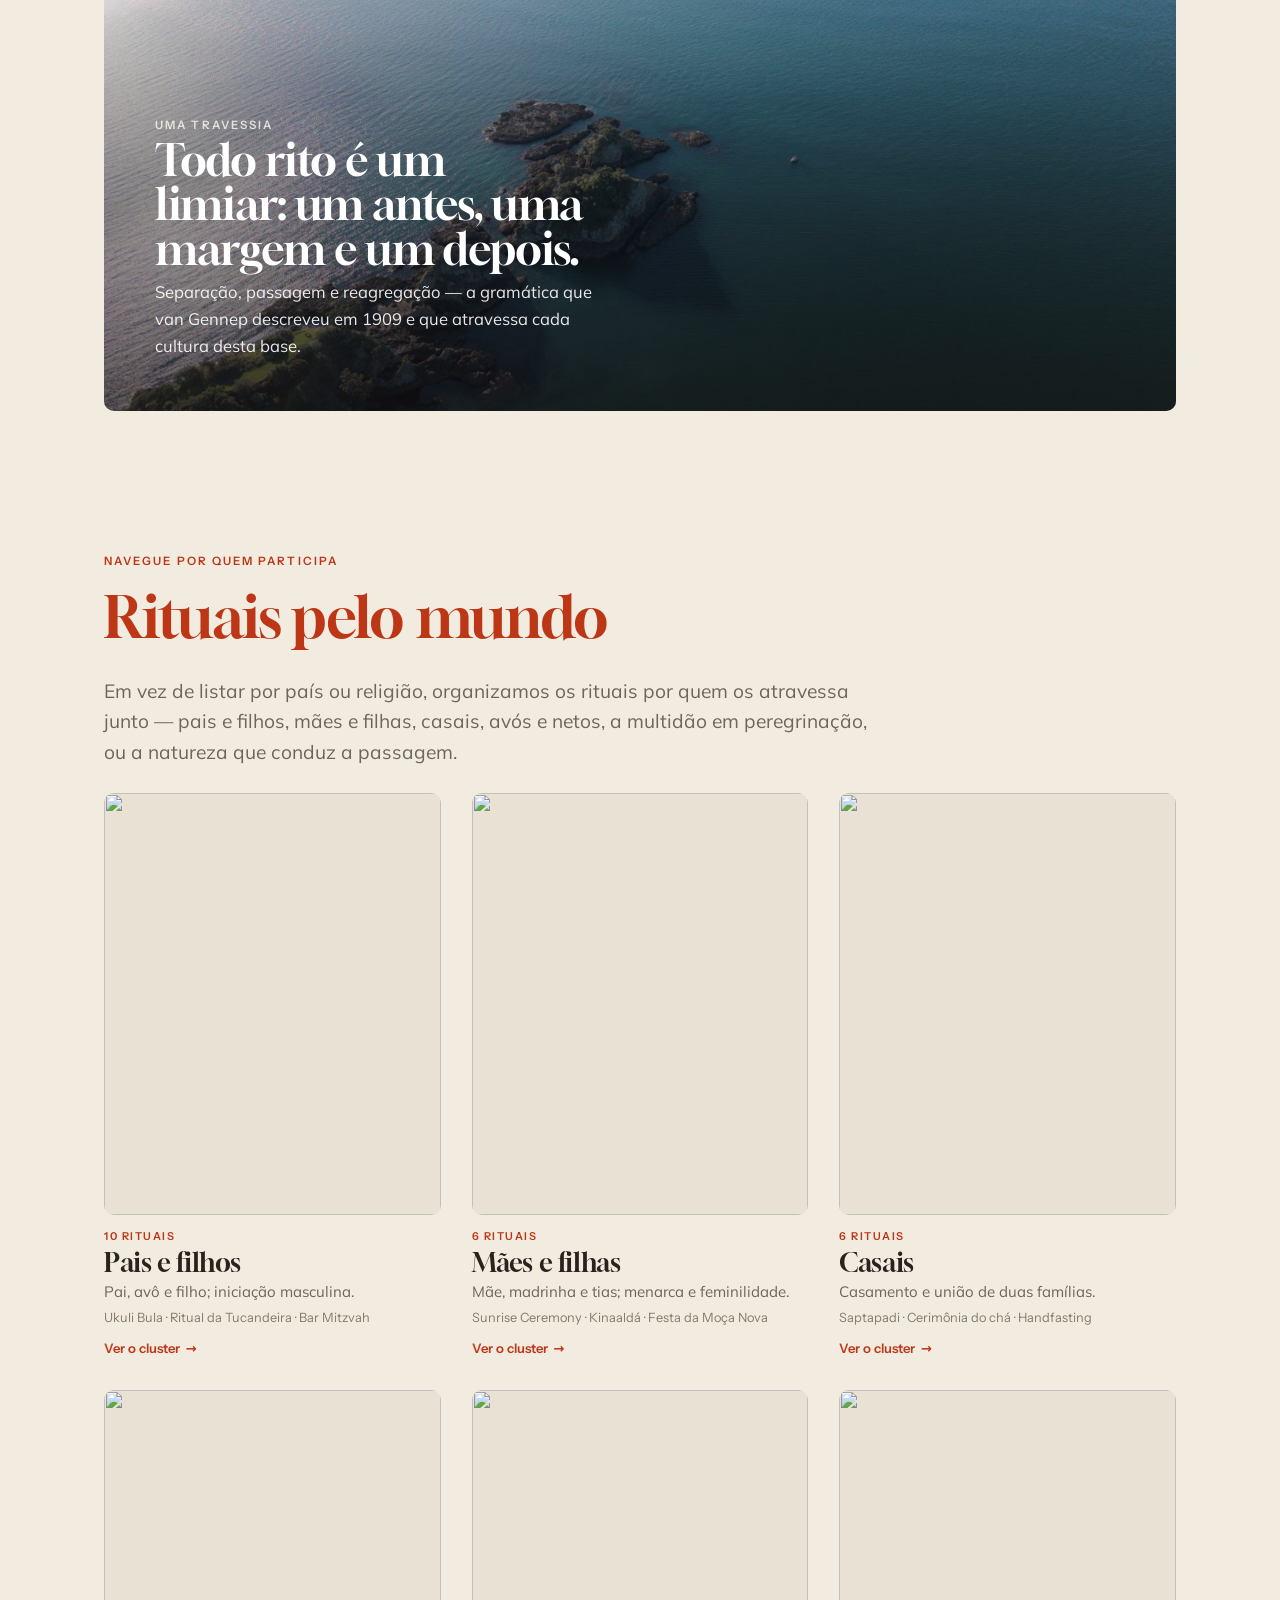
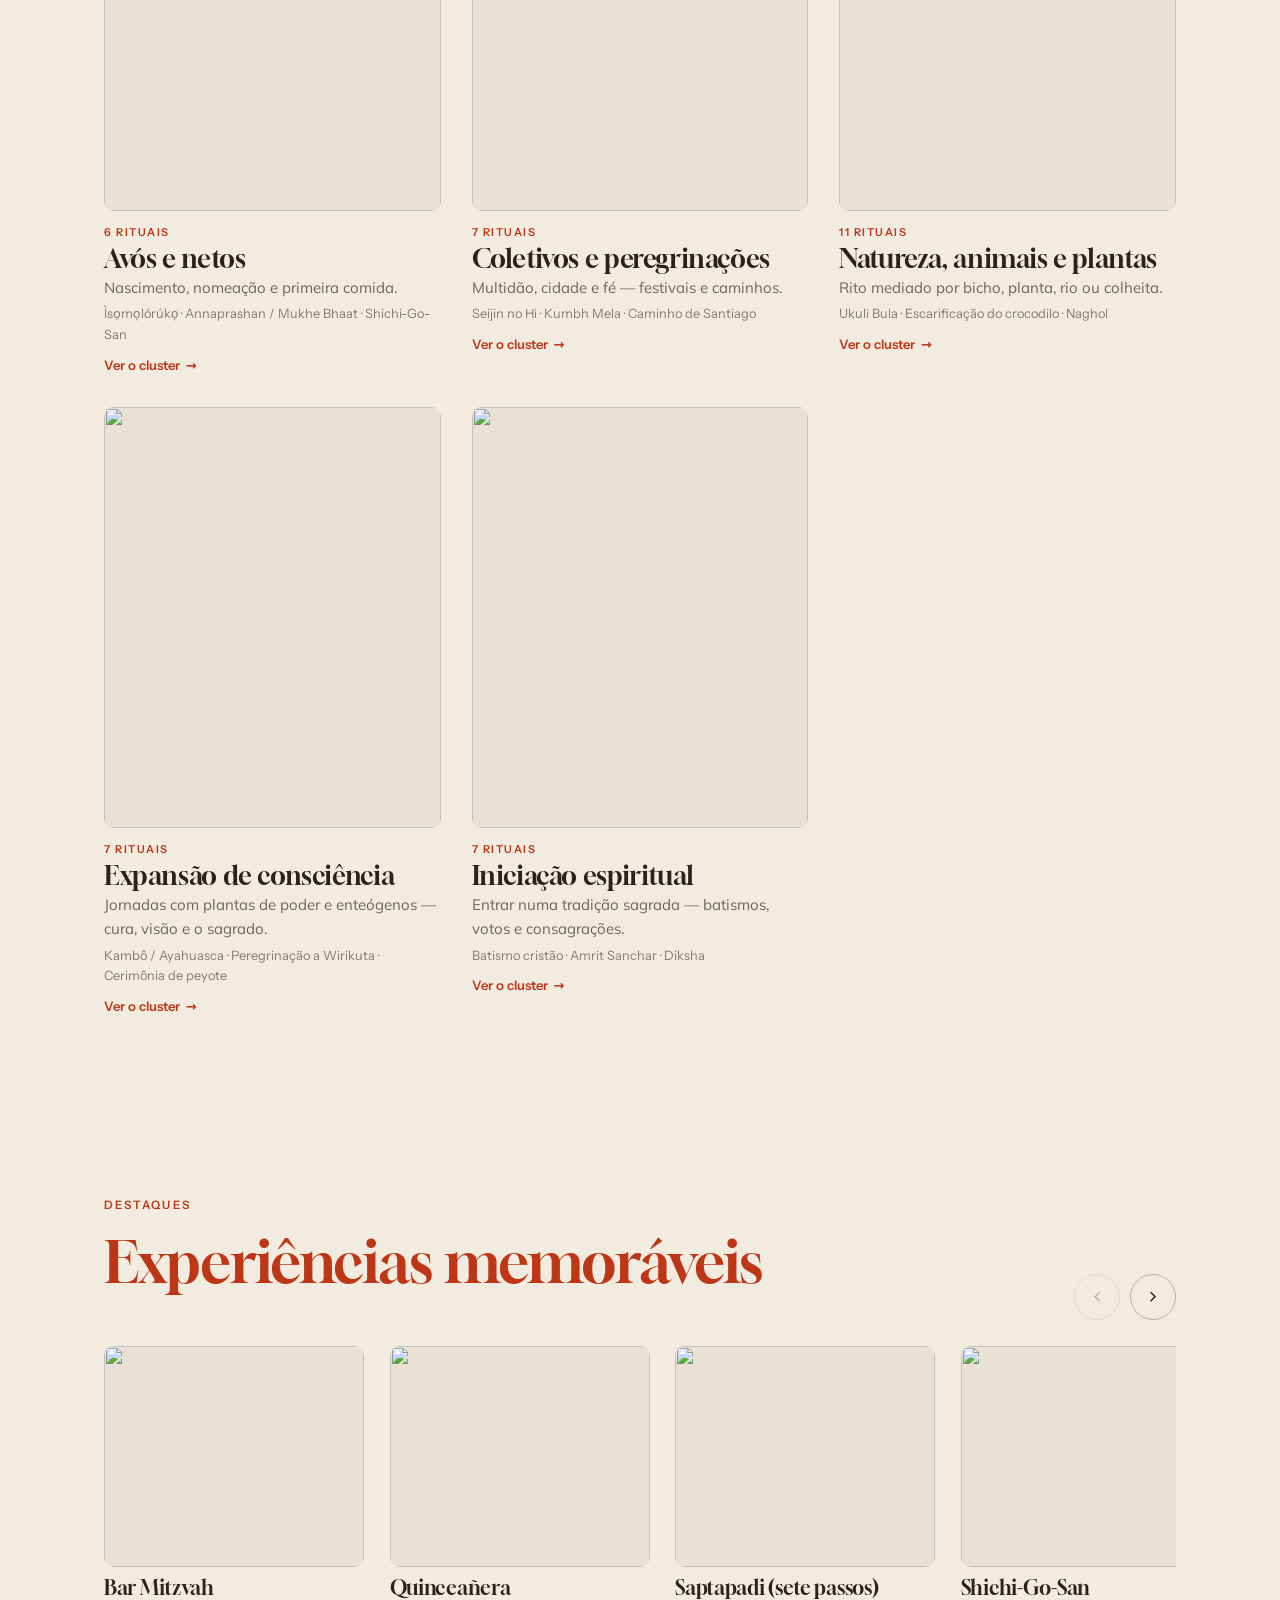
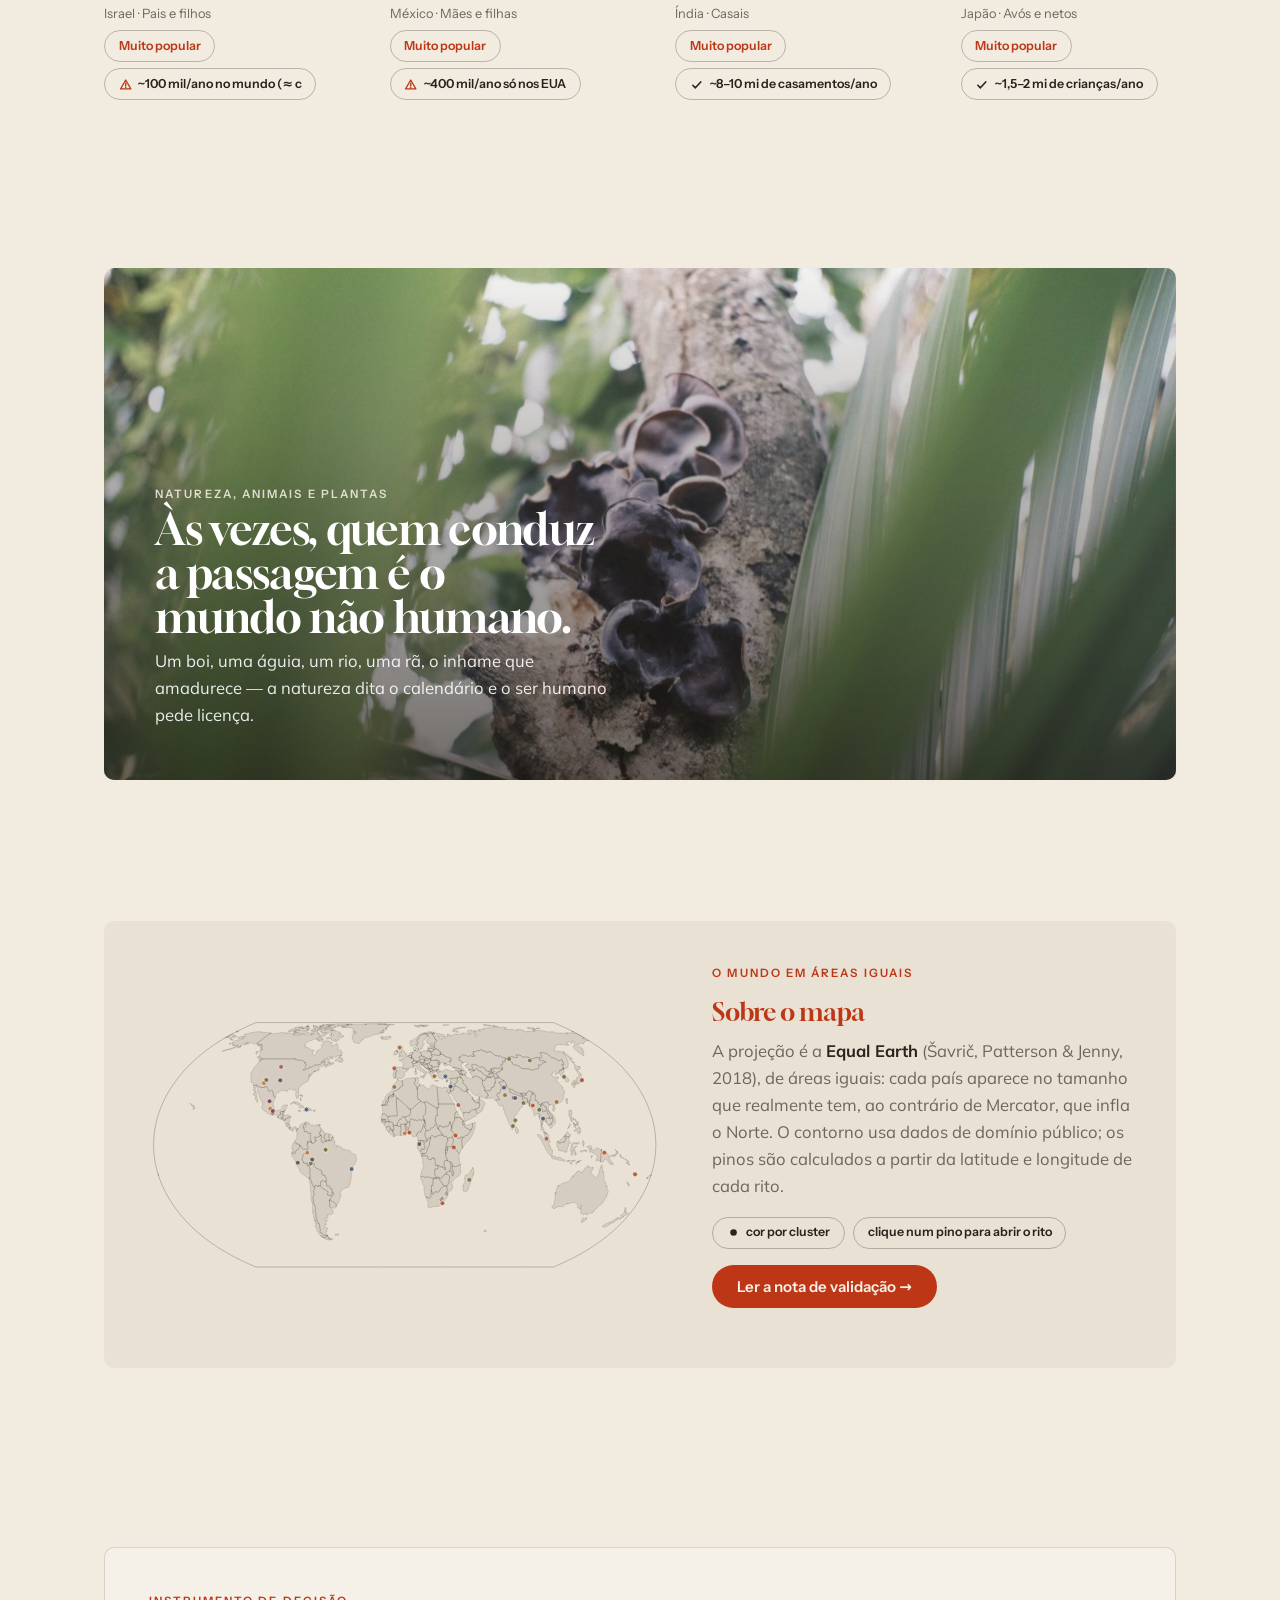
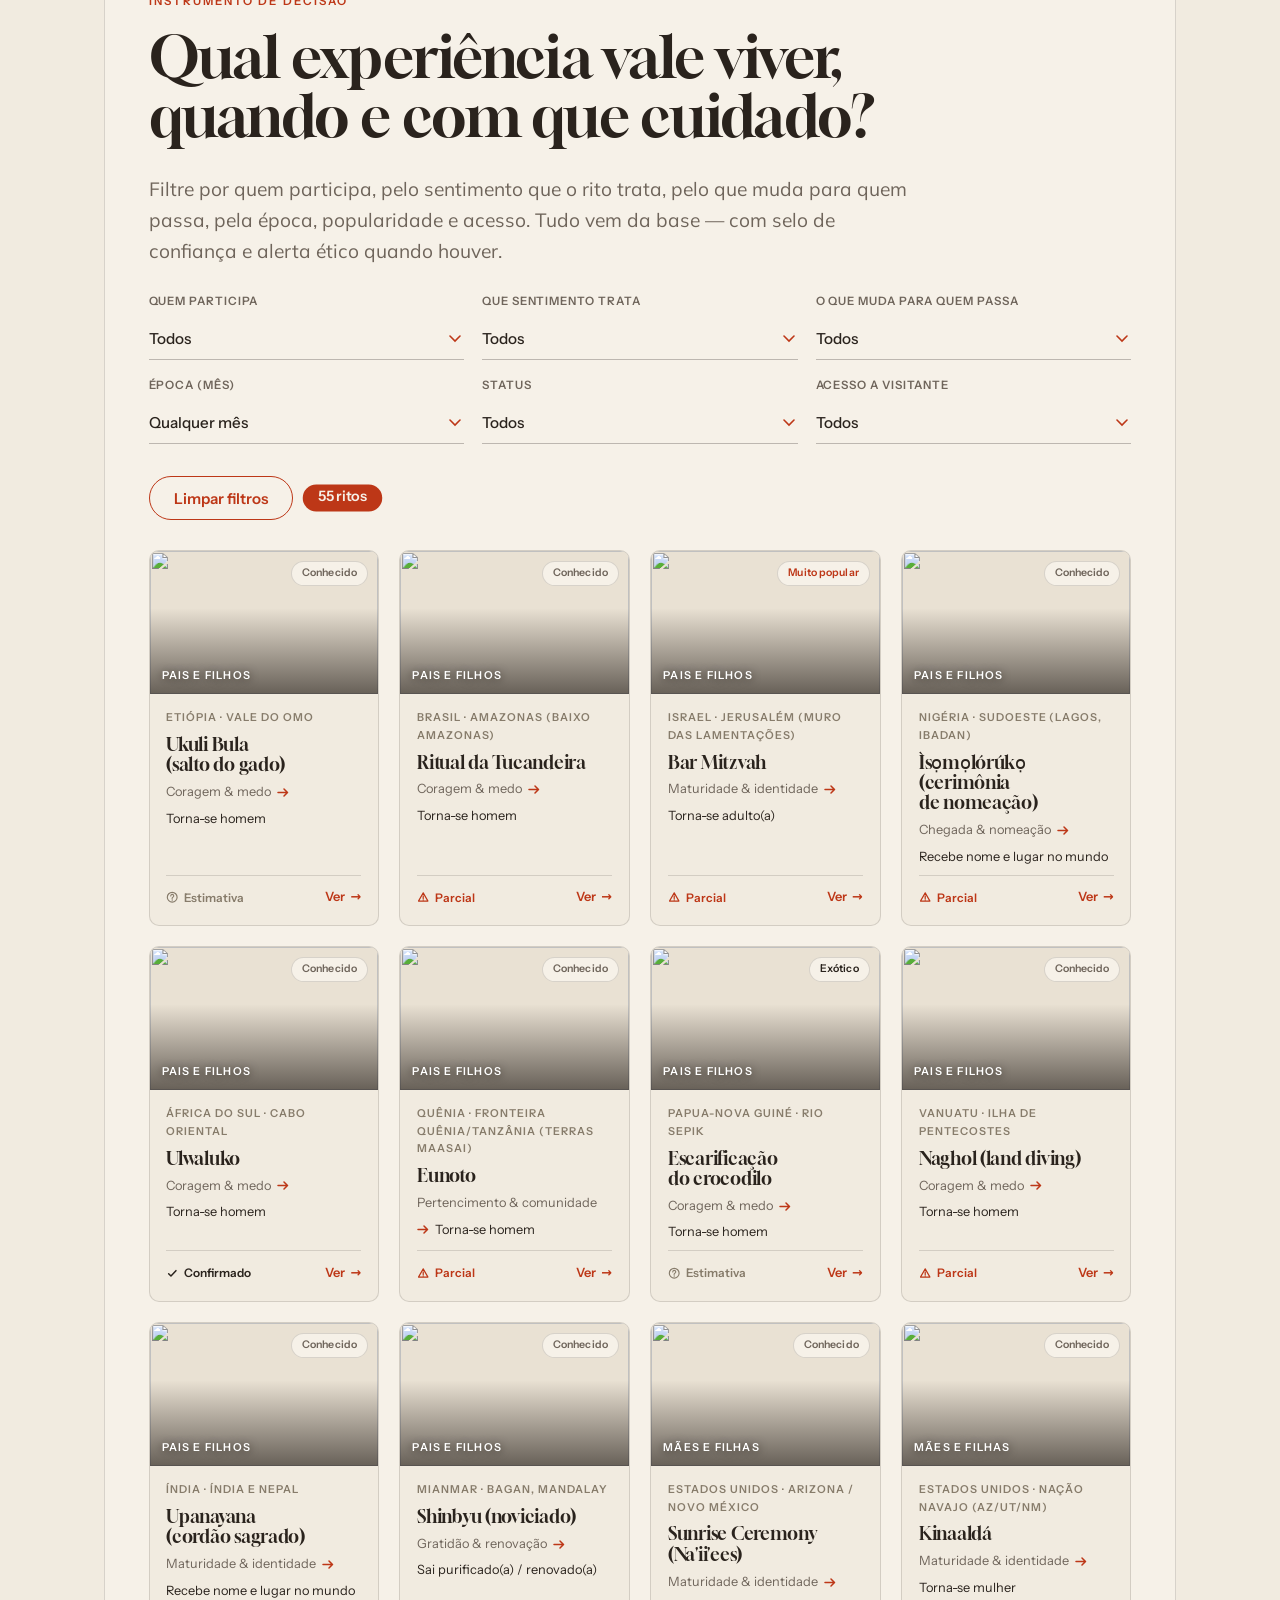
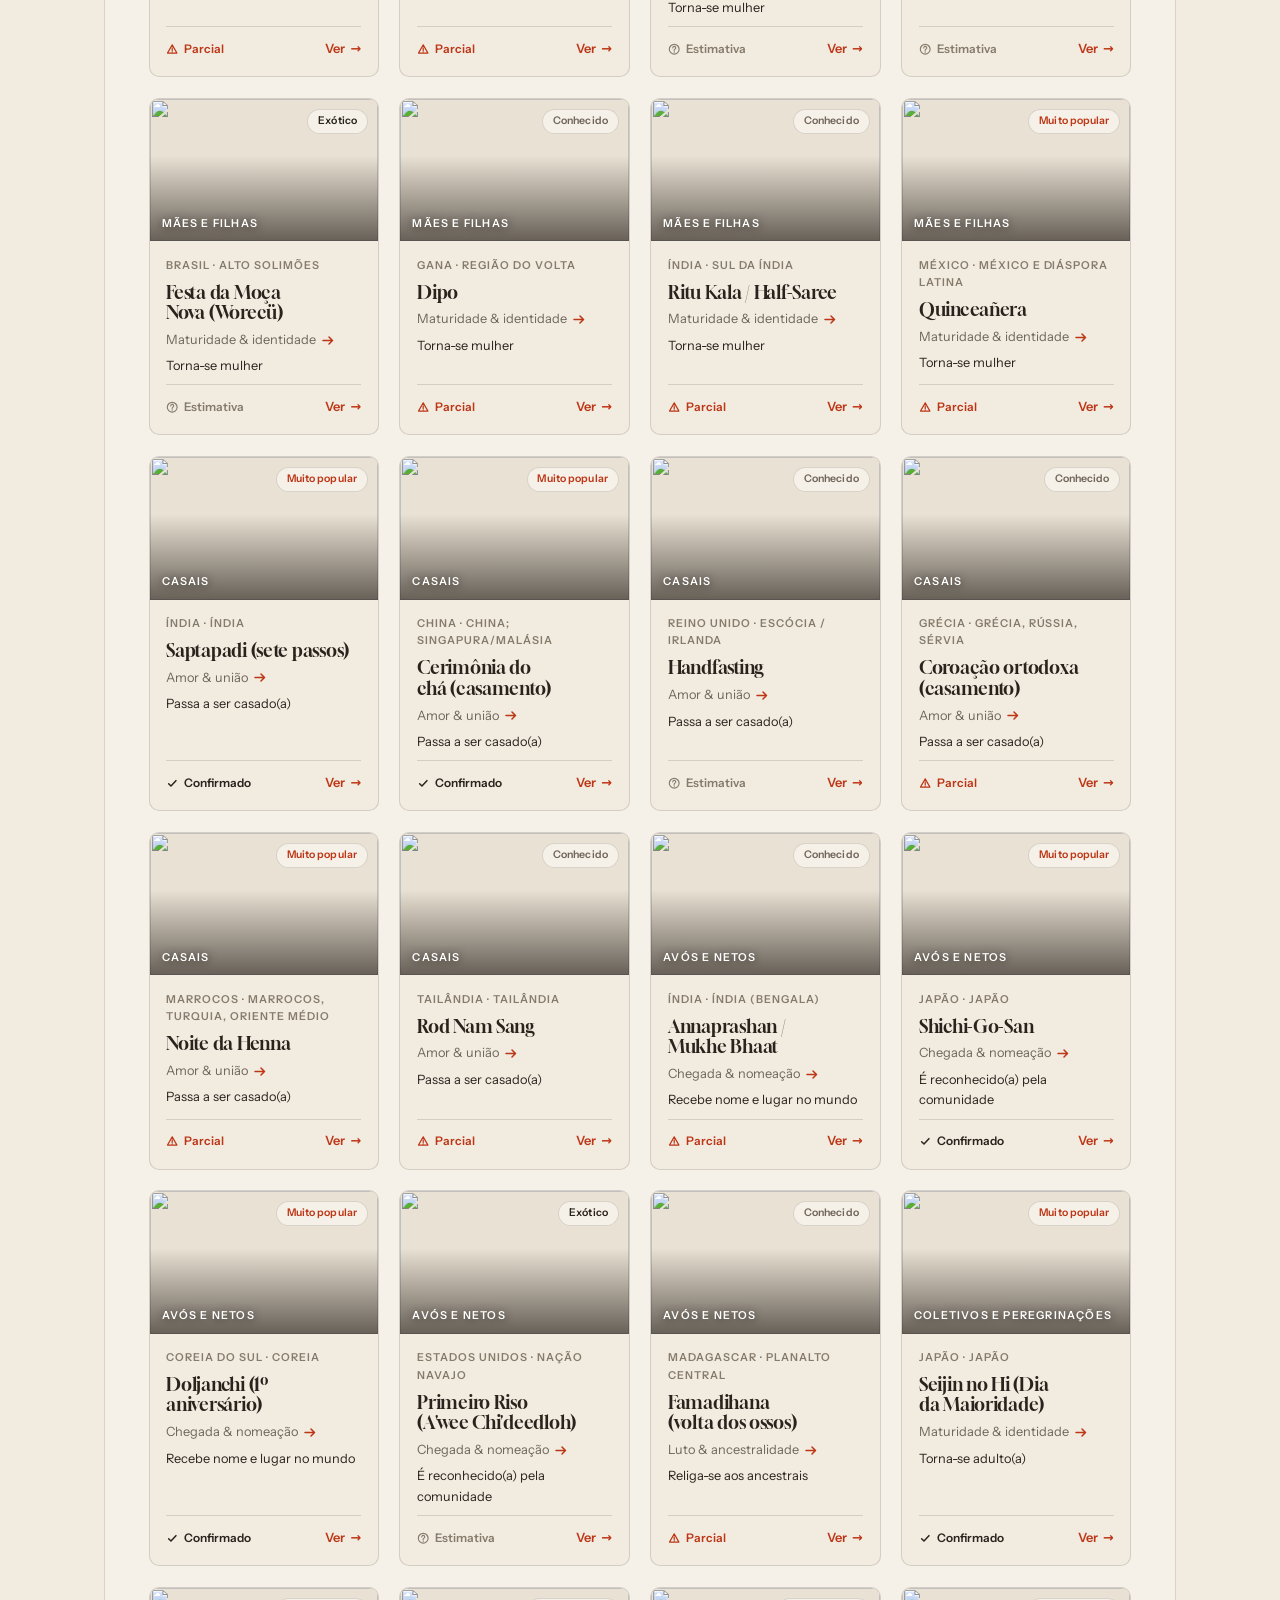
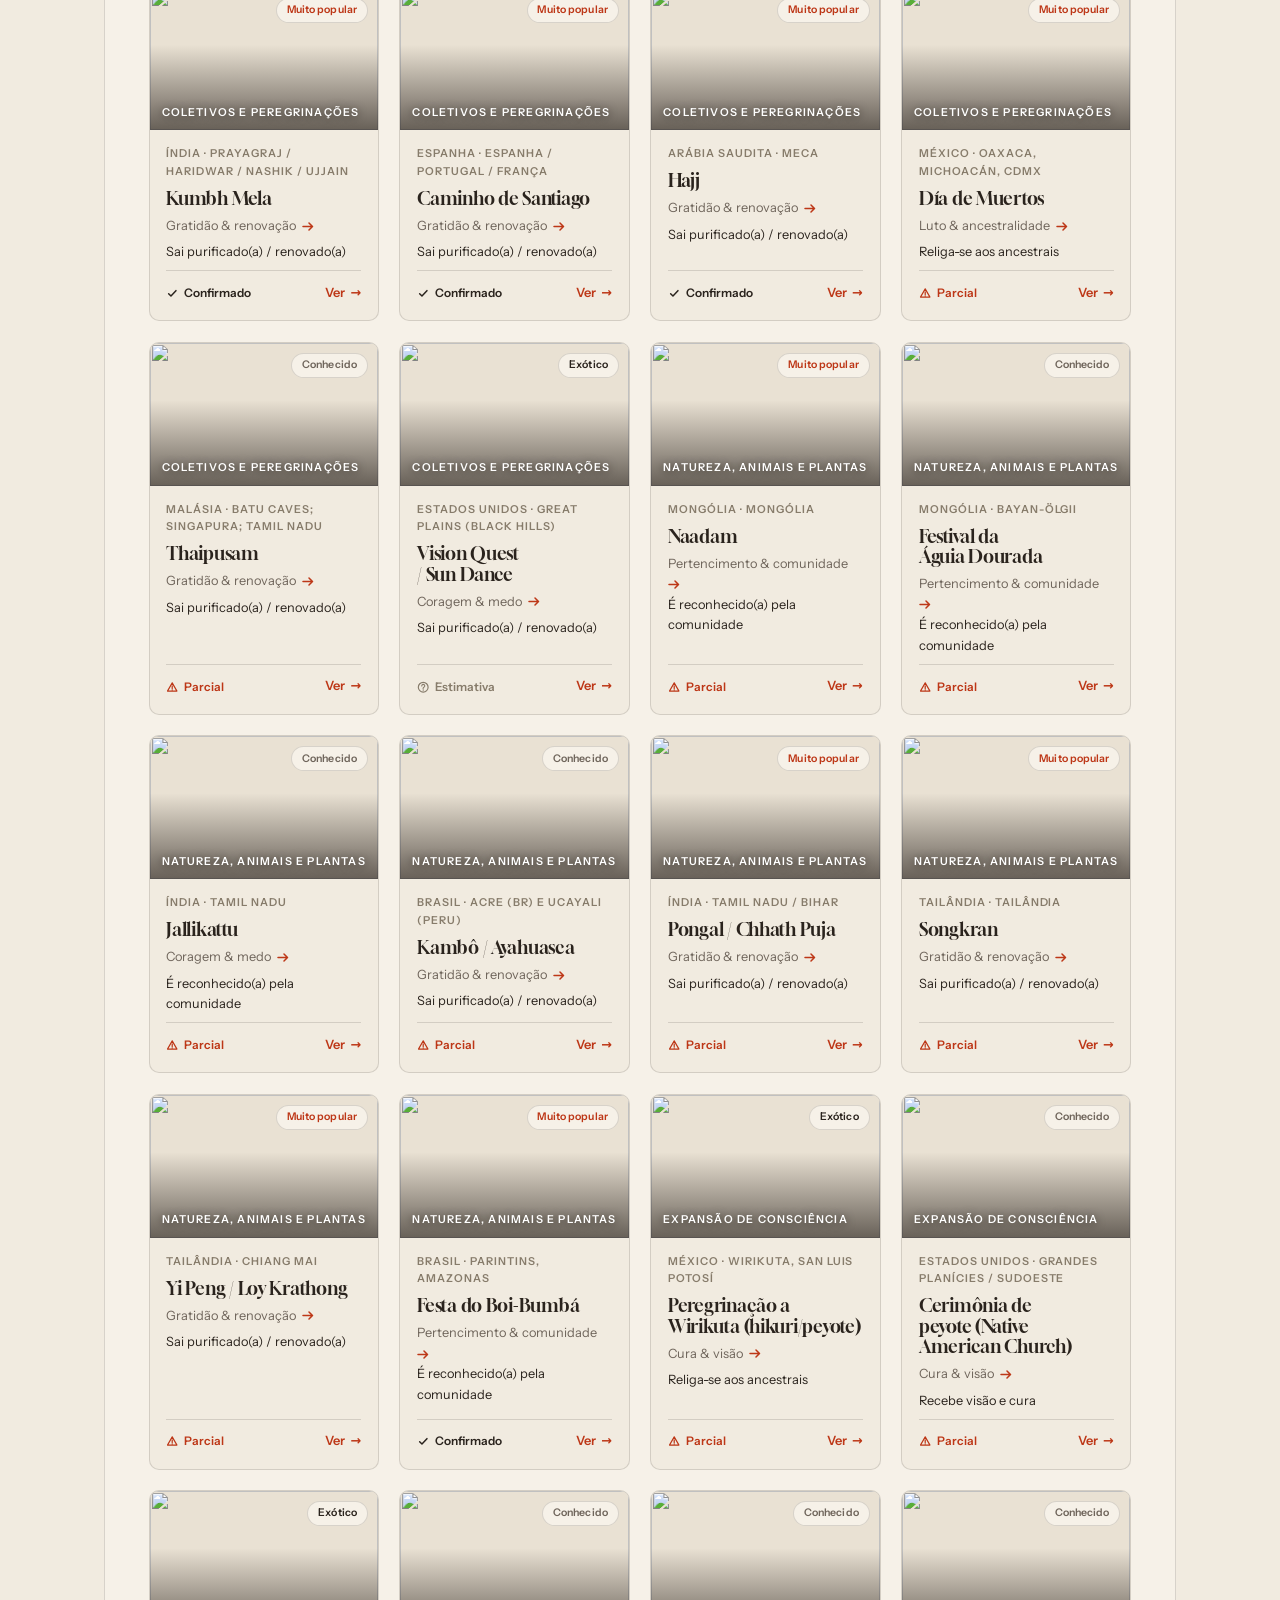
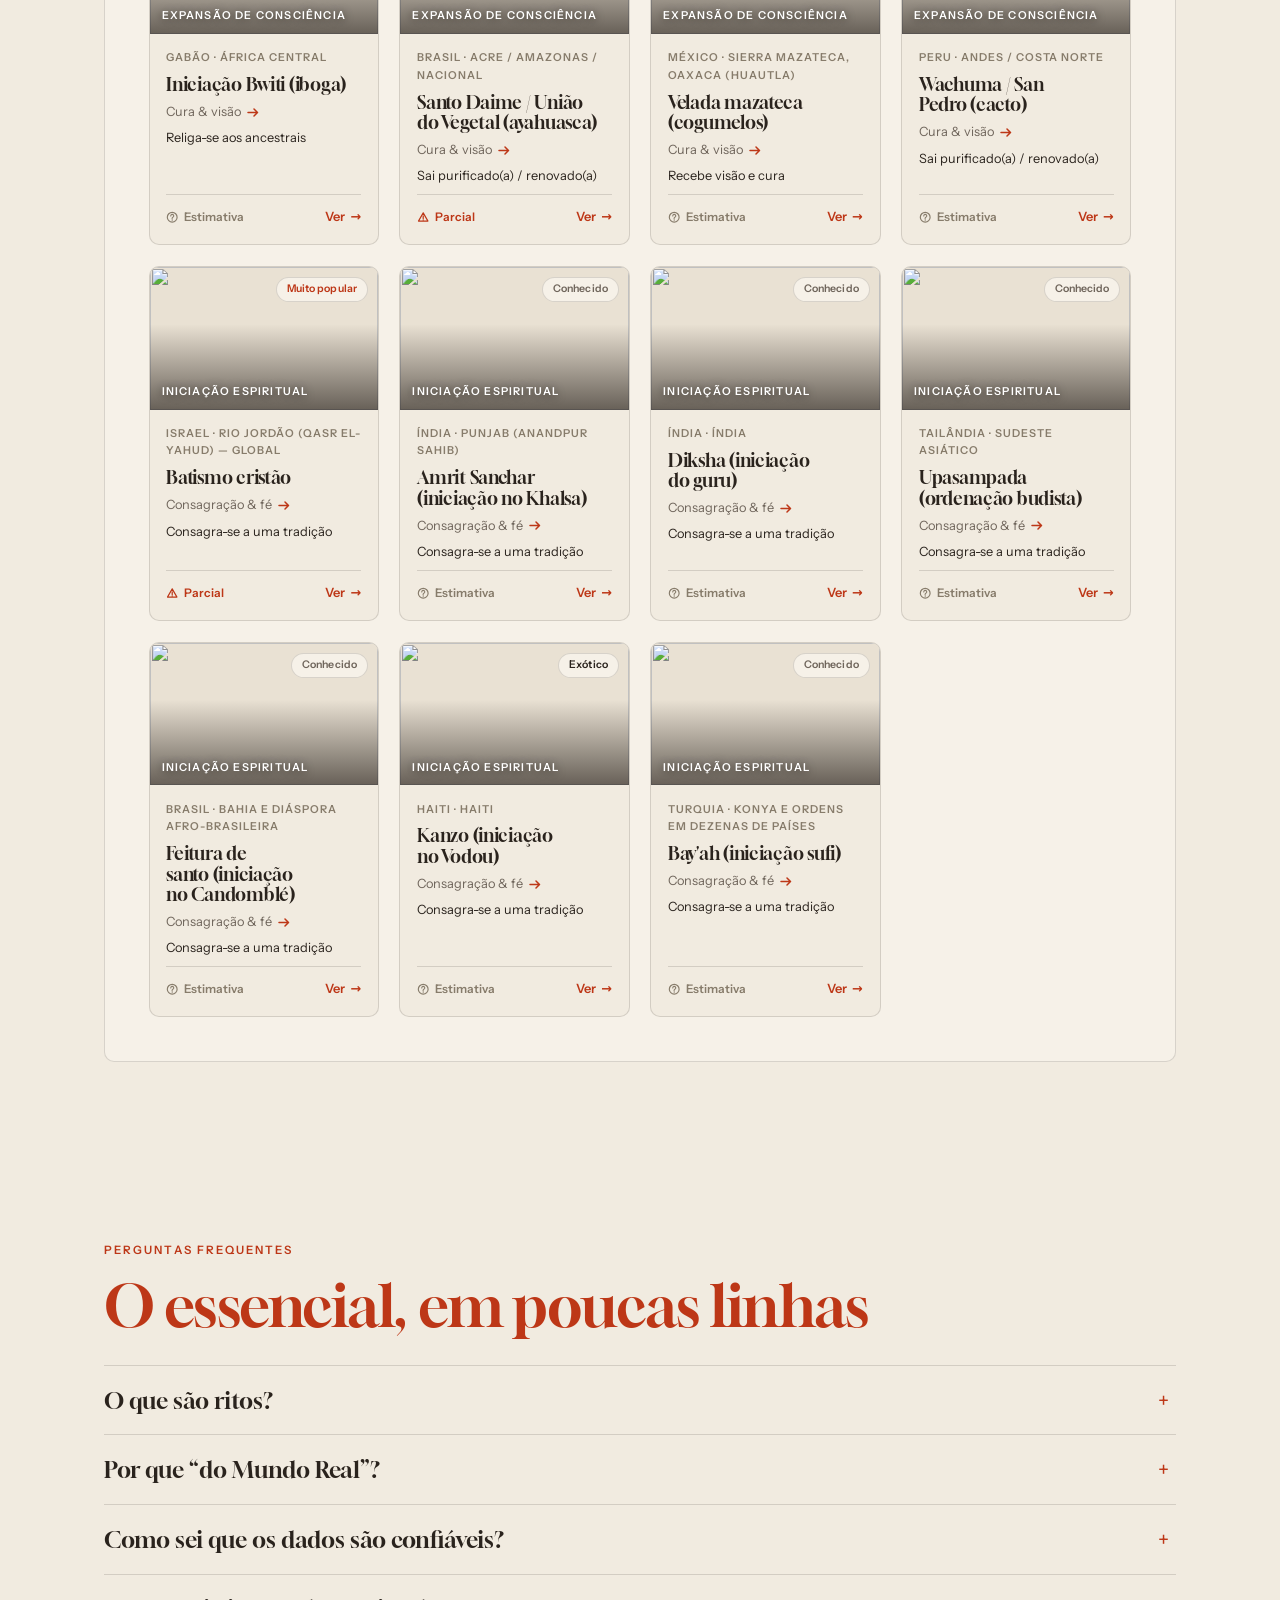
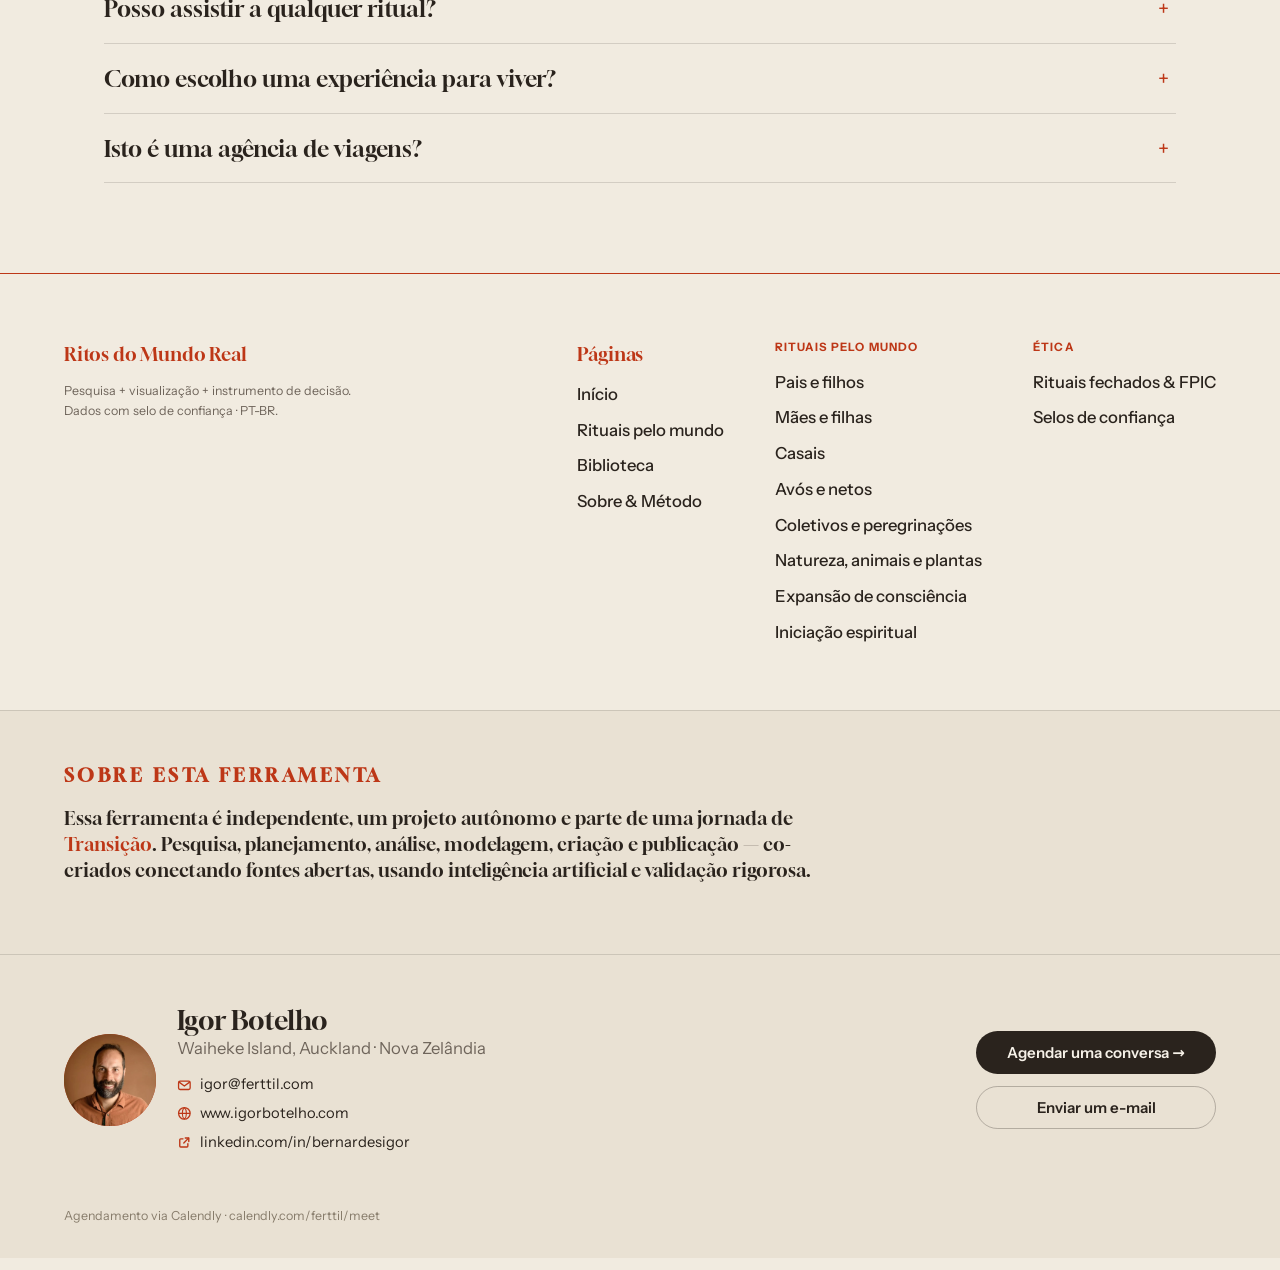
==== commit f012f7e6: "Redesenha instrumento de decisão e corrige legibilidade global - Cards de resultado do instrumento d" ====
--- a/index.html
+++ b/index.html
@@ -48,10 +48,10 @@
             <a class="mm-page" href="sobre/">Sobre &amp; Método</a>
           </nav>
           <aside class="mm-aside">
-            <p class="eyebrow" style="color:var(--lime)">Comece por aqui</p>
-            <p style="color:var(--on-forest-dim)">Filtre rituais por quem participa, pelo sentimento que tratam e pelo que muda para quem passa — no instrumento de decisão.</p>
+            <p class="eyebrow">Comece por aqui</p>
+            <p style="color:var(--muted)">Filtre rituais por quem participa, pelo sentimento que tratam e pelo que muda para quem passa — no instrumento de decisão.</p>
             <a class="btn btn--lime" href="#instrumento">Instrumento de decisão</a>
-            <a class="btn btn--ghost" style="color:#fff" href="https://calendly.com/ferttil/meet" target="_blank" rel="noopener">Agendar uma conversa</a>
+            <a class="btn btn--soft" href="https://calendly.com/ferttil/meet" target="_blank" rel="noopener">Agendar uma conversa</a>
           </aside>
         </div>
       </div>
@@ -80,7 +80,7 @@
           </div>
         </section>
 
-        <p id="data-error" class="wrap" role="alert" hidden style="color:var(--velvet);padding-top:1rem"></p>
+        <p id="data-error" class="wrap" role="alert" hidden style="color:var(--coral);padding-top:1rem"></p>
 
         <section class="section wrap" aria-label="Panorama">
           <div class="stats">
@@ -98,7 +98,7 @@
           <div class="banner banner--transicao reveal" data-parallax>
             <div class="parallax-layer" style="background-image:url('assets/img/transicao.jpg')" aria-hidden="true"></div>
             <div class="banner__body">
-              <p class="eyebrow" style="color:var(--lime)">Uma travessia</p>
+              <p class="eyebrow">Uma travessia</p>
               <h2>Todo rito é um limiar: um antes, uma margem e um depois.</h2>
               <p>Separação, passagem e reagregação — a gramática que van Gennep descreveu em 1909 e que atravessa cada cultura desta base.</p>
             </div>
@@ -129,7 +129,7 @@
           <div class="banner banner--natureza reveal" data-parallax>
             <div class="parallax-layer" style="background-image:url('assets/img/natureza.jpg')" aria-hidden="true"></div>
             <div class="banner__body">
-              <p class="eyebrow" style="color:var(--lime)">Natureza, animais e plantas</p>
+              <p class="eyebrow">Natureza, animais e plantas</p>
               <h2>Às vezes, quem conduz a passagem é o mundo não humano.</h2>
               <p>Um boi, uma águia, um rio, uma rã, o inhame que amadurece — a natureza dita o calendário e o ser humano pede licença.</p>
             </div>
@@ -142,7 +142,7 @@
             <div>
               <p class="eyebrow">O mundo em áreas iguais</p>
               <h2 id="mapa-h">Sobre o mapa</h2>
-              <p>A projeção é a <strong style="color:#fff">Equal Earth</strong> (Šavrič, Patterson &amp; Jenny, 2018), de áreas iguais: cada país aparece no tamanho que realmente tem, ao contrário de Mercator, que infla o Norte. O contorno usa dados de domínio público; os pinos são calculados a partir da latitude e longitude de cada rito.</p>
+              <p>A projeção é a <strong>Equal Earth</strong> (Šavrič, Patterson &amp; Jenny, 2018), de áreas iguais: cada país aparece no tamanho que realmente tem, ao contrário de Mercator, que infla o Norte. O contorno usa dados de domínio público; os pinos são calculados a partir da latitude e longitude de cada rito.</p>
               <div class="map-legend">
                 <span class="pill"><svg class="ic" viewBox="0 0 16 16" aria-hidden="true"><circle cx="8" cy="8" r="4" fill="currentColor"/></svg> cor por cluster</span>
                 <span class="pill">clique num pino para abrir o rito</span>
@@ -199,7 +199,7 @@
       <section class="author" aria-label="Sobre esta ferramenta">
         <div class="author__band">
           <p class="eyebrow">Sobre esta ferramenta</p>
-          <p>Essa ferramenta é independente, um projeto autônomo e parte de uma jornada de <strong style="color:#fff">Transição</strong>. Pesquisa, planejamento, análise, modelagem, criação e publicação — co-criados conectando fontes abertas, usando inteligência artificial e validação rigorosa.</p>
+          <p>Essa ferramenta é independente, um projeto autônomo e parte de uma jornada de <strong>Transição</strong>. Pesquisa, planejamento, análise, modelagem, criação e publicação — co-criados conectando fontes abertas, usando inteligência artificial e validação rigorosa.</p>
         </div>
         <div class="author__card">
           <div class="author__who">
--- a/assets/css/site.css
+++ b/assets/css/site.css
@@ -39,7 +39,7 @@
   --line-2:rgba(42,35,29,.28);
 
   /* selos (mínimos): confirmado forte, parcial coral, estimativa fraco */
-  --seal-conf:#2a231d; --seal-parcial:#bd3717; --seal-est:#9c9184;
+  --seal-conf:#2a231d; --seal-parcial:#bd3717; --seal-est:#877c6b;
 
   --map-sea:transparent; --map-land:rgba(42,35,29,.10); --map-line:rgba(42,35,29,.45);
 
@@ -157,16 +157,23 @@
 .kb img{animation:none}                                /* sem ken-burns; minimal */
 
 /* ---------- HERO ---------- */
-.hero{display:grid;grid-template-columns:1.05fr .95fr;gap:clamp(24px,4vw,64px);align-items:center;
+.hero{display:grid;grid-template-columns:1fr 1.06fr;gap:clamp(24px,4vw,60px);align-items:center;
   padding:clamp(40px,6vw,88px) clamp(20px,5vw,64px) clamp(24px,3vw,48px)}
 .hero__title{font-size:clamp(2.7rem,6.8vw,6rem);line-height:.96;margin:.1rem 0 1.1rem;color:var(--coral)}
 .hero__title em{font-style:normal;color:var(--ink)}
 .hero__sub{font-family:var(--font-ui);font-weight:400;font-size:clamp(1.05rem,1.4vw,1.24rem);color:var(--muted);max-width:46ch;margin-bottom:1.6rem}
 .hero__cta{display:flex;gap:.8rem;flex-wrap:wrap}
 .hero__media{position:relative}
-.hero__media .pframe{aspect-ratio:4/4.6}
-.hero__media .pframe:hover img{transform:scale(1.03)}
-.hero__badge{position:absolute;top:14px;left:14px;z-index:2;background:color-mix(in srgb,var(--paper) 82%,transparent);backdrop-filter:blur(4px)}
+.hero__media .pframe{aspect-ratio:4/4.9;box-shadow:0 40px 80px -40px rgba(42,35,29,.55)}
+.hero__media .pframe:hover img{transform:scale(1.045)}
+@media(min-width:900px){
+  .hero{padding-right:0}
+  .hero__media{margin-right:calc(-1 * clamp(20px,5vw,64px))}
+  .hero__media .pframe{border-top-right-radius:0;border-bottom-right-radius:0}
+}
+.hero__badge{position:absolute;top:18px;left:18px;z-index:2;height:34px;
+  background:color-mix(in srgb,var(--coral) 90%,#000);border-color:transparent;color:#fff;
+  letter-spacing:.015em;box-shadow:0 10px 26px rgba(42,35,29,.3);backdrop-filter:none}
 .hero__float{margin-top:1rem}
 .hero__float .k{font-family:var(--font-ui);font-weight:600;font-size:.68rem;text-transform:uppercase;letter-spacing:.14em;color:var(--faint);margin-bottom:.3rem}
 .hero__float .v{display:flex;gap:.9rem;flex-wrap:wrap;font-family:var(--font-ui);font-size:.86rem}
@@ -247,16 +254,40 @@
   background:transparent url("data:image/svg+xml,%3Csvg xmlns='http://www.w3.org/2000/svg' width='12' height='8' viewBox='0 0 12 8'%3E%3Cpath d='M1 1l5 5 5-5' fill='none' stroke='%23bd3717' stroke-width='1.6' stroke-linecap='round'/%3E%3C/svg%3E") no-repeat right .2rem center;
   border:0;border-bottom:1px solid var(--line-2);border-radius:0;padding:.7rem 1.6rem .7rem 0;cursor:pointer;transition:border-color .25s}
 .field select:focus{border-color:var(--coral);outline:none}
-.tool__actions{display:flex;gap:.8rem;align-items:center;flex-wrap:wrap}
-.tool__count{font-family:var(--font-ui);font-weight:600;font-size:.86rem;color:var(--muted)}
-.results{display:grid;grid-template-columns:repeat(auto-fill,minmax(250px,1fr));gap:0;margin-top:1.6rem;border-top:1px solid var(--line)}
-.rcard{padding:1.2rem 1.2rem 1.2rem 0;border-bottom:1px solid var(--line);display:flex;flex-direction:column;gap:.5rem;background:none}
-.rcard h4{font-family:var(--font-display);font-size:1.18rem;margin:0;color:var(--ink)}
-.rcard .meta{font-family:var(--font-ui);font-size:.8rem;color:var(--muted)}
-.rcard .tags{display:flex;flex-wrap:wrap;gap:.4rem}
-.rcard .more{font-family:var(--font-ui);font-weight:600;font-size:.82rem;color:var(--coral);text-decoration:none;margin-top:.2rem}
-.rcard .more:hover{text-decoration:underline}
-.results__empty{grid-column:1/-1;color:var(--muted);font-family:var(--font-ui);padding:1.2rem 0}
+.tool__actions{display:flex;gap:.9rem;align-items:center;flex-wrap:wrap;padding-top:.4rem}
+.tool__count{font-family:var(--font-ui);font-weight:600;font-size:.8rem;color:var(--cream);background:var(--coral);
+  border-radius:var(--r-pill);padding:.34rem .85rem;letter-spacing:.01em;line-height:1;
+  transition:transform .3s var(--ease)}
+.tool__count.bump{transform:scale(1.12)}
+
+.results{display:grid;grid-template-columns:repeat(auto-fill,minmax(228px,1fr));gap:clamp(14px,1.6vw,22px);margin-top:1.9rem}
+.rcard{background:var(--paper);border:1px solid var(--line);border-radius:var(--r);overflow:hidden;
+  transition:transform .55s var(--ease-out),box-shadow .55s var(--ease-out),border-color .3s}
+.rcard:hover{transform:translateY(-6px);box-shadow:0 26px 48px -28px rgba(42,35,29,.5);border-color:var(--line-2)}
+.rcard__hit{display:flex;flex-direction:column;height:100%;text-decoration:none;color:inherit}
+.rcard__media{position:relative;aspect-ratio:16/10;overflow:hidden;background:var(--sand)}
+.rcard__media img{width:100%;height:100%;object-fit:cover;display:block;transition:transform 1.1s var(--ease-out)}
+.rcard:hover .rcard__media img{transform:scale(1.07)}
+.rcard__media::after{content:"";position:absolute;inset:0;background:linear-gradient(180deg,transparent 40%,rgba(24,17,12,.62));pointer-events:none}
+.rcard__cluster{position:absolute;left:12px;bottom:9px;z-index:2;color:#fff;
+  font-family:var(--font-ui);font-weight:600;font-size:.68rem;text-transform:uppercase;letter-spacing:.11em;
+  text-shadow:0 1px 8px rgba(20,14,10,.7)}
+.rcard__status{position:absolute;top:10px;right:10px;z-index:2;display:inline-flex;align-items:center;height:25px;
+  padding:0 .62rem;border-radius:var(--r-pill);background:var(--cream);color:var(--c);border:1px solid var(--line);
+  font-family:var(--font-ui);font-weight:600;font-size:.66rem;letter-spacing:.01em;line-height:1}
+.rcard__body{display:flex;flex-direction:column;gap:.46rem;padding:.95rem 1.05rem 1.05rem;flex:1}
+.rcard__loc{font-family:var(--font-ui);font-weight:600;font-size:.68rem;text-transform:uppercase;letter-spacing:.09em;color:var(--faint)}
+.rcard h4{font-family:var(--font-display);font-size:1.14rem;line-height:1.12;margin:0;color:var(--ink)}
+.rcard__feel{display:flex;align-items:center;gap:.36rem;flex-wrap:wrap;font-family:var(--font-ui);font-size:.8rem;color:var(--muted)}
+.rcard__feel em{font-style:normal;color:var(--ink)}
+.rcard__feel .arw{width:12px;height:9px;color:var(--coral);flex:none}
+.rcard__foot{margin-top:auto;display:flex;align-items:center;justify-content:space-between;gap:.6rem;
+  padding-top:.72rem;border-top:1px solid var(--line)}
+.rcard__foot .seal{font-size:.74rem}
+.rcard__go{font-family:var(--font-ui);font-weight:600;font-size:.8rem;color:var(--coral);display:inline-flex;gap:.32rem;align-items:center;white-space:nowrap}
+.rcard__go span{transition:transform .3s var(--ease)}
+.rcard:hover .rcard__go span{transform:translateX(4px)}
+.results__empty{grid-column:1/-1;color:var(--muted);font-family:var(--font-ui);padding:1.4rem 0}
 
 /* ---------- Acordeão ---------- */
 .accordion{display:flex;flex-direction:column;border-top:1px solid var(--line)}
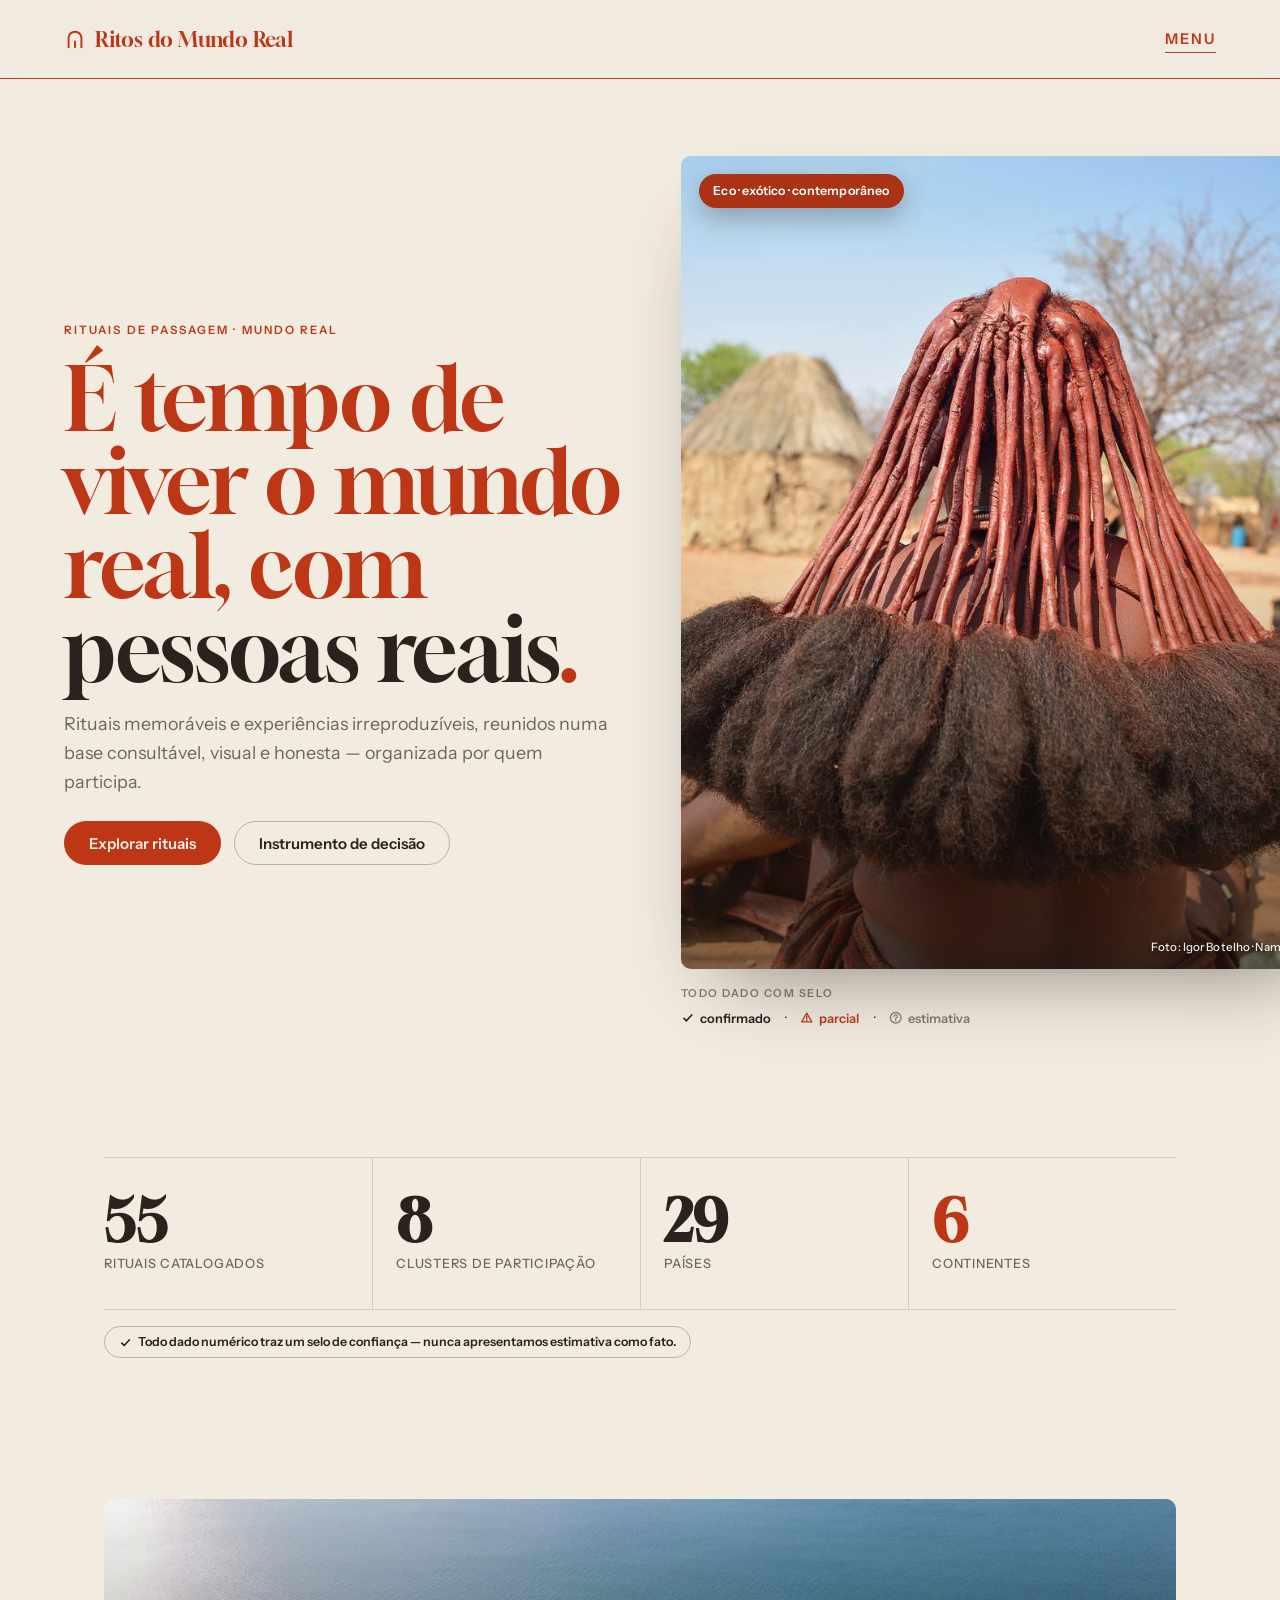
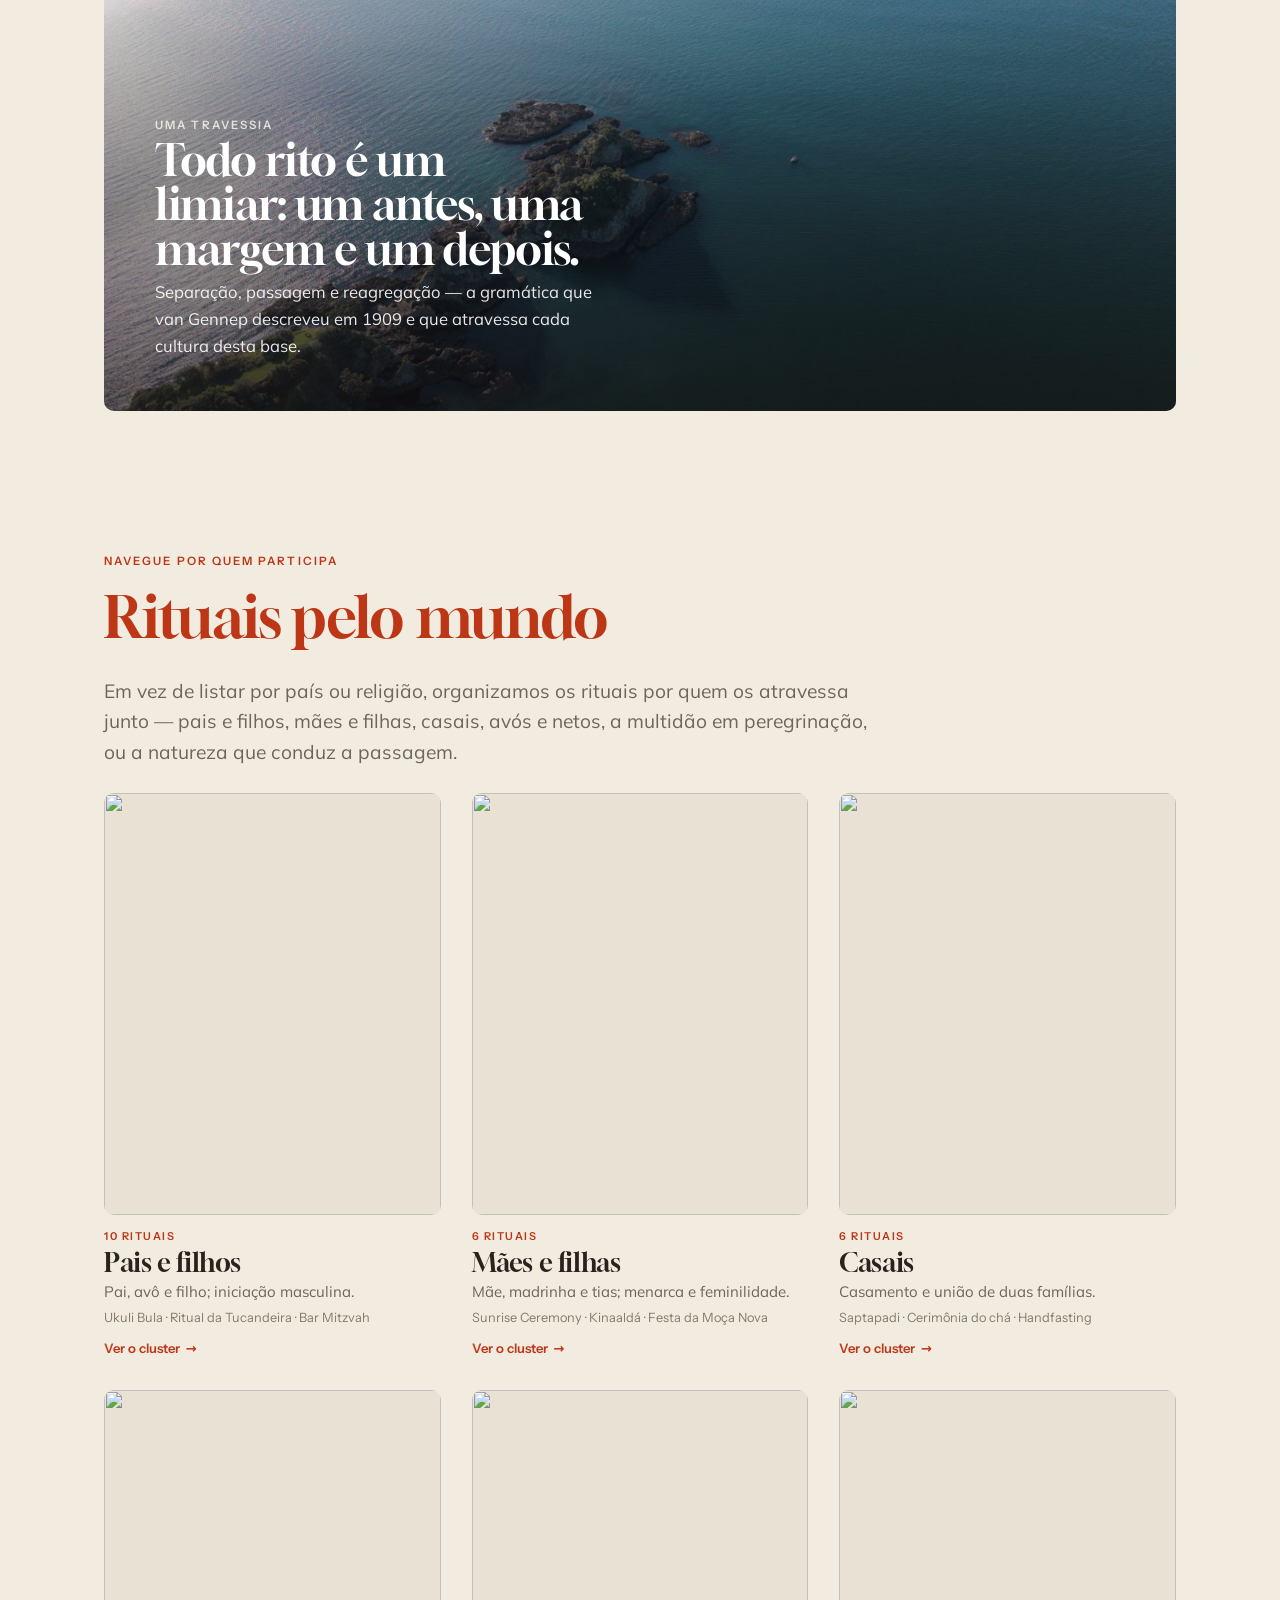
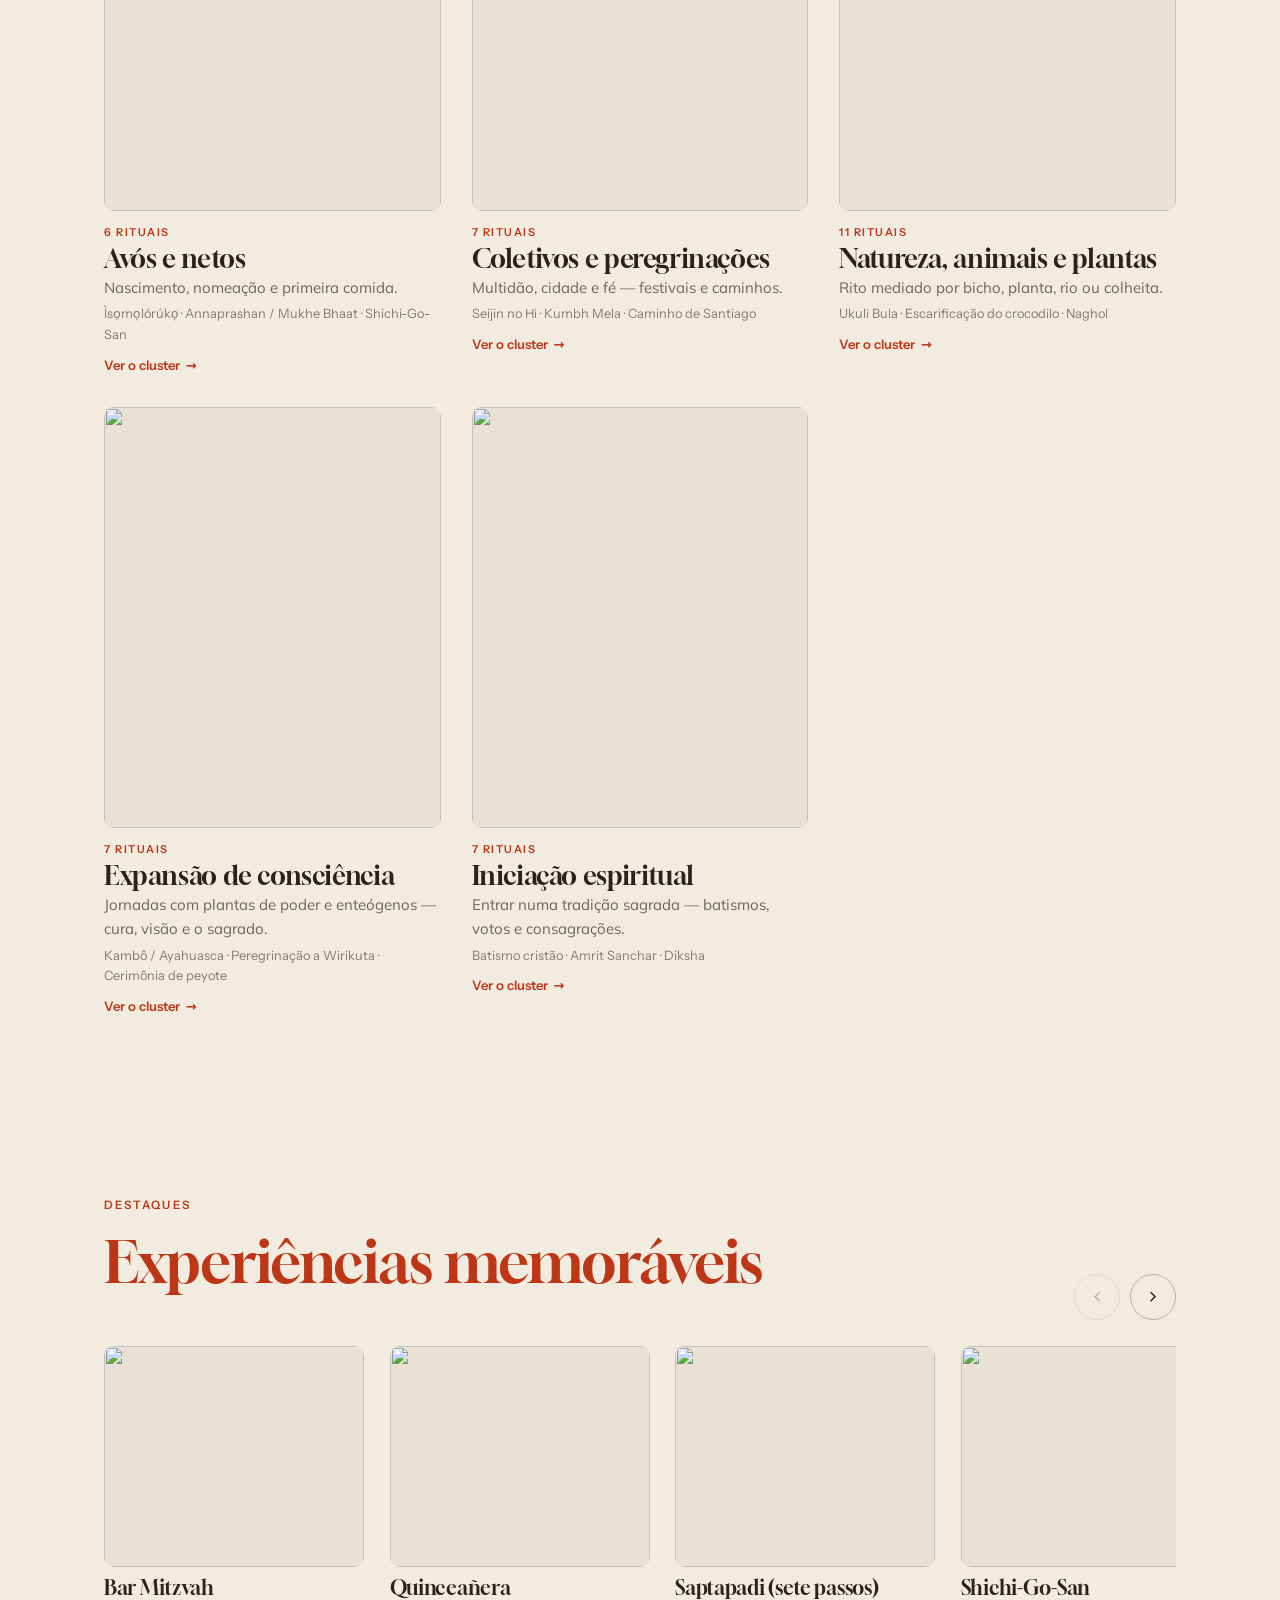
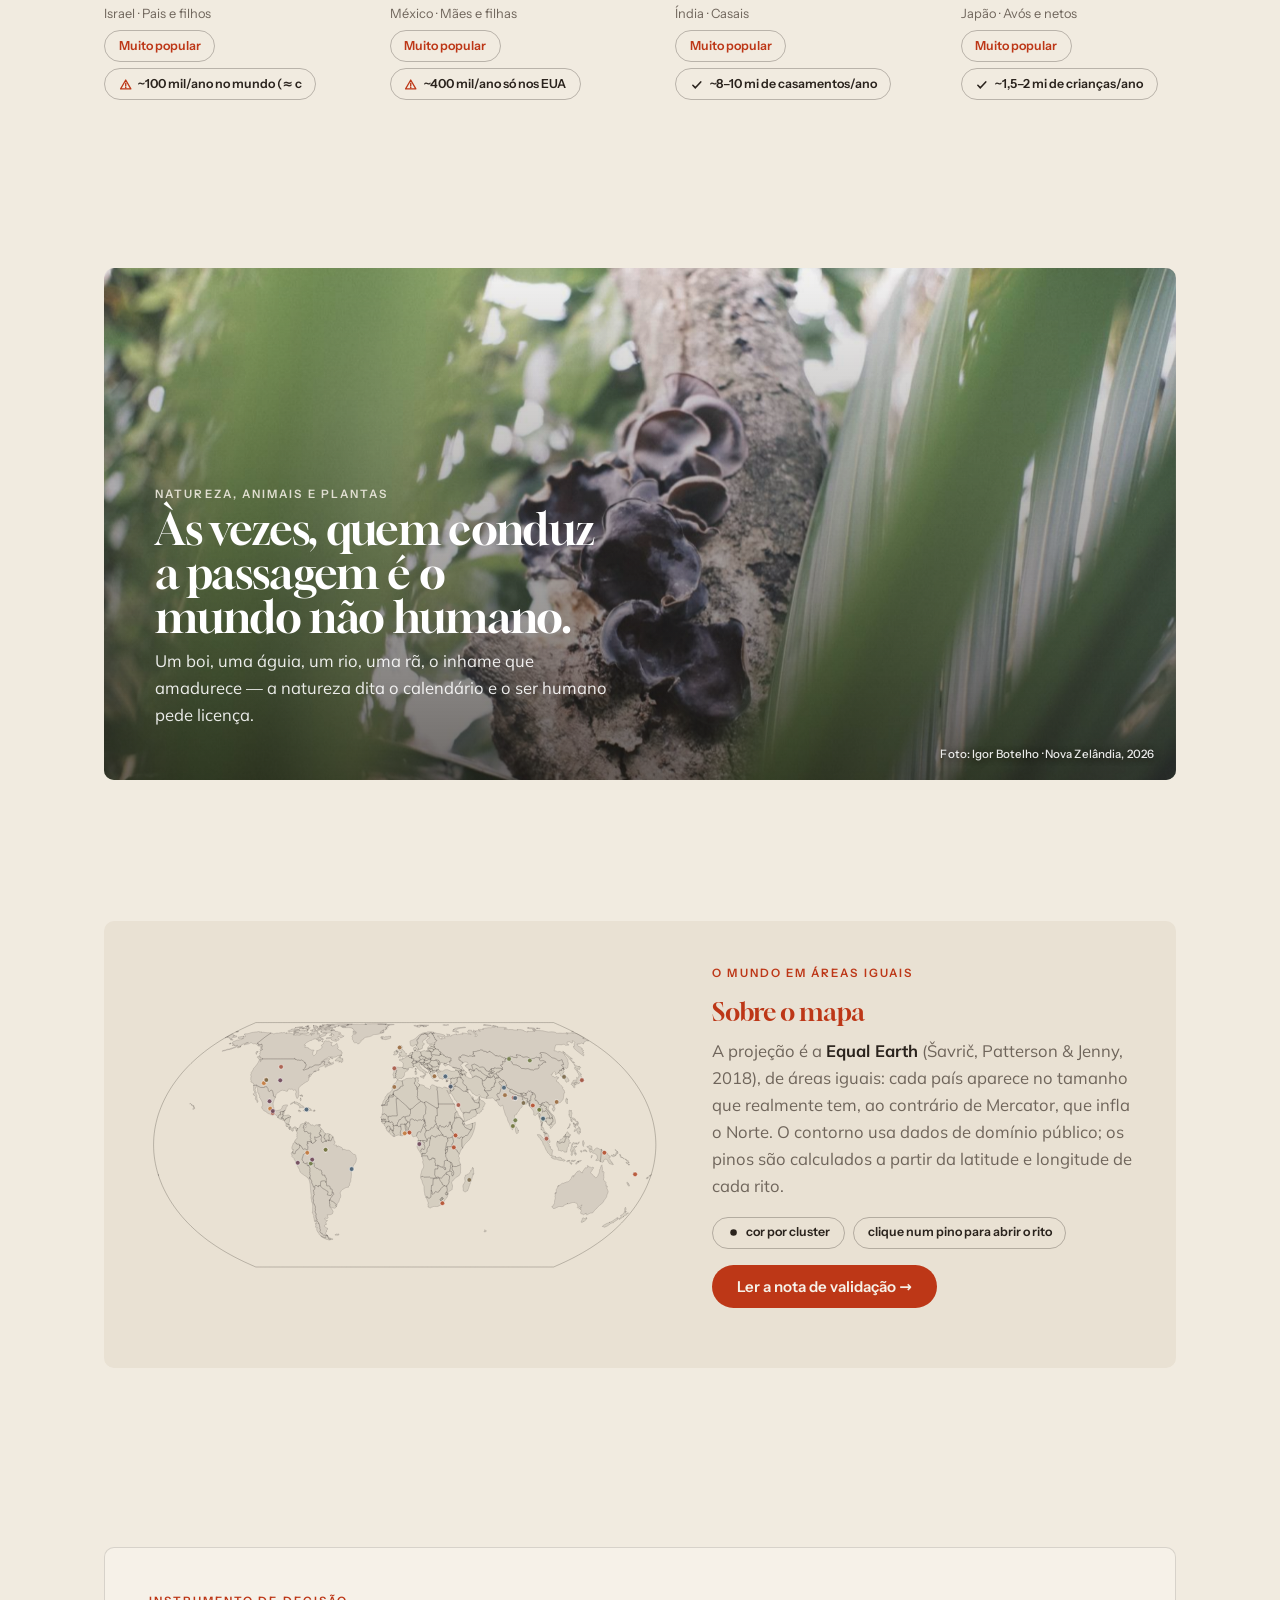
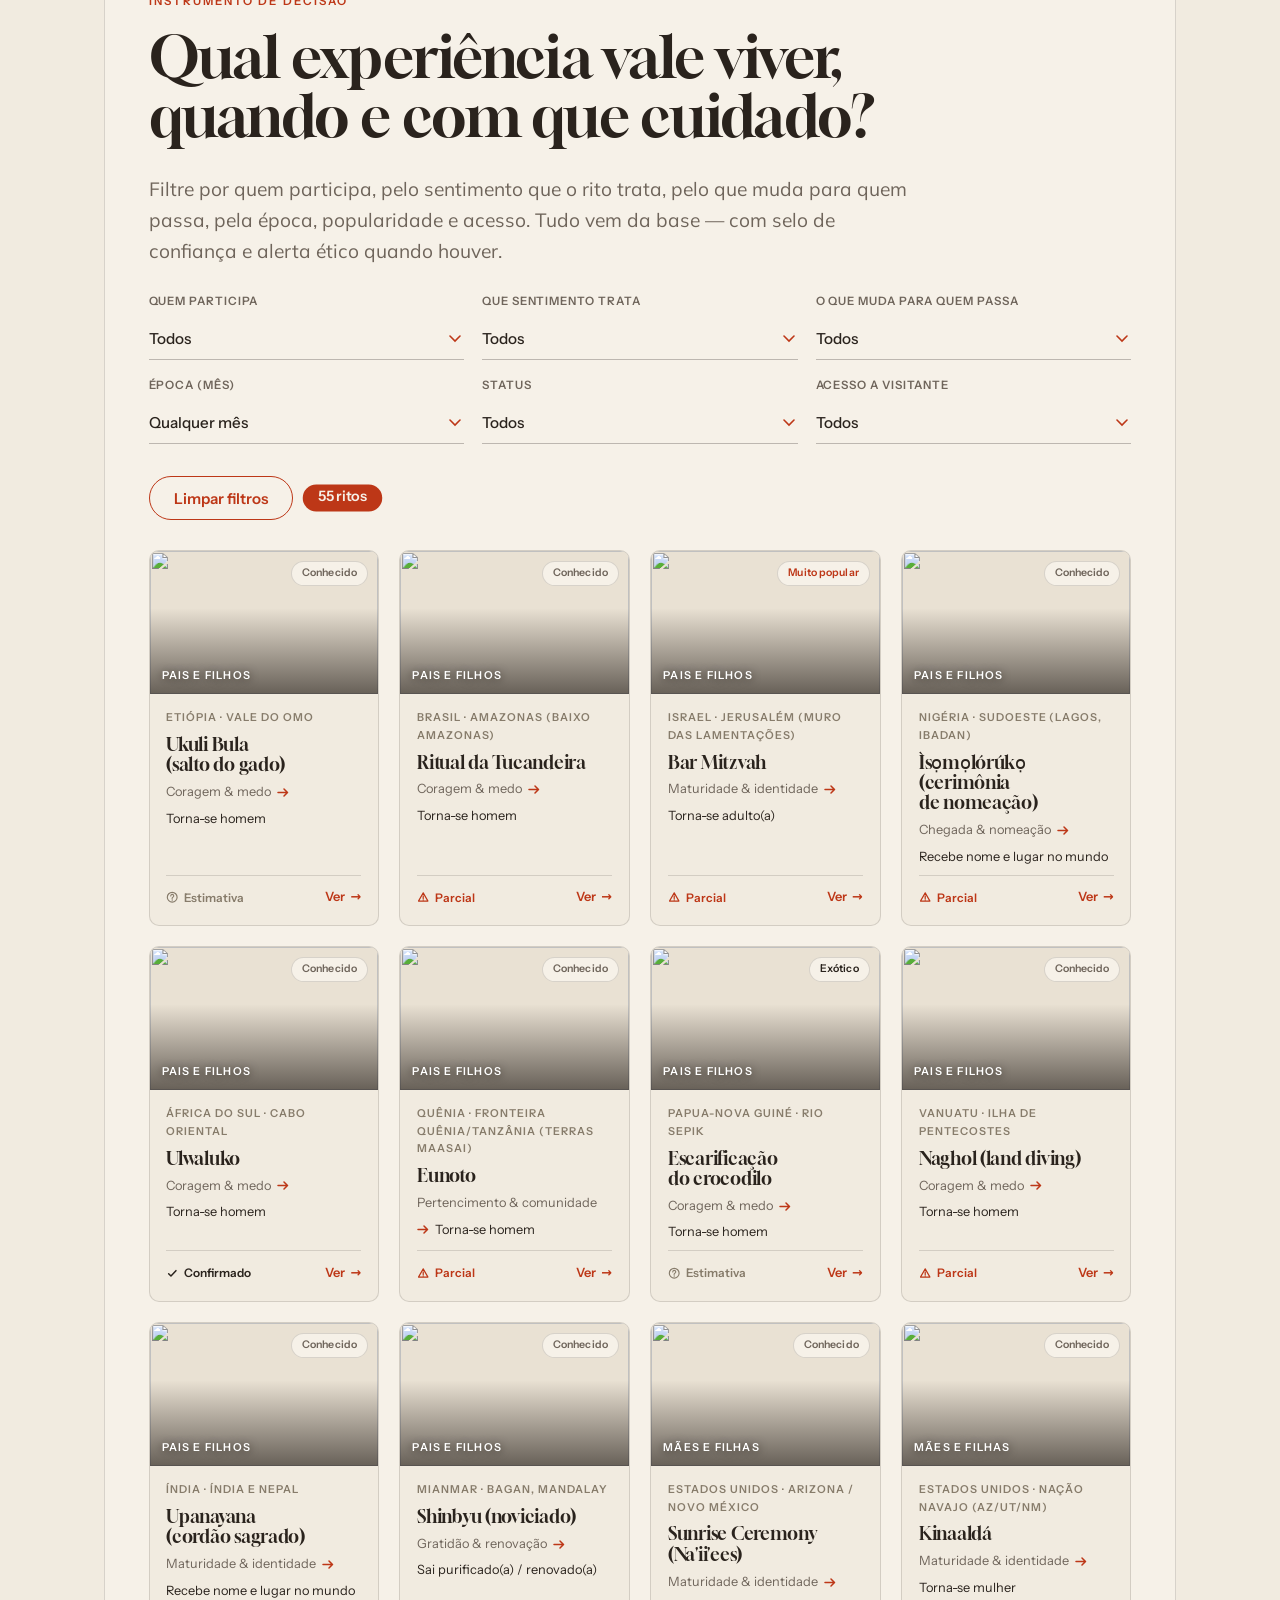
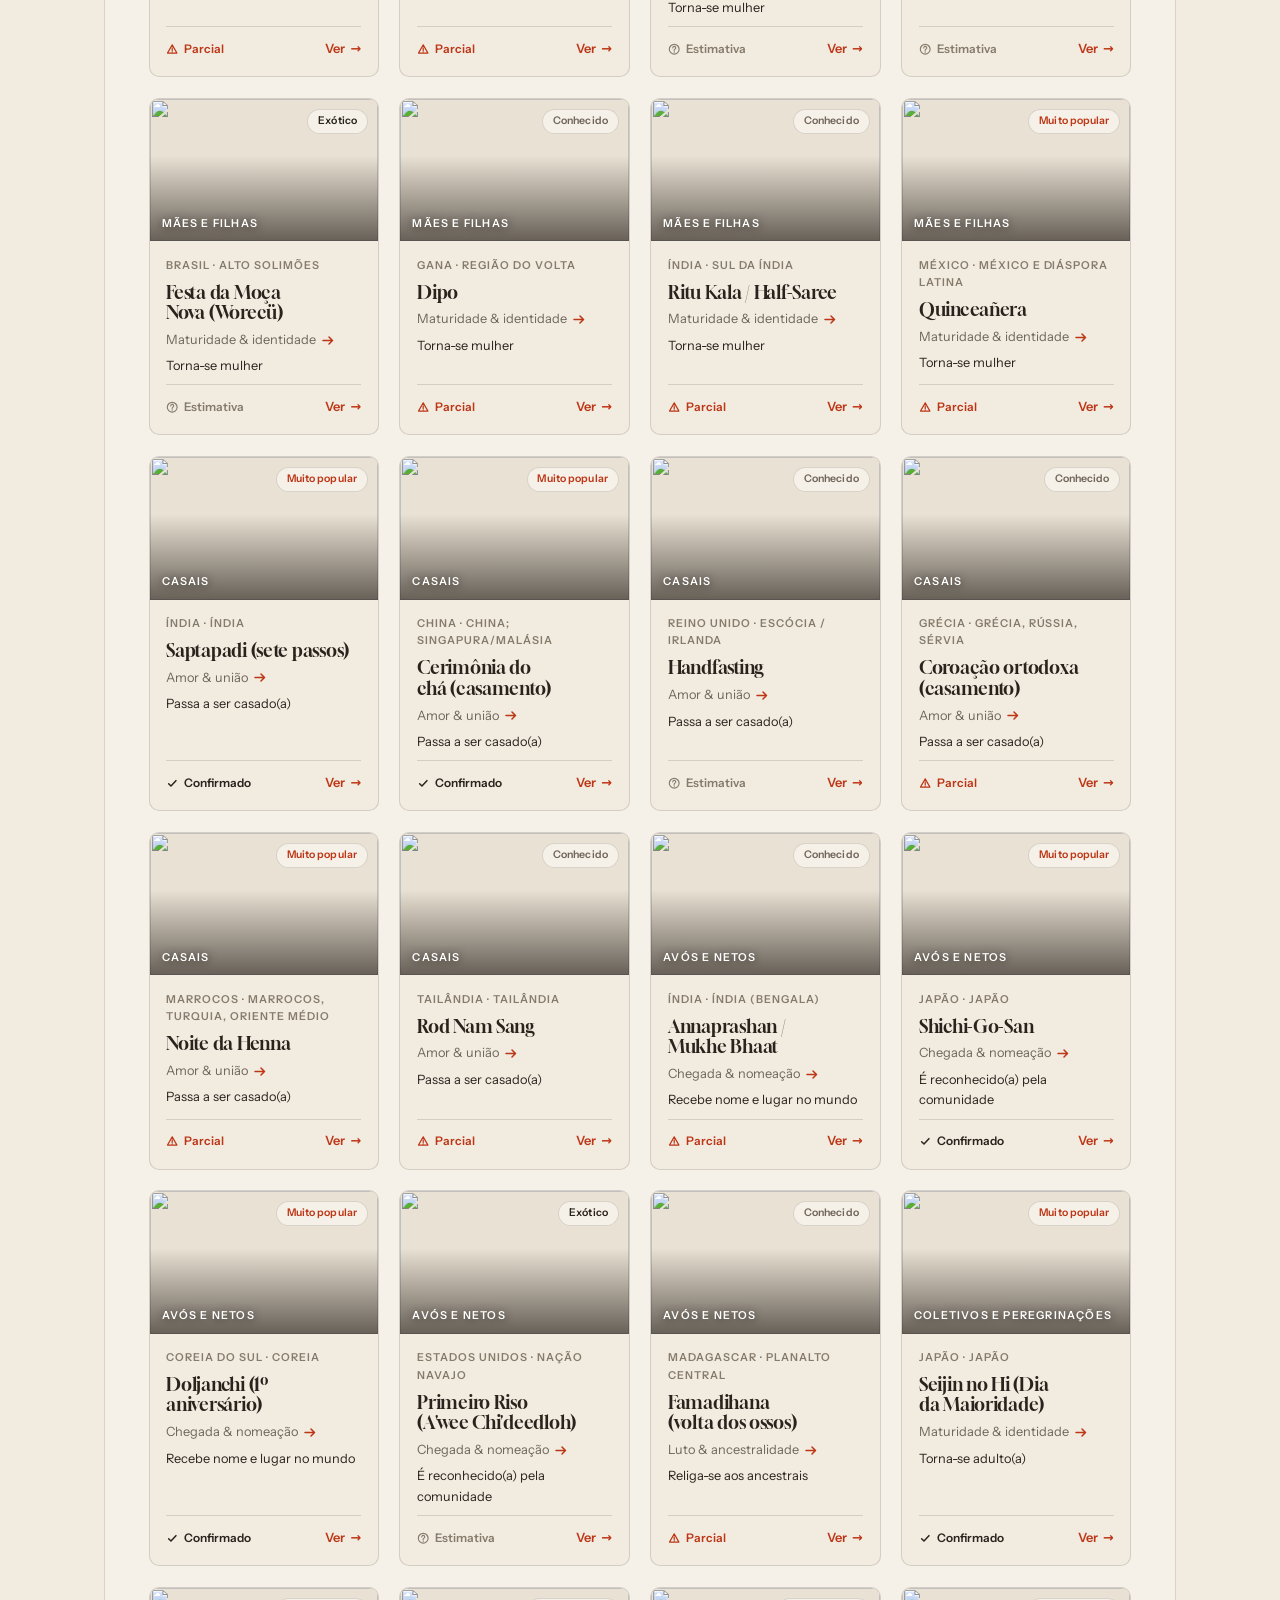
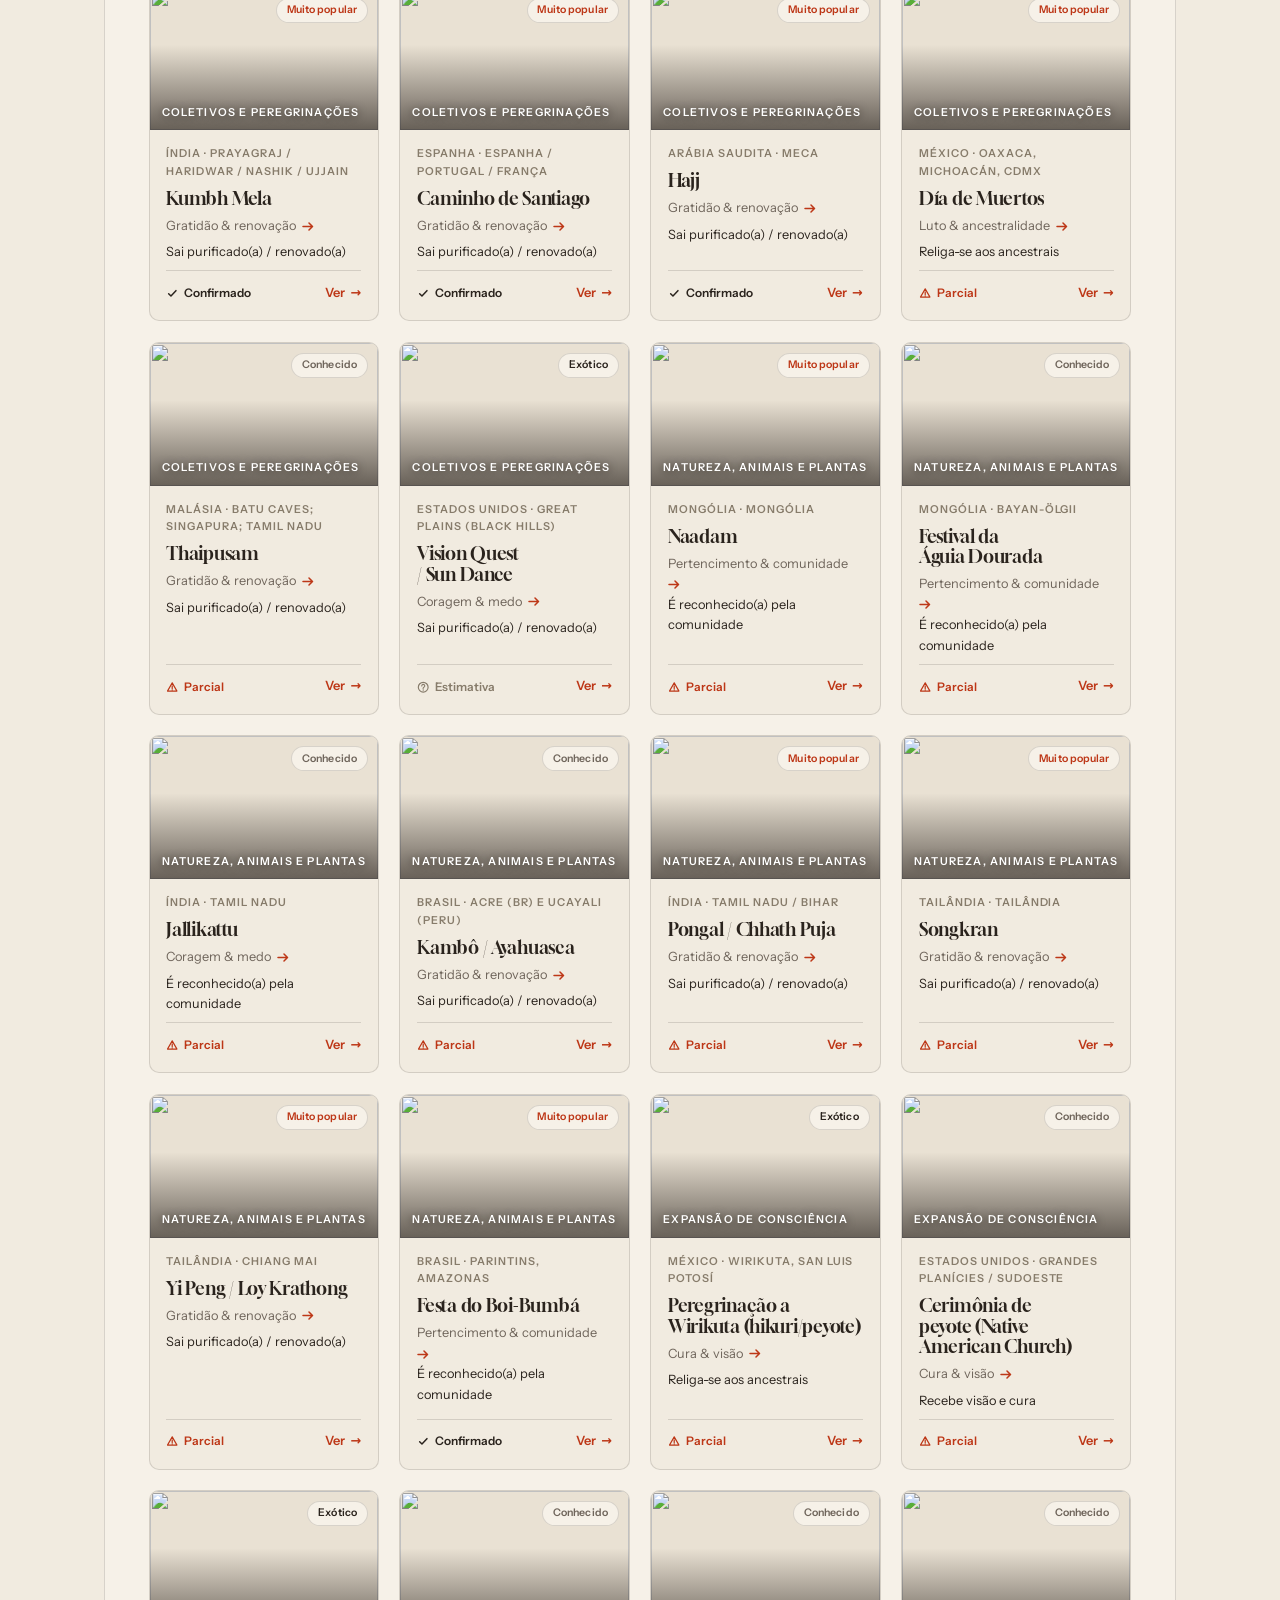
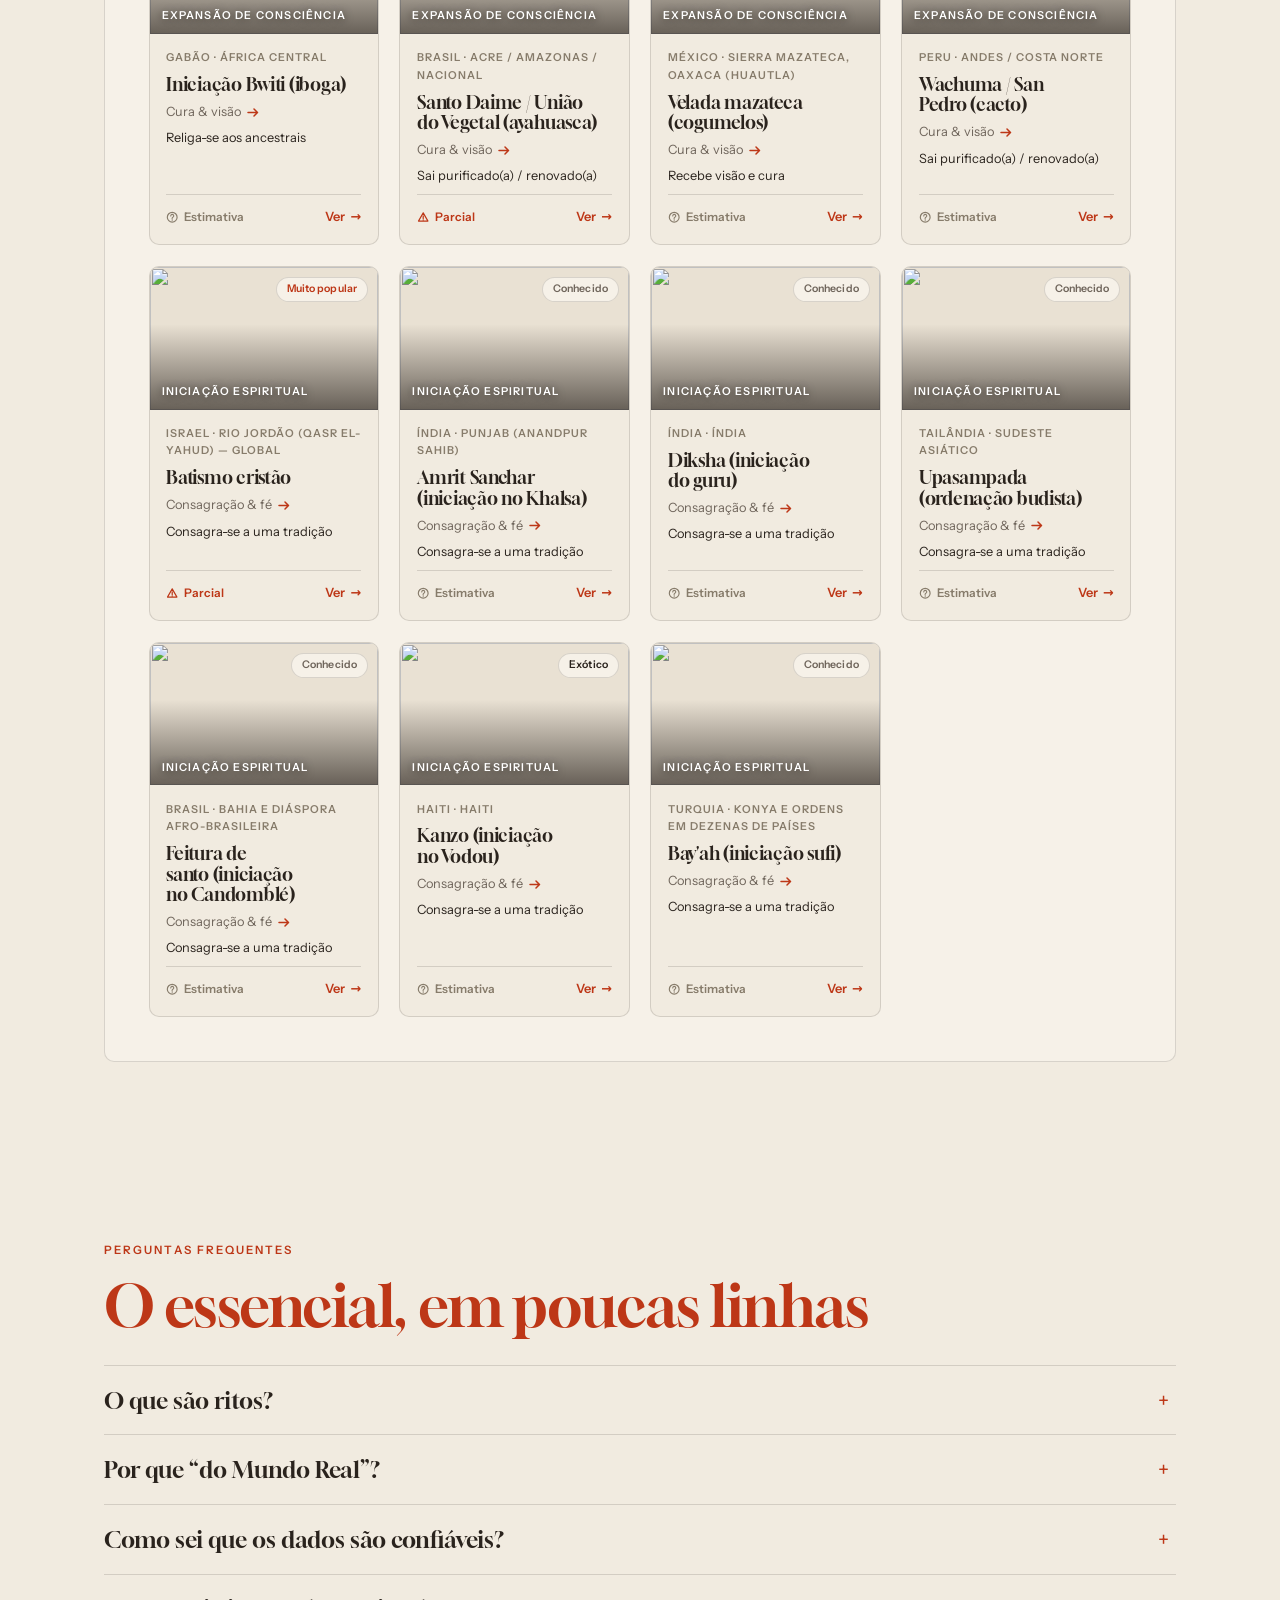
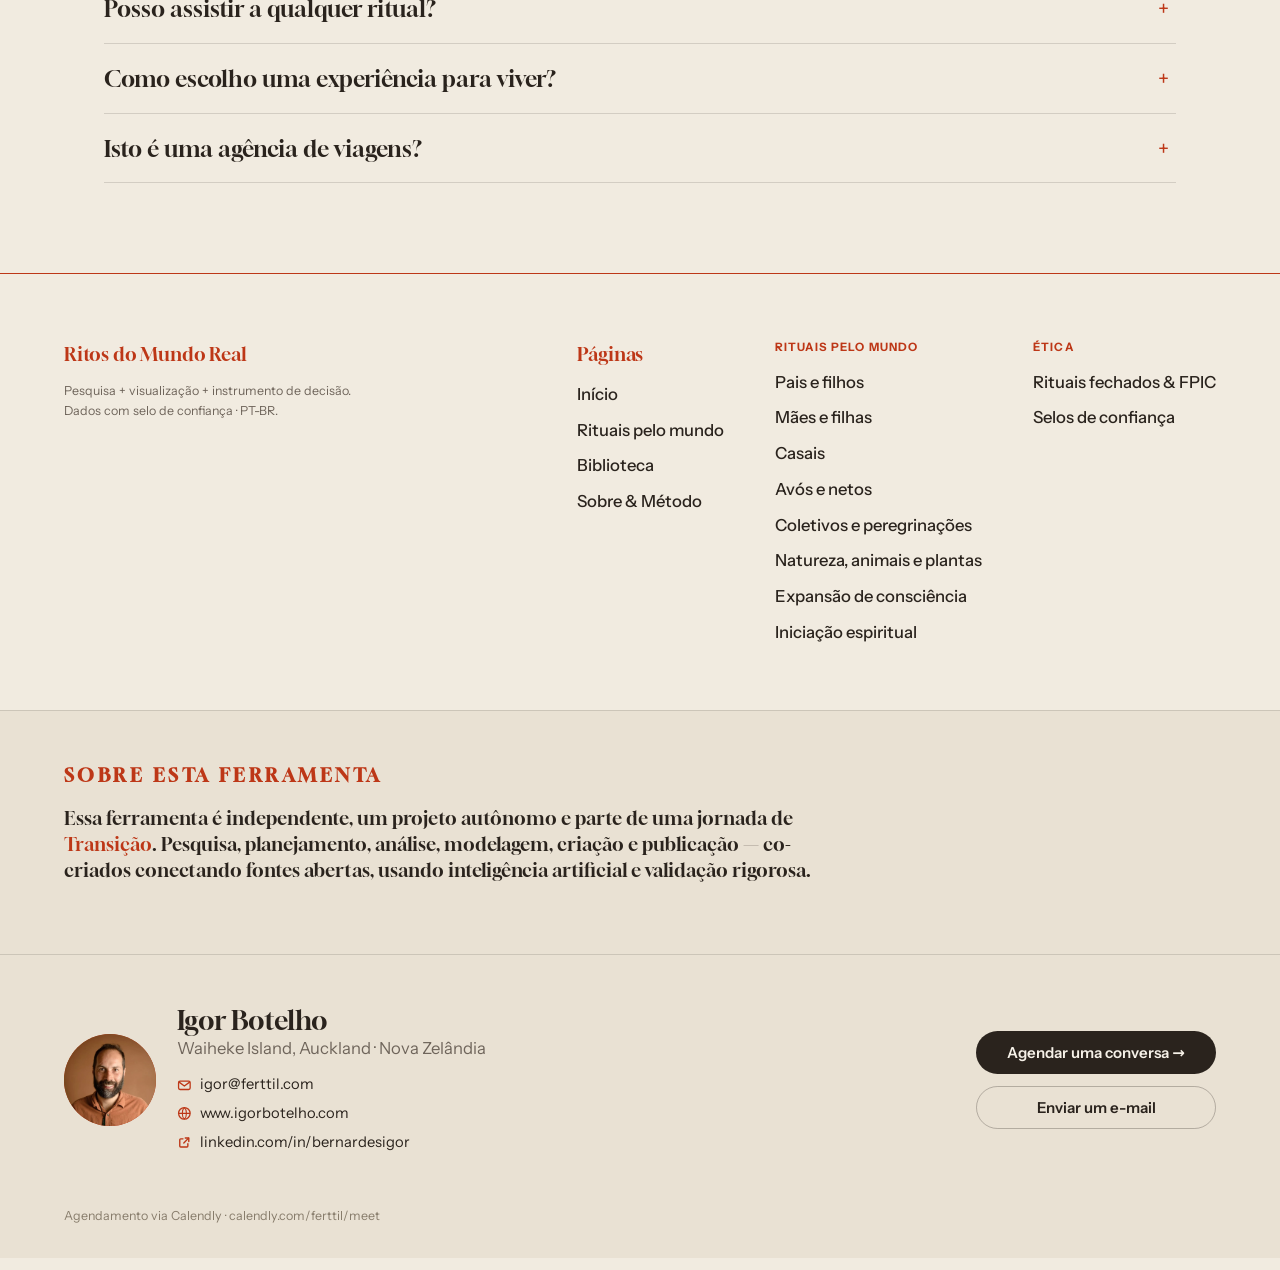
==== commit 65df0553: "Adiciona créditos de foto no hero (himba) e no banner de natureza - Hero himba: "Foto: Igor Botelho " ====
--- a/index.html
+++ b/index.html
@@ -71,6 +71,7 @@
             <div class="pframe pframe--hover pframe--duo kb">
               <img src="assets/img/hero-himba.jpg" data-fallback="https://images.unsplash.com/photo-1470071459604-3b5ec3a7fe05?auto=format&fit=crop&w=1000&q=70" alt="Mulher Himba com o toucado de ocre (erembe), Namíbia" loading="eager" width="1000" height="1100">
               <span class="notch notch--tr" aria-hidden="true"></span>
+              <span class="hero__credit">Foto: Igor Botelho · Namíbia, 2017</span>
             </div>
             <span class="pill pill--lime hero__badge">Eco · exótico · contemporâneo</span>
             <div class="hero__float">
@@ -133,6 +134,7 @@
               <h2>Às vezes, quem conduz a passagem é o mundo não humano.</h2>
               <p>Um boi, uma águia, um rio, uma rã, o inhame que amadurece — a natureza dita o calendário e o ser humano pede licença.</p>
             </div>
+            <span class="banner__credit">Foto: Igor Botelho · Nova Zelândia, 2026</span>
           </div>
         </section>
 
--- a/assets/css/site.css
+++ b/assets/css/site.css
@@ -174,6 +174,9 @@
 .hero__badge{position:absolute;top:18px;left:18px;z-index:2;height:34px;
   background:color-mix(in srgb,var(--coral) 90%,#000);border-color:transparent;color:#fff;
   letter-spacing:.015em;box-shadow:0 10px 26px rgba(42,35,29,.3);backdrop-filter:none}
+.hero__credit{position:absolute;right:14px;bottom:12px;z-index:2;margin:0;
+  font-family:var(--font-ui);font-weight:500;font-size:.72rem;letter-spacing:.01em;
+  color:rgba(255,255,255,.92);text-shadow:0 1px 6px rgba(20,14,10,.75)}
 .hero__float{margin-top:1rem}
 .hero__float .k{font-family:var(--font-ui);font-weight:600;font-size:.68rem;text-transform:uppercase;letter-spacing:.14em;color:var(--faint);margin-bottom:.3rem}
 .hero__float .v{display:flex;gap:.9rem;flex-wrap:wrap;font-family:var(--font-ui);font-size:.86rem}
@@ -229,6 +232,9 @@
 .banner__body .eyebrow{color:var(--cream);opacity:.85}
 .banner__body h2{color:#fff;font-size:clamp(1.8rem,3.4vw,3rem);margin:.2rem 0 .5rem}
 .banner__body p{color:rgba(255,255,255,.9);margin:0}
+.banner__credit{position:absolute;right:clamp(14px,2vw,22px);bottom:clamp(10px,1.4vw,16px);z-index:3;
+  font-family:var(--font-ui);font-weight:500;font-size:.72rem;letter-spacing:.01em;
+  color:rgba(255,255,255,.9);text-shadow:0 1px 6px rgba(20,14,10,.75)}
 [data-parallax]{position:relative;overflow:hidden}
 .parallax-layer{position:absolute;inset:-12% 0;z-index:0;background-size:cover;background-position:center;will-change:transform}
 
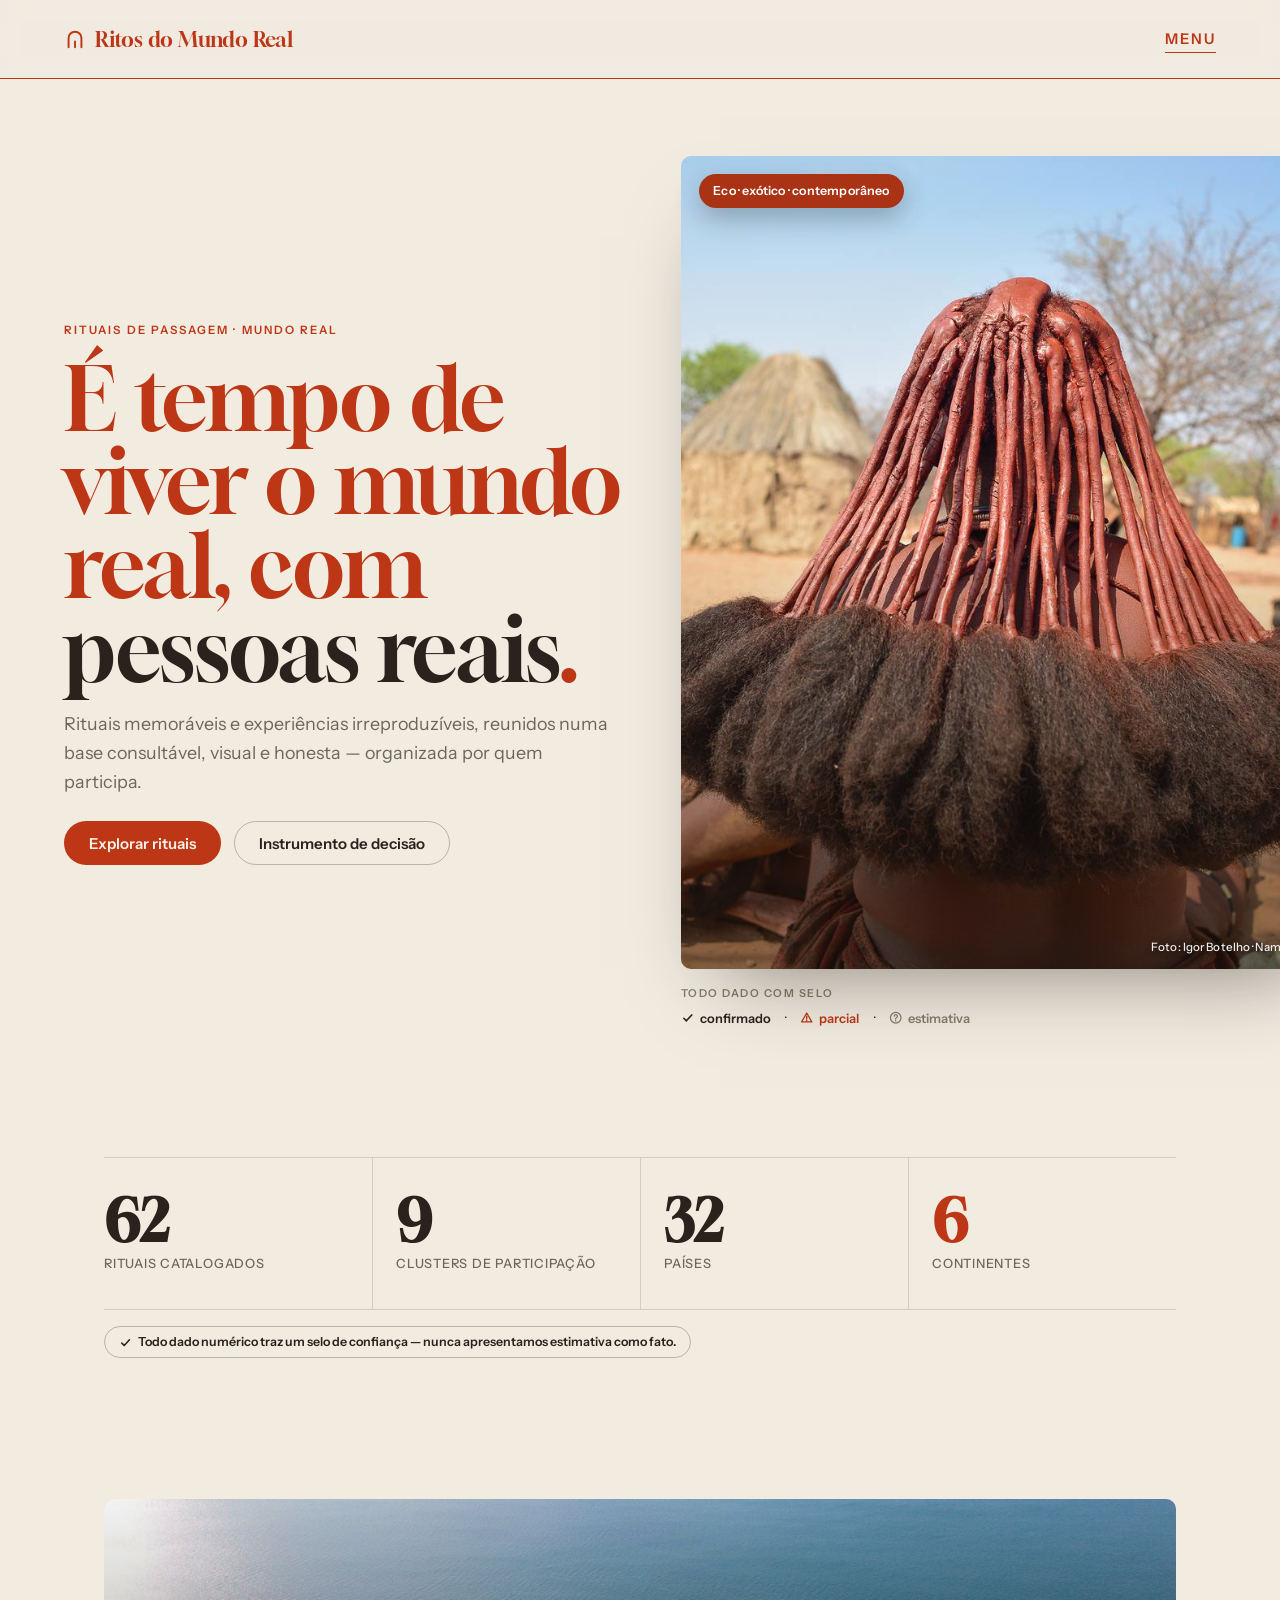
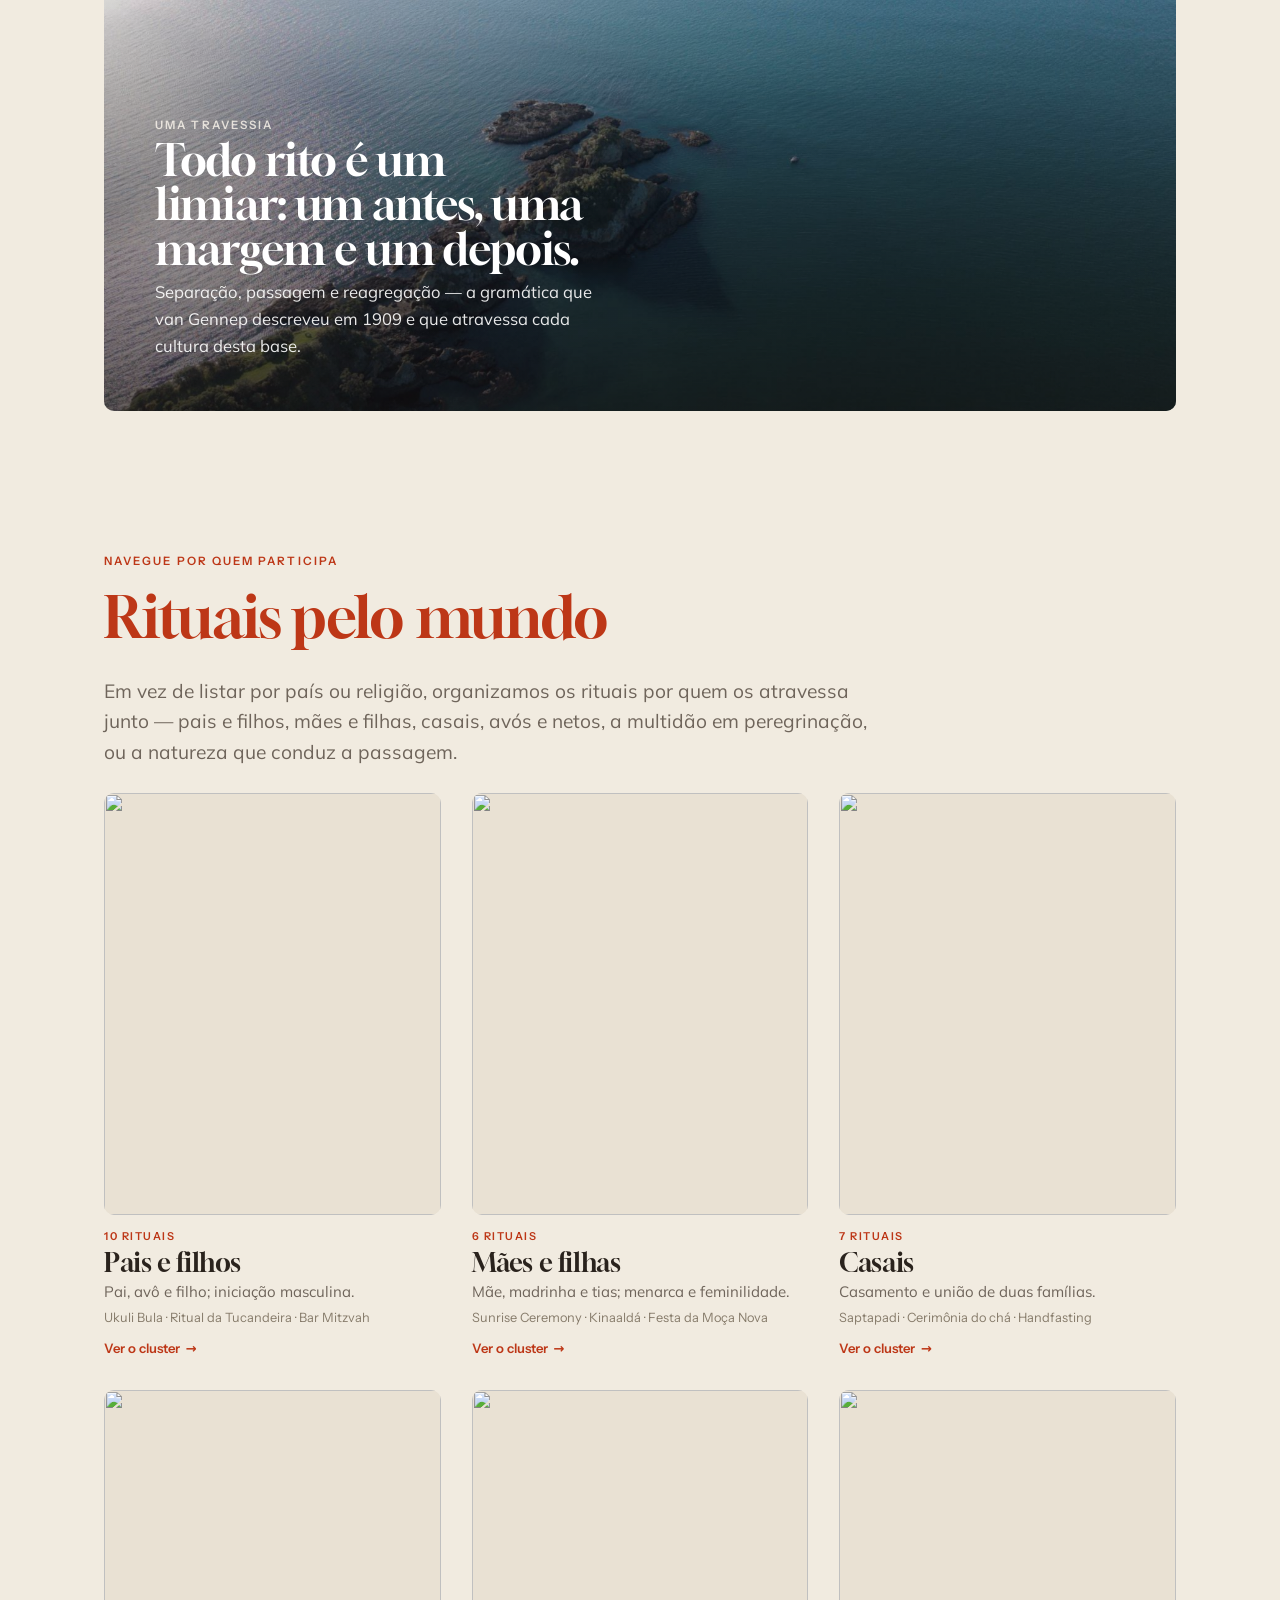
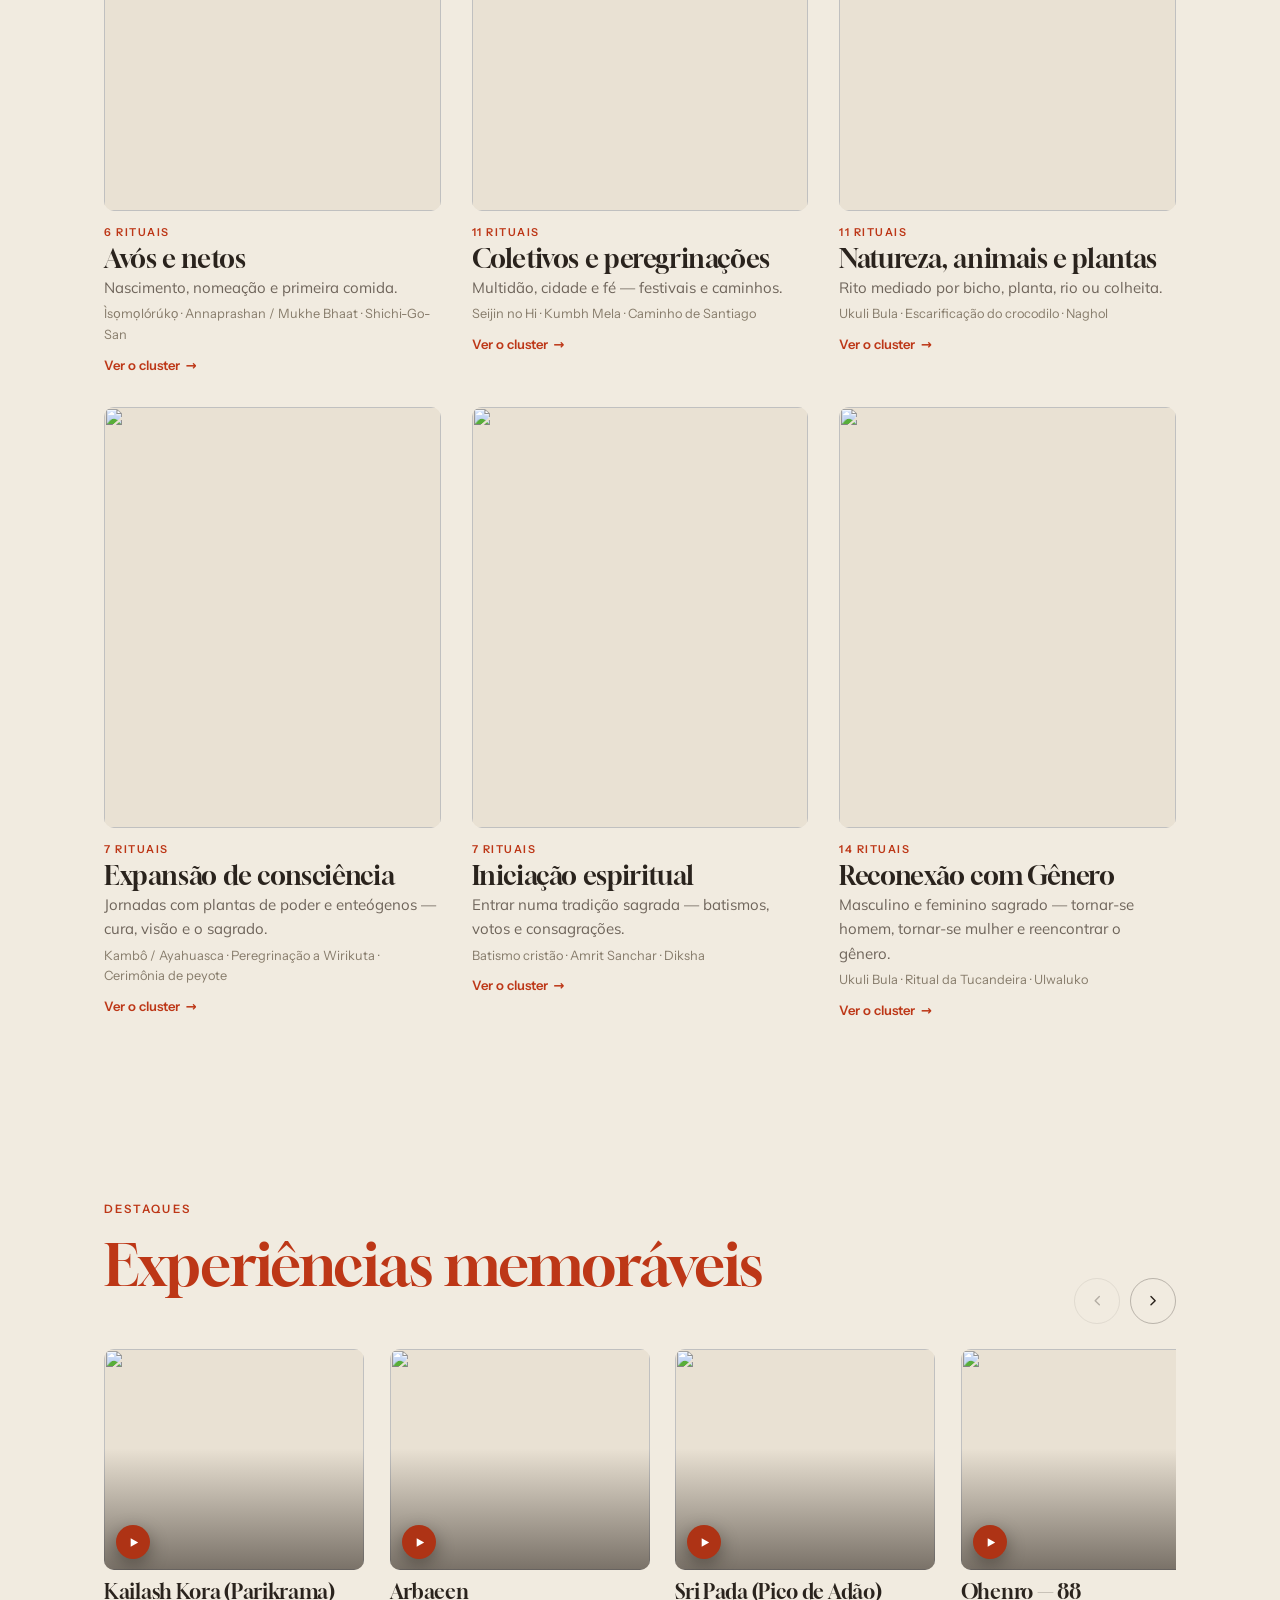
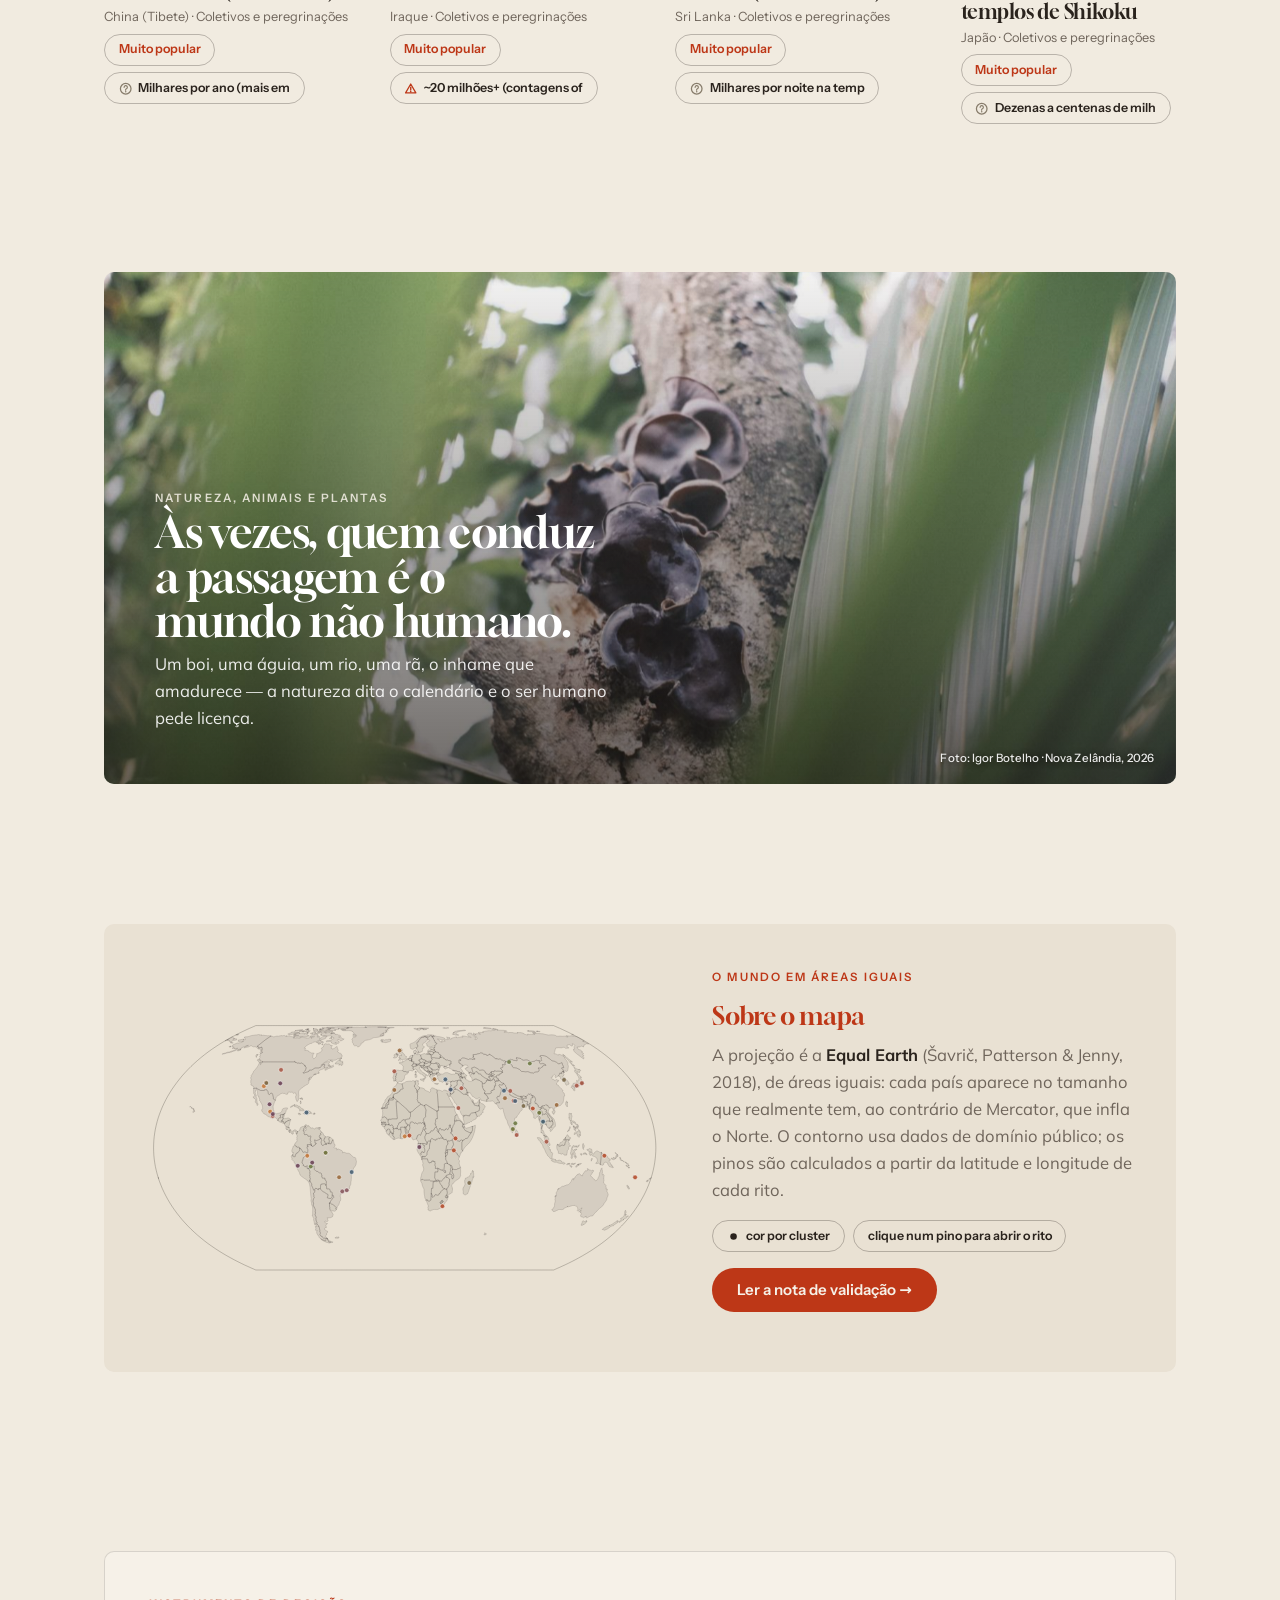
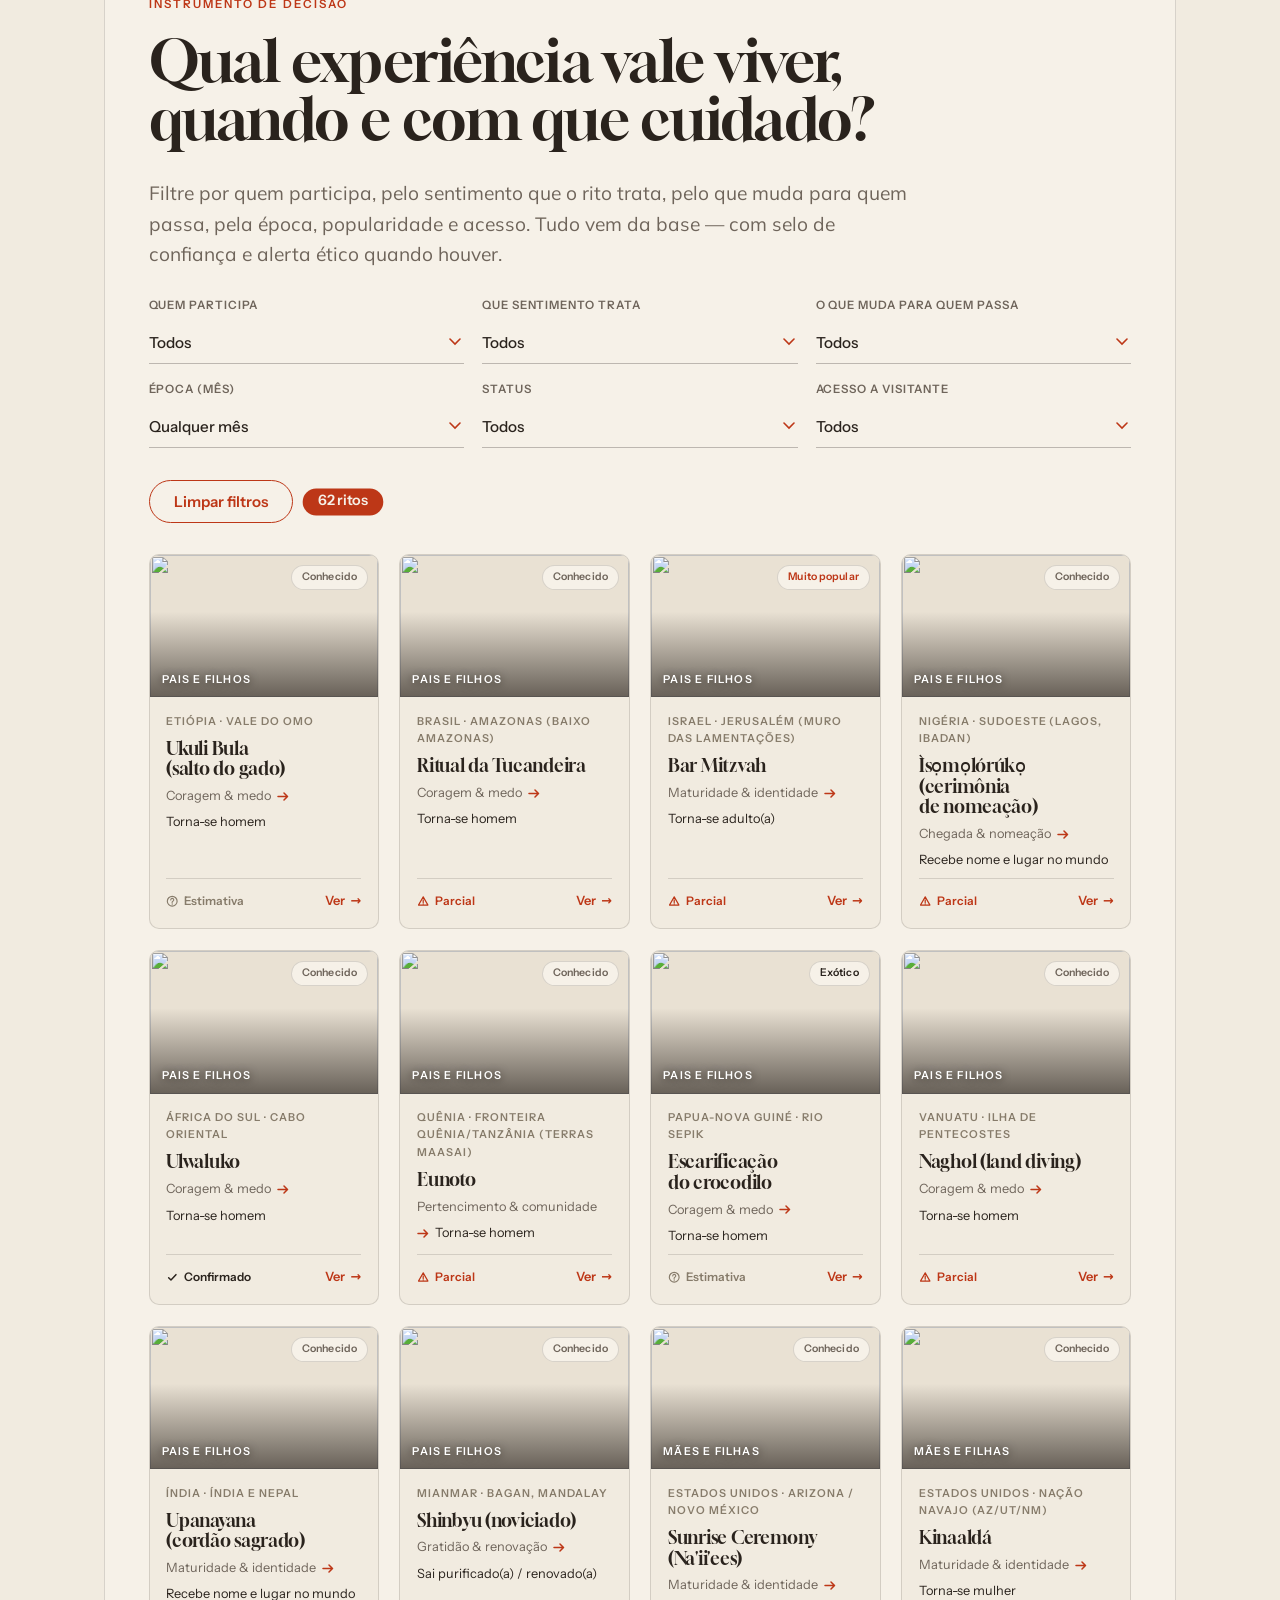
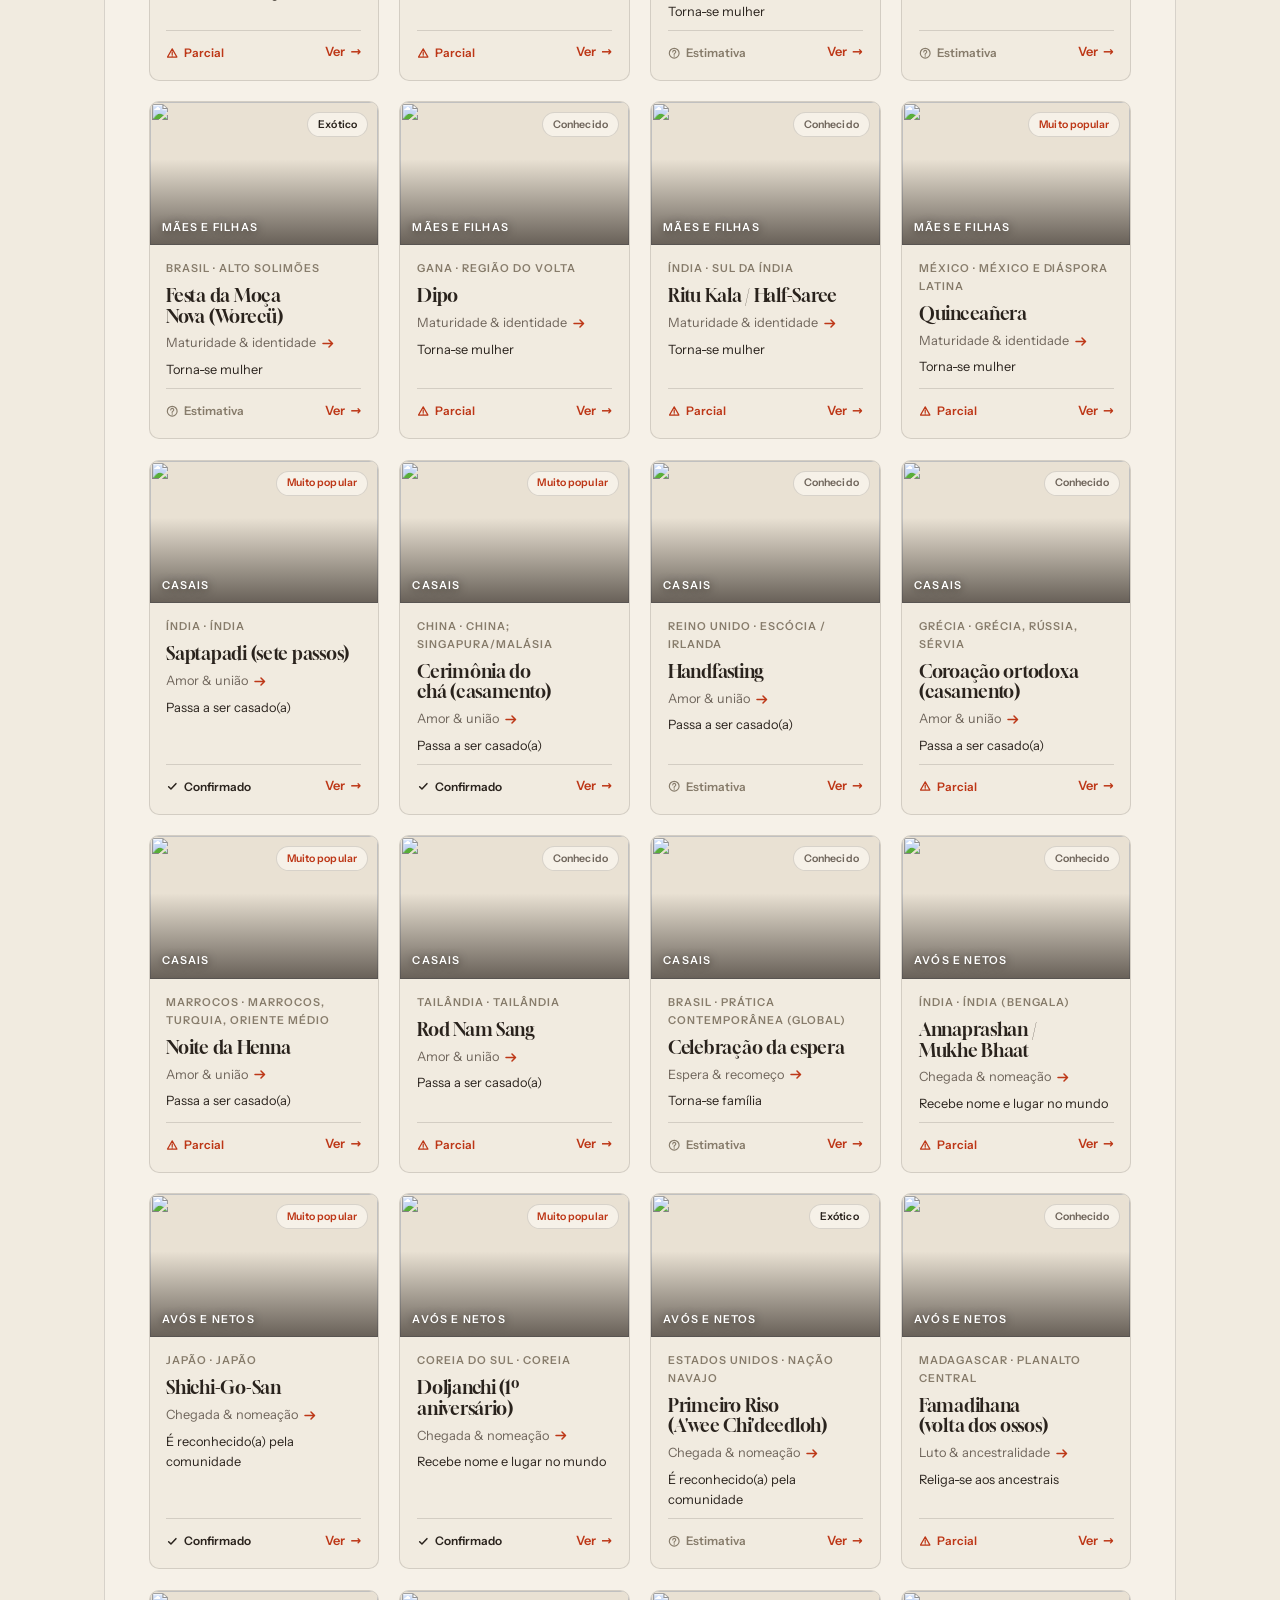
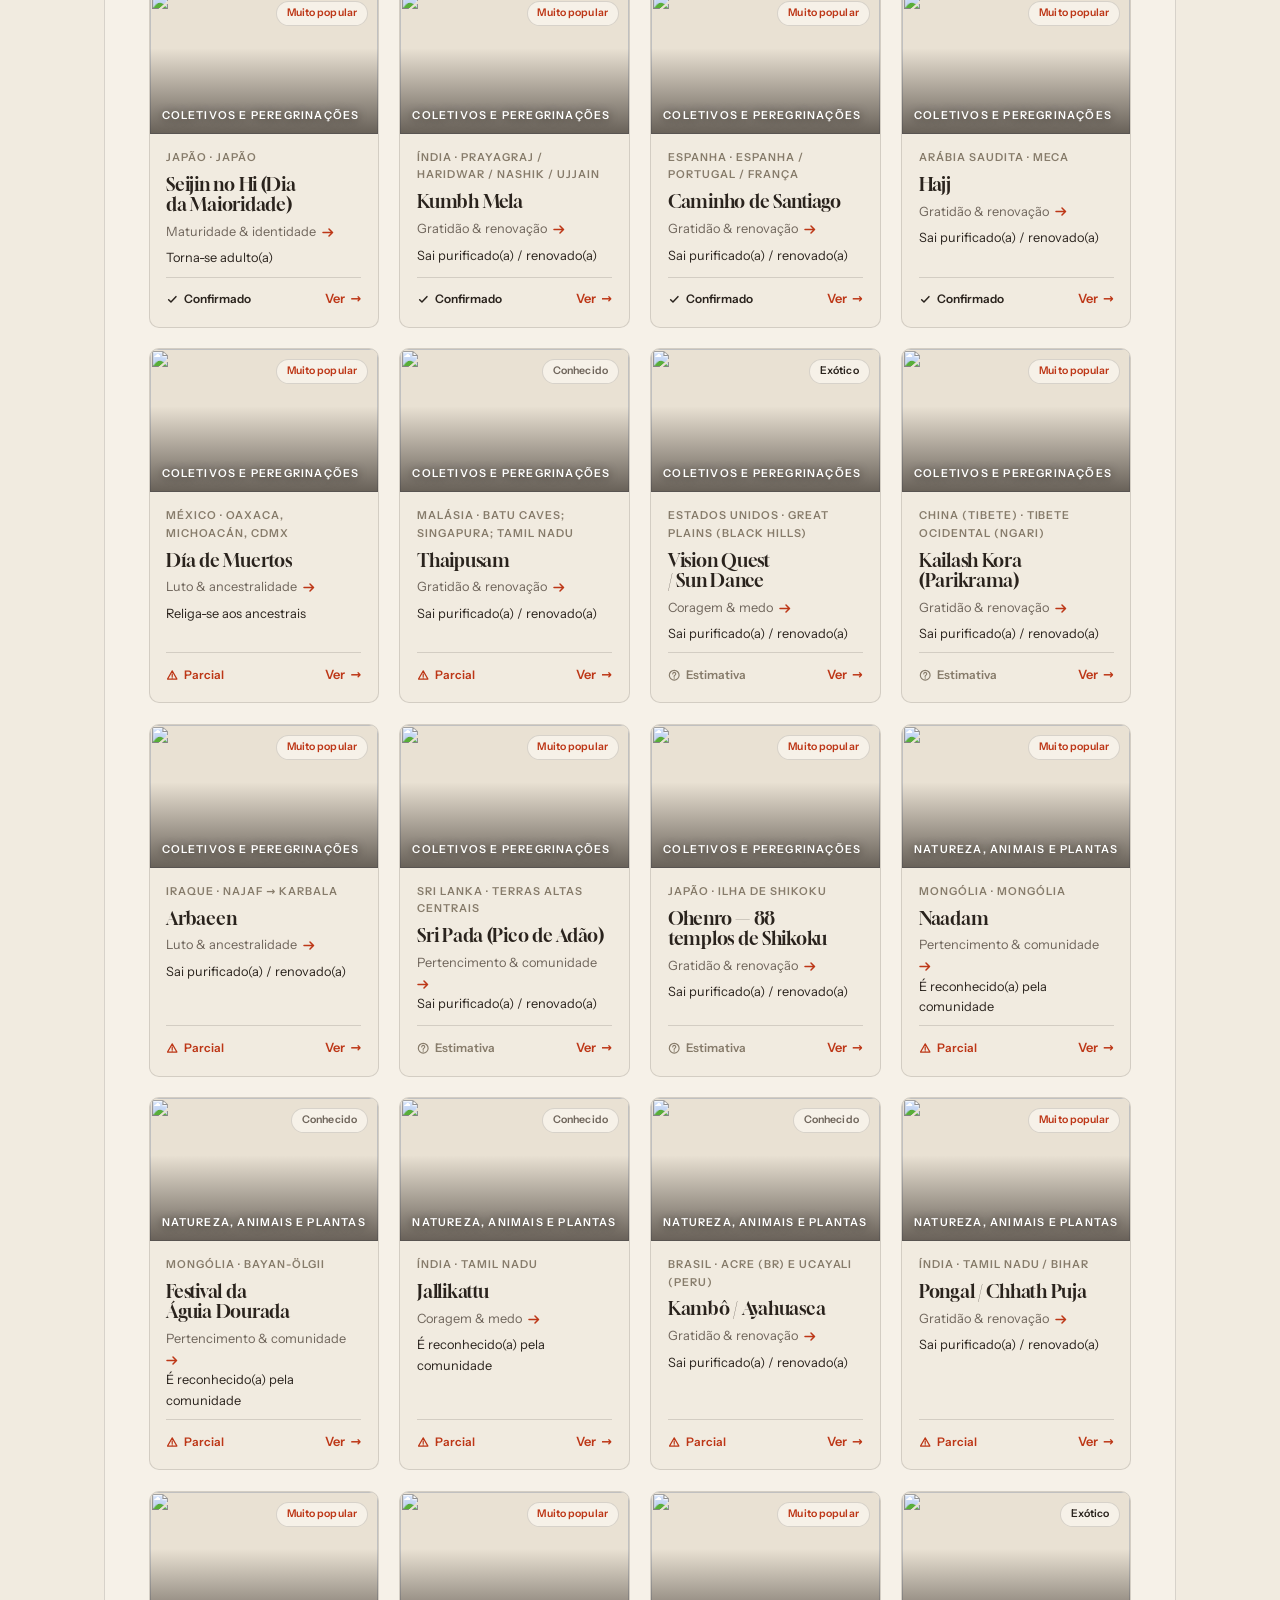
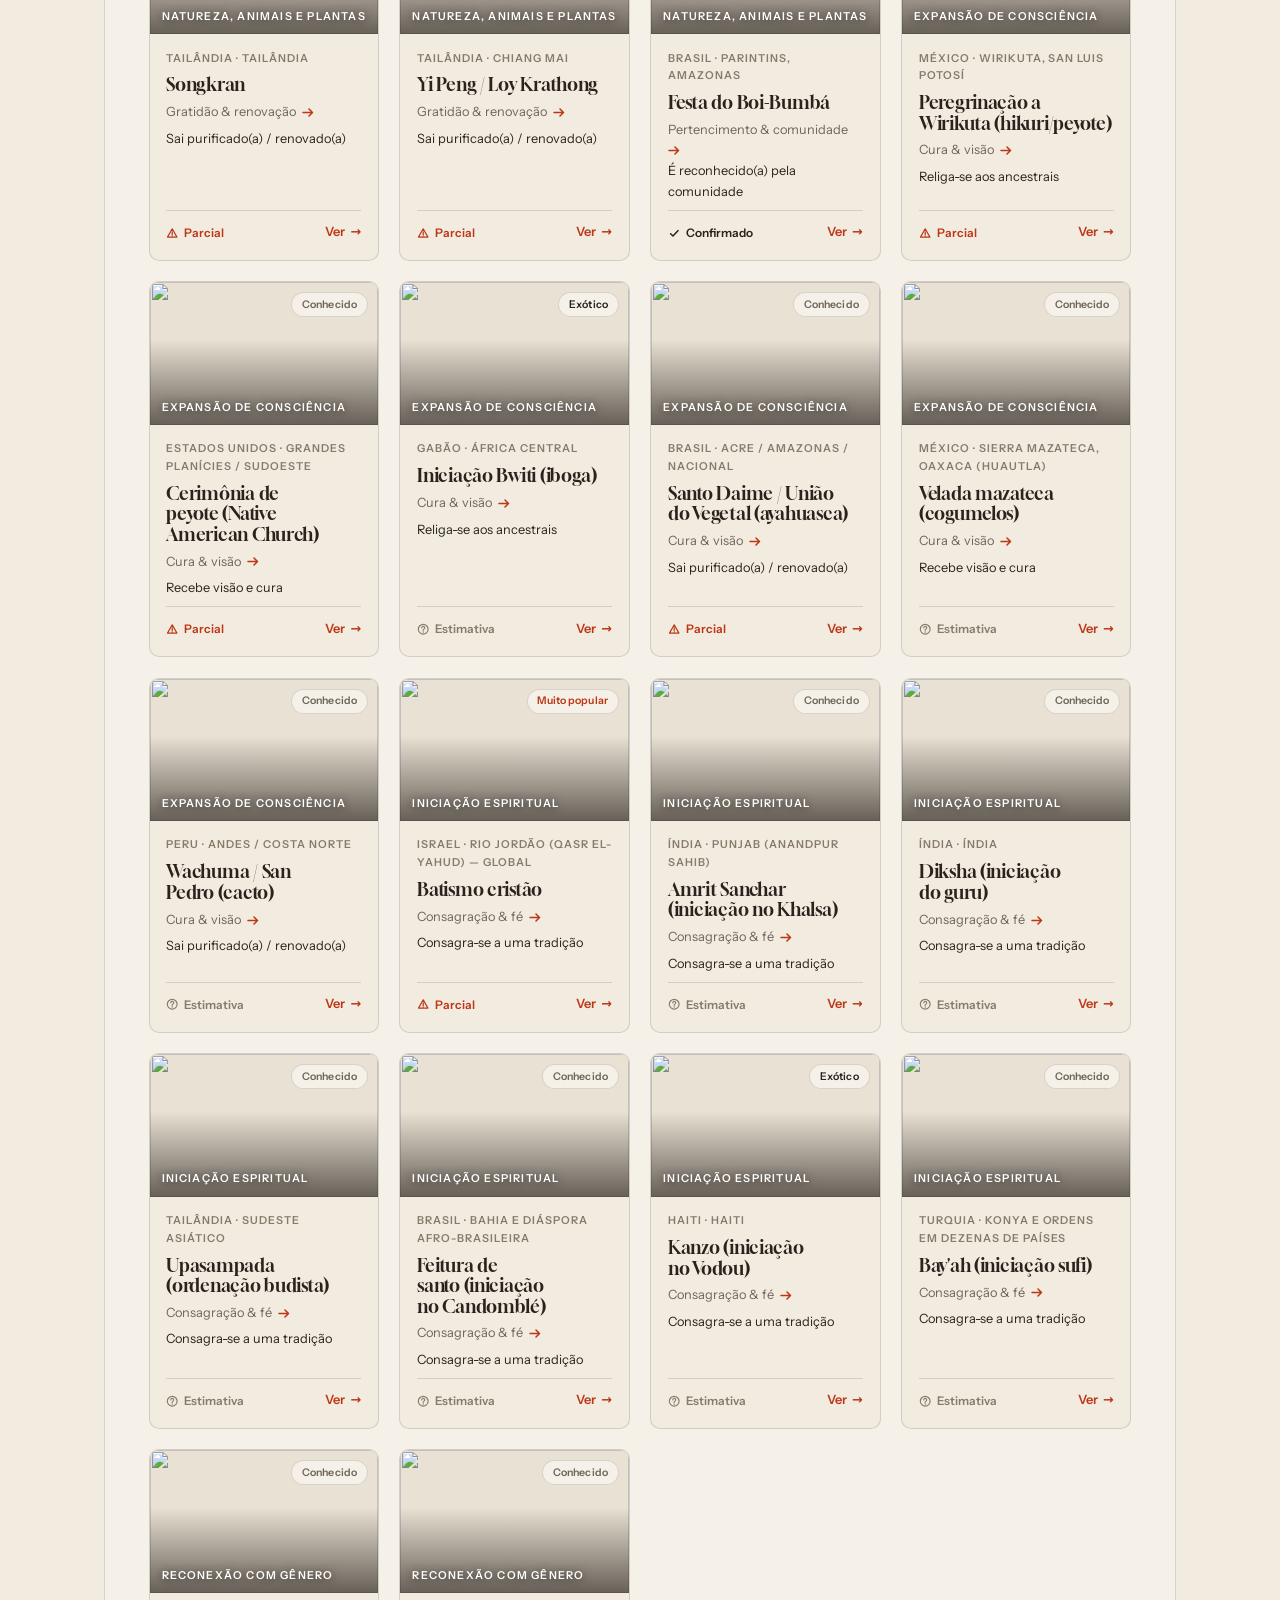
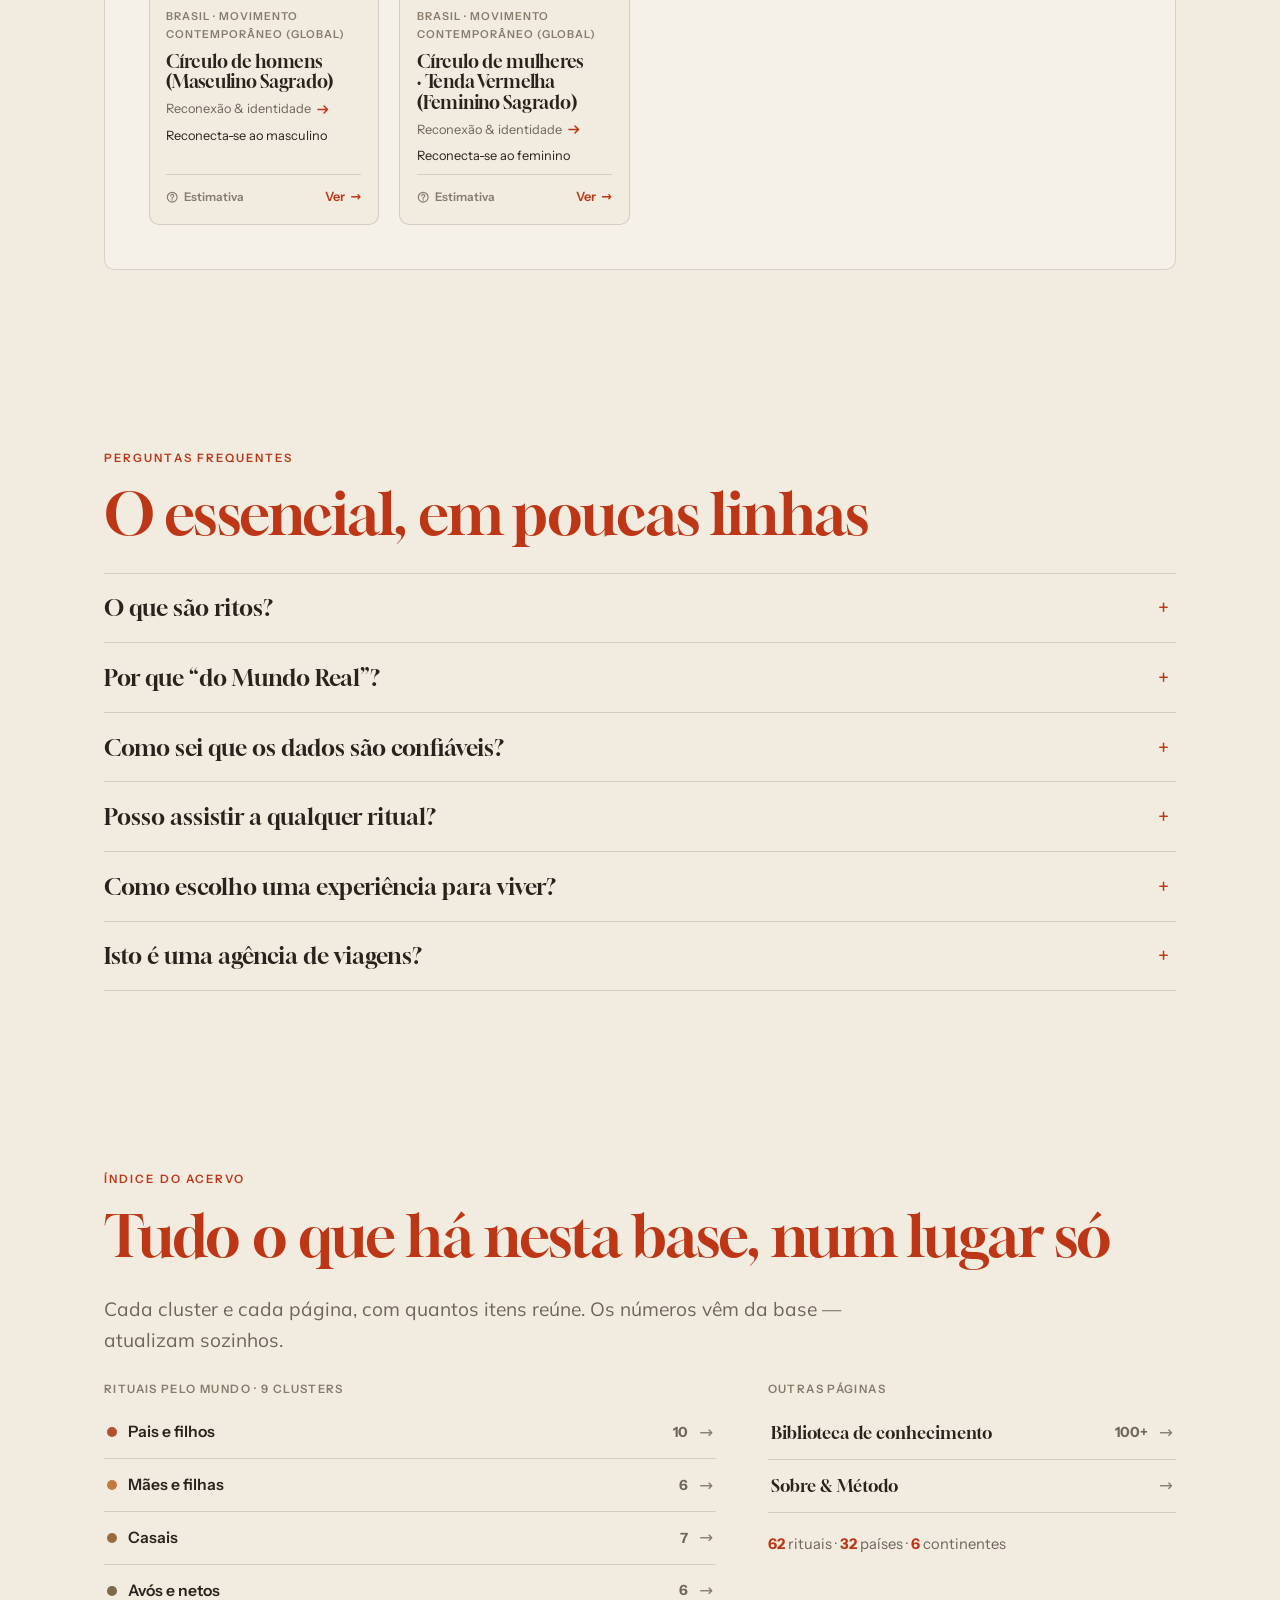
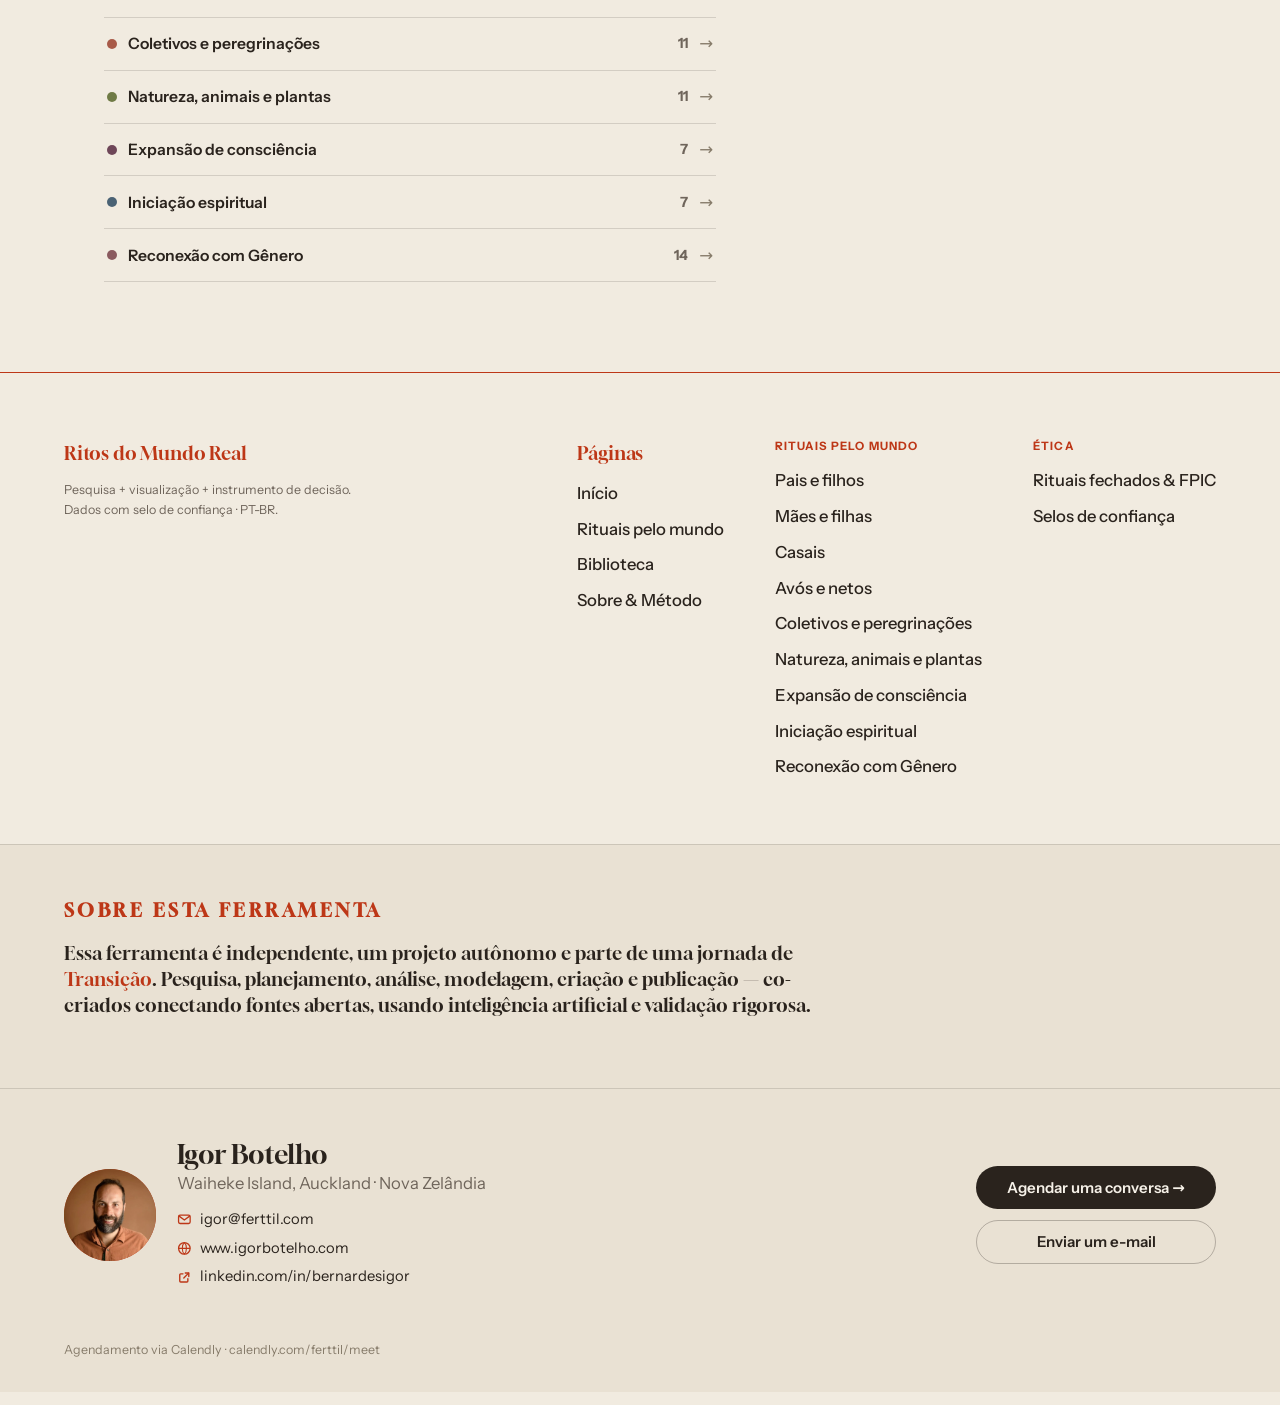
==== commit c036b820: "Novo cluster "Reconexão com Gênero" + índice do acervo na Home - Adiciona o 9º cluster "Reconexão co" ====
--- a/index.html
+++ b/index.html
@@ -42,7 +42,7 @@
             <a class="mm-page" href="">Início</a>
             <div class="mm-block">
               <a class="mm-page" href="clusters/">Rituais pelo mundo</a>
-              <div class="mm-subs"><a href="clusters/pais-e-filhos/">Pais e filhos</a><a href="clusters/maes-e-filhas/">Mães e filhas</a><a href="clusters/casais/">Casais</a><a href="clusters/avos-e-netos/">Avós e netos</a><a href="clusters/coletivos-e-peregrinacoes/">Coletivos e peregrinações</a><a href="clusters/natureza-animais-e-plantas/">Natureza, animais e plantas</a><a href="clusters/expansao-de-consciencia/">Expansão de consciência</a><a href="clusters/iniciacao-espiritual/">Iniciação espiritual</a></div>
+              <div class="mm-subs"><a href="clusters/pais-e-filhos/">Pais e filhos</a><a href="clusters/maes-e-filhas/">Mães e filhas</a><a href="clusters/casais/">Casais</a><a href="clusters/avos-e-netos/">Avós e netos</a><a href="clusters/coletivos-e-peregrinacoes/">Coletivos e peregrinações</a><a href="clusters/natureza-animais-e-plantas/">Natureza, animais e plantas</a><a href="clusters/expansao-de-consciencia/">Expansão de consciência</a><a href="clusters/iniciacao-espiritual/">Iniciação espiritual</a><a href="clusters/reconexao-com-genero/">Reconexão com Gênero</a></div>
             </div>
             <a class="mm-page" href="biblioteca/">Biblioteca</a>
             <a class="mm-page" href="sobre/">Sobre &amp; Método</a>
@@ -187,13 +187,20 @@
             <div class="acc-item"><button class="acc-head" aria-expanded="false"><span>Isto é uma agência de viagens?</span><span class="ico" aria-hidden="true">+</span></button><div class="acc-body"><div class="acc-body-inner"><p>Não. É um projeto independente de pesquisa e curadoria. Quando o assunto é ir até lá, defendemos turismo com cuidado: operador comunitário, remuneração direta, sem encenação fora de época — e alertamos sobre turismo-espetáculo, bem-estar animal e overtourism, com fonte e sem tomar partido.</p></div></div></div>
           </div>
         </section>
+
+        <section class="section wrap" aria-labelledby="indice-h">
+          <p class="eyebrow">Índice do acervo</p>
+          <h2 id="indice-h" class="h-sec">Tudo o que há nesta base, num lugar só</h2>
+          <p class="lede" style="margin-bottom:1.5rem">Cada cluster e cada página, com quantos itens reúne. Os números vêm da base — atualizam sozinhos.</p>
+          <div class="home-index" id="home-index"></div>
+        </section>
       </main>
 
       <footer class="site-foot">
         <div class="col"><b>Ritos do Mundo Real</b><small>Pesquisa + visualização + instrumento de decisão.<br>Dados com selo de confiança · PT-BR.</small></div>
         <div class="cols">
           <div class="col"><b>Páginas</b><a href="">Início</a><a href="clusters/">Rituais pelo mundo</a><a href="biblioteca/">Biblioteca</a><a href="sobre/">Sobre &amp; Método</a></div>
-          <div class="col"><b>Rituais pelo mundo</b><a href="clusters/pais-e-filhos/">Pais e filhos</a><a href="clusters/maes-e-filhas/">Mães e filhas</a><a href="clusters/casais/">Casais</a><a href="clusters/avos-e-netos/">Avós e netos</a><a href="clusters/coletivos-e-peregrinacoes/">Coletivos e peregrinações</a><a href="clusters/natureza-animais-e-plantas/">Natureza, animais e plantas</a><a href="clusters/expansao-de-consciencia/">Expansão de consciência</a><a href="clusters/iniciacao-espiritual/">Iniciação espiritual</a></div>
+          <div class="col"><b>Rituais pelo mundo</b><a href="clusters/pais-e-filhos/">Pais e filhos</a><a href="clusters/maes-e-filhas/">Mães e filhas</a><a href="clusters/casais/">Casais</a><a href="clusters/avos-e-netos/">Avós e netos</a><a href="clusters/coletivos-e-peregrinacoes/">Coletivos e peregrinações</a><a href="clusters/natureza-animais-e-plantas/">Natureza, animais e plantas</a><a href="clusters/expansao-de-consciencia/">Expansão de consciência</a><a href="clusters/iniciacao-espiritual/">Iniciação espiritual</a><a href="clusters/reconexao-com-genero/">Reconexão com Gênero</a></div>
           <div class="col"><b>Ética</b><a href="sobre/#etica">Rituais fechados &amp; FPIC</a><a href="sobre/#selos">Selos de confiança</a></div>
         </div>
       </footer>
--- a/assets/css/site.css
+++ b/assets/css/site.css
@@ -219,6 +219,11 @@
 .car-card{scroll-snap-align:start;display:flex;flex-direction:column;gap:.7rem;text-decoration:none;color:var(--ink);background:none;border:0}
 .car-card .pframe{aspect-ratio:4/3.4}
 .car-card:hover .pframe img{transform:scale(1.045)}
+.car-card__play{position:absolute;left:12px;bottom:11px;z-index:2;display:grid;place-items:center;
+  width:34px;height:34px;border-radius:50%;background:color-mix(in srgb,var(--coral) 92%,#000);color:#fff;
+  box-shadow:0 6px 18px rgba(20,14,10,.4);transition:transform .35s var(--ease)}
+.car-card__play .ic{width:15px;height:15px;margin-left:1px}
+.car-card:hover .car-card__play{transform:scale(1.1)}
 .car-card__body{display:flex;flex-direction:column;gap:.35rem;padding:0}
 .car-card h4{font-family:var(--font-display);font-size:1.24rem;margin:0;color:var(--ink)}
 .car-card .meta{font-family:var(--font-ui);font-size:.8rem;color:var(--muted)}
@@ -295,6 +300,30 @@
 .rcard:hover .rcard__go span{transform:translateX(4px)}
 .results__empty{grid-column:1/-1;color:var(--muted);font-family:var(--font-ui);padding:1.4rem 0}
 
+/* subtítulo de grupo por gênero (cluster Reconexão com Gênero) */
+.rito-group{font-family:var(--font-display);font-size:clamp(1.3rem,2.4vw,1.9rem);color:var(--coral);
+  margin:1.9rem 0 .4rem;display:flex;align-items:baseline;gap:.6rem;border-top:1px solid var(--line-2);padding-top:1.4rem}
+.rito-group:first-child{border-top:0;padding-top:.2rem;margin-top:.2rem}
+.rito-group span{font-family:var(--font-ui);font-weight:600;font-size:.78rem;color:var(--faint)}
+
+/* índice do acervo na home */
+.home-index{display:grid;grid-template-columns:1.35fr .9fr;gap:clamp(22px,4vw,56px);align-items:start}
+.hidx-grp+.hidx-grp{}
+.hidx-lbl{font-family:var(--font-ui);font-weight:600;font-size:.72rem;text-transform:uppercase;letter-spacing:.12em;color:var(--faint);margin:0 0 .5rem}
+.hidx-list{display:flex;flex-direction:column}
+.hidx{display:flex;align-items:center;gap:.7rem;padding:.78rem .2rem;border-bottom:1px solid var(--line);text-decoration:none;color:var(--ink);transition:padding-left .25s var(--ease),color .2s}
+.hidx:hover{padding-left:.5rem;color:var(--coral)}
+.hidx__dot{width:10px;height:10px;border-radius:50%;flex:none}
+.hidx__nome{font-family:var(--font-ui);font-weight:600;font-size:.98rem;flex:1}
+.hidx__n{font-family:var(--font-ui);font-weight:700;font-size:.88rem;color:var(--muted)}
+.hidx:hover .hidx__n{color:var(--coral)}
+.hidx__arw{color:var(--faint);transition:transform .25s var(--ease)}
+.hidx:hover .hidx__arw{transform:translateX(3px);color:var(--coral)}
+.hidx--pg .hidx__nome{font-family:var(--font-display);font-weight:400;font-size:1.06rem}
+.hidx-tot{margin-top:1.2rem;font-family:var(--font-ui);font-size:.92rem;color:var(--muted);line-height:1.7}
+.hidx-tot b{color:var(--coral);font-weight:700}
+@media(max-width:760px){ .home-index{grid-template-columns:1fr;gap:26px} }
+
 /* ---------- Acordeão ---------- */
 .accordion{display:flex;flex-direction:column;border-top:1px solid var(--line)}
 .acc-item{border-bottom:1px solid var(--line)}
